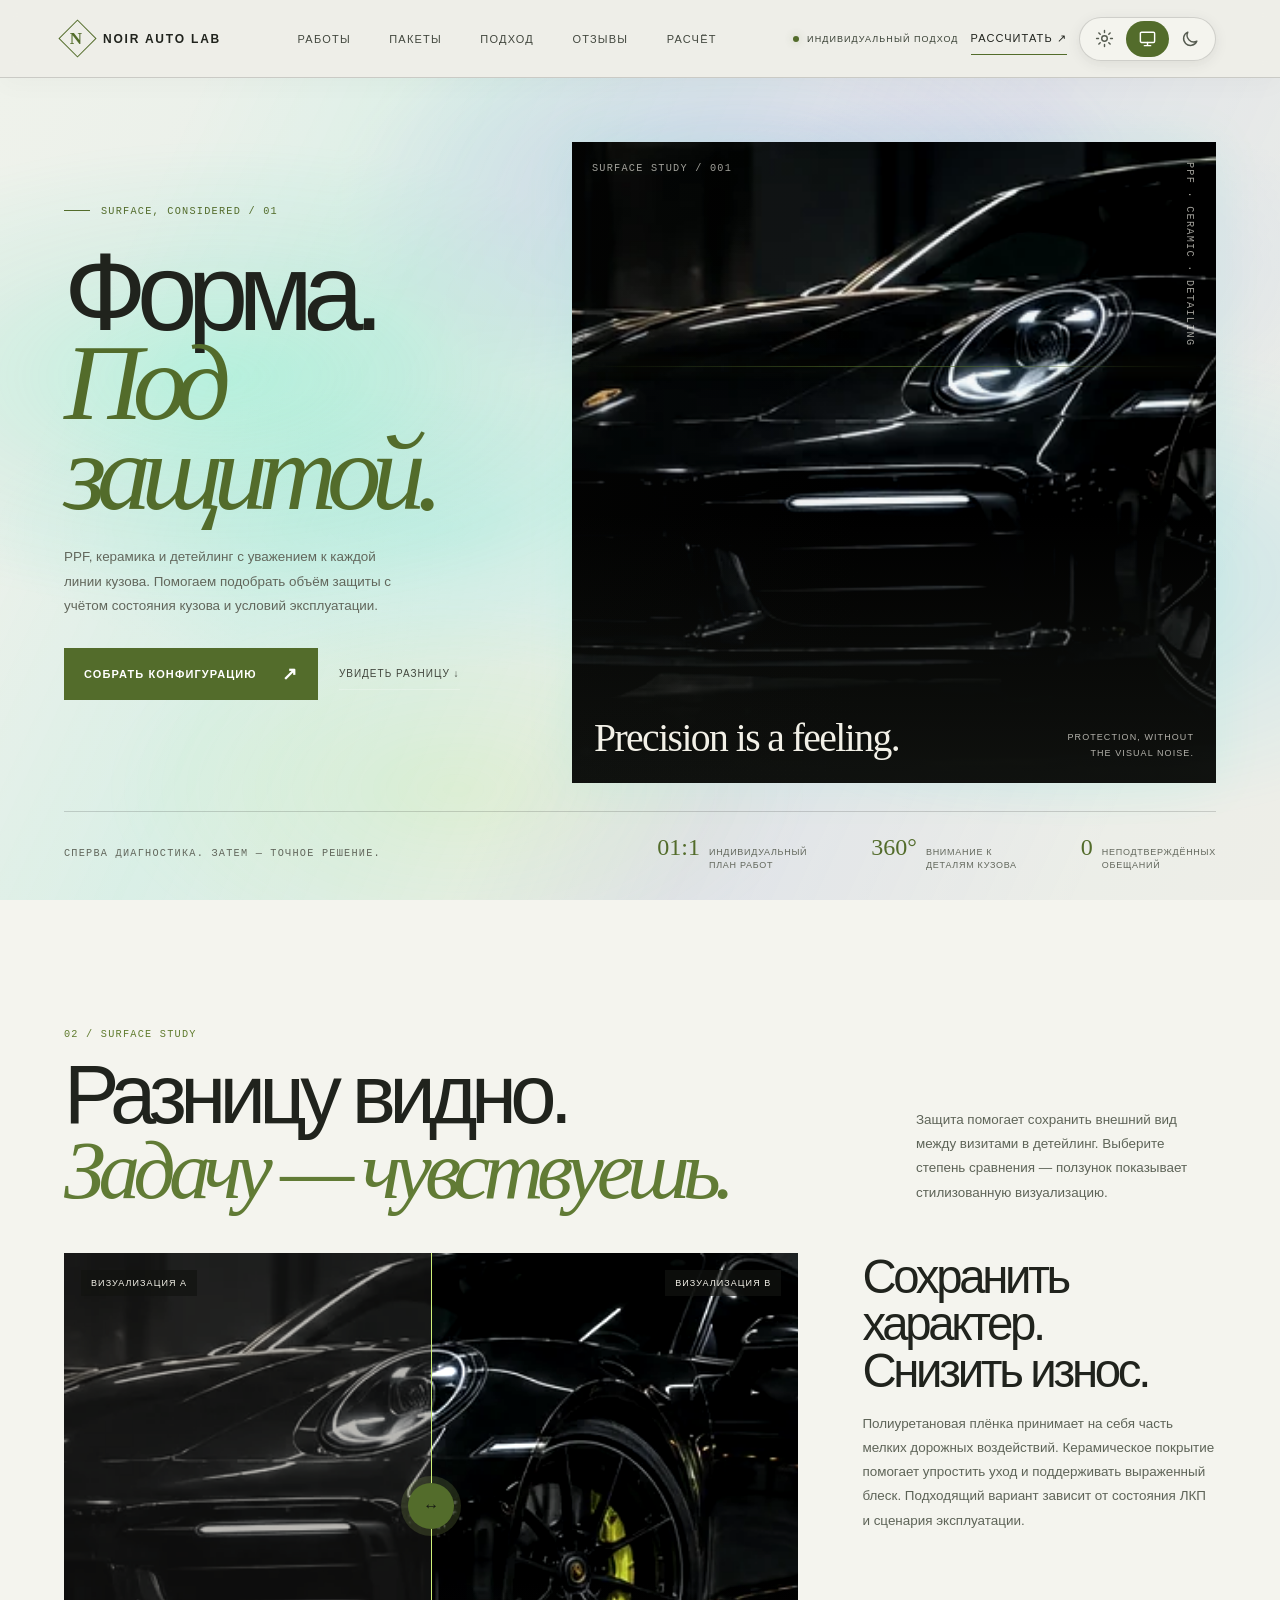
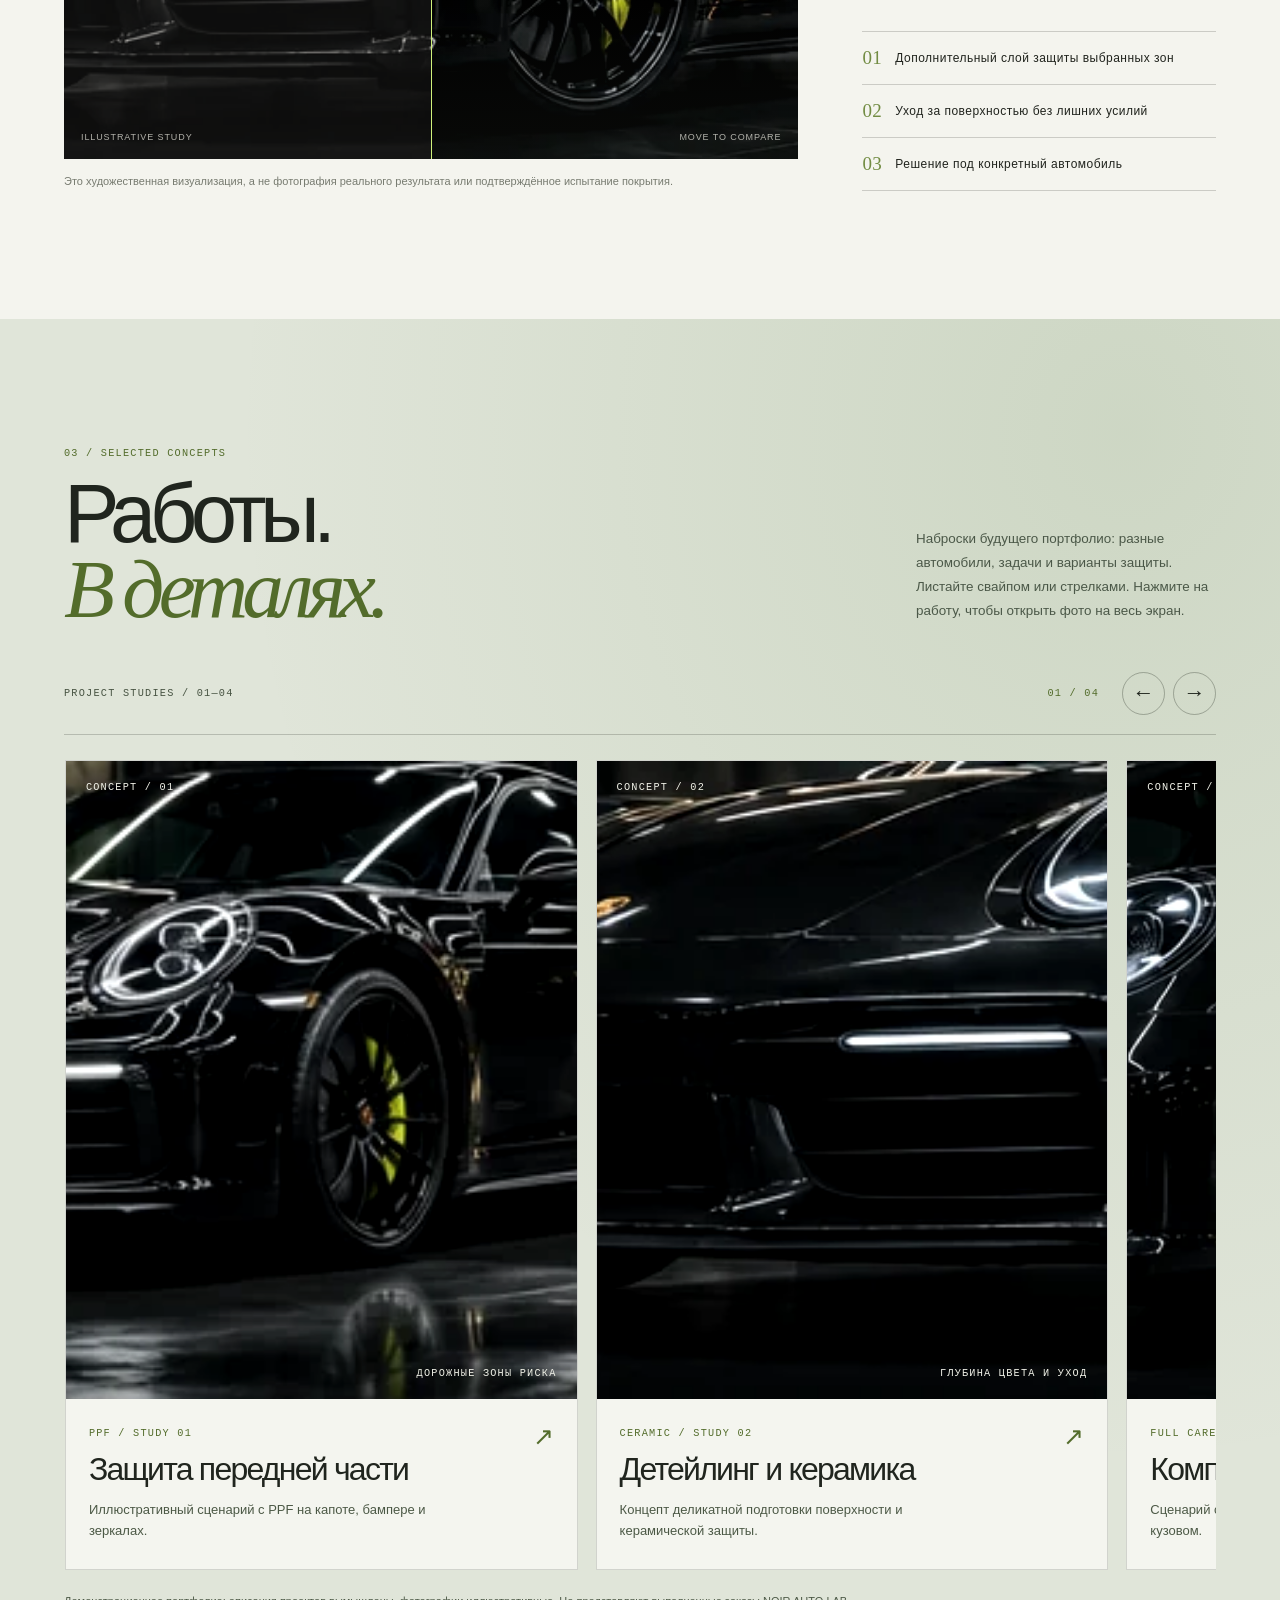
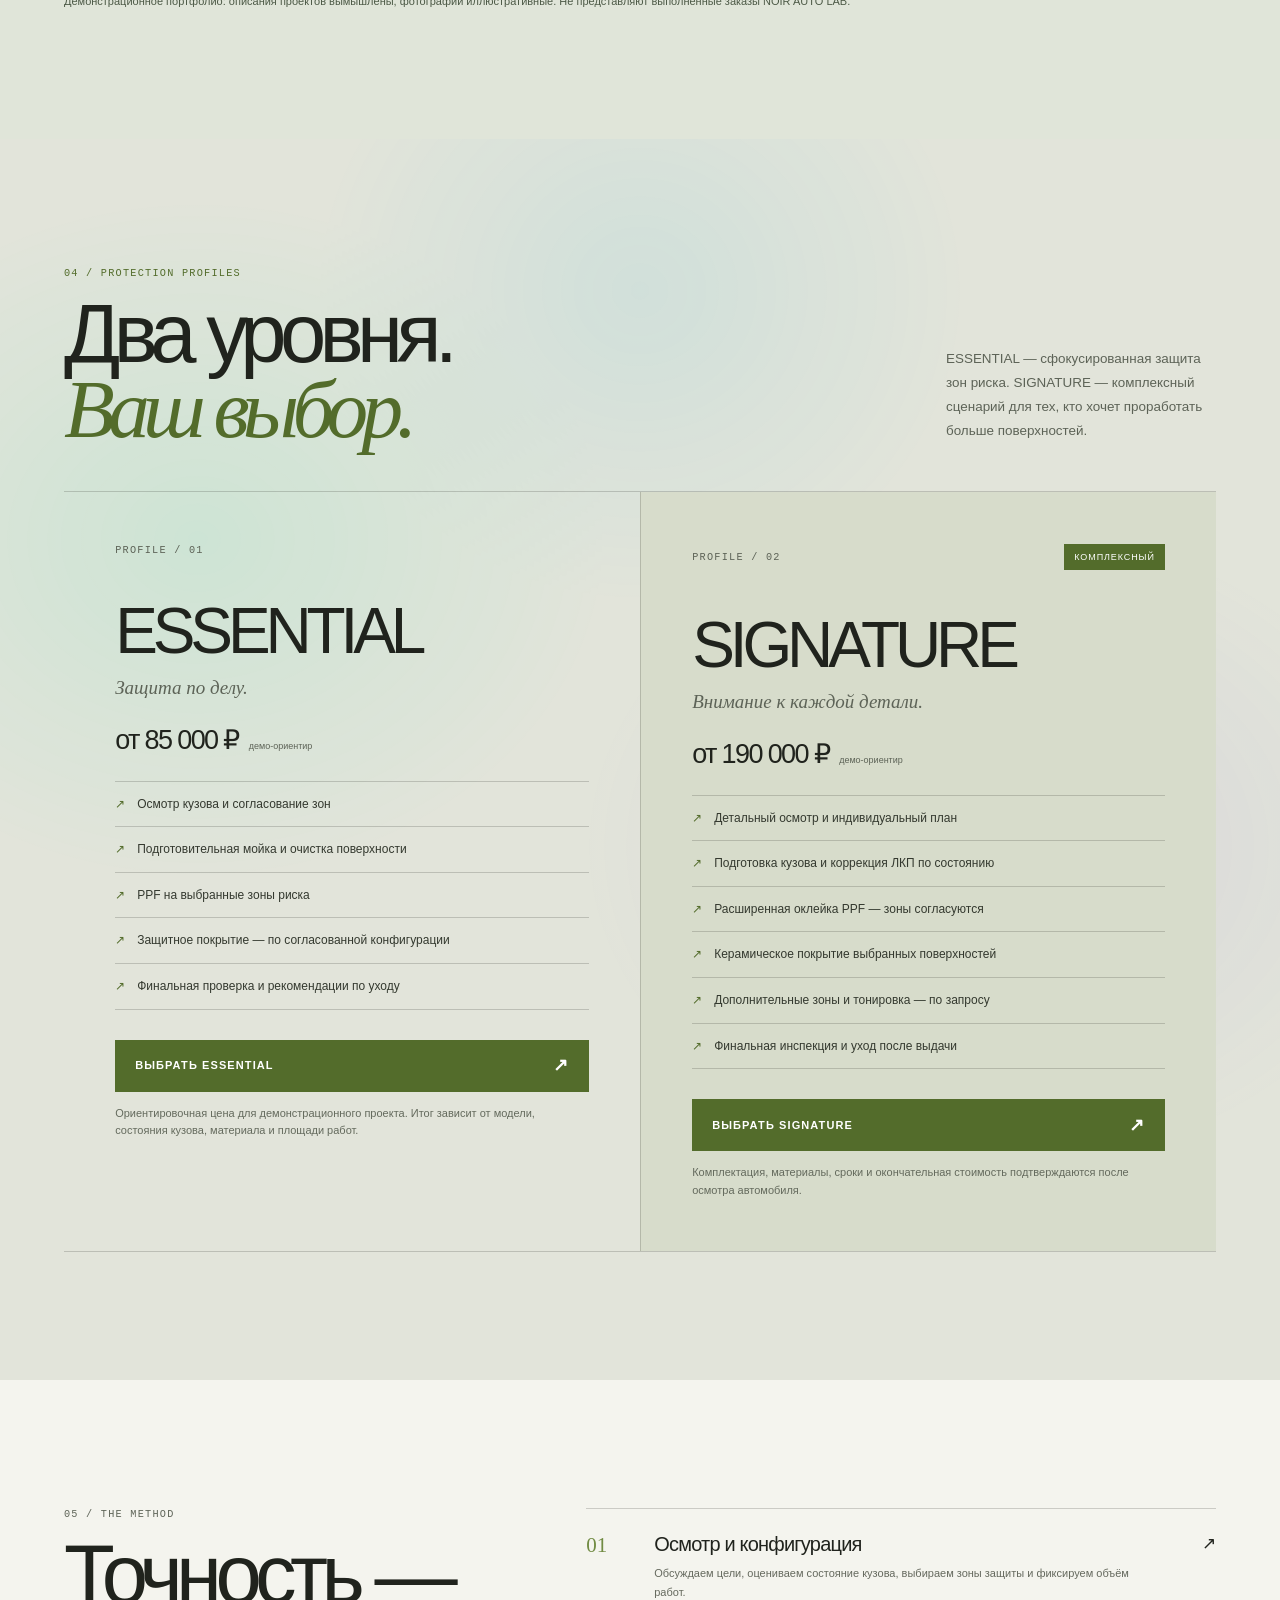
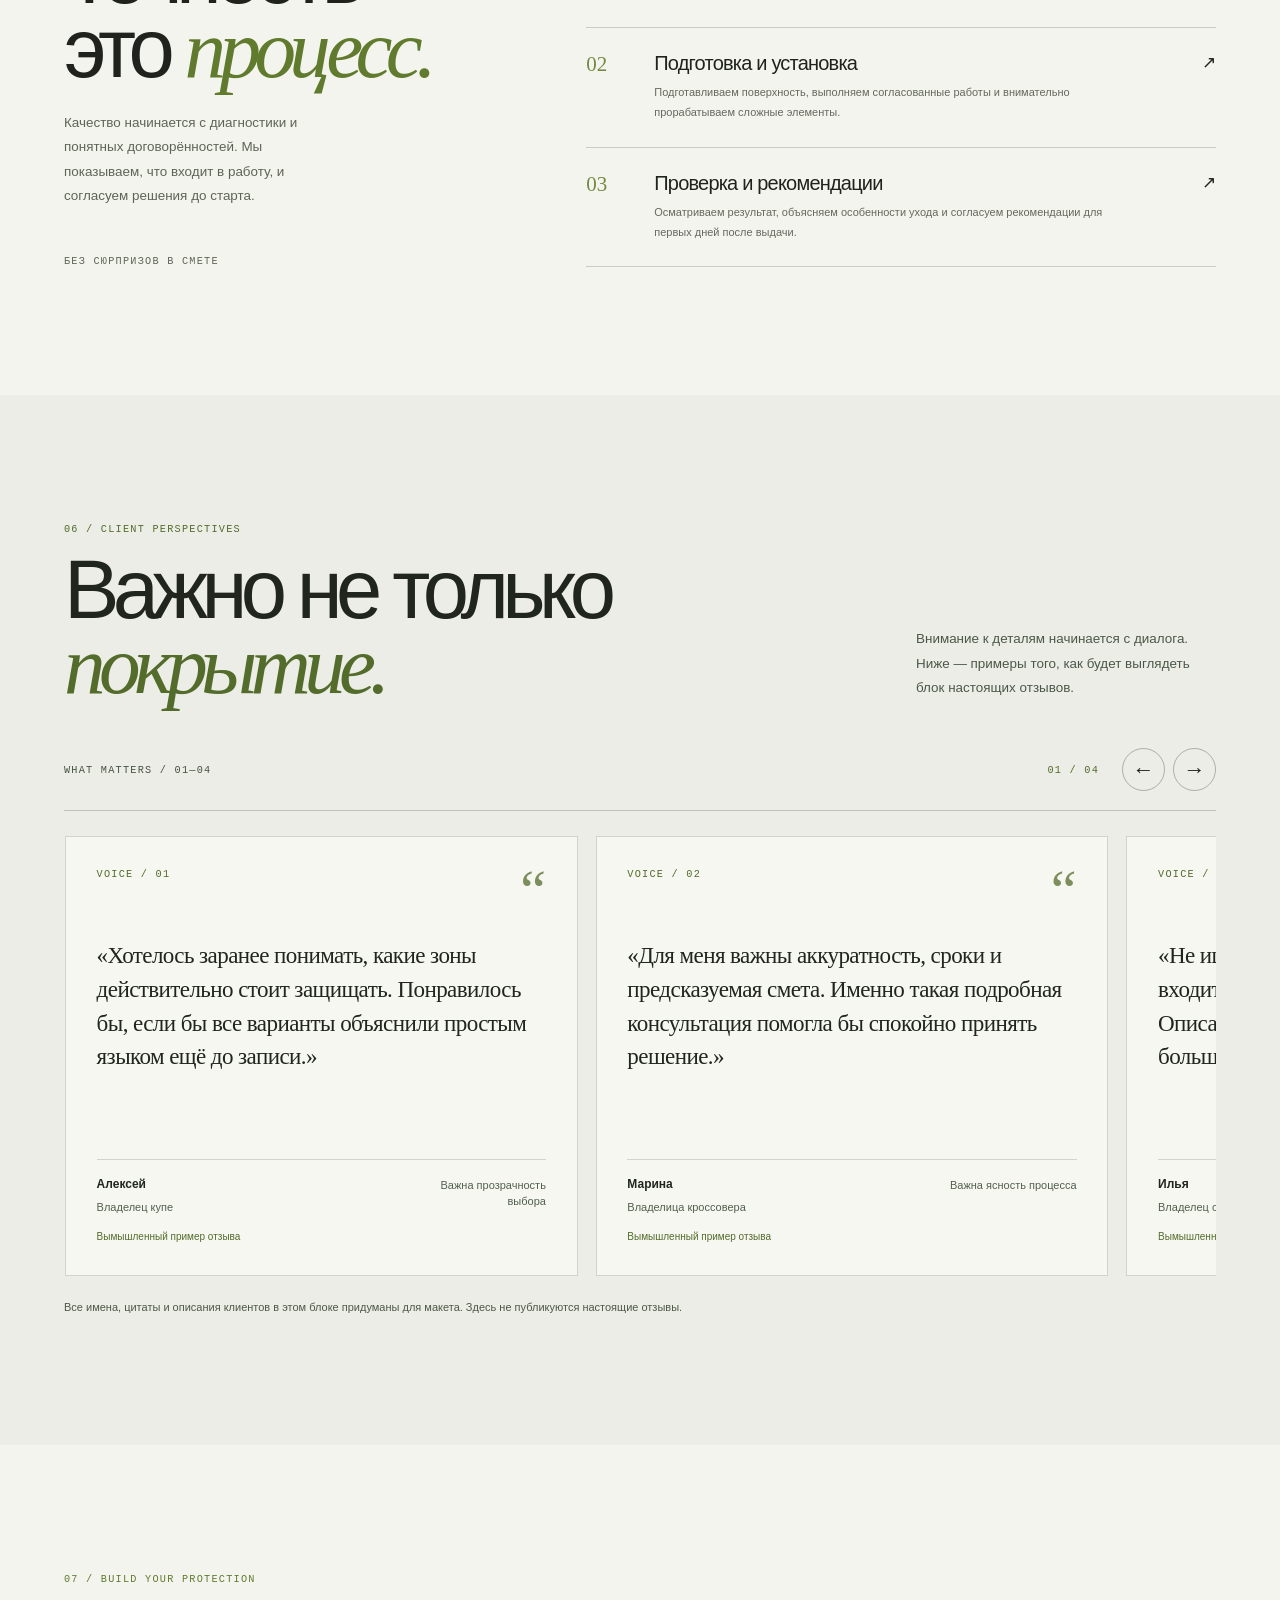
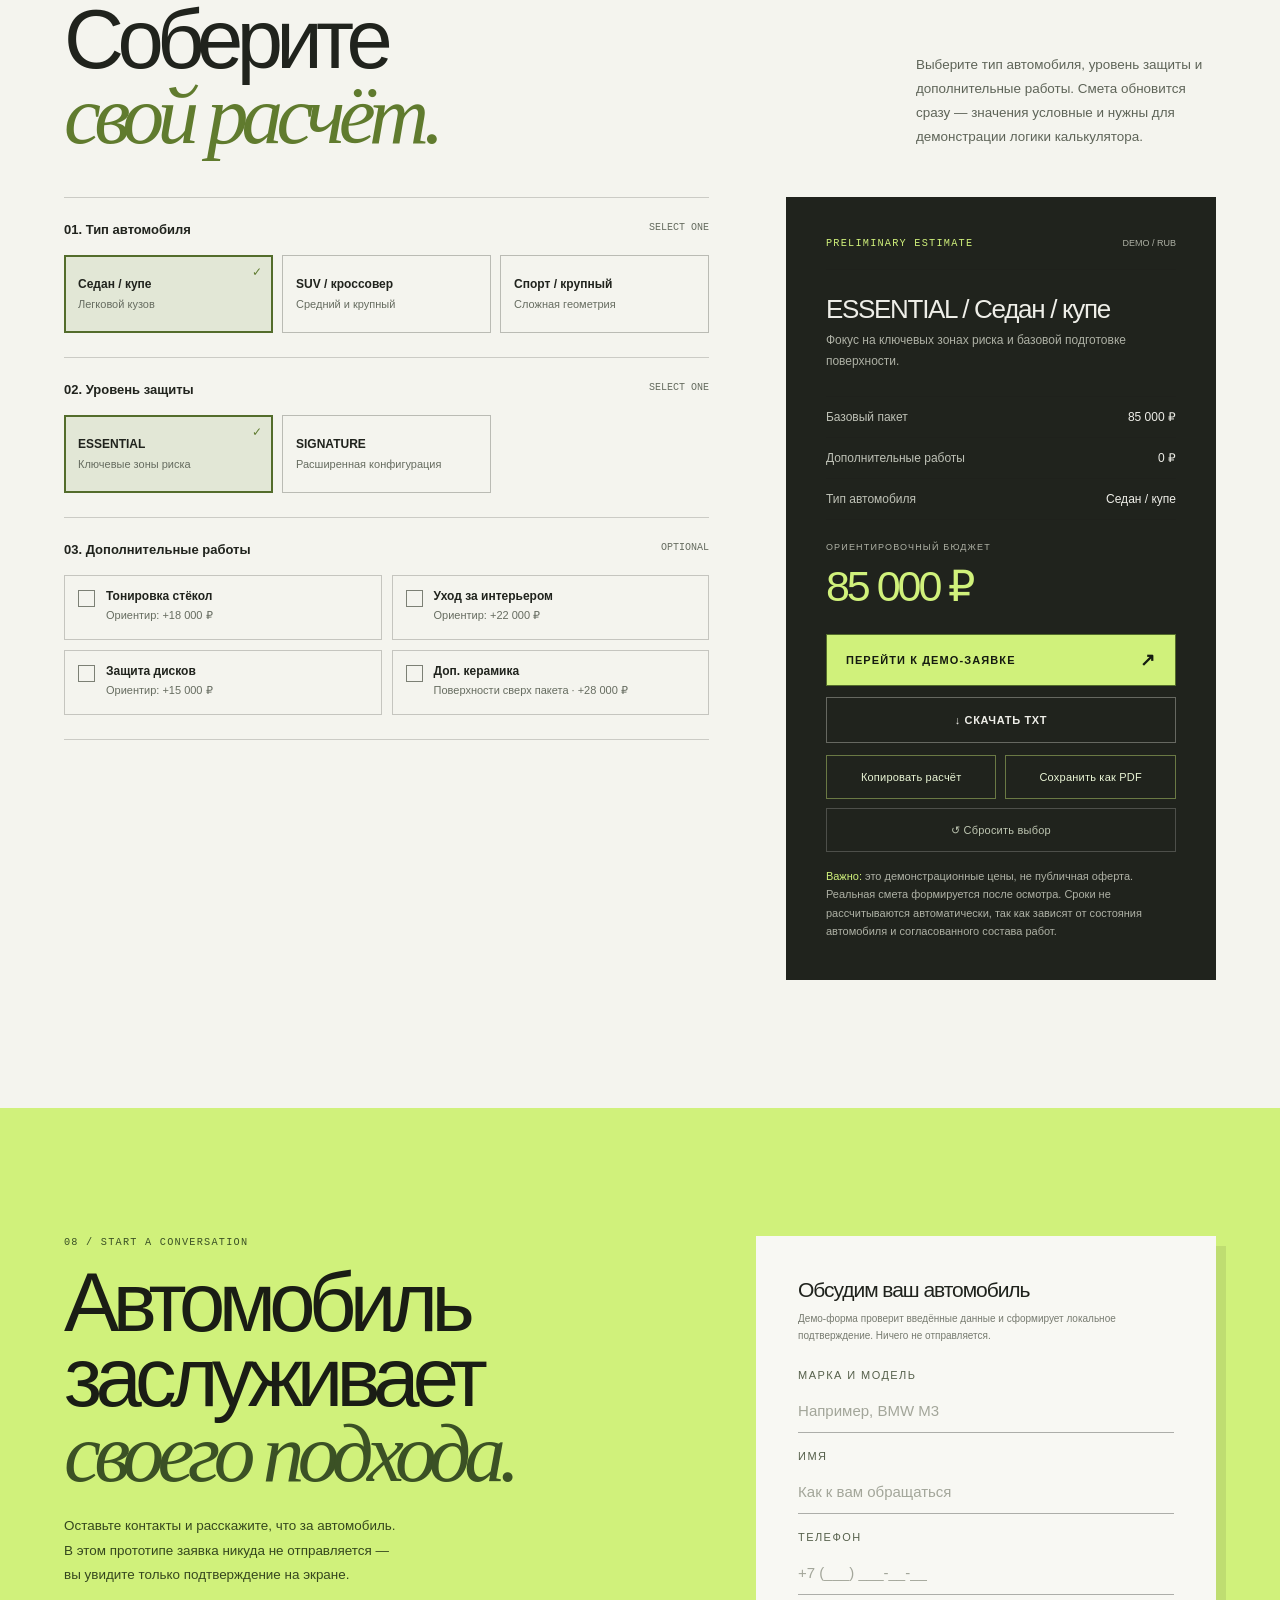
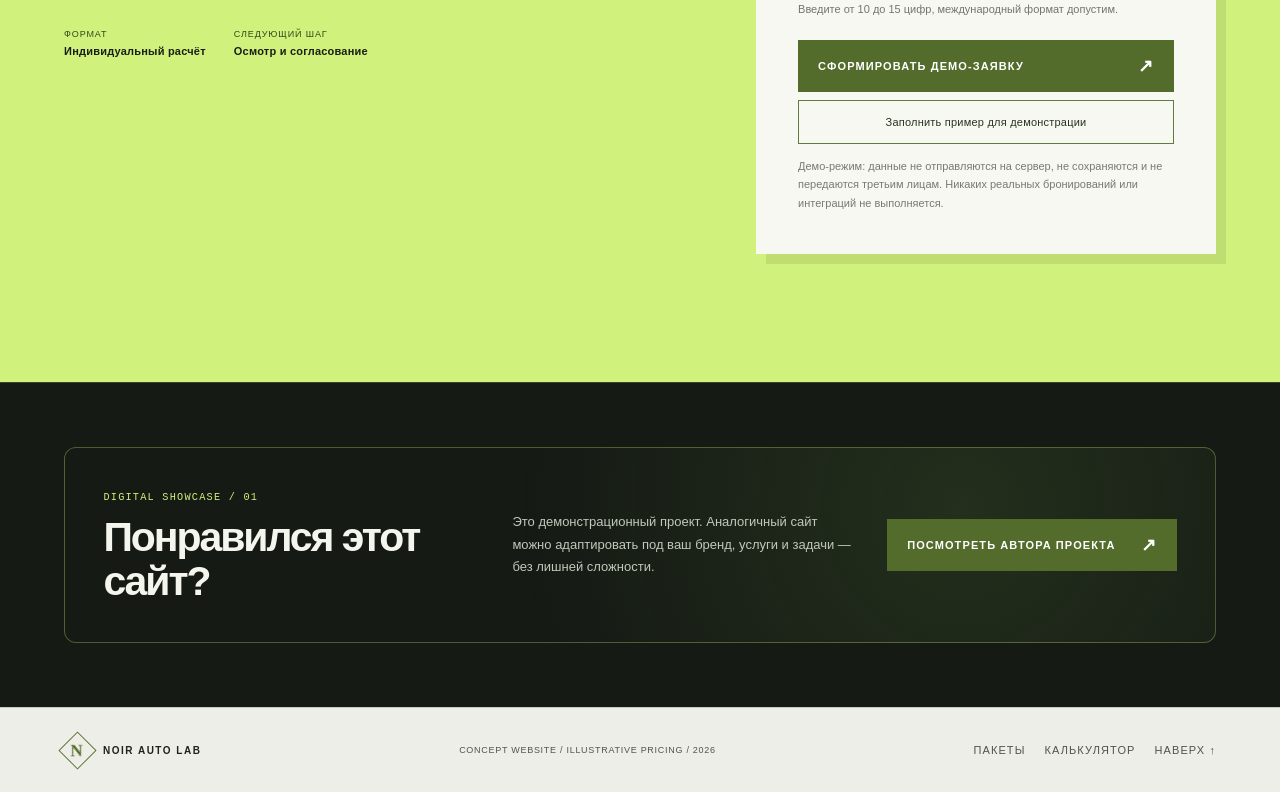
==== index.html @ f619480e "fix: honestly label generated case-study visuals and accessible descriptions" ====
<!DOCTYPE html>

<html lang="ru">
<head>
<meta charset="utf-8"/>
<meta content="width=device-width,initial-scale=1,viewport-fit=cover" name="viewport"/>
<meta content="#111310" name="theme-color"/>
<meta content="NOIR AUTO LAB — защитная плёнка PPF, керамика и детейлинг. Сравните уровни защиты кузова и соберите демонстрационный расчёт под автомобиль." name="description"/>
<meta content="website" property="og:type"/>
<meta content="ru_RU" property="og:locale"/>
<meta content="NOIR AUTO LAB" property="og:site_name"/>
<meta content="NOIR AUTO LAB — форма под защитой" property="og:title"/>
<meta content="PPF, керамика и детейлинг. Узнайте о вариантах защиты кузова и соберите предварительную конфигурацию." property="og:description"/>
<meta content="dark light" name="color-scheme"/>
<link as="image" href="assets/images/hero.webp" media="(min-width:641px)" rel="preload"/>
<link as="image" href="assets/images/hero-mobile.webp" media="(max-width:640px)" rel="preload"/>
<link href="assets/icons/favicon.svg" rel="icon" type="image/svg+xml"/>
<meta content="noindex,nofollow" name="robots"/>
<meta content="https://mumortsev.github.io/noir-auto-lab-modernized-v3/assets/images/og-cover.webp" property="og:image"/>
<meta content="NOIR AUTO LAB — концепт премиальной детейлинг-студии" property="og:image:alt"/>
<meta content="summary_large_image" name="twitter:card"/>
<title>NOIR AUTO LAB — PPF, керамика и детейлинг | Защита автомобиля</title>
<script>
document.documentElement.classList.add('has-js');
(() => {
  let mode = 'system';
  try { mode = localStorage.getItem('noir-theme-mode') || 'system'; } catch (_) {}
  if (!['light','dark','system'].includes(mode)) mode = 'system';
  const media = window.matchMedia('(prefers-color-scheme: dark)');
  document.documentElement.dataset.themeMode = mode;
  document.documentElement.dataset.theme = mode === 'system' ? (media.matches ? 'dark' : 'light') : mode;
})();
</script>
<link href="assets/css/style.css" rel="stylesheet"/>
</head>
<body>
<a class="skip-link" href="#top">Перейти к основному содержимому</a>
<div aria-hidden="true" class="noise"></div>
<header class="header">
<a aria-label="NOIR AUTO LAB — на главную" class="brand" href="#top"><span class="brand-symbol"><span>N</span></span><span>NOIR AUTO LAB</span></a>
<nav aria-label="Основная навигация" class="nav"><a href="#works">Работы</a><a href="#packages">Пакеты</a><a href="#method">Подход</a><a href="#reviews">Отзывы</a><a href="#config">Расчёт</a></nav>
<div class="header-right"><span class="status"><i></i> Индивидуальный подход</span><a class="header-cta" href="#config">Рассчитать ↗</a><div aria-label="Тема оформления: светлая, системная или тёмная" class="theme-picker" role="group">
<div class="theme-switch" id="themeSwitch">
<span aria-hidden="true" class="theme-switch-highlight"></span>
<button aria-label="Светлая тема" aria-pressed="false" class="theme-option" data-theme-choice="light" title="Светлая тема" type="button"><svg aria-hidden="true" viewbox="0 0 24 24"><circle cx="12" cy="12" r="3.5"></circle><path d="M12 2v2.4M12 19.6V22M4.9 4.9l1.7 1.7m10.8 10.8 1.7 1.7M2 12h2.4M19.6 12H22M4.9 19.1l1.7-1.7M17.4 6.6l1.7-1.7"></path></svg></button>
<button aria-label="Системная тема — автоматически по настройке устройства" aria-pressed="true" class="theme-option" data-theme-choice="system" title="Системная — как на устройстве" type="button"><svg aria-hidden="true" viewbox="0 0 24 24"><rect height="13" rx="1.5" width="18" x="3" y="4"></rect><path d="M8 21h8M12 17v4"></path></svg></button>
<button aria-label="Тёмная тема" aria-pressed="false" class="theme-option" data-theme-choice="dark" title="Тёмная тема" type="button"><svg aria-hidden="true" viewbox="0 0 24 24"><path d="M20 15.4A8.5 8.5 0 0 1 8.6 4 8.7 8.7 0 1 0 20 15.4Z"></path></svg></button>
</div>
</div><button aria-controls="mobileNav" aria-expanded="false" aria-label="Открыть меню" class="menu-btn" id="menuBtn" type="button"><svg aria-hidden="true" fill="none" height="18" viewbox="0 0 20 20" width="18"><path d="M3 6h14M3 14h14" stroke="currentColor" stroke-width="1.5"></path></svg></button></div>
</header>
<nav aria-hidden="true" aria-label="Мобильная навигация" class="mobile-nav" id="mobileNav" inert=""><a href="#result">Сравнение</a><a href="#works">Работы</a><a href="#packages">Пакеты</a><a href="#method">Подход</a><a href="#reviews">Отзывы</a><a href="#config">Конфигуратор</a><a href="#contact">Оставить заявку</a></nav>
<main class="wrap" id="top">
<section class="hero">
<div class="hero-copy">
<div class="eyebrow mono">Surface, considered / 01</div>
<h1>Форма.<br/><em>Под защитой.</em></h1>
<p class="hero-desc">PPF, керамика и детейлинг с уважением к каждой линии кузова. Помогаем подобрать объём защиты с учётом состояния кузова и условий эксплуатации.</p>
<div class="actions"><a class="btn" href="#config">Собрать конфигурацию <span class="arrow">↗</span></a><a class="link-line" href="#result">Увидеть разницу ↓</a></div>
</div>
<div class="hero-art" id="heroArt">
<picture><source media="(max-width: 640px)" srcset="assets/images/hero-mobile.webp" type="image/webp"/><img alt="Спортивный автомобиль в боковом свете — визуальная концепция" class="hero-car" decoding="async" fetchpriority="high" height="680" id="heroCar" src="assets/images/hero.webp" width="1250"/></picture>
<div aria-hidden="true" class="img-fallback">NOIR / AUTO LAB</div>
<div class="art-corner mono"><span>Surface study / 001</span><span>PPF · CERAMIC · DETAILING</span></div><div aria-hidden="true" class="scanline"></div>
<div class="art-bottom"><strong>Precision is a feeling.</strong><small>PROTECTION, WITHOUT<br/>THE VISUAL NOISE.</small></div>
</div>
<div class="hero-foot"><div class="hero-note mono">Сперва диагностика. Затем — точное решение.</div><div class="hero-metrics"><div class="metric"><b>01:1</b><span>Индивидуальный<br/>план работ</span></div><div class="metric"><b>360°</b><span>Внимание к<br/>деталям кузова</span></div><div class="metric"><b>0</b><span>Неподтверждённых<br/>обещаний</span></div></div></div>
</section>
<section class="section studio" id="result">
<div class="section-head reveal"><div><div class="section-index mono">02 / Surface study</div><h2>Разницу видно.<br/><em>Задачу — чувствуешь.</em></h2></div><p class="section-intro">Защита помогает сохранить внешний вид между визитами в детейлинг. Выберите степень сравнения — ползунок показывает стилизованную визуализацию.</p></div>
<div class="comparison reveal">
<div><div class="compare-box" id="compareBox" style="--split:50%">
<img alt="Иллюстративное изображение автомобиля, вариант после ухода" class="after" decoding="async" height="570" loading="lazy" src="assets/images/compare/finish.webp" width="980"/>
<div class="before-clip" id="beforeClip"><img alt="" class="before" decoding="async" height="570" loading="lazy" src="assets/images/compare/finish.webp" width="980"/></div>
<span class="compare-label left">Визуализация A</span><span class="compare-label right">Визуализация B</span><div aria-hidden="true" class="compare-knob">↔</div>
<input aria-describedby="compareHelp" aria-label="Сравнение художественных изображений: сдвиньте ползунок" class="compare-control" id="compareControl" max="96" min="4" type="range" value="50"/>
<div class="compare-foot"><span>Illustrative study</span><span>Move to compare</span></div>
</div><p class="demo-note" id="compareHelp">Это художественная визуализация, а не фотография реального результата или подтверждённое испытание покрытия.</p></div>
<div class="compare-copy"><div><h3>Сохранить характер.<br/>Снизить износ.</h3><p>Полиуретановая плёнка принимает на себя часть мелких дорожных воздействий. Керамическое покрытие помогает упростить уход и поддерживать выраженный блеск. Подходящий вариант зависит от состояния ЛКП и сценария эксплуатации.</p></div><div class="benefits"><div class="benefit"><b>01</b><span>Дополнительный слой защиты выбранных зон</span></div><div class="benefit"><b>02</b><span>Уход за поверхностью без лишних усилий</span></div><div class="benefit"><b>03</b><span>Решение под конкретный автомобиль</span></div></div></div>
</div>
</section>
<section aria-labelledby="worksHeading" class="section works" id="works">
<div class="section-head reveal"><div><div class="section-index mono">03 / Selected concepts</div><h2 id="worksHeading">Работы.<br/><em>В деталях.</em></h2></div><p class="section-intro">Наброски будущего портфолио: разные автомобили, задачи и варианты защиты. Листайте свайпом или стрелками. Нажмите на работу, чтобы открыть фото на весь экран.</p></div>
<div class="slider-topline reveal"><span class="mono slider-eyebrow">PROJECT STUDIES / 01—04</span><div class="slider-actions"><span aria-live="off" class="slider-count mono" id="worksCount">01 / 04</span><button aria-label="Предыдущая работа" class="slider-arrow" data-slider-prev="worksTrack" type="button">←</button><button aria-label="Следующая работа" class="slider-arrow" data-slider-next="worksTrack" type="button">→</button></div></div>
<div aria-label="Галерея примеров работ: листайте горизонтально или используйте стрелки клавиатуры" class="editorial-track work-track reveal" data-slider-track="" id="worksTrack" tabindex="0">
<article aria-label="Пример 1 из 4: PPF / STUDY 01" class="work-card" data-slide="">
<div class="work-visual work-tone-1"><img alt="Художественная визуализация защиты передней части автомобиля" decoding="async" height="620" loading="lazy" src="assets/images/works/ppf.webp" width="920"><span aria-hidden="true" class="work-visual-fallback">NOIR / 01</span><span class="work-visual-index mono">CONCEPT / 01</span><span class="work-visual-type mono">Дорожные зоны риска</span></img></div>
<div class="work-details"><div><span class="work-kicker mono">PPF / STUDY 01</span><h3>Защита передней части</h3><p>Иллюстративный сценарий с PPF на капоте, бампере и зеркалах.</p></div><span aria-hidden="true" class="work-card-arrow">↗</span></div>
<button aria-label="Открыть эту работу на весь экран" class="work-open" data-open-work="" type="button"><span class="sr-only">Открыть работу на весь экран</span></button></article>
<article aria-label="Пример 2 из 4: CERAMIC / STUDY 02" class="work-card" data-slide="">
<div class="work-visual work-tone-2"><img alt="Художественная визуализация керамики и полировки кузова" decoding="async" height="620" loading="lazy" src="assets/images/works/ceramic.webp" width="920"><span aria-hidden="true" class="work-visual-fallback">NOIR / 02</span><span class="work-visual-index mono">CONCEPT / 02</span><span class="work-visual-type mono">Глубина цвета и уход</span></img></div>
<div class="work-details"><div><span class="work-kicker mono">CERAMIC / STUDY 02</span><h3>Детейлинг и керамика</h3><p>Концепт деликатной подготовки поверхности и керамической защиты.</p></div><span aria-hidden="true" class="work-card-arrow">↗</span></div>
<button aria-label="Открыть эту работу на весь экран" class="work-open" data-open-work="" type="button"><span class="sr-only">Открыть работу на весь экран</span></button></article>
<article aria-label="Пример 3 из 4: FULL CARE / STUDY 03" class="work-card" data-slide="">
<div class="work-visual work-tone-3"><img alt="Художественная визуализация комплексного ухода за кузовом" decoding="async" height="620" loading="lazy" src="assets/images/works/complex.webp" width="920"><span aria-hidden="true" class="work-visual-fallback">NOIR / 03</span><span class="work-visual-index mono">CONCEPT / 03</span><span class="work-visual-type mono">Чистота каждой линии</span></img></div>
<div class="work-details"><div><span class="work-kicker mono">FULL CARE / STUDY 03</span><h3>Комплексный подход</h3><p>Сценарий сочетания согласованных зон PPF и ухода за кузовом.</p></div><span aria-hidden="true" class="work-card-arrow">↗</span></div>
<button aria-label="Открыть эту работу на весь экран" class="work-open" data-open-work="" type="button"><span class="sr-only">Открыть работу на весь экран</span></button></article>
<article aria-label="Пример 4 из 4: DETAIL / STUDY 04" class="work-card" data-slide="">
<div class="work-visual work-tone-4"><img alt="Художественная визуализация внимания к деталям кузова" decoding="async" height="620" loading="lazy" src="assets/images/works/details.webp" width="920"/><span aria-hidden="true" class="work-visual-fallback">NOIR / 04</span><span class="work-visual-index mono">CONCEPT / 04</span><span class="work-visual-type mono">Поверхности под контролем</span></div>
<div class="work-details"><div><span class="work-kicker mono">DETAIL / STUDY 04</span><h3>Акцент на деталях</h3><p>Демонстрация индивидуального плана работ для сложной геометрии.</p></div><span aria-hidden="true" class="work-card-arrow">↗</span></div>
<button aria-label="Открыть эту работу на весь экран" class="work-open" data-open-work="" type="button"><span class="sr-only">Открыть работу на весь экран</span></button></article>
</div>
<p class="showcase-disclaimer">Демонстрационное портфолио: описания проектов вымышлены, фотографии иллюстративные. Не представляют выполненные заказы NOIR AUTO LAB.</p>
</section>
<section class="section packages" id="packages">
<div class="section-head reveal"><div><div class="section-index mono">04 / Protection profiles</div><h2>Два уровня.<br/><em>Ваш выбор.</em></h2></div><p class="section-intro">ESSENTIAL — сфокусированная защита зон риска. SIGNATURE — комплексный сценарий для тех, кто хочет проработать больше поверхностей.</p></div>
<div class="package-grid reveal">
<article class="package"><div class="package-head"><span class="package-tag mono">Profile / 01</span></div><h3>ESSENTIAL</h3><div class="package-sub">Защита по делу.</div><div class="price"><strong>от 85 000 ₽</strong><span>демо-ориентир</span></div>
<ul class="includes"><li>Осмотр кузова и согласование зон</li><li>Подготовительная мойка и очистка поверхности</li><li>PPF на выбранные зоны риска</li><li>Защитное покрытие — по согласованной конфигурации</li><li>Финальная проверка и рекомендации по уходу</li></ul>
<button class="btn package-select" data-tier="essential" type="button">Выбрать Essential <span class="arrow">↗</span></button><p class="fineprint">Ориентировочная цена для демонстрационного проекта. Итог зависит от модели, состояния кузова, материала и площади работ.</p>
</article>
<article class="package signature"><div class="package-head"><span class="package-tag mono">Profile / 02</span><span class="package-pill">Комплексный</span></div><h3>SIGNATURE</h3><div class="package-sub">Внимание к каждой детали.</div><div class="price"><strong>от 190 000 ₽</strong><span>демо-ориентир</span></div>
<ul class="includes"><li>Детальный осмотр и индивидуальный план</li><li>Подготовка кузова и коррекция ЛКП по состоянию</li><li>Расширенная оклейка PPF — зоны согласуются</li><li>Керамическое покрытие выбранных поверхностей</li><li>Дополнительные зоны и тонировка — по запросу</li><li>Финальная инспекция и уход после выдачи</li></ul>
<button class="btn package-select" data-tier="signature" type="button">Выбрать Signature <span class="arrow">↗</span></button><p class="fineprint">Комплектация, материалы, сроки и окончательная стоимость подтверждаются после осмотра автомобиля.</p>
</article>
</div>
</section>
<section class="section method" id="method">
<div class="method-grid">
<div class="method-aside reveal"><div><div class="section-index mono">05 / The method</div><h2>Точность —<br/>это <em>процесс.</em></h2><p>Качество начинается с диагностики и понятных договорённостей. Мы показываем, что входит в работу, и согласуем решения до старта.</p></div><div class="mono">Без сюрпризов в смете</div></div>
<div class="steps reveal"><article class="step"><span class="step-no">01</span><div><h3>Осмотр и конфигурация</h3><p>Обсуждаем цели, оцениваем состояние кузова, выбираем зоны защиты и фиксируем объём работ.</p></div><span class="arrow">↗</span></article><article class="step"><span class="step-no">02</span><div><h3>Подготовка и установка</h3><p>Подготавливаем поверхность, выполняем согласованные работы и внимательно прорабатываем сложные элементы.</p></div><span class="arrow">↗</span></article><article class="step"><span class="step-no">03</span><div><h3>Проверка и рекомендации</h3><p>Осматриваем результат, объясняем особенности ухода и согласуем рекомендации для первых дней после выдачи.</p></div><span class="arrow">↗</span></article></div>
</div>
</section>
<section aria-labelledby="reviewsHeading" class="section reviews" id="reviews">
<div class="section-head reveal"><div><div class="section-index mono">06 / Client perspectives</div><h2 id="reviewsHeading">Важно не только<br/><em>покрытие.</em></h2></div><p class="section-intro">Внимание к деталям начинается с диалога. Ниже — примеры того, как будет выглядеть блок настоящих отзывов.</p></div>
<div class="slider-topline reveal"><span class="mono slider-eyebrow">WHAT MATTERS / 01—04</span><div class="slider-actions"><span aria-live="off" class="slider-count mono" id="reviewsCount">01 / 04</span><button aria-label="Предыдущий отзыв" class="slider-arrow" data-slider-prev="reviewsTrack" type="button">←</button><button aria-label="Следующий отзыв" class="slider-arrow" data-slider-next="reviewsTrack" type="button">→</button></div></div>
<div aria-label="Демонстрационные отзывы: листайте горизонтально или используйте стрелки клавиатуры" class="editorial-track reviews-track reveal" data-slider-track="" id="reviewsTrack" tabindex="0">
<article aria-label="Демонстрационный отзыв 1 из 4" class="review-card" data-slide=""><div class="review-top"><span class="mono">VOICE / 01</span><span aria-hidden="true" class="review-quote">“</span></div><blockquote>«Хотелось заранее понимать, какие зоны действительно стоит защищать. Понравилось бы, если бы все варианты объяснили простым языком ещё до записи.»</blockquote><div class="review-footer"><div><strong>Алексей</strong><span>Владелец купе</span></div><span class="review-type">Важна прозрачность выбора</span></div><p class="review-demo">Вымышленный пример отзыва</p></article>
<article aria-label="Демонстрационный отзыв 2 из 4" class="review-card" data-slide=""><div class="review-top"><span class="mono">VOICE / 02</span><span aria-hidden="true" class="review-quote">“</span></div><blockquote>«Для меня важны аккуратность, сроки и предсказуемая смета. Именно такая подробная консультация помогла бы спокойно принять решение.»</blockquote><div class="review-footer"><div><strong>Марина</strong><span>Владелица кроссовера</span></div><span class="review-type">Важна ясность процесса</span></div><p class="review-demo">Вымышленный пример отзыва</p></article>
<article aria-label="Демонстрационный отзыв 3 из 4" class="review-card" data-slide=""><div class="review-top"><span class="mono">VOICE / 03</span><span aria-hidden="true" class="review-quote">“</span></div><blockquote>«Не ищу лишних услуг: хочу понимать, что входит в пакет и как ухаживать за покрытием. Описание без громких обещаний вызывает больше доверия.»</blockquote><div class="review-footer"><div><strong>Илья</strong><span>Владелец седана</span></div><span class="review-type">Важна честная коммуникация</span></div><p class="review-demo">Вымышленный пример отзыва</p></article>
<article aria-label="Демонстрационный отзыв 4 из 4" class="review-card" data-slide=""><div class="review-top"><span class="mono">VOICE / 04</span><span aria-hidden="true" class="review-quote">“</span></div><blockquote>«Здорово, когда можно собрать предварительный вариант онлайн, а потом обсудить его со специалистом и скорректировать под свой автомобиль.»</blockquote><div class="review-footer"><div><strong>Дарья</strong><span>Владелица SUV</span></div><span class="review-type">Важен персональный подход</span></div><p class="review-demo">Вымышленный пример отзыва</p></article>
</div>
<p class="showcase-disclaimer">Все имена, цитаты и описания клиентов в этом блоке придуманы для макета. Здесь не публикуются настоящие отзывы.</p>
</section>
<section class="section config" id="config">
<div class="section-head reveal"><div><div class="section-index mono">07 / Build your protection</div><h2>Соберите<br/><em>свой расчёт.</em></h2></div><p class="section-intro">Выберите тип автомобиля, уровень защиты и дополнительные работы. Смета обновится сразу — значения условные и нужны для демонстрации логики калькулятора.</p></div>
<div class="config-layout reveal">
<div class="config-panel">
<div class="config-step"><div class="config-step-title"><strong>01. Тип автомобиля</strong><span>SELECT ONE</span></div><div aria-label="Тип автомобиля" class="choices" id="carChoices" role="group">
<button aria-pressed="true" class="choice" data-segment="sedan" type="button"><b>Седан / купе</b><small>Легковой кузов</small></button>
<button aria-pressed="false" class="choice" data-segment="suv" type="button"><b>SUV / кроссовер</b><small>Средний и крупный</small></button>
<button aria-pressed="false" class="choice" data-segment="sport" type="button"><b>Спорт / крупный</b><small>Сложная геометрия</small></button>
</div></div>
<div class="config-step"><div class="config-step-title"><strong>02. Уровень защиты</strong><span>SELECT ONE</span></div><div aria-label="Уровень защиты" class="choices" id="tierChoices" role="group">
<button aria-pressed="true" class="choice" data-tier="essential" type="button"><b>ESSENTIAL</b><small>Ключевые зоны риска</small></button>
<button aria-pressed="false" class="choice" data-tier="signature" type="button"><b>SIGNATURE</b><small>Расширенная конфигурация</small></button>
</div></div>
<div class="config-step"><div class="config-step-title"><strong>03. Дополнительные работы</strong><span>OPTIONAL</span></div><div class="option-list">
<label class="option"><input data-addon="glass" type="checkbox"/><span><b>Тонировка стёкол</b><small>Ориентир: +18 000 ₽</small></span></label>
<label class="option"><input data-addon="interior" type="checkbox"/><span><b>Уход за интерьером</b><small>Ориентир: +22 000 ₽</small></span></label>
<label class="option"><input data-addon="wheels" type="checkbox"/><span><b>Защита дисков</b><small>Ориентир: +15 000 ₽</small></span></label>
<label class="option"><input data-addon="ceramic" type="checkbox"/><span><b>Доп. керамика</b><small>Поверхности сверх пакета · +28 000 ₽</small></span></label>
</div></div>
</div>
<aside aria-label="Итог выбранной конфигурации" class="estimate">
<div class="estimate-top"><span class="mono">Preliminary estimate</span><span>DEMO / RUB</span></div>
<h3 id="estimateTitle">ESSENTIAL / Седан / купе</h3><p class="estimate-desc" id="estimateDesc">Защита выбранных зон риска и базовая подготовка поверхности.</p>
<div class="estimate-lines"><div class="estimate-line"><span>Базовый пакет</span><strong id="basePrice">85 000 ₽</strong></div><div class="estimate-line"><span>Дополнительные работы</span><strong id="addonPrice">0 ₽</strong></div><div class="estimate-line"><span>Тип автомобиля</span><strong id="segmentName">Седан / купе</strong></div></div>
<div class="estimate-total"><span>Ориентировочный бюджет</span><strong id="totalPrice">85 000 ₽</strong></div><span aria-atomic="true" aria-live="polite" class="sr-only" id="estimateAnnouncement" role="status"></span>
<button class="btn" id="sendEstimate" type="button">Перейти к демо-заявке <span class="arrow">↗</span></button><button class="estimate-download" id="downloadEstimate" type="button">↓ Скачать TXT</button><div aria-label="Дополнительные действия с расчётом" class="estimate-tools" role="group"><button id="copyEstimate" type="button">Копировать расчёт</button><button id="printEstimate" type="button">Сохранить как PDF</button><button class="tool-reset" id="resetEstimate" type="button">↺ Сбросить выбор</button></div>
<p class="estimate-note"><b>Важно:</b> это демонстрационные цены, не публичная оферта. Реальная смета формируется после осмотра. Сроки не рассчитываются автоматически, так как зависят от состояния автомобиля и согласованного состава работ.</p>
</aside>
</div>
</section>
<section class="section contact" id="contact">
<div class="contact-grid">
<div class="reveal"><div class="section-index mono">08 / Start a conversation</div><h2>Автомобиль<br/>заслуживает<br/><em>своего подхода.</em></h2><p class="contact-copy">Оставьте контакты и расскажите, что за автомобиль. В этом прототипе заявка никуда не отправляется — вы увидите только подтверждение на экране.</p><div class="contact-detail"><div>Формат<strong>Индивидуальный расчёт</strong></div><div>Следующий шаг<strong>Осмотр и согласование</strong></div></div></div>
<form class="lead-form reveal" id="leadForm">
<h3>Обсудим ваш автомобиль</h3><p>Демо-форма проверит введённые данные и сформирует локальное подтверждение. Ничего не отправляется.</p>
<label class="field"><span>Марка и модель</span><input autocomplete="off" id="carModel" maxlength="80" name="carModel" placeholder="Например, BMW M3" required=""/></label>
<label class="field"><span>Имя</span><input autocomplete="name" id="clientName" maxlength="60" name="clientName" placeholder="Как к вам обращаться" required=""/></label>
<label class="field"><span>Телефон</span><input aria-describedby="phoneHint phoneError" autocomplete="tel" id="clientPhone" inputmode="tel" maxlength="30" name="clientPhone" placeholder="+7 (___) ___-__-__" required="" type="tel"/><small class="field-hint" id="phoneHint">Введите от 10 до 15 цифр, международный формат допустим.</small><small class="field-error" hidden="" id="phoneError">Проверьте номер телефона: нужно от 10 до 15 цифр.</small></label>
<button class="btn" type="submit">Сформировать демо-заявку <span class="arrow">↗</span></button><button class="form-demo-button" id="demoFill" type="button">Заполнить пример для демонстрации</button>
<div class="form-legal">Демо-режим: данные не отправляются на сервер, не сохраняются и не передаются третьим лицам. Никаких реальных бронирований или интеграций не выполняется.</div>
<div aria-live="polite" class="form-result" id="formResult" role="status"></div>
</form>
</div>
</section>
</main>
<!-- Full-viewport showcase: portrait on phones, landscape on desktop. -->
<div aria-describedby="workLightboxDisclaimer" aria-label="Полноэкранный просмотр работы" aria-modal="true" class="work-lightbox" hidden="" id="workLightbox" role="dialog" tabindex="-1">
<div class="work-lightbox-photo">
<img alt="" decoding="async" id="workLightboxImage"/>
</div>
<div aria-hidden="true" class="work-lightbox-gradient"></div>
<div class="work-lightbox-top">
<span class="mono work-lightbox-brand">NOIR / WORK STUDY</span>
<button aria-label="Закрыть полноэкранный просмотр" class="work-lightbox-close" id="workLightboxClose" type="button">×</button>
</div>
<div class="work-lightbox-bottom">
<div class="work-lightbox-caption">
<span class="mono work-lightbox-kicker" id="workLightboxKicker"></span>
<h2 id="workLightboxTitle"></h2>
<p id="workLightboxDescription"></p>
<p class="work-lightbox-disclaimer" id="workLightboxDisclaimer">Демонстрационная работа · фото и описание иллюстративные</p>
</div>
<div class="work-lightbox-actions">
<span aria-live="polite" class="mono" id="workLightboxCount"></span>
<button aria-label="Предыдущая работа" class="work-lightbox-arrow" id="workLightboxPrev" type="button">←</button>
<button aria-label="Следующая работа" class="work-lightbox-arrow" id="workLightboxNext" type="button">→</button>
</div>
</div>
</div>
<section aria-labelledby="showcaseHeading" class="project-showcase"><div class="project-showcase-inner"><div><span class="mono">DIGITAL SHOWCASE / 01</span><h2 id="showcaseHeading">Понравился этот сайт?</h2></div><p>Это демонстрационный проект. Аналогичный сайт можно адаптировать под ваш бренд, услуги и задачи — без лишней сложности.</p><a class="btn" href="https://github.com/Mumortsev" rel="noopener noreferrer" target="_blank">Посмотреть автора проекта <span aria-hidden="true" class="arrow">↗</span></a></div></section><footer class="footer"><a class="brand" href="#top"><span class="brand-symbol"><span>N</span></span><span>NOIR AUTO LAB</span></a><span class="footer-note">Concept website / illustrative pricing / 2026</span><div class="footer-links"><a href="#packages">Пакеты</a><a href="#config">Калькулятор</a><a href="#top">Наверх ↑</a></div></footer>
<div aria-live="polite" class="toast" id="toast" role="status"></div>
<script defer="" src="assets/js/app.js"></script>
<section aria-label="Версия расчёта для печати" class="print-only" id="printEstimateContent"></section></body>
</html>
---- assets/css/style.css ----
:root{--bg:#111310;--panel:#191c17;--panel2:#20241d;--paper:#e8e7df;--muted:#a3a69a;--line:#ffffff20;--line-dark:#1b1d1930;--lime:#d0f17b;--lime2:#a8ca5a;--serif:Georgia,"Times New Roman",serif;--sans:Inter,Arial,Helvetica,sans-serif;--mono:"SFMono-Regular",Consolas,monospace;--pad:clamp(20px,5vw,76px);--ease:cubic-bezier(.2,.75,.25,1)}
*{box-sizing:border-box}html{scroll-behavior:smooth;scroll-padding-top:88px}body{margin:0;background:var(--bg);color:var(--paper);font-family:var(--sans);-webkit-font-smoothing:antialiased}body.menu-open{overflow:hidden}a{color:inherit;text-decoration:none}button,input{font:inherit}button{cursor:pointer;color:inherit}img{max-width:100%;display:block}::selection{background:var(--lime);color:var(--bg)}:focus-visible{outline:2px solid var(--lime);outline-offset:4px}.noise{position:fixed;inset:0;z-index:20;pointer-events:none;opacity:.1;background-image:url("data:image/svg+xml,%3Csvg viewBox='0 0 180 180' xmlns='http://www.w3.org/2000/svg'%3E%3Cfilter id='n'%3E%3CfeTurbulence type='fractalNoise' baseFrequency='.8' numOctaves='3' stitchTiles='stitch'/%3E%3C/filter%3E%3Crect width='100%25' height='100%25' filter='url(%23n)' opacity='.17'/%3E%3C/svg%3E");mix-blend-mode:soft-light}.wrap{width:100%;max-width:1800px;margin:auto}.mono{font-family:var(--mono);font-size:10px;letter-spacing:.12em;text-transform:uppercase}.muted{color:var(--muted)}.lime{color:var(--lime)}.header{height:78px;padding:0 var(--pad);display:flex;align-items:center;justify-content:space-between;border-bottom:1px solid var(--line);position:sticky;top:0;z-index:15;background:#111310e8;backdrop-filter:blur(16px)}.brand{display:inline-flex;align-items:center;gap:12px;font-weight:800;font-size:12px;letter-spacing:.15em}.brand-symbol{width:27px;height:27px;border:1px solid var(--lime);display:grid;place-items:center;color:var(--lime);font-family:var(--serif);font-size:17px;transform:rotate(45deg)}.brand-symbol span{transform:rotate(-45deg)}.nav{display:flex;align-items:center;gap:clamp(18px,3vw,44px)}.nav a{font-size:10px;text-transform:uppercase;letter-spacing:.11em;color:#c4c6bc;transition:color .2s}.nav a:hover{color:var(--lime)}.header-right{display:flex;align-items:center;gap:12px}.status{display:flex;align-items:center;gap:8px;color:#c2c6b8;font-size:9px;letter-spacing:.12em;text-transform:uppercase}.status i{width:6px;height:6px;border-radius:50%;background:var(--lime);box-shadow:0 0 12px #d0f17b90}.header-cta{font-size:10px;text-transform:uppercase;letter-spacing:.1em;border-bottom:1px solid #d0f17b80;padding:9px 0}.menu-btn{display:none;background:transparent;border:1px solid var(--line);width:42px;height:42px;border-radius:50%;place-items:center}.mobile-nav{display:none}
.hero{min-height:calc(100svh - 78px);padding:clamp(35px,5vw,78px) var(--pad) 28px;display:grid;grid-template-columns:.83fr 1.17fr;grid-template-rows:1fr auto;gap:28px 4vw;position:relative;overflow:hidden}.hero-copy{align-self:center;position:relative;z-index:2;padding-bottom:20px}.eyebrow{display:flex;align-items:center;gap:11px;color:var(--lime)}.eyebrow:before{content:"";width:26px;height:1px;background:currentColor}.hero h1{font-size:clamp(58px,8.5vw,132px);font-weight:500;line-height:.82;letter-spacing:-.09em;margin:31px 0 28px}.hero h1 em{font-family:var(--serif);font-weight:400;letter-spacing:-.09em;color:var(--lime)}.hero-desc{font-size:13px;line-height:1.8;color:#aeb1a5;max-width:350px;margin:0 0 30px}.actions{display:flex;align-items:center;gap:21px;flex-wrap:wrap}.btn{min-height:53px;display:inline-flex;align-items:center;justify-content:space-between;gap:25px;padding:0 19px;background:var(--lime);color:#151711;border:1px solid var(--lime);font-size:10px;text-transform:uppercase;letter-spacing:.1em;transition:transform .25s var(--ease),background .25s,color .25s}.btn:hover{transform:translateY(-2px);background:#e0ff9b}.btn .arrow{font-size:18px}.link-line{font-size:10px;text-transform:uppercase;letter-spacing:.1em;color:#c4c6bc;border-bottom:1px solid #ffffff40;padding:10px 0}.hero-art{position:relative;min-height:440px;overflow:hidden;background:radial-gradient(ellipse at 55% 36%,#62675b 0,#33372f 34%,#1a1d18 72%);isolation:isolate}.hero-art:before{content:"";position:absolute;inset:0;z-index:1;background:linear-gradient(90deg,#11131028,transparent 45%),linear-gradient(0deg,#111310e8,transparent 42%);pointer-events:none}.hero-car{position:absolute;width:100%;height:100%;object-fit:cover;object-position:center 58%;filter:brightness(.75) saturate(.45) contrast(1.12);transition:transform 1.4s var(--ease)}.hero-art:hover .hero-car{transform:scale(1.025)}.scanline{position:absolute;z-index:2;left:0;right:0;top:35%;height:1px;background:linear-gradient(90deg,transparent,var(--lime),transparent);box-shadow:0 0 16px #d0f17b88;opacity:.75}.art-corner{position:absolute;z-index:3;top:20px;left:20px;right:20px;display:flex;justify-content:space-between;color:#f2f0e7a8}.art-corner span:last-child{writing-mode:vertical-rl}.art-bottom{position:absolute;z-index:3;left:22px;right:22px;bottom:22px;display:flex;align-items:end;justify-content:space-between;gap:20px}.art-bottom strong{font-family:var(--serif);font-size:clamp(25px,3.1vw,42px);font-weight:400;letter-spacing:-.04em}.art-bottom small{font-size:9px;line-height:1.8;letter-spacing:.12em;text-align:right;color:#f2f0e7b8}.hero-foot{grid-column:1/-1;display:flex;justify-content:space-between;align-items:center;gap:24px;border-top:1px solid var(--line);padding-top:22px}.hero-note{color:#aeb1a5}.hero-metrics{display:flex;gap:clamp(24px,5vw,70px)}.metric{display:flex;align-items:baseline;gap:9px}.metric b{font-family:var(--serif);font-size:24px;font-weight:400;color:var(--lime)}.metric span{font-size:9px;line-height:1.45;letter-spacing:.08em;text-transform:uppercase;color:#aeb1a5}
.section{padding:clamp(82px,10vw,145px) var(--pad)}.section-head{display:flex;justify-content:space-between;align-items:end;gap:30px;margin-bottom:45px}.section-index{color:var(--lime);margin-bottom:18px}.section h2{font-size:clamp(39px,6.5vw,88px);font-weight:500;line-height:.9;letter-spacing:-.08em;margin:0}.section h2 em{font-family:var(--serif);font-weight:400;color:var(--lime)}.section-intro{font-size:12px;line-height:1.8;color:#aeb1a5;max-width:300px;margin:0 0 3px}.reveal-enabled .reveal{opacity:0;transform:translateY(28px);transition:opacity .85s var(--ease),transform .85s var(--ease);transition-delay:var(--reveal-delay,0ms);will-change:opacity,transform}.reveal-enabled .reveal.in{opacity:1;transform:translateY(0);will-change:auto}
.studio{background:var(--paper);color:#1b1d18}.studio .section-index{color:#607b2e}.studio .section-intro{color:#666b5f}.studio h2 em{color:#617b35}.comparison{display:grid;grid-template-columns:1.35fr .65fr;gap:clamp(28px,5vw,75px);align-items:stretch}.compare-box{position:relative;aspect-ratio:1.45/1;min-height:290px;overflow:hidden;background:#777b6f;--split:50%;isolation:isolate}.compare-box img{position:absolute;inset:0;width:100%;height:100%;object-fit:cover;object-position:center 56%;user-select:none;pointer-events:none}.compare-box .after{filter:brightness(1.04) saturate(.82) contrast(1.05)}.compare-box .before{filter:brightness(.73) saturate(.3) contrast(.9) sepia(.1)}.compare-box .before-clip{position:absolute;inset:0 auto 0 0;width:var(--split);overflow:hidden;z-index:2;border-right:1px solid var(--lime)}.compare-box .before-clip img{width:100%;max-width:none}.compare-box:after{content:"";position:absolute;inset:0;background:linear-gradient(0deg,#1113107d,transparent 35%);pointer-events:none}.compare-control{position:absolute;z-index:5;inset:0;width:100%;height:100%;opacity:0;margin:0;cursor:ew-resize;touch-action:pan-y}.compare-knob{position:absolute;z-index:4;top:50%;left:var(--split);transform:translate(-50%,-50%);width:46px;height:46px;border-radius:50%;display:grid;place-items:center;background:var(--lime);color:#171a13;box-shadow:0 0 0 7px #d0f17b25;pointer-events:none}.compare-label{position:absolute;z-index:3;top:17px;padding:8px 10px;background:#111310b5;color:#f3f1e8;font-size:9px;letter-spacing:.12em;text-transform:uppercase}.compare-label.left{left:17px}.compare-label.right{right:17px}.compare-foot{position:absolute;z-index:3;bottom:17px;left:17px;right:17px;display:flex;justify-content:space-between;color:#f3f1e8b8;font-size:9px;letter-spacing:.1em;text-transform:uppercase}.compare-copy{display:flex;flex-direction:column;justify-content:space-between}.compare-copy h3{font-size:clamp(28px,3.7vw,48px);font-weight:400;line-height:1;letter-spacing:-.07em;margin:0 0 17px}.compare-copy p{font-size:12px;line-height:1.8;color:#666b5f;margin:0}.benefits{border-top:1px solid var(--line-dark);margin-top:24px}.benefit{display:flex;align-items:center;gap:13px;padding:15px 0;border-bottom:1px solid var(--line-dark);font-size:10px;letter-spacing:.04em}.benefit b{font-family:var(--serif);font-size:19px;color:#728c43;font-weight:400}.demo-note{font-size:9px;color:#777b70;line-height:1.6;margin:14px 0 0}
.packages{background:#1a1d18}.packages .section-intro{max-width:270px}.package-grid{display:grid;grid-template-columns:1fr 1fr;border-top:1px solid var(--line);border-bottom:1px solid var(--line)}.package{padding:clamp(26px,4vw,55px);min-width:0;position:relative}.package+.package{border-left:1px solid var(--line)}.package.signature{background:#22271c}.package-head{display:flex;justify-content:space-between;align-items:center;gap:12px;margin-bottom:38px}.package-tag{color:#aeb1a5}.package-pill{padding:8px 10px;background:var(--lime);color:#171a13;font-size:9px;letter-spacing:.1em;text-transform:uppercase}.package h3{font-size:clamp(35px,5vw,64px);font-weight:500;letter-spacing:-.08em;margin:0 0 9px}.package-sub{font-family:var(--serif);font-style:italic;font-size:18px;color:#c2c5b9;margin-bottom:25px}.price{display:flex;align-items:baseline;gap:10px;margin-bottom:25px}.price strong{font-size:27px;letter-spacing:-.06em;font-weight:500}.price span{font-size:9px;color:#aeb1a5}.includes{list-style:none;margin:0 0 30px;padding:0;border-top:1px solid var(--line)}.includes li{display:flex;gap:12px;padding:13px 0;border-bottom:1px solid var(--line);font-size:11px;line-height:1.55;color:#d0d1c8}.includes li:before{content:"↗";color:var(--lime)}.package .btn{width:100%}.fineprint{font-size:9px;line-height:1.6;color:#9da195;margin:13px 0 0}
.method{background:#d9dbd0;color:#1b1d18}.method .section-index{color:#607b2e}.method .section-intro{color:#65695e}.method h2 em{color:#607b2e}.method-grid{display:grid;grid-template-columns:.8fr 1.2fr;gap:8vw}.method-aside{display:flex;flex-direction:column;justify-content:space-between;align-items:flex-start}.method-aside p{font-size:12px;line-height:1.8;color:#65695e;max-width:280px;margin:24px 0}.method-aside .mono{color:#65695e}.steps{border-top:1px solid var(--line-dark)}.step{display:grid;grid-template-columns:48px 1fr 24px;gap:20px;padding:24px 0;border-bottom:1px solid var(--line-dark);align-items:start;transition:padding .25s var(--ease)}.step:hover{padding-left:9px}.step-no{font-family:var(--serif);font-size:21px;color:#718b43}.step h3{font-size:20px;font-weight:500;letter-spacing:-.04em;margin:0 0 8px}.step p{font-size:11px;line-height:1.8;color:#65695e;margin:0;max-width:480px}.step .arrow{font-size:17px;text-align:right}
.config{background:var(--paper);color:#1b1d18}.config .section-index{color:#607b2e}.config .section-intro{color:#65695e}.config h2 em{color:#607b2e}.config-layout{display:grid;grid-template-columns:1.08fr .72fr;gap:clamp(28px,6vw,90px);align-items:start}.config-panel{border-top:1px solid var(--line-dark)}.config-step{padding:24px 0;border-bottom:1px solid var(--line-dark)}.config-step-title{display:flex;justify-content:space-between;gap:16px;margin-bottom:18px}.config-step-title strong{font-size:13px;font-weight:600}.config-step-title span{font-family:var(--mono);font-size:10px;color:#7a7e72}.choices{display:grid;grid-template-columns:repeat(3,1fr);gap:9px}.choice{position:relative;text-align:left;border:1px solid #1b1d182b;background:transparent;color:#1b1d18;padding:14px 13px;min-height:78px;transition:border-color .2s,background .2s}.choice[aria-pressed="true"]{border-color:#1b1d18;background:#e0e4d5;box-shadow:inset 0 0 0 1px #1b1d18}.choice[aria-pressed="true"]:after{content:"✓";position:absolute;right:10px;top:9px;color:#5f7b30;font-size:12px}.choice b{display:block;font-size:12px;font-weight:600;margin-bottom:6px}.choice small{font-size:10px;color:#777b70;line-height:1.45;display:block}.option-list{display:grid;grid-template-columns:1fr 1fr;gap:10px}.option{display:flex;align-items:flex-start;gap:11px;padding:13px;border:1px solid #1b1d182b;cursor:pointer;min-height:65px}.option input{appearance:none;flex:0 0 17px;width:17px;height:17px;border:1px solid #7c8075;margin:1px 0 0;background:transparent;display:grid;place-items:center}.option input:checked{background:#1b1d18;border-color:#1b1d18}.option input:checked:after{content:"✓";font-size:12px;color:var(--lime)}.option b{display:block;font-size:11px;font-weight:600;margin-bottom:4px}.option small{display:block;color:#777b70;font-size:10px;line-height:1.5}.estimate{background:#1b1d18;color:var(--paper);padding:clamp(24px,3.3vw,40px);position:sticky;top:100px}.estimate-top{display:flex;justify-content:space-between;gap:16px;align-items:center;border-bottom:1px solid var(--line);padding-bottom:20px}.estimate-top .mono{color:var(--lime)}.estimate-top span:last-child{font-size:9px;color:#aeb1a5}.estimate h3{font-size:26px;font-weight:400;letter-spacing:-.05em;margin:24px 0 5px}.estimate-desc{font-size:11px;line-height:1.7;color:#aeb1a5;margin:0 0 25px}.estimate-lines{border-top:1px solid var(--line)}.estimate-line{display:flex;justify-content:space-between;gap:15px;padding:13px 0;border-bottom:1px solid var(--line);font-size:10px;color:#bfc2b7}.estimate-line strong{font-weight:500;color:var(--paper);text-align:right}.estimate-total{padding:22px 0 18px}.estimate-total span{display:block;font-size:9px;letter-spacing:.13em;text-transform:uppercase;color:#aeb1a5;margin-bottom:9px}.estimate-total strong{display:block;font-size:clamp(29px,3.5vw,43px);letter-spacing:-.07em;font-weight:500;color:var(--lime)}.estimate .btn{width:100%;margin-top:5px}.estimate-note{font-size:9px;line-height:1.65;color:#aeb1a5;margin:15px 0 0}.estimate-note b{color:var(--lime);font-weight:500}
.contact{background:var(--lime);color:#1a1d15;position:relative;overflow:hidden}.contact .section-index{color:#536c2b}.contact h2 em{color:#526b2c}.contact-grid{display:grid;grid-template-columns:1fr .78fr;gap:8vw;position:relative;z-index:1}.contact-copy{font-size:13px;line-height:1.8;max-width:340px;color:#45542f;margin:24px 0}.contact-detail{display:flex;gap:28px;margin-top:40px}.contact-detail div{font-size:9px;line-height:1.7;text-transform:uppercase;letter-spacing:.1em;color:#526b2c}.contact-detail strong{display:block;font-size:11px;letter-spacing:.02em;text-transform:none;color:#1a1d15;font-weight:600}.lead-form{background:var(--paper);color:#1b1d18;padding:clamp(23px,3.3vw,42px);box-shadow:10px 10px 0 #1b1d1815}.lead-form h3{font-size:21px;letter-spacing:-.05em;font-weight:500;margin:0 0 8px}.lead-form>p{font-size:10px;line-height:1.7;color:#777b70;margin:0 0 25px}.field{display:block;margin:0 0 17px}.field span{display:block;font-size:9px;text-transform:uppercase;letter-spacing:.13em;color:#777b70;margin-bottom:8px}.field input{width:100%;border:0;border-bottom:1px solid #1b1d1838;border-radius:0;background:transparent;color:#1b1d18;padding:12px 0;font-size:14px;outline:none}.field input:focus{border-color:#1b1d18}.field input::placeholder{color:#a3a69a}.lead-form .btn{width:100%;margin-top:6px}.form-legal{font-size:9px;line-height:1.65;color:#777b70;margin:13px 0 0}.form-result{display:none;margin-top:15px;padding:14px;background:#e0e8d3;border-left:3px solid #718b43;font-size:11px;line-height:1.65}.form-result.show{display:block}.footer{padding:26px var(--pad);display:flex;align-items:center;justify-content:space-between;gap:20px;border-top:1px solid var(--line)}.footer .brand{font-size:10px}.footer-note{font-size:9px;color:#a3a69a;letter-spacing:.08em;text-transform:uppercase}.footer-links{display:flex;gap:19px}.footer-links a{font-size:9px;color:#a3a69a;text-transform:uppercase;letter-spacing:.1em}.footer-links a:hover{color:var(--lime)}.toast{position:fixed;left:50%;bottom:22px;z-index:40;transform:translate(-50%,15px);opacity:0;pointer-events:none;background:var(--lime);color:#171a13;padding:13px 18px;font-size:11px;max-width:calc(100vw - 32px);transition:opacity .25s,transform .25s}.toast.show{opacity:1;transform:translate(-50%,0)}.img-fallback{display:none;position:absolute;inset:0;align-items:center;justify-content:center;background:radial-gradient(ellipse at 60% 40%,#555b4d,#1b1d18 70%);color:var(--lime);font-family:var(--serif);font-size:clamp(35px,6vw,75px);letter-spacing:-.07em}.hero-art.failed .img-fallback{display:flex}.hero-art.failed .hero-car{display:none}.sr-only{position:absolute;width:1px;height:1px;padding:0;margin:-1px;overflow:hidden;clip:rect(0,0,0,0);white-space:nowrap;border:0}
@media(min-width:1500px){.hero{min-height:790px}.hero-art{max-height:660px}}
@media(max-width:900px){.hero{grid-template-columns:.85fr 1.15fr}.hero h1{font-size:clamp(55px,8.2vw,85px)}.hero-art{min-height:380px}.nav{gap:16px}.nav a{font-size:9px}.status{display:none}.comparison{grid-template-columns:1fr}.compare-copy{display:grid;grid-template-columns:1fr 1fr;gap:25px}.benefits{margin-top:0}.method-grid{gap:5vw}.config-layout{grid-template-columns:1fr .8fr;gap:25px}.choices{grid-template-columns:1fr}.choice{min-height:0}.choice b{padding-right:18px}}
@media(max-width:640px){:root{--pad:20px}.header{height:66px}.nav{display:none}.header-cta{font-size:9px}.menu-btn{display:grid}.mobile-nav{display:flex;position:fixed;inset:66px 0 auto;z-index:14;padding:10px var(--pad) 24px;background:#111310f7;backdrop-filter:blur(18px);border-bottom:1px solid var(--line);flex-direction:column;gap:0;transform:translateY(-120%);opacity:0;pointer-events:none;transition:transform .3s var(--ease),opacity .25s}.mobile-nav.open{transform:translateY(0);opacity:1;pointer-events:auto}.mobile-nav a{padding:17px 0;border-bottom:1px solid var(--line);font-size:11px;letter-spacing:.1em;text-transform:uppercase}.hero{display:flex;flex-direction:column;min-height:auto;padding-top:44px;gap:26px}.hero-copy{padding:0}.hero h1{font-size:clamp(59px,16.5vw,92px);margin:27px 0 22px}.hero-desc{font-size:12px;max-width:330px}.hero-art{min-height:0;aspect-ratio:1/1.04;width:100%;order:2}.art-corner{top:14px;left:14px;right:14px}.art-bottom{left:15px;right:15px;bottom:15px}.art-bottom strong{font-size:26px}.art-bottom small{font-size:8px}.hero-foot{display:block;order:3;padding-top:18px}.hero-note{margin-bottom:18px}.hero-metrics{justify-content:space-between;gap:8px}.metric{gap:6px}.metric b{font-size:22px}.metric span{font-size:8px}.section{padding-top:76px;padding-bottom:76px}.section-head{display:block;margin-bottom:30px}.section h2{font-size:clamp(42px,12vw,65px)}.section-intro{margin-top:20px;max-width:340px}.compare-box{aspect-ratio:1/1.03;min-height:0}.compare-label{font-size:8px;top:12px;padding:7px 8px}.compare-label.left{left:12px}.compare-label.right{right:12px}.compare-knob{width:40px;height:40px}.compare-foot{left:12px;right:12px;bottom:12px;font-size:8px}.compare-copy{display:block}.compare-copy h3{font-size:34px}.compare-copy p{margin-bottom:18px}.benefit{padding:13px 0}.package-grid{grid-template-columns:1fr}.package{padding:27px 21px 30px}.package+.package{border-left:0;border-top:1px solid var(--line)}.package-head{margin-bottom:27px}.package h3{font-size:48px}.package-sub{margin-bottom:20px}.price strong{font-size:27px}.method-grid{grid-template-columns:1fr;gap:28px}.method-aside p{margin:18px 0}.step{grid-template-columns:34px 1fr 18px;gap:13px;padding:21px 0}.step h3{font-size:18px}.step p{font-size:11px}.config-layout{grid-template-columns:1fr;gap:28px}.choices{grid-template-columns:repeat(3,minmax(0,1fr));gap:7px}.choice{padding:12px 9px}.choice b{font-size:11px}.choice small{font-size:9px}.option-list{grid-template-columns:1fr}.option{min-height:0;padding:13px}.estimate{position:static;padding:24px 21px}.estimate h3{font-size:25px}.estimate-total strong{font-size:36px}.contact-grid{grid-template-columns:1fr;gap:32px}.contact h2{font-size:clamp(46px,13vw,68px)}.contact-copy{margin:18px 0}.contact-detail{margin-top:28px;gap:20px}.lead-form{padding:24px 20px;box-shadow:6px 6px 0 #1b1d1815}.footer{align-items:flex-start;flex-wrap:wrap;padding-top:22px;padding-bottom:22px}.footer-note{order:3;width:100%;line-height:1.6}.footer-links{gap:13px}.footer-links a{font-size:8px}.noise{opacity:.06}}
@media(max-width:360px){.header-cta{display:none}.choices{grid-template-columns:1fr}.choice{padding:13px}.choice b{font-size:12px}.choice small{font-size:10px}.hero h1{font-size:58px}.metric span{font-size:7px}.metric b{font-size:20px}}
@media(prefers-reduced-motion:reduce){*,*::before,*::after{scroll-behavior:auto!important;animation-duration:.01ms!important;animation-iteration-count:1!important;transition-duration:.01ms!important}.reveal{opacity:1;transform:none}}

/* Theme system: semantic tokens + section-level surfaces. */
:root{
 color-scheme:dark;
 --bg:#111310;--panel:#191c17;--panel2:#20241d;--paper:#e8e7df;--muted:#a3a69a;
 --line:rgba(255,255,255,.13);--line-dark:rgba(27,29,25,.19);--lime:#d0f17b;--lime2:#a8ca5a;
 --text-primary:#e8e7df;--text-secondary:#aeb1a5;--text-muted:#85897d;--surface:#191c17;--surface-elevated:#22271c;
 --input-bg:transparent;--shadow:rgba(0,0,0,.18);--header-bg:rgba(17,19,16,.91);--focus:#9cbd53;
}
:root[data-theme="light"]{
 color-scheme:light;
 --bg:#eeeee8;--panel:#e4e5dc;--panel2:#daddd1;--paper:#eeeee8;--muted:#656b5f;
 --line:rgba(27,29,24,.17);--line-dark:rgba(27,29,24,.19);--lime:#536c2b;--lime2:#42571f;
 --text-primary:#20231d;--text-secondary:#555b50;--text-muted:#6a7064;--surface:#f4f4ee;--surface-elevated:#e5e7dd;
 --input-bg:#f8f8f3;--shadow:rgba(30,35,22,.10);--header-bg:rgba(238,238,232,.92);--focus:#536c2b;
}
html{background:var(--bg)} body{background:var(--bg);color:var(--text-primary);transition:background-color .24s ease,color .24s ease}
.header{background:var(--header-bg);border-color:var(--line);transition:background-color .24s ease,border-color .24s ease}
.theme-picker{display:inline-flex;align-items:center;position:relative}
.theme-toggle{display:inline-flex;align-items:center;gap:7px;padding:7px 8px;border:1px solid var(--line);border-radius:999px;background:var(--surface);color:var(--text-primary);cursor:pointer;transition:background .35s ease,border-color .35s ease,transform .25s ease;box-shadow:0 3px 14px rgba(0,0,0,.06)}
.theme-toggle:hover{transform:translateY(-1px);border-color:var(--focus)}
.theme-toggle:focus-visible{outline:2px solid var(--focus);outline-offset:3px}
.theme-icon{width:15px;height:15px;display:grid;place-items:center;color:var(--text-secondary);transition:color .35s ease,transform .45s cubic-bezier(.2,.8,.2,1)}
.theme-icon svg{width:15px;height:15px;fill:none;stroke:currentColor;stroke-width:1.7;stroke-linecap:round;stroke-linejoin:round}
.theme-icon.sun{color:#c28b2c}.theme-icon.moon{color:var(--text-muted)}
.theme-track{width:39px;height:22px;border-radius:999px;padding:3px;background:#aeb5a3;display:flex;align-items:center;transition:background .35s ease;box-shadow:inset 0 1px 3px #0002}
.theme-thumb{width:16px;height:16px;border-radius:50%;background:#fff;box-shadow:0 1px 4px #0003;transform:translateX(0);transition:transform .42s cubic-bezier(.2,.85,.25,1.25),background .35s ease}
:root[data-theme="dark"] .theme-track{background:#536c2b}
:root[data-theme="dark"] .theme-thumb{transform:translateX(17px);background:#f4f7eb}
:root[data-theme="dark"] .theme-icon.sun{color:var(--text-muted);transform:rotate(-28deg) scale(.88)}
:root[data-theme="dark"] .theme-icon.moon{color:#d0f17b;transform:rotate(-12deg) scale(1.08)}
:root[data-theme="light"] .hero{background:var(--bg)}
:root[data-theme="light"] .hero-desc,:root[data-theme="light"] .hero-note,:root[data-theme="light"] .metric span{color:#62675c}
:root[data-theme="light"] .nav a,:root[data-theme="light"] .link-line{color:#42473e}
:root[data-theme="light"] .header-cta{border-color:rgba(83,108,43,.5)}
:root[data-theme="light"] .hero-foot{border-color:var(--line)}
:root[data-theme="light"] .packages{background:#e2e4da;color:#20231d}
:root[data-theme="light"] .packages .section-intro,:root[data-theme="light"] .package-tag,:root[data-theme="light"] .package-sub,:root[data-theme="light"] .price span{color:#5d6357}
:root[data-theme="light"] .package-grid,:root[data-theme="light"] .package+.package,:root[data-theme="light"] .includes,:root[data-theme="light"] .includes li{border-color:rgba(27,29,24,.19)}
:root[data-theme="light"] .package.signature{background:#d7dccb}
:root[data-theme="light"] .includes li{color:#34392f}
:root[data-theme="light"] .fineprint{color:#646a5d}
:root[data-theme="light"] .package-pill{background:#536c2b;color:#fff}
:root[data-theme="light"] .studio,:root[data-theme="light"] .method,:root[data-theme="light"] .config{background:#f4f4ee;color:#20231d}
:root[data-theme="light"] .studio .section-intro,:root[data-theme="light"] .method .section-intro,:root[data-theme="light"] .config .section-intro,:root[data-theme="light"] .compare-copy p,:root[data-theme="light"] .method-aside p,:root[data-theme="light"] .method-aside .mono{color:#5e6458}
:root[data-theme="light"] .estimate{background:#20231d;color:#eeeee8}
:root[data-theme="light"] .estimate .estimate-top .mono,:root[data-theme="light"] .estimate-total strong,:root[data-theme="light"] .estimate-note b{color:#d0f17b}
:root[data-theme="light"] .config-step-title span,:root[data-theme="light"] .choice small,:root[data-theme="light"] .option small{color:#666c60}
:root[data-theme="light"] .choice{border-color:rgba(32,35,29,.27);color:#20231d}
:root[data-theme="light"] .choice[aria-pressed="true"]{background:#e2e7d6;border-color:#536c2b;box-shadow:inset 0 0 0 1px #536c2b}
:root[data-theme="light"] .option{border-color:rgba(32,35,29,.22)}
:root[data-theme="light"] .option input:checked{background:#20231d;border-color:#20231d}
:root[data-theme="light"] .lead-form{background:#f8f8f3;color:#20231d;box-shadow:10px 10px 0 rgba(27,29,24,.09)}
:root[data-theme="light"] .field input{color:#20231d;border-color:rgba(32,35,29,.35)}
:root[data-theme="light"] .field input:focus{border-color:#536c2b}
:root[data-theme="light"] .footer{border-color:var(--line)}
:root[data-theme="light"] .footer-note,:root[data-theme="light"] .footer-links a{color:#646a5e}
:root[data-theme="light"] .footer-links a:hover{color:#536c2b}
:root[data-theme="light"] .mobile-nav{background:rgba(238,238,232,.98);color:#20231d;border-color:var(--line)}
:root[data-theme="light"] .mobile-nav a{border-color:var(--line)}
:root[data-theme="light"] .menu-btn{border-color:var(--line);color:#20231d}
:root[data-theme="light"] .toast{background:#20231d;color:#f4f4ee}
:root[data-theme="dark"] .studio,:root[data-theme="dark"] .method,:root[data-theme="dark"] .config{background:#191c18;color:#e8e7df}
:root[data-theme="dark"] .studio .section-index,:root[data-theme="dark"] .method .section-index,:root[data-theme="dark"] .config .section-index{color:#d0f17b}
:root[data-theme="dark"] .studio h2 em,:root[data-theme="dark"] .method h2 em,:root[data-theme="dark"] .config h2 em{color:#d0f17b}
:root[data-theme="dark"] .studio .section-intro,:root[data-theme="dark"] .method .section-intro,:root[data-theme="dark"] .config .section-intro,:root[data-theme="dark"] .compare-copy p,:root[data-theme="dark"] .method-aside p,:root[data-theme="dark"] .method-aside .mono{color:#b3b7aa}
:root[data-theme="dark"] .benefits,:root[data-theme="dark"] .benefit,:root[data-theme="dark"] .steps,:root[data-theme="dark"] .step,:root[data-theme="dark"] .config-panel,:root[data-theme="dark"] .config-step{border-color:rgba(255,255,255,.17)}
:root[data-theme="dark"] .benefit b,:root[data-theme="dark"] .step-no{color:#d0f17b}
:root[data-theme="dark"] .demo-note{color:#aeb1a5}
:root[data-theme="dark"] .method .step p{color:#b3b7aa}
:root[data-theme="dark"] .config-step-title span{color:#aeb1a5}
:root[data-theme="dark"] .choice{border-color:rgba(232,231,223,.24);color:#e8e7df}
:root[data-theme="dark"] .choice small,:root[data-theme="dark"] .option small{color:#b0b4a8}
:root[data-theme="dark"] .choice[aria-pressed="true"]{background:#2b3123;border-color:#d0f17b;box-shadow:inset 0 0 0 1px #d0f17b}
:root[data-theme="dark"] .choice[aria-pressed="true"]:after{color:#d0f17b}
:root[data-theme="dark"] .option{border-color:rgba(232,231,223,.22)}
:root[data-theme="dark"] .option input{border-color:#aeb1a5}
:root[data-theme="dark"] .option input:checked{background:#d0f17b;border-color:#d0f17b}
:root[data-theme="dark"] .option input:checked:after{color:#171a13}
:root[data-theme="dark"] .estimate{background:#252a21;border:1px solid rgba(255,255,255,.12)}
:root[data-theme="dark"] .lead-form{background:#22261f;color:#e8e7df;box-shadow:10px 10px 0 rgba(0,0,0,.12)}
:root[data-theme="dark"] .lead-form>p,:root[data-theme="dark"] .field span,:root[data-theme="dark"] .form-legal{color:#b0b4a8}
:root[data-theme="dark"] .field input{color:#e8e7df;border-color:rgba(232,231,223,.34)}
:root[data-theme="dark"] .field input::placeholder{color:#858b7d}
:root[data-theme="dark"] .field input:focus{border-color:#d0f17b}
:root[data-theme="dark"] .form-result{background:#303b27;color:#f0f2e9;border-left-color:#d0f17b}
:root[data-theme="dark"] .footer-note,:root[data-theme="dark"] .footer-links a{color:#aeb1a5}
:root[data-theme="dark"] .mobile-nav{background:rgba(17,19,16,.98);color:#e8e7df;border-color:var(--line)}
:root[data-theme="dark"] .menu-btn{border-color:var(--line);color:#e8e7df}
/* Contact is intentionally the brand's high-contrast accent surface in both themes. */
.contact .lead-form{transition:background-color .24s ease,color .24s ease}
.btn:focus-visible,.choice:focus-visible,.option:focus-within,.menu-btn:focus-visible{outline:2px solid var(--focus);outline-offset:4px}
button:disabled,select:disabled{opacity:.55;cursor:not-allowed}
@media(max-width:900px){.header-right{gap:9px}}
@media(max-width:640px){.header{gap:10px}.header-right{gap:8px}.theme-toggle{padding:6px 7px;gap:6px}.theme-track{width:36px;height:21px}.theme-thumb{width:15px;height:15px}:root[data-theme="dark"] .theme-thumb{transform:translateX(15px)}.header-cta{display:none}.menu-btn{flex:0 0 42px}.brand{gap:9px;font-size:10px}.brand-symbol{width:24px;height:24px}}
@media(max-width:360px){.brand{font-size:9px;letter-spacing:.1em}.header-right{gap:6px}.theme-icon{width:13px;height:13px}.theme-icon svg{width:13px;height:13px}}
@media(prefers-reduced-motion:reduce){body,.header,.lead-form{transition:none!important}}


/* NOIR Aurora: static gradient textures moved by transform only.
   No animated background-position or giant permanent will-change layers. */
.hero { isolation:isolate; background:linear-gradient(115deg,#111310 0%,#151a19 42%,#111310 100%); }
.hero::before,.hero::after,.packages::before {
  content:"";position:absolute;pointer-events:none;z-index:0;
  animation-play-state:paused;transform-origin:center;
  will-change:auto;
}
.hero::before,.hero::after { inset:-7% -5%; mix-blend-mode:normal; }
.hero::before {
  opacity:.87;
  background:
    radial-gradient(ellipse 47% 34% at 20% 38%,rgba(0,255,190,.41),rgba(0,210,170,.15) 40%,transparent 73%),
    radial-gradient(ellipse 38% 31% at 57% 19%,rgba(119,82,255,.37),transparent 75%),
    radial-gradient(ellipse 42% 34% at 81% 60%,rgba(0,196,255,.33),transparent 76%),
    radial-gradient(ellipse 33% 27% at 37% 82%,rgba(190,255,45,.22),transparent 75%);
  filter:blur(14px) saturate(1.25);
  animation:noir-aurora-a 9.2s ease-in-out infinite alternate;
  animation-play-state:paused;
}
.hero::after {
  opacity:.72;
  background:
    linear-gradient(115deg,transparent 16%,rgba(0,255,190,.12) 32%,transparent 50%,rgba(133,86,255,.15) 62%,transparent 84%),
    radial-gradient(ellipse 42% 20% at 35% 54%,rgba(0,255,221,.22),transparent 76%),
    radial-gradient(ellipse 38% 25% at 74% 27%,rgba(49,113,255,.22),transparent 76%);
  filter:blur(18px) saturate(1.25);
  animation:noir-aurora-b 12.5s ease-in-out infinite alternate-reverse;
  animation-play-state:paused;
}
.hero-copy,.hero-foot{position:relative;z-index:2}
.hero-art{z-index:1;box-shadow:0 0 48px rgba(0,255,190,.08)}
.packages{position:relative;isolation:isolate;overflow:hidden}
.packages::before {
  inset:-9% -4%;opacity:.54;
  background:
    radial-gradient(ellipse 41% 32% at 18% 35%,rgba(0,255,190,.24),transparent 72%),
    radial-gradient(ellipse 41% 30% at 76% 56%,rgba(113,80,255,.22),transparent 73%),
    radial-gradient(ellipse 32% 29% at 50% 18%,rgba(0,196,255,.2),transparent 73%);
  filter:blur(13px) saturate(1.16);
  animation:noir-aurora-a 11.2s ease-in-out infinite alternate;
  animation-play-state:paused;
}
.packages>*{position:relative;z-index:1}
.hero.aurora-active::before,.hero.aurora-active::after,.packages.aurora-active::before{animation-play-state:running}
@keyframes noir-aurora-a {
  0% {transform:translate3d(-2.2%,-1.5%,0) rotate(-3deg) scale(1.04)}
  50%{transform:translate3d(1%,2%,0) rotate(1deg) scale(1.085)}
  100%{transform:translate3d(3%,-1.2%,0) rotate(3deg) scale(1.065)}
}
@keyframes noir-aurora-b {
  0%{transform:translate3d(3%,1%,0) rotate(2deg) scale(1.05)}
  100%{transform:translate3d(-3%,-2%,0) rotate(-3deg) scale(1.11)}
}
:root[data-theme="light"] .hero{background:linear-gradient(115deg,#eff2eb 0%,#e4eee9 42%,#eeeee8 100%)}
:root[data-theme="light"] .hero::before{opacity:.69;mix-blend-mode:multiply}
:root[data-theme="light"] .hero::after{opacity:.46;mix-blend-mode:multiply}
:root[data-theme="light"] .packages::before{opacity:.37;mix-blend-mode:multiply}
@media(max-width:820px){
  .hero::before,.hero::after{inset:-5% -9%;filter:blur(10px) saturate(1.15)}
  .packages::before{inset:-5% -3%;filter:blur(9px) saturate(1.1);opacity:.33}
}
@media(max-width:640px){
  .hero::after{opacity:.45}
  /* Preserve the ambient glow, pause the heavy background in the package section on phones. */
  .packages::before{animation:none;transform:none}
}
@media(prefers-reduced-motion:reduce){
  .hero::before,.hero::after,.packages::before{animation:none!important;transform:none!important;will-change:auto!important}
}

/* Motion refinement: restrained, premium and consistent across pointer + touch devices. */
:root{--motion-fast:220ms;--motion-base:420ms;--motion-slow:780ms;--ease-smooth:cubic-bezier(.22,.8,.25,1)}
html{scroll-behavior:smooth;scroll-padding-top:92px}
.btn,.link-line,.header-cta,.nav a,.footer-links a,.theme-toggle,.menu-btn,.choice,.option,.package,.step,.benefit,.compare-knob,.hero-car,.field input,.estimate,.lead-form,.brand-symbol{transition-timing-function:var(--ease-smooth)}
.btn{transition:transform var(--motion-base) var(--ease-smooth),background-color var(--motion-base) var(--ease-smooth),color var(--motion-base) var(--ease-smooth),box-shadow var(--motion-base) var(--ease-smooth)}
.btn:hover{transform:translateY(-3px);box-shadow:0 9px 24px rgba(0,0,0,.12)}
.btn:active{transform:translateY(-1px) scale(.99)}
.link-line,.header-cta,.nav a,.footer-links a{transition:color var(--motion-base) var(--ease-smooth),border-color var(--motion-base) var(--ease-smooth),opacity var(--motion-base) var(--ease-smooth)}
.brand-symbol{transition:transform .65s var(--ease-smooth),background-color .35s ease,color .35s ease}
.brand:hover .brand-symbol{transform:rotate(135deg);background:var(--lime);color:var(--bg)}
.choice,.option,.package,.step,.benefit,.estimate,.lead-form{transition:transform var(--motion-base) var(--ease-smooth),border-color var(--motion-base) var(--ease-smooth),background-color var(--motion-base) var(--ease-smooth),box-shadow var(--motion-base) var(--ease-smooth)}
.choice:hover,.option:hover{transform:translateY(-2px)}
.package:hover{box-shadow:0 18px 48px rgba(0,0,0,.09)}
.step .arrow{display:inline-block;transition:transform var(--motion-base) var(--ease-smooth),color var(--motion-base) var(--ease-smooth)}
.step:hover .arrow{transform:translate(3px,-3px)}
.hero-art{animation:hero-art-arrive 1.15s var(--ease-smooth) both;animation-delay:.16s}
.hero-car{transition:transform 1.5s var(--ease-smooth),filter .8s var(--ease-smooth)}
.hero-art:hover .hero-car{transform:scale(1.035);filter:brightness(.82) saturate(.58) contrast(1.1)}
.hero .scanline{transform:translateY(-35vh);animation:scanline-arrive 1.5s var(--ease-smooth) .55s both}
html.motion-ready .hero-copy .eyebrow,
html.motion-ready .hero-copy h1,
html.motion-ready .hero-copy .hero-desc,
html.motion-ready .hero-copy .actions,
html.motion-ready .hero-foot{animation:hero-rise .95s var(--ease-smooth) both}
html.motion-ready .hero-copy .eyebrow{animation-delay:.06s}
html.motion-ready .hero-copy h1{animation-delay:.17s}
html.motion-ready .hero-copy .hero-desc{animation-delay:.29s}
html.motion-ready .hero-copy .actions{animation-delay:.41s}
html.motion-ready .hero-foot{animation-delay:.52s}
@keyframes hero-rise{from{opacity:0;transform:translate3d(0,32px,0);filter:blur(3px)}to{opacity:1;transform:translate3d(0,0,0);filter:blur(0)}}
@keyframes hero-art-arrive{from{opacity:0;transform:translate3d(0,20px,0) scale(.985)}to{opacity:1;transform:translate3d(0,0,0) scale(1)}}
@keyframes scanline-arrive{from{transform:translateY(-35vh);opacity:0}to{transform:translateY(0);opacity:.75}}
.reveal-enabled .reveal{backface-visibility:hidden}
/* Prevent animation transforms from affecting sticky positioning and scrolling on mobile. */
@media(max-width:640px){
  .hero-art{animation-delay:.1s}
  .hero .scanline{animation-delay:.4s}
  .reveal-enabled .reveal{transform:translateY(22px);transition-duration:.72s}
  .package:hover{box-shadow:none}
}
@media(prefers-reduced-motion:reduce){
  html{scroll-behavior:auto!important}
  *,*::before,*::after{animation-duration:.01ms!important;animation-iteration-count:1!important;transition-duration:.01ms!important;scroll-behavior:auto!important;will-change:auto!important}
  .reveal-enabled .reveal{opacity:1!important;transform:none!important;filter:none!important}
  .hero-copy .eyebrow,.hero-copy h1,.hero-copy .hero-desc,.hero-copy .actions,.hero-foot,.hero-art{opacity:1!important;transform:none!important;filter:none!important}
}


/* Interaction polish, contrast, focus and responsive system. */
:root{
  --cta-bg:#d0f17b;--cta-ink:#151b10;
  --contact-bg:#d0f17b;--contact-ink:#1a1d15;
  --motion-fast:200ms;--motion-base:320ms;--motion-slow:700ms;
}
:root[data-theme="light"]{
  --cta-bg:#536c2b;--cta-ink:#fff;
  --contact-bg:#d0f17b;--contact-ink:#1a1d15;
  --header-bg:rgba(238,238,232,.82);
}
:root[data-theme="dark"]{--header-bg:rgba(17,19,16,.82)}
html{scroll-padding-top:90px}
.header{backdrop-filter:blur(8px);-webkit-backdrop-filter:blur(8px);box-shadow:0 8px 24px rgba(0,0,0,.025)}
.noise{opacity:.028;mix-blend-mode:normal}
.skip-link{position:fixed;left:16px;top:10px;z-index:100;background:#d0f17b;color:#151b10;padding:12px 18px;font-weight:700;transform:translateY(-160%)}
.skip-link:focus{transform:none;outline:2px solid #111310;outline-offset:2px}
.btn{background:var(--cta-bg);color:var(--cta-ink);border-color:var(--cta-bg);font-size:11px;font-weight:700;min-height:52px;line-height:1.35}
.btn:hover{background:var(--cta-bg);color:var(--cta-ink);filter:brightness(1.07)}
:root[data-theme="light"] .btn:hover{filter:brightness(.89)}
.nav a,.header-cta{font-size:11px}
.mono{font-size:clamp(10px,.8vw,11px)}
.section-intro,.hero-desc,.compare-copy p,.method-aside p,.contact-copy{font-size:clamp(13px,1.05vw,15px)}
.benefit,.includes li{font-size:12px}
.package-sub{font-size:19px}
.choice b,.option b{font-size:12px}
.choice small,.option small{font-size:11px}
.estimate-line,.estimate-desc{font-size:12px}
.fineprint,.estimate-note,.form-legal,.demo-note{font-size:11px}
.field span{font-size:11px;color:#57614c}
.field input{font-size:15px;min-height:44px}
.field input:focus-visible{outline:2px solid var(--focus);outline-offset:3px;border-color:var(--focus)}
.field-hint{display:block;margin-top:6px;font-size:11px;line-height:1.5;color:#71766b}
.field-error{display:block;margin-top:6px;font-size:12px;line-height:1.45;color:#b42d2d;font-weight:600}
.field-error[hidden]{display:none}
.field input[aria-invalid="true"]{border-color:#b42d2d;outline-color:#b42d2d}
.contact{background:var(--contact-bg);color:var(--contact-ink)}
.contact h2{color:var(--contact-ink)}
.contact .section-index,.contact h2 em{color:#3b5125}
.contact-copy,.contact-detail div{color:#35471e}
.contact-detail strong{color:#1a1d15}
:root[data-theme="light"] .status{color:#394135}
:root[data-theme="light"] .status i{background:#536c2b;box-shadow:0 0 9px rgba(83,108,43,.30)}
:root[data-theme="light"] .hero .eyebrow{color:#536c2b}
:root[data-theme="light"] .header-cta{border-bottom-color:#536c2b}
:root[data-theme="light"] .package .btn{background:#536c2b;color:#fff}
:root[data-theme="light"] .package .btn:hover{background:#435a20}
:root[data-theme="light"] .estimate .btn{background:#d0f17b;color:#151b10}
:root[data-theme="light"] .estimate .btn:hover{background:#dbff96}
:root[data-theme="light"] .contact .lead-form{background:#f8f8f3;color:#20231d}
:root[data-theme="dark"] .contact .lead-form{background:#22261f;color:#e8e7df}
:root[data-theme="dark"] .field span{color:#c5caba}
:root[data-theme="dark"] .field-hint{color:#b0b4a8}
:root[data-theme="dark"] .field-error{color:#ffb6a4}
:root[data-theme="light"] .section-intro{color:#50584b}
:root[data-theme="dark"] .section-intro{color:#c3c8bb}
:root[data-theme="dark"] .studio .section-intro,:root[data-theme="dark"] .method .section-intro,:root[data-theme="dark"] .config .section-intro,:root[data-theme="dark"] .compare-copy p,:root[data-theme="dark"] .method-aside p{color:#c2c7ba}
.footer-links a{font-size:11px;display:inline-block;padding:10px 0}
:root[data-theme="light"] .footer-note,:root[data-theme="light"] .footer-links a{color:#4e5648}
:root[data-theme="dark"] .footer-note,:root[data-theme="dark"] .footer-links a{color:#c2c7ba}
.compare-box .before-clip{width:100%;border-right:0;clip-path:inset(0 calc(100% - var(--split)) 0 0)}
.compare-box .before-clip img{width:100%;max-width:none}
.compare-box::before{content:"";position:absolute;left:var(--split);top:0;bottom:0;z-index:3;width:1px;background:#d0f17b;pointer-events:none}
.compare-box:focus-within{outline:3px solid var(--focus);outline-offset:4px}
.compare-box:focus-within .compare-knob{box-shadow:0 0 0 5px #111310,0 0 0 8px #d0f17b}
:root[data-theme="light"] .compare-box:focus-within .compare-knob{box-shadow:0 0 0 5px #f4f4ee,0 0 0 8px #536c2b}
.estimate-download{display:flex;align-items:center;justify-content:center;gap:10px;width:100%;min-height:46px;margin-top:11px;border:1px solid rgba(232,231,223,.35);background:transparent;color:var(--paper);font-size:11px;font-weight:600;letter-spacing:.06em;text-transform:uppercase;transition:background .2s,border-color .2s}
.estimate-download:hover{background:rgba(208,241,123,.1);border-color:#d0f17b}
.estimate-download:focus-visible{outline:2px solid #d0f17b;outline-offset:3px}
.hero-metrics{min-width:0}
.metric{min-width:0}
.metric span{overflow-wrap:break-word}
.option:focus-within{outline:2px solid var(--focus);outline-offset:2px}
.mobile-nav[inert]{visibility:hidden}
.mobile-nav.open{visibility:visible}
.toast{font-size:12px}
/* Artwork captions remain legible if the external photograph cannot load. */
.hero-art .art-bottom strong{color:#f2f0e7}
.hero-art .img-fallback{color:#d0f17b}
/* Enable reveals only after JavaScript has successfully set up the observer. */
.reveal-enabled .reveal{opacity:0;transform:translateY(23px);transition:opacity .65s var(--ease),transform .65s var(--ease);transition-delay:var(--reveal-delay,0ms);will-change:auto}
.reveal-enabled .reveal.in{opacity:1;transform:none}
.has-js .reveal{opacity:1;transform:none}
.reveal-enabled .reveal:not(.in){opacity:0;transform:translateY(23px)}
@media(max-width:820px){
  .header{height:66px;gap:12px}
  .nav,.header-cta,.status{display:none}
  .menu-btn{display:grid;flex:0 0 42px}
  .mobile-nav{display:flex;position:fixed;inset:66px 0 auto;z-index:14;padding:10px var(--pad) 24px;background:var(--header-bg);backdrop-filter:blur(12px);-webkit-backdrop-filter:blur(12px);border-bottom:1px solid var(--line);flex-direction:column;gap:0;max-height:calc(100dvh - 66px);overflow-y:auto;transform:translateY(-115%);opacity:0;pointer-events:none;transition:transform .28s var(--ease),opacity .2s}
  .mobile-nav.open{transform:translateY(0);opacity:1;pointer-events:auto}
  .mobile-nav a{display:block;padding:17px 0;border-bottom:1px solid var(--line);font-size:13px;letter-spacing:.08em;text-transform:uppercase}
  .header-right{gap:10px}
}
@media(max-width:640px){
  .hero-metrics{display:grid;grid-template-columns:repeat(2,minmax(0,1fr));gap:17px 15px;justify-content:start}
  .hero-metrics .metric:last-child{grid-column:1 / -1}
  .metric{gap:8px}
  .metric span{font-size:10px}
  .hero h1{overflow-wrap:normal}
  .section h2{line-height:.98}
  .section{padding-top:76px;padding-bottom:76px}
  .section-intro,.hero-desc,.compare-copy p,.method-aside p,.contact-copy{font-size:13px}
  .choice small,.option small{font-size:11px}
  .footer-links a{font-size:11px}
  .noise{opacity:.02}
}
@media(max-width:360px){
  .hero-metrics{gap:14px 9px}
  .metric b{font-size:22px}
  .metric span{font-size:10px}
  .brand{font-size:10px;letter-spacing:.08em}
}
@media(prefers-reduced-motion:reduce){
  *,*::before,*::after{animation:none!important;transition:none!important;scroll-behavior:auto!important;will-change:auto!important}
  .reveal-enabled .reveal{opacity:1!important;transform:none!important}
  .hero-copy .eyebrow,.hero-copy h1,.hero-copy .hero-desc,.hero-copy .actions,.hero-foot,.hero-art{opacity:1!important;transform:none!important;filter:none!important}
}

/* 2026 showcase refinement: literal three-state theme switch and editorial galleries. */
.theme-picker{flex:0 0 auto}
.theme-switch{position:relative;display:grid;grid-template-columns:repeat(3,minmax(0,1fr));width:196px;padding:3px;min-height:43px;border:1px solid var(--line);border-radius:999px;background:var(--surface);box-shadow:0 3px 14px rgba(0,0,0,.08);isolation:isolate}
.theme-switch-highlight{position:absolute;top:3px;bottom:3px;left:3px;width:calc((100% - 6px)/3);background:var(--lime);border-radius:999px;z-index:0;transition:transform .28s cubic-bezier(.22,.8,.25,1);pointer-events:none}
:root[data-theme-mode="light"] .theme-switch-highlight{transform:translateX(0)}
:root[data-theme-mode="system"] .theme-switch-highlight{transform:translateX(100%)}
:root[data-theme-mode="dark"] .theme-switch-highlight{transform:translateX(200%)}
.theme-option{position:relative;z-index:1;border:0;background:transparent;display:flex;flex-direction:column;align-items:center;justify-content:center;gap:2px;min-width:0;padding:4px 2px;border-radius:999px;color:var(--text-secondary);line-height:1;transition:color .2s ease}
.theme-option svg{width:15px;height:15px;fill:none;stroke:currentColor;stroke-width:1.8;stroke-linecap:round;stroke-linejoin:round}
.theme-option-text{font-size:9px;font-weight:700;white-space:nowrap}
.theme-option[aria-pressed="true"]{color:var(--bg)}
:root[data-theme="light"] .theme-option[aria-pressed="true"]{color:#fff}
:root[data-theme="dark"] .theme-option[aria-pressed="true"]{color:#151b10}
.theme-option:focus-visible{outline:2px solid var(--focus);outline-offset:3px}
.theme-option:hover:not([aria-pressed="true"]){color:var(--text-primary)}
.works{background:#151a16;color:#e8e7df;position:relative;overflow:hidden}
.works::before{content:"";position:absolute;inset:0;pointer-events:none;background:radial-gradient(ellipse at 88% 7%,rgba(155,202,93,.10),transparent 52%)}
.works .section-head,.works .slider-topline,.works .editorial-track,.works .showcase-disclaimer{position:relative}
.works .section-intro,.reviews .section-intro{color:#bbc3b7}
.works .section-index,.reviews .section-index{color:#d0f17b}
.works h2 em,.reviews h2 em{color:#d0f17b}
.slider-topline{display:flex;justify-content:space-between;align-items:center;gap:16px;padding:0 0 19px;border-bottom:1px solid rgba(255,255,255,.17);margin-bottom:25px}
.slider-eyebrow{color:#b1bbae}
.slider-actions{display:flex;align-items:center;gap:8px}
.slider-count{margin-right:15px;white-space:nowrap;color:#d0f17b;font-variant-numeric:tabular-nums}
.slider-arrow{width:43px;height:43px;display:grid;place-items:center;border:1px solid rgba(232,231,223,.35);background:transparent;color:#e8e7df;font-size:22px;border-radius:50%;transition:color .2s,background .2s,border-color .2s,transform .2s}
.slider-arrow:not(:disabled):hover{background:#d0f17b;color:#151b10;border-color:#d0f17b;transform:translateY(-2px)}
.slider-arrow:disabled{opacity:.3;cursor:default}
.slider-arrow:focus-visible{outline:2px solid #d0f17b;outline-offset:3px}
.editorial-track{display:grid;grid-auto-flow:column;grid-auto-columns:calc((100% - 26px)/2.15);gap:22px;overflow-x:auto;overscroll-behavior-inline:contain;scroll-snap-type:x mandatory;scroll-padding-left:0;scrollbar-width:none;touch-action:pan-y pinch-zoom}
.editorial-track::-webkit-scrollbar{display:none}
.editorial-track:focus-visible{outline:2px solid #d0f17b;outline-offset:5px}
.editorial-track>*{scroll-snap-align:start;min-width:0}
.work-card{background:#242923;display:flex;flex-direction:column;min-width:0;min-height:430px;border:1px solid rgba(255,255,255,.1)}
.work-visual{height:clamp(215px,27vw,360px);position:relative;overflow:hidden;background:linear-gradient(135deg,#485747,#1a211d 70%);isolation:isolate}
.work-tone-2{background:linear-gradient(135deg,#4b5358,#202827 74%)}
.work-tone-3{background:linear-gradient(135deg,#6b6352,#25271d 74%)}
.work-tone-4{background:linear-gradient(135deg,#515052,#202121 74%)}
.work-visual::after{content:"";position:absolute;inset:0;pointer-events:none;background:linear-gradient(0deg,rgba(9,12,8,.58),transparent 52%)}
.work-visual img{position:absolute;inset:0;width:100%;height:100%;object-fit:cover;filter:brightness(.76) saturate(.7);transition:transform .6s var(--ease-smooth);z-index:1}
.work-visual img.is-broken{display:none}
.work-card:hover .work-visual img{transform:scale(1.03)}
.work-visual-fallback{position:absolute;inset:0;display:grid;place-items:center;font-family:var(--serif);font-size:clamp(27px,3vw,46px);font-style:italic;color:#d0f17b;letter-spacing:-.06em}
.work-visual-index,.work-visual-type{position:absolute;z-index:2;color:#f1f2e8}
.work-visual-index{left:20px;top:20px}
.work-visual-type{right:20px;bottom:20px;text-align:right}
.work-details{display:flex;align-items:flex-start;justify-content:space-between;gap:22px;padding:25px;flex:1}
.work-kicker{color:#d0f17b}
.work-details h3{font-size:clamp(23px,2.5vw,36px);letter-spacing:-.055em;line-height:1.06;font-weight:500;margin:13px 0 12px}
.work-details p{font-size:13px;line-height:1.65;color:#bac0b4;margin:0;max-width:360px}
.work-card-arrow{font-size:25px;color:#d0f17b;flex:0 0 auto}
.showcase-disclaimer{margin:22px 0 0;max-width:850px;font-size:11px;line-height:1.7;color:#b5bcb1}
.reviews{background:#20251e;color:#e8e7df;overflow:hidden}
.reviews .slider-topline{border-color:rgba(255,255,255,.16)}
.reviews-track{grid-auto-columns:calc((100% - 44px)/2.5)}
.review-card{min-height:315px;background:#2b3128;padding:clamp(23px,2.5vw,33px);border:1px solid rgba(232,231,223,.11);display:flex;flex-direction:column}
.review-top{display:flex;justify-content:space-between;align-items:start;gap:15px;color:#d0f17b}
.review-quote{font-family:var(--serif);font-size:58px;line-height:.75;color:#d0f17b;opacity:.75}
.review-card blockquote{margin:28px 0 32px;font-family:var(--serif);font-size:clamp(18px,1.6vw,23px);line-height:1.46;letter-spacing:-.025em;flex:1}
.review-footer{border-top:1px solid rgba(255,255,255,.17);padding-top:17px;display:flex;justify-content:space-between;align-items:start;gap:14px}
.review-footer strong{display:block;font-size:12px;margin-bottom:6px}
.review-footer span{font-size:11px;line-height:1.5;color:#bbc3b5}
.review-type{text-align:right;max-width:135px}
.review-demo{font-size:10px;line-height:1.5;color:#d0f17b;margin:14px 0 0}
:root[data-theme="light"] .works{background:#e0e5d9;color:#20251e}
:root[data-theme="light"] .works::before{background:radial-gradient(ellipse at 88% 8%,rgba(91,128,68,.14),transparent 56%)}
:root[data-theme="light"] .works .section-intro,:root[data-theme="light"] .reviews .section-intro{color:#4b5848}
:root[data-theme="light"] .works h2 em,:root[data-theme="light"] .reviews h2 em,:root[data-theme="light"] .works .section-index,:root[data-theme="light"] .reviews .section-index{color:#536c2b}
:root[data-theme="light"] .works .slider-topline,:root[data-theme="light"] .reviews .slider-topline{border-color:rgba(28,36,25,.21)}
:root[data-theme="light"] .works .slider-count,:root[data-theme="light"] .reviews .slider-count{color:#536c2b}
:root[data-theme="light"] .works .slider-eyebrow,:root[data-theme="light"] .reviews .slider-eyebrow{color:#475342}
:root[data-theme="light"] .works .slider-arrow,:root[data-theme="light"] .reviews .slider-arrow{border-color:rgba(28,36,25,.3);color:#20251e}
:root[data-theme="light"] .works .slider-arrow:not(:disabled):hover,:root[data-theme="light"] .reviews .slider-arrow:not(:disabled):hover{background:#536c2b;color:#fff;border-color:#536c2b}
:root[data-theme="light"] .works .slider-arrow:focus-visible,:root[data-theme="light"] .reviews .slider-arrow:focus-visible{outline-color:#536c2b}
:root[data-theme="light"] .works .editorial-track:focus-visible,:root[data-theme="light"] .reviews .editorial-track:focus-visible{outline-color:#536c2b}
:root[data-theme="light"] .work-card{background:#f4f5ef;border-color:rgba(28,36,25,.16)}
:root[data-theme="light"] .work-details p,:root[data-theme="light"] .showcase-disclaimer{color:#4c5946}
:root[data-theme="light"] .work-kicker,:root[data-theme="light"] .work-card-arrow{color:#536c2b}
:root[data-theme="light"] .reviews{background:#ecede7;color:#20251e}
:root[data-theme="light"] .review-card{background:#f6f7f1;border-color:rgba(28,36,25,.17)}
:root[data-theme="light"] .review-top,:root[data-theme="light"] .review-quote,:root[data-theme="light"] .review-demo{color:#536c2b}
:root[data-theme="light"] .review-footer{border-color:rgba(28,36,25,.17)}
:root[data-theme="light"] .review-footer span{color:#53604f}
@media(max-width:1200px){.header .status{display:none}.nav{gap:17px}.nav a{font-size:10px}}
@media(max-width:1040px){.header{height:66px}.nav,.header-cta,.status{display:none!important}.menu-btn{display:grid;flex:0 0 42px}.mobile-nav{display:flex;position:fixed;inset:66px 0 auto;z-index:14;padding:10px var(--pad) 24px;background:var(--header-bg);backdrop-filter:blur(12px);-webkit-backdrop-filter:blur(12px);border-bottom:1px solid var(--line);flex-direction:column;max-height:calc(100dvh - 66px);overflow-y:auto;transform:translateY(-115%);opacity:0;pointer-events:none;transition:transform .28s var(--ease),opacity .2s}.mobile-nav.open{transform:translateY(0);opacity:1;pointer-events:auto}.mobile-nav a{display:block;padding:15px 0;border-bottom:1px solid var(--line);font-size:13px;letter-spacing:.08em;text-transform:uppercase}}
@media(max-width:900px){.editorial-track{grid-auto-columns:minmax(260px,70%)}.reviews-track{grid-auto-columns:minmax(260px,60%)}}
@media(max-width:640px){
  .theme-switch{width:123px;min-height:43px}
  .theme-option svg{width:16px;height:16px}
  .theme-option-text{font-size:9px}
  .theme-option:not([data-theme-choice="system"]) .theme-option-text{display:none}
  .theme-system-name{letter-spacing:-.02em}
  .editorial-track,.reviews-track{grid-auto-columns:87%;gap:13px}
  .work-visual{height:230px}
  .work-card{min-height:395px}
  .work-details{padding:19px}
  .work-details h3{font-size:27px}
  .slider-topline{margin-bottom:19px}
  .slider-arrow{width:40px;height:40px}
  .slider-count{margin-right:7px}
  .slider-eyebrow{font-size:9px}
  .review-card{min-height:330px}
}
@media(max-width:360px){.header .brand>span:last-child{display:none}.theme-switch{width:119px}.header-right{gap:8px}}
@media(hover:none){.work-card:hover .work-visual img{transform:none}}
@media(prefers-reduced-motion:reduce){.theme-switch-highlight,.work-visual img,.slider-arrow{transition:none!important}}


/* v3 — icon-only 3-position theme switch, portrait galleries, genuine horizontal touch scrolling. */
.theme-switch{width:137px;min-height:44px;grid-template-columns:repeat(3,minmax(0,1fr))}
.theme-option{padding:0;gap:0;min-width:0;min-height:36px;flex-direction:row}
.theme-option svg{width:19px;height:19px;flex:0 0 19px}
.theme-option-text{display:none!important}
@media(max-width:640px){.theme-switch{width:128px;min-height:42px}.theme-option svg{width:18px;height:18px;flex-basis:18px}}
@media(max-width:360px){.theme-switch{width:116px}}
/* Native touch panning is enabled. Infinite repetition is handled when scroll settles. */
.editorial-track,.reviews-track{grid-auto-columns:clamp(265px,33%,410px);gap:18px;touch-action:auto;scroll-snap-type:x mandatory;overscroll-behavior-inline:contain}
.work-card{position:relative;min-height:unset;overflow:hidden}
.work-visual{height:auto;aspect-ratio:4/5;flex:none}
.work-details{min-height:170px;padding:23px;flex:1}
.work-card:focus-within{outline:2px solid #d0f17b;outline-offset:-3px}
:root[data-theme="light"] .work-card:focus-within{outline-color:#536c2b}
.work-open{position:absolute;inset:0;z-index:6;border:0;background:transparent;cursor:zoom-in;color:inherit}
.work-open:focus-visible{outline:3px solid #d0f17b;outline-offset:-5px}
:root[data-theme="light"] .work-open:focus-visible{outline-color:#536c2b}
.work-card:hover .work-card-arrow{transform:translate(3px,-3px)}
.work-card-arrow{transition:transform .2s ease}
.review-card{min-height:440px;padding:clamp(24px,2.4vw,32px)}
.review-card blockquote{font-size:clamp(20px,1.8vw,25px)}
@media(min-width:1300px){.editorial-track{grid-auto-columns:calc((100% - 54px)/3.25)}.reviews-track{grid-auto-columns:calc((100% - 54px)/3.25)}}
@media(min-width:901px) and (max-width:1299px){.editorial-track,.reviews-track{grid-auto-columns:calc((100% - 24px)/2.2)}}
@media(max-width:900px){.editorial-track,.reviews-track{grid-auto-columns:minmax(250px,55%);gap:16px}}
@media(max-width:640px){
  .editorial-track,.reviews-track{grid-auto-columns:82%;gap:13px;touch-action:auto}
  .work-visual{height:auto;aspect-ratio:3/4}
  .work-details{padding:19px;min-height:165px}
  .work-card{min-height:unset}
  .review-card{min-height:465px;padding:23px}
  .review-card blockquote{font-size:21px;line-height:1.43}
}
.editorial-track>*{scroll-snap-stop:always}
/* Fullscreen photo gallery. Desktop wide, mobile full-height portrait. */
body.work-lightbox-open{overflow:hidden}
.work-lightbox[hidden]{display:none!important}
.work-lightbox{position:fixed;inset:0;z-index:200;display:block;overflow:hidden;background:#10140f;color:#f4f4e9;isolation:isolate;touch-action:pan-y}
.work-lightbox-photo,.work-lightbox-photo img,.work-lightbox-gradient{position:absolute;inset:0;width:100%;height:100%}
.work-lightbox-photo{background:radial-gradient(circle at 65% 40%,#53644e,#111611 70%)}
.work-lightbox-photo img{object-fit:cover;object-position:center center;display:block;filter:brightness(.85)}
.work-lightbox-photo img.is-broken{opacity:0}
.work-lightbox-gradient{z-index:1;pointer-events:none;background:linear-gradient(180deg,rgba(8,12,9,.63) 0,transparent 23%,transparent 44%,rgba(8,12,9,.35) 65%,rgba(8,12,9,.96) 100%)}
.work-lightbox-top,.work-lightbox-bottom{position:absolute;left:clamp(18px,4vw,74px);right:clamp(18px,4vw,74px);z-index:2;display:flex;align-items:center;justify-content:space-between;gap:24px}
.work-lightbox-top{top:max(22px,env(safe-area-inset-top))}
.work-lightbox-brand{color:#d0f17b;letter-spacing:.2em;font-size:11px}
.work-lightbox-close,.work-lightbox-arrow{display:grid;place-items:center;flex:none;border:1px solid rgba(255,255,255,.55);background:rgba(12,17,13,.64);color:#fff;border-radius:50%;width:50px;height:50px;font-size:27px;backdrop-filter:blur(7px)}
.work-lightbox-close:hover,.work-lightbox-arrow:hover{background:#d0f17b;color:#131810;border-color:#d0f17b}
.work-lightbox-close:focus-visible,.work-lightbox-arrow:focus-visible{outline:3px solid #d0f17b;outline-offset:3px}
.work-lightbox-bottom{bottom:max(31px,env(safe-area-inset-bottom));align-items:end}
.work-lightbox-caption{max-width:760px;min-width:0}
.work-lightbox-kicker{color:#d0f17b;font-size:12px}
.work-lightbox-caption h2{font-size:clamp(32px,4vw,64px);font-weight:500;line-height:1.02;letter-spacing:-.06em;margin:15px 0 12px}
.work-lightbox-caption p{font-size:clamp(13px,1.15vw,17px);line-height:1.55;max-width:620px;margin:0}
.work-lightbox-caption .work-lightbox-disclaimer{font-size:11px;color:#c5cbbe;margin-top:13px}
.work-lightbox-actions{display:flex;gap:11px;align-items:center;flex:none}
.work-lightbox-actions>span{margin-right:10px;font-size:12px;color:#d0f17b;white-space:nowrap}
@media(max-width:640px){
  .work-lightbox{height:100dvh;width:100vw}
  .work-lightbox-photo img{object-fit:cover;object-position:center center}
  .work-lightbox-gradient{background:linear-gradient(180deg,rgba(8,12,9,.72),transparent 20%,transparent 38%,rgba(8,12,9,.28) 59%,rgba(8,12,9,.96) 100%)}
  .work-lightbox-top{top:max(15px,env(safe-area-inset-top))}
  .work-lightbox-close{width:44px;height:44px}
  .work-lightbox-bottom{display:block;bottom:max(22px,env(safe-area-inset-bottom))}
  .work-lightbox-caption h2{font-size:clamp(31px,8vw,43px);margin:12px 0 9px}
  .work-lightbox-caption p{font-size:13px;line-height:1.5}
  .work-lightbox-caption .work-lightbox-disclaimer{font-size:10px;margin-top:10px}
  .work-lightbox-actions{justify-content:space-between;margin-top:22px}
  .work-lightbox-arrow{width:44px;height:44px}
  .work-lightbox-actions>span{margin-right:auto}
}
@media(prefers-reduced-motion:reduce){.work-card-arrow{transition:none}}


/* NOIR Showcase — performance-aware finishing touches, no framework */
.hero-car{filter:brightness(.94) saturate(.84) contrast(1.07);object-position:54% center}
.hero-art:not(.failed) .img-fallback{display:none}
.work-visual img{filter:contrast(1.06) saturate(.87)}
.work-visual{background:#141a17}
.work-visual img{width:100%;height:100%;object-fit:cover}
.work-lightbox-photo img{filter:brightness(.95) contrast(1.04)}
.estimate-tools{display:grid;grid-template-columns:repeat(2,minmax(0,1fr));gap:9px;margin-top:12px}
.estimate-tools button,.form-demo-button{min-height:44px;background:transparent;border:1px solid rgba(208,241,123,.42);color:#e9f5d5;padding:10px 12px;font-size:11px;letter-spacing:.02em;transition:background .2s,color .2s}
.estimate-tools button:hover{background:#d0f17b;color:#182011}
.estimate-tools .tool-reset{grid-column:1/-1;border-color:rgba(255,255,255,.2);color:#bec6b2}
.form-demo-button{color:#27341c;border-color:#637943;width:100%;margin-top:8px}
.form-demo-button:hover{background:#344627;color:#f3f6ee}
.project-showcase{background:#151a15;color:#f4f5ec;padding:clamp(35px,5vw,75px) var(--pad);border-top:1px solid rgba(208,241,123,.19)}
.project-showcase-inner{display:grid;grid-template-columns:1.1fr 1fr auto;gap:32px;align-items:center;border:1px solid rgba(208,241,123,.3);border-radius:12px;padding:clamp(24px,3vw,40px);background:radial-gradient(circle at 78% 30%,rgba(126,176,75,.14),transparent 49%)}
.project-showcase .mono{color:#d0f17b}
.project-showcase h2{font-size:clamp(27px,3.2vw,49px);line-height:1.07;letter-spacing:-.05em;margin:12px 0 0}
.project-showcase p{font-size:13px;line-height:1.75;color:#c0c8b9;max-width:450px}
.project-showcase .btn{white-space:nowrap}
.print-only{display:none}
@media(max-width:1000px){.project-showcase-inner{grid-template-columns:1fr 1fr}.project-showcase .btn{grid-column:1/-1;justify-content:center}}
@media(max-width:640px){.project-showcase-inner{grid-template-columns:1fr;gap:15px}.project-showcase .btn{grid-column:auto}.hero-car{object-position:52% 50%}.estimate-tools{grid-template-columns:1fr 1fr}}
/* Preserve Aurora Glow while reducing the number of moving, blurred layers. */
@media(max-width:900px){.hero::after,.packages::before{animation:none!important;filter:none!important;will-change:auto!important}.hero::before{filter:blur(8px);animation-duration:22s!important;opacity:.58}}
@media(max-width:480px){.hero::before{filter:blur(5px);opacity:.48;animation-duration:27s!important}.hero::after{opacity:.3}}
.lite-effects .hero::before{animation-duration:30s!important;filter:blur(5px)!important;opacity:.47!important}
.lite-effects .hero::after,.lite-effects .packages::before{animation:none!important;filter:none!important;will-change:auto!important}
.lite-effects .noise{display:none}
@media(prefers-reduced-motion:reduce){.hero::before,.hero::after,.packages::before{animation:none!important;filter:none!important;transform:none!important;will-change:auto!important}.hero::before{opacity:.55}.hero-car,.work-visual img{transition:none!important}.reveal{opacity:1!important;transform:none!important}}
@media print{body{background:#fff!important;color:#101610!important}.header,.mobile-nav,.hero,.studio,.works,.packages,.method,.reviews,.config,.contact,.footer,.project-showcase,.toast,.work-lightbox{display:none!important}.print-only{display:block!important;max-width:750px;margin:45px auto;padding:10px 22px;font:16px/1.7 Arial,sans-serif}.print-only h1{font-size:31px;letter-spacing:-1px}.print-only strong{font-size:25px}.print-only hr{border:0;border-top:1px solid #aaa;margin:26px 0}.print-only small{display:block;color:#555}}
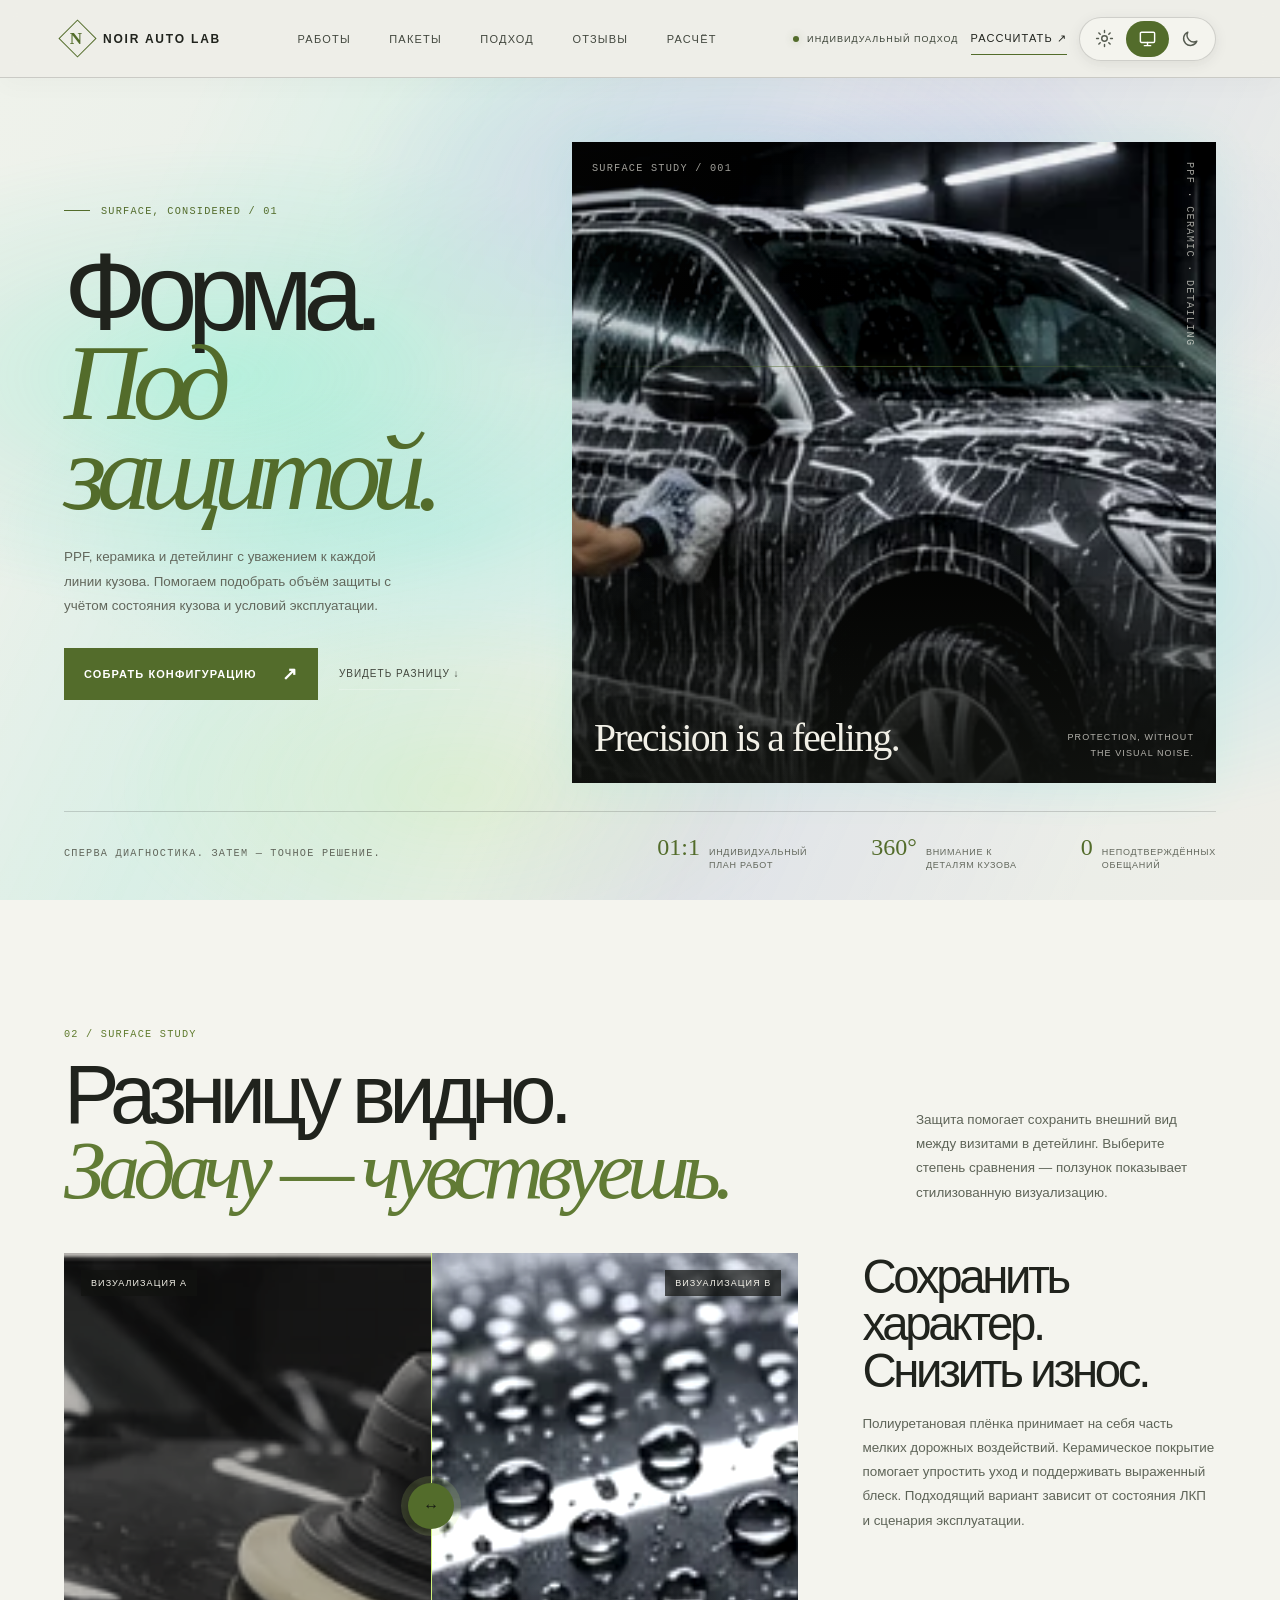
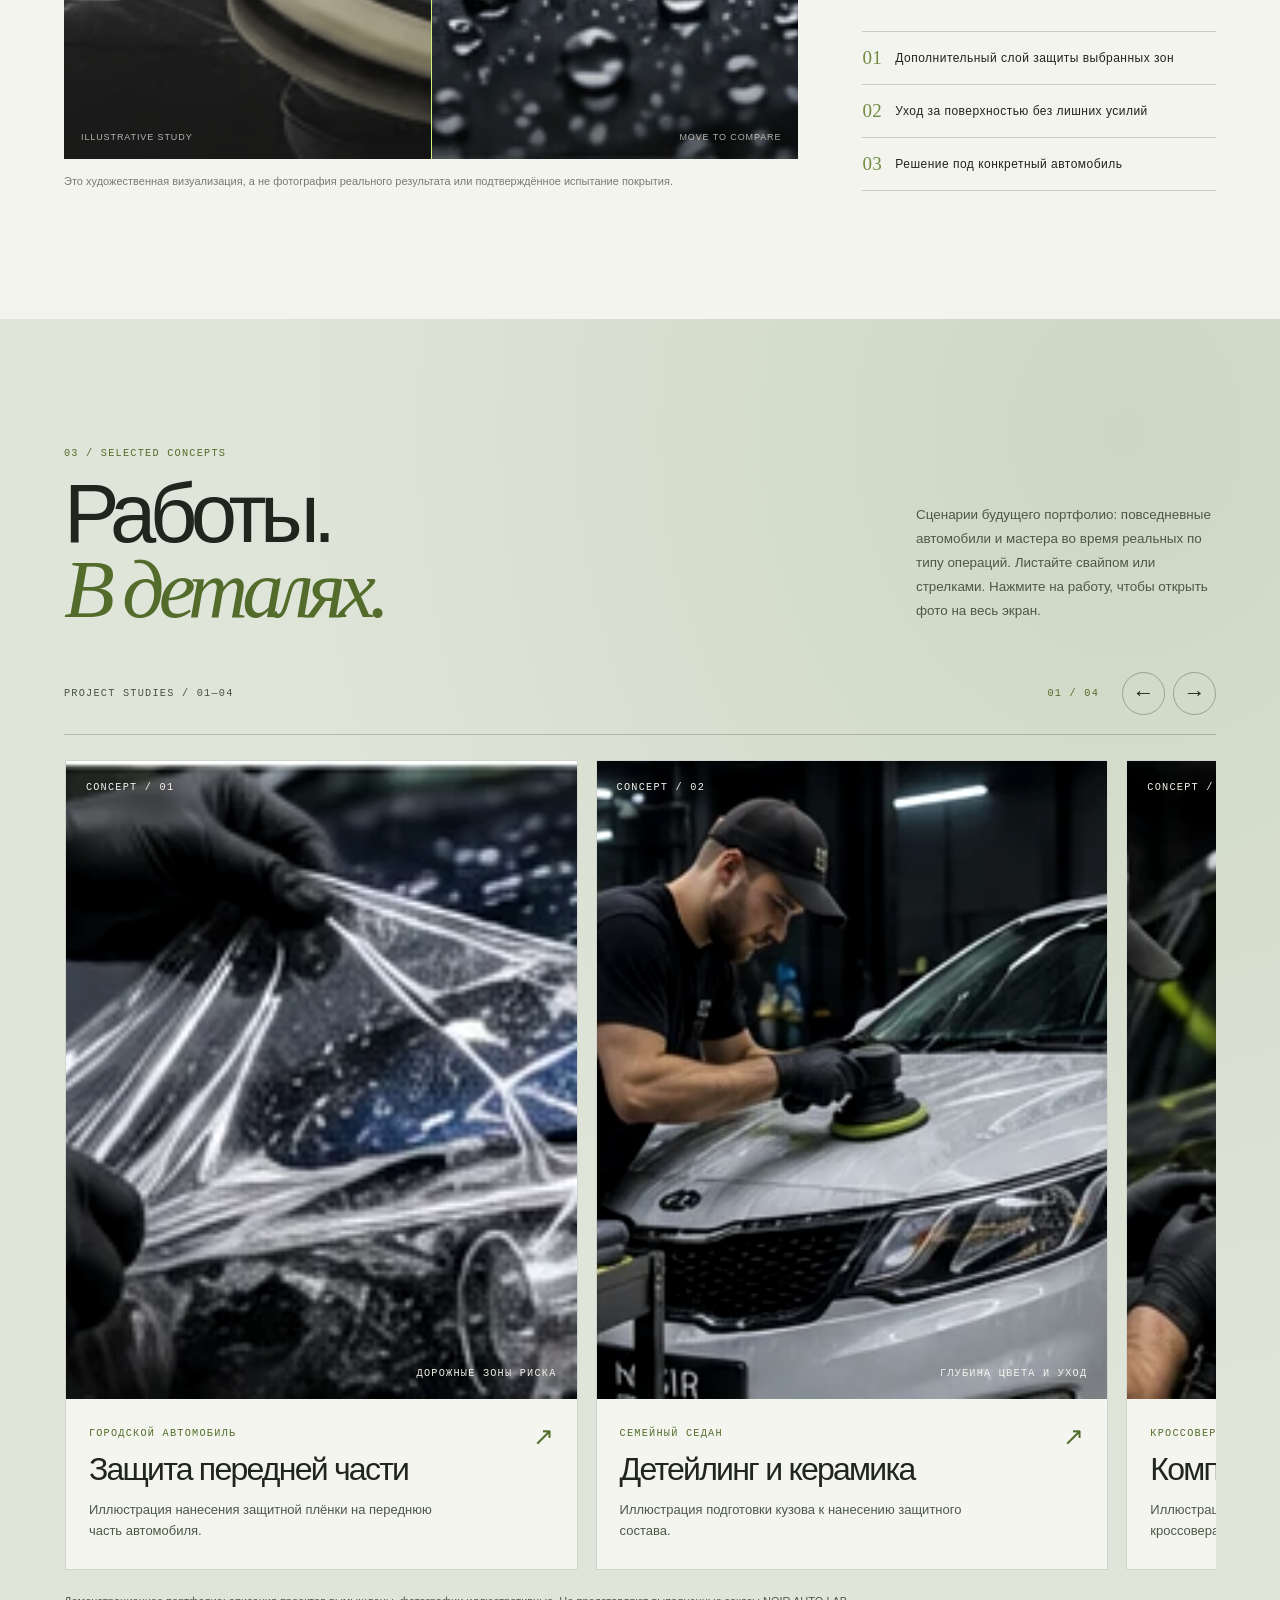
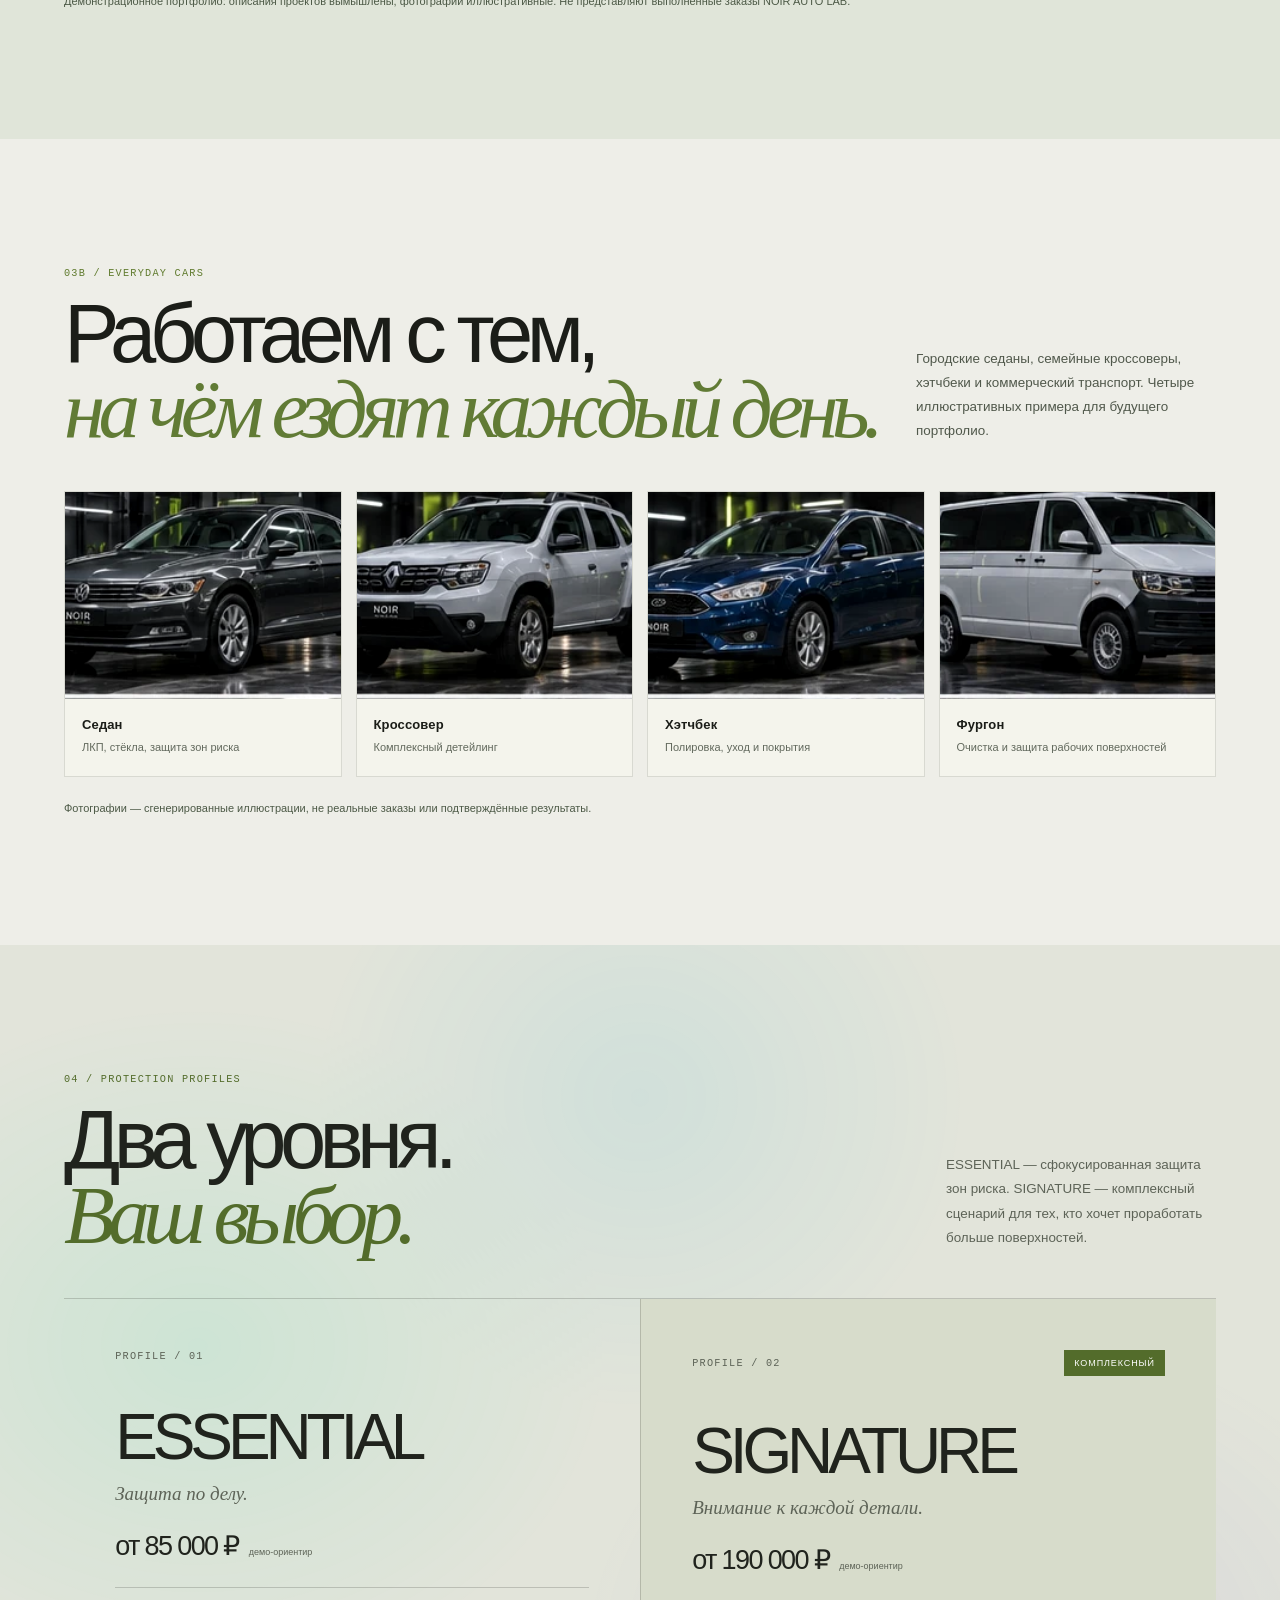
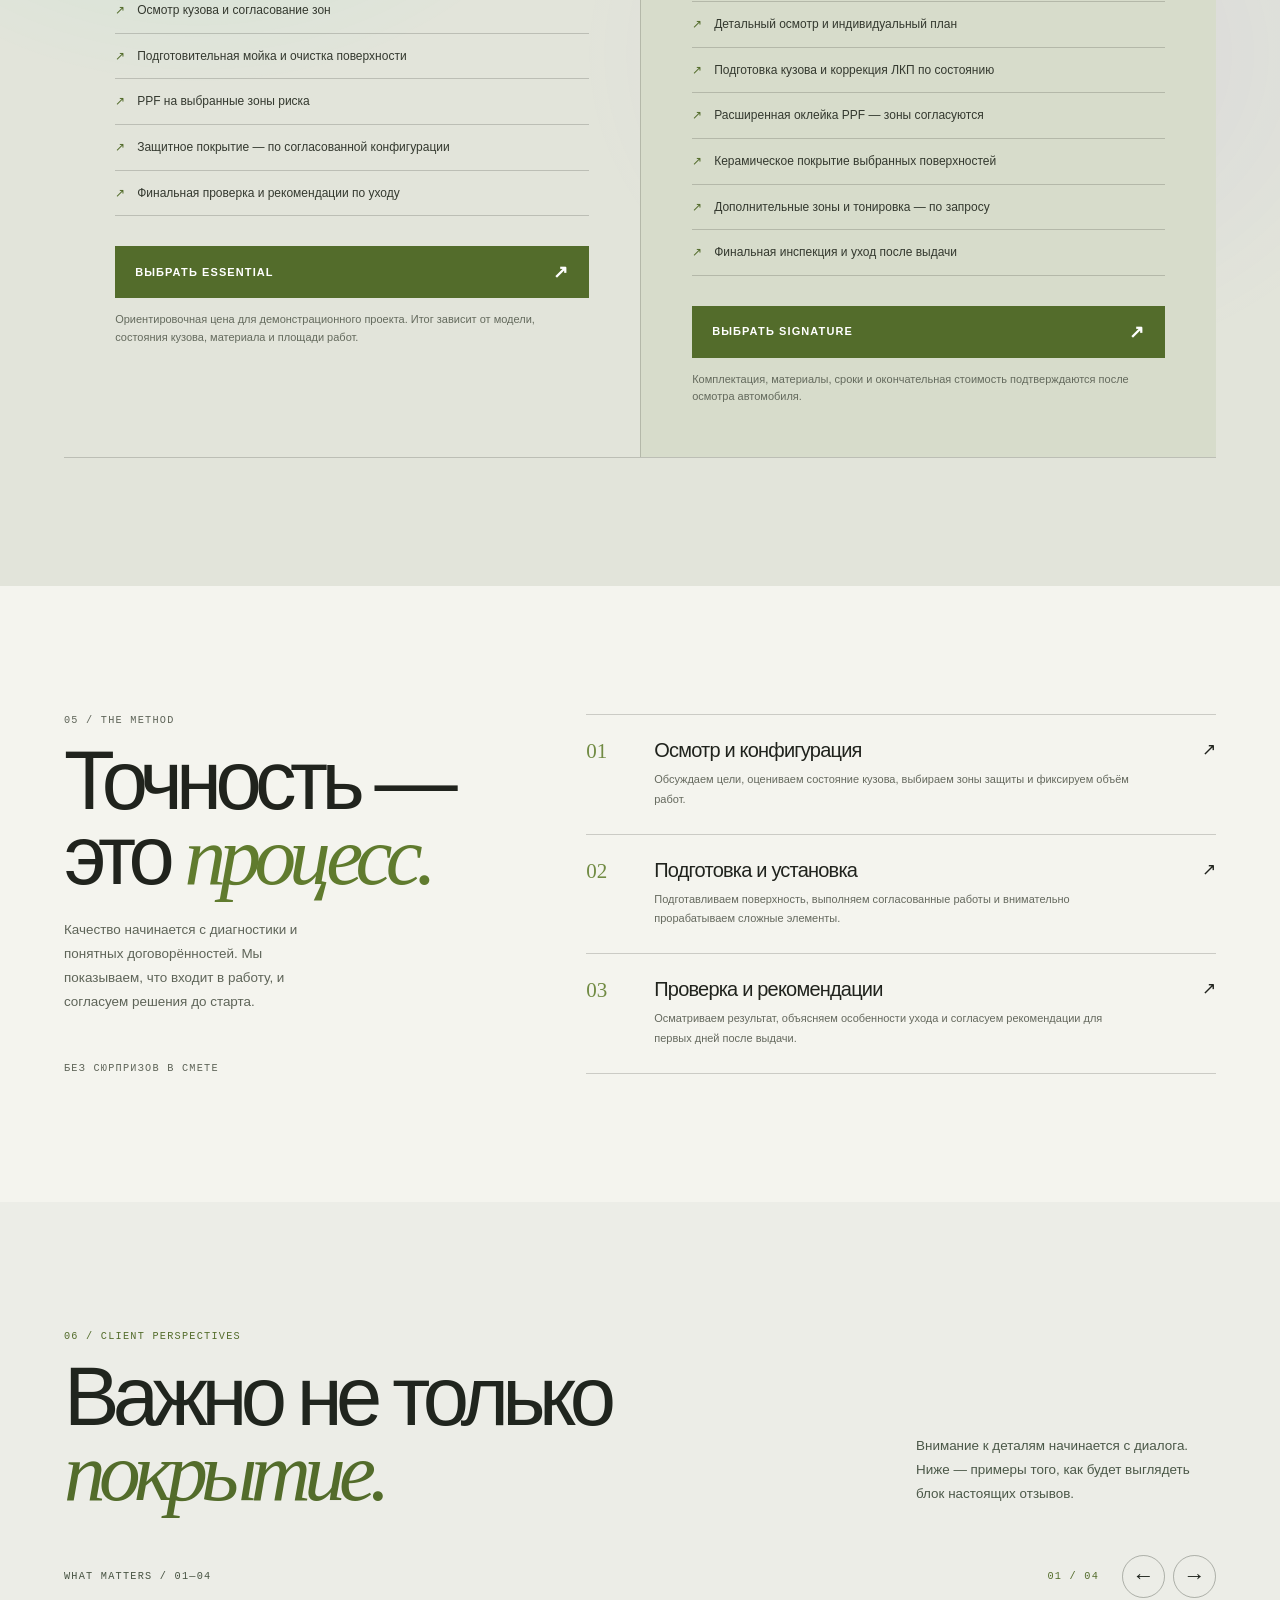
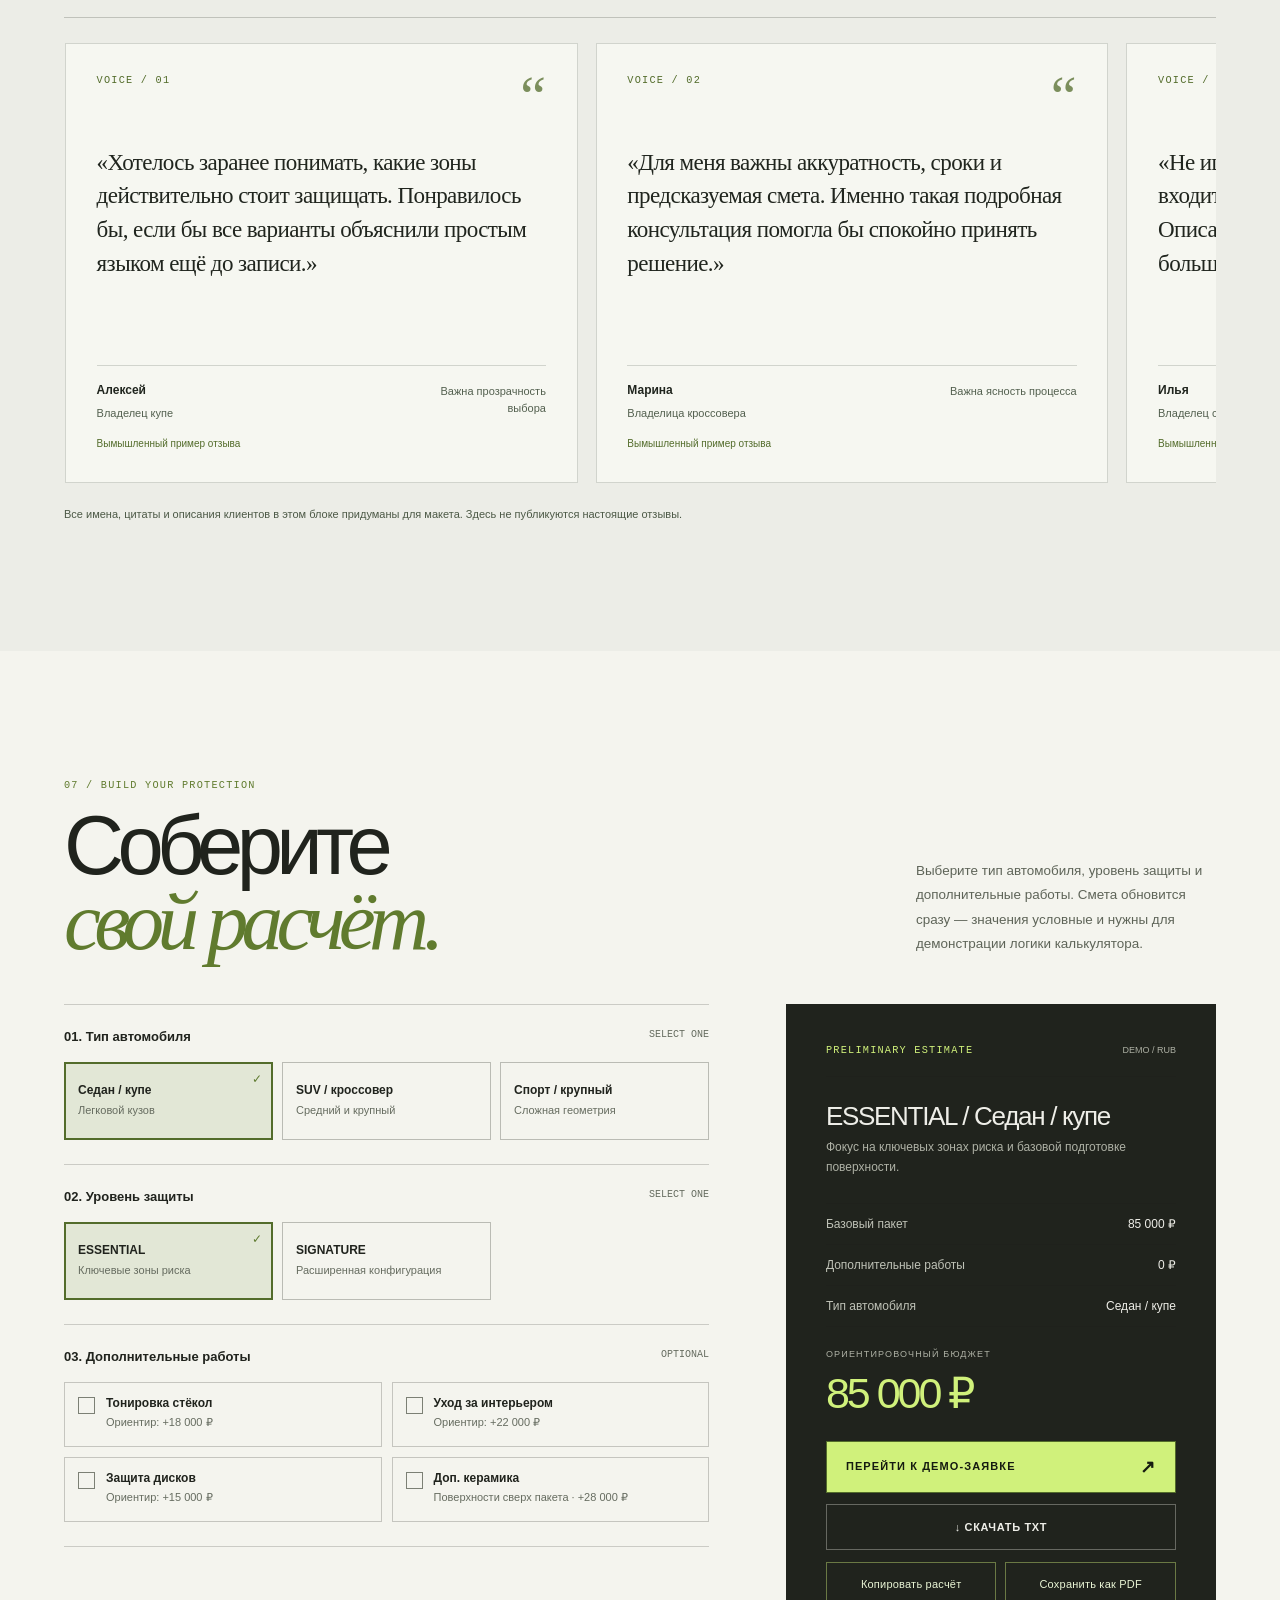
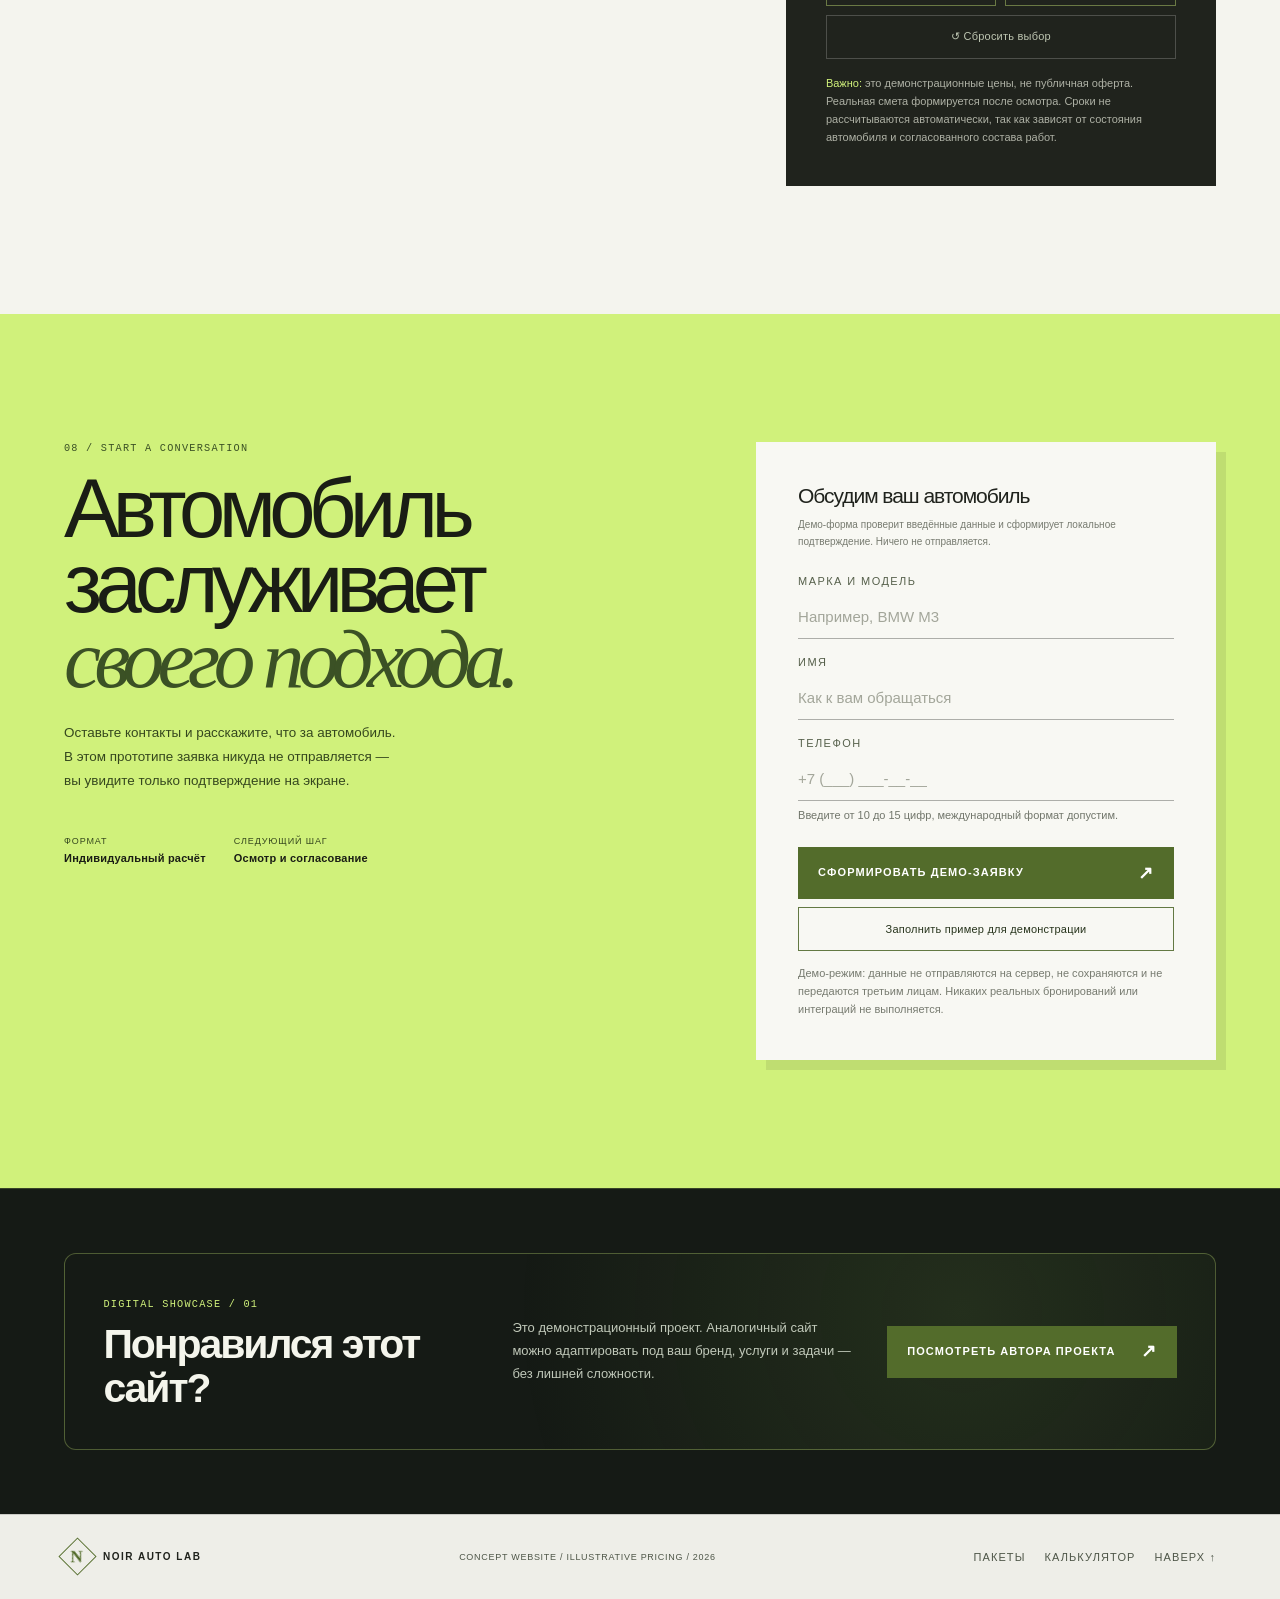
==== commit 831440be: "feat: new everyday-car photography and real detailing-work demo gallery" ====
--- a/index.html
+++ b/index.html
@@ -58,7 +58,7 @@
 <div class="actions"><a class="btn" href="#config">Собрать конфигурацию <span class="arrow">↗</span></a><a class="link-line" href="#result">Увидеть разницу ↓</a></div>
 </div>
 <div class="hero-art" id="heroArt">
-<picture><source media="(max-width: 640px)" srcset="assets/images/hero-mobile.webp" type="image/webp"/><img alt="Спортивный автомобиль в боковом свете — визуальная концепция" class="hero-car" decoding="async" fetchpriority="high" height="680" id="heroCar" src="assets/images/hero.webp" width="1250"/></picture>
+<picture><source media="(max-width: 640px)" srcset="assets/images/hero-mobile.webp" type="image/webp"/><img alt="Мастер обрабатывает серый семейный кроссовер в детейлинг-студии — иллюстрация" class="hero-car" decoding="async" fetchpriority="high" height="680" id="heroCar" src="assets/images/hero.webp" width="1250"/></picture>
 <div aria-hidden="true" class="img-fallback">NOIR / AUTO LAB</div>
 <div class="art-corner mono"><span>Surface study / 001</span><span>PPF · CERAMIC · DETAILING</span></div><div aria-hidden="true" class="scanline"></div>
 <div class="art-bottom"><strong>Precision is a feeling.</strong><small>PROTECTION, WITHOUT<br/>THE VISUAL NOISE.</small></div>
@@ -69,8 +69,8 @@
 <div class="section-head reveal"><div><div class="section-index mono">02 / Surface study</div><h2>Разницу видно.<br/><em>Задачу — чувствуешь.</em></h2></div><p class="section-intro">Защита помогает сохранить внешний вид между визитами в детейлинг. Выберите степень сравнения — ползунок показывает стилизованную визуализацию.</p></div>
 <div class="comparison reveal">
 <div><div class="compare-box" id="compareBox" style="--split:50%">
-<img alt="Иллюстративное изображение автомобиля, вариант после ухода" class="after" decoding="async" height="570" loading="lazy" src="assets/images/compare/finish.webp" width="980"/>
-<div class="before-clip" id="beforeClip"><img alt="" class="before" decoding="async" height="570" loading="lazy" src="assets/images/compare/finish.webp" width="980"/></div>
+<img alt="Крупный план гидрофобного эффекта на кузове — художественная иллюстрация" class="after" decoding="async" height="570" loading="lazy" src="assets/images/compare/finish.webp" width="980"/>
+<div class="before-clip" id="beforeClip"><img alt="" class="before" decoding="async" height="570" loading="lazy" src="assets/images/compare/before.webp" width="980"/></div>
 <span class="compare-label left">Визуализация A</span><span class="compare-label right">Визуализация B</span><div aria-hidden="true" class="compare-knob">↔</div>
 <input aria-describedby="compareHelp" aria-label="Сравнение художественных изображений: сдвиньте ползунок" class="compare-control" id="compareControl" max="96" min="4" type="range" value="50"/>
 <div class="compare-foot"><span>Illustrative study</span><span>Move to compare</span></div>
@@ -79,28 +79,40 @@
 </div>
 </section>
 <section aria-labelledby="worksHeading" class="section works" id="works">
-<div class="section-head reveal"><div><div class="section-index mono">03 / Selected concepts</div><h2 id="worksHeading">Работы.<br/><em>В деталях.</em></h2></div><p class="section-intro">Наброски будущего портфолио: разные автомобили, задачи и варианты защиты. Листайте свайпом или стрелками. Нажмите на работу, чтобы открыть фото на весь экран.</p></div>
+<div class="section-head reveal"><div><div class="section-index mono">03 / Selected concepts</div><h2 id="worksHeading">Работы.<br/><em>В деталях.</em></h2></div><p class="section-intro">Сценарии будущего портфолио: повседневные автомобили и мастера во время реальных по типу операций. Листайте свайпом или стрелками. Нажмите на работу, чтобы открыть фото на весь экран.</p></div>
 <div class="slider-topline reveal"><span class="mono slider-eyebrow">PROJECT STUDIES / 01—04</span><div class="slider-actions"><span aria-live="off" class="slider-count mono" id="worksCount">01 / 04</span><button aria-label="Предыдущая работа" class="slider-arrow" data-slider-prev="worksTrack" type="button">←</button><button aria-label="Следующая работа" class="slider-arrow" data-slider-next="worksTrack" type="button">→</button></div></div>
 <div aria-label="Галерея примеров работ: листайте горизонтально или используйте стрелки клавиатуры" class="editorial-track work-track reveal" data-slider-track="" id="worksTrack" tabindex="0">
-<article aria-label="Пример 1 из 4: PPF / STUDY 01" class="work-card" data-slide="">
-<div class="work-visual work-tone-1"><img alt="Художественная визуализация защиты передней части автомобиля" decoding="async" height="620" loading="lazy" src="assets/images/works/ppf.webp" width="920"><span aria-hidden="true" class="work-visual-fallback">NOIR / 01</span><span class="work-visual-index mono">CONCEPT / 01</span><span class="work-visual-type mono">Дорожные зоны риска</span></img></div>
-<div class="work-details"><div><span class="work-kicker mono">PPF / STUDY 01</span><h3>Защита передней части</h3><p>Иллюстративный сценарий с PPF на капоте, бампере и зеркалах.</p></div><span aria-hidden="true" class="work-card-arrow">↗</span></div>
-<button aria-label="Открыть эту работу на весь экран" class="work-open" data-open-work="" type="button"><span class="sr-only">Открыть работу на весь экран</span></button></article>
-<article aria-label="Пример 2 из 4: CERAMIC / STUDY 02" class="work-card" data-slide="">
-<div class="work-visual work-tone-2"><img alt="Художественная визуализация керамики и полировки кузова" decoding="async" height="620" loading="lazy" src="assets/images/works/ceramic.webp" width="920"><span aria-hidden="true" class="work-visual-fallback">NOIR / 02</span><span class="work-visual-index mono">CONCEPT / 02</span><span class="work-visual-type mono">Глубина цвета и уход</span></img></div>
-<div class="work-details"><div><span class="work-kicker mono">CERAMIC / STUDY 02</span><h3>Детейлинг и керамика</h3><p>Концепт деликатной подготовки поверхности и керамической защиты.</p></div><span aria-hidden="true" class="work-card-arrow">↗</span></div>
-<button aria-label="Открыть эту работу на весь экран" class="work-open" data-open-work="" type="button"><span class="sr-only">Открыть работу на весь экран</span></button></article>
-<article aria-label="Пример 3 из 4: FULL CARE / STUDY 03" class="work-card" data-slide="">
-<div class="work-visual work-tone-3"><img alt="Художественная визуализация комплексного ухода за кузовом" decoding="async" height="620" loading="lazy" src="assets/images/works/complex.webp" width="920"><span aria-hidden="true" class="work-visual-fallback">NOIR / 03</span><span class="work-visual-index mono">CONCEPT / 03</span><span class="work-visual-type mono">Чистота каждой линии</span></img></div>
-<div class="work-details"><div><span class="work-kicker mono">FULL CARE / STUDY 03</span><h3>Комплексный подход</h3><p>Сценарий сочетания согласованных зон PPF и ухода за кузовом.</p></div><span aria-hidden="true" class="work-card-arrow">↗</span></div>
-<button aria-label="Открыть эту работу на весь экран" class="work-open" data-open-work="" type="button"><span class="sr-only">Открыть работу на весь экран</span></button></article>
-<article aria-label="Пример 4 из 4: DETAIL / STUDY 04" class="work-card" data-slide="">
-<div class="work-visual work-tone-4"><img alt="Художественная визуализация внимания к деталям кузова" decoding="async" height="620" loading="lazy" src="assets/images/works/details.webp" width="920"/><span aria-hidden="true" class="work-visual-fallback">NOIR / 04</span><span class="work-visual-index mono">CONCEPT / 04</span><span class="work-visual-type mono">Поверхности под контролем</span></div>
-<div class="work-details"><div><span class="work-kicker mono">DETAIL / STUDY 04</span><h3>Акцент на деталях</h3><p>Демонстрация индивидуального плана работ для сложной геометрии.</p></div><span aria-hidden="true" class="work-card-arrow">↗</span></div>
+<article aria-label="Пример 1 из 4: повседневный городской автомобиль" class="work-card" data-slide="">
+<div class="work-visual work-tone-1"><img alt="Мастер наклеивает прозрачную PPF-плёнку на переднюю часть синего автомобиля" decoding="async" height="620" loading="lazy" src="assets/images/works/ppf.webp" width="920"><span aria-hidden="true" class="work-visual-fallback">NOIR / 01</span><span class="work-visual-index mono">CONCEPT / 01</span><span class="work-visual-type mono">Дорожные зоны риска</span></img></div>
+<div class="work-details"><div><span class="work-kicker mono">ГОРОДСКОЙ АВТОМОБИЛЬ</span><h3>Защита передней части</h3><p>Иллюстрация нанесения защитной плёнки на переднюю часть автомобиля.</p></div><span aria-hidden="true" class="work-card-arrow">↗</span></div>
+<button aria-label="Открыть эту работу на весь экран" class="work-open" data-open-work="" type="button"><span class="sr-only">Открыть работу на весь экран</span></button></article>
+<article aria-label="Пример 2 из 4: семейный седан" class="work-card" data-slide="">
+<div class="work-visual work-tone-2"><img alt="Мастер выполняет машинную полировку светлого семейного седана" decoding="async" height="620" loading="lazy" src="assets/images/works/ceramic.webp" width="920"><span aria-hidden="true" class="work-visual-fallback">NOIR / 02</span><span class="work-visual-index mono">CONCEPT / 02</span><span class="work-visual-type mono">Глубина цвета и уход</span></img></div>
+<div class="work-details"><div><span class="work-kicker mono">СЕМЕЙНЫЙ СЕДАН</span><h3>Детейлинг и керамика</h3><p>Иллюстрация подготовки кузова к нанесению защитного состава.</p></div><span aria-hidden="true" class="work-card-arrow">↗</span></div>
+<button aria-label="Открыть эту работу на весь экран" class="work-open" data-open-work="" type="button"><span class="sr-only">Открыть работу на весь экран</span></button></article>
+<article aria-label="Пример 3 из 4: кроссовер" class="work-card" data-slide="">
+<div class="work-visual work-tone-3"><img alt="Мастер полирует кузов повседневного кроссовера" decoding="async" height="620" loading="lazy" src="assets/images/works/complex.webp" width="920"><span aria-hidden="true" class="work-visual-fallback">NOIR / 03</span><span class="work-visual-index mono">CONCEPT / 03</span><span class="work-visual-type mono">Чистота каждой линии</span></img></div>
+<div class="work-details"><div><span class="work-kicker mono">КРОССОВЕР</span><h3>Комплексный подход</h3><p>Иллюстрация ручной и машинной обработки кузова кроссовера.</p></div><span aria-hidden="true" class="work-card-arrow">↗</span></div>
+<button aria-label="Открыть эту работу на весь экран" class="work-open" data-open-work="" type="button"><span class="sr-only">Открыть работу на весь экран</span></button></article>
+<article aria-label="Пример 4 из 4: семейный автомобиль" class="work-card" data-slide="">
+<div class="work-visual work-tone-4"><img alt="Мастер проводит паровую очистку салона семейного автомобиля" decoding="async" height="620" loading="lazy" src="assets/images/works/details.webp" width="920"/><span aria-hidden="true" class="work-visual-fallback">NOIR / 04</span><span class="work-visual-index mono">CONCEPT / 04</span><span class="work-visual-type mono">Поверхности под контролем</span></div>
+<div class="work-details"><div><span class="work-kicker mono">СЕМЕЙНЫЙ АВТОМОБИЛЬ</span><h3>Уход за салоном</h3><p>Иллюстрация профессиональной очистки сидений и труднодоступных зон.</p></div><span aria-hidden="true" class="work-card-arrow">↗</span></div>
 <button aria-label="Открыть эту работу на весь экран" class="work-open" data-open-work="" type="button"><span class="sr-only">Открыть работу на весь экран</span></button></article>
 </div>
 <p class="showcase-disclaimer">Демонстрационное портфолио: описания проектов вымышлены, фотографии иллюстративные. Не представляют выполненные заказы NOIR AUTO LAB.</p>
 </section>
+
+<section class="section everyday-vehicles" aria-labelledby="everydayHeading" id="vehicles">
+  <div class="section-head reveal"><div><div class="section-index mono">03B / Everyday cars</div><h2 id="everydayHeading">Работаем с тем,<br><em>на чём ездят каждый день.</em></h2></div><p class="section-intro">Городские седаны, семейные кроссоверы, хэтчбеки и коммерческий транспорт. Четыре иллюстративных примера для будущего портфолио.</p></div>
+  <div class="everyday-grid">
+    <figure class="everyday-tile"><img src="assets/images/works/sedan.webp" alt="Тёмный повседневный седан в студии" loading="lazy" decoding="async" width="405" height="174"><figcaption><strong>Седан</strong><span>ЛКП, стёкла, защита зон риска</span></figcaption></figure>
+    <figure class="everyday-tile"><img src="assets/images/works/crossover.webp" alt="Светлый семейный кроссовер в студии" loading="lazy" decoding="async" width="365" height="174"><figcaption><strong>Кроссовер</strong><span>Комплексный детейлинг</span></figcaption></figure>
+    <figure class="everyday-tile"><img src="assets/images/works/hatchback.webp" alt="Синий городской хэтчбек в студии" loading="lazy" decoding="async" width="374" height="174"><figcaption><strong>Хэтчбек</strong><span>Полировка, уход и покрытия</span></figcaption></figure>
+    <figure class="everyday-tile"><img src="assets/images/works/minivan.webp" alt="Белый повседневный фургон в студии" loading="lazy" decoding="async" width="375" height="174"><figcaption><strong>Фургон</strong><span>Очистка и защита рабочих поверхностей</span></figcaption></figure>
+  </div>
+  <p class="showcase-disclaimer">Фотографии — сгенерированные иллюстрации, не реальные заказы или подтверждённые результаты.</p>
+</section>
+
 <section class="section packages" id="packages">
 <div class="section-head reveal"><div><div class="section-index mono">04 / Protection profiles</div><h2>Два уровня.<br/><em>Ваш выбор.</em></h2></div><p class="section-intro">ESSENTIAL — сфокусированная защита зон риска. SIGNATURE — комплексный сценарий для тех, кто хочет проработать больше поверхностей.</p></div>
 <div class="package-grid reveal">
--- a/assets/css/style.css
+++ b/assets/css/style.css
@@ -560,3 +560,22 @@
 .lite-effects .noise{display:none}
 @media(prefers-reduced-motion:reduce){.hero::before,.hero::after,.packages::before{animation:none!important;filter:none!important;transform:none!important;will-change:auto!important}.hero::before{opacity:.55}.hero-car,.work-visual img{transition:none!important}.reveal{opacity:1!important;transform:none!important}}
 @media print{body{background:#fff!important;color:#101610!important}.header,.mobile-nav,.hero,.studio,.works,.packages,.method,.reviews,.config,.contact,.footer,.project-showcase,.toast,.work-lightbox{display:none!important}.print-only{display:block!important;max-width:750px;margin:45px auto;padding:10px 22px;font:16px/1.7 Arial,sans-serif}.print-only h1{font-size:31px;letter-spacing:-1px}.print-only strong{font-size:25px}.print-only hr{border:0;border-top:1px solid #aaa;margin:26px 0}.print-only small{display:block;color:#555}}
+
+/* Everyday cars: realistic work mix, while keeping the original NOIR design system. */
+.everyday-vehicles{background:var(--paper);color:#1b1d18}
+.everyday-vehicles .section-index{color:#607b2e}
+.everyday-vehicles h2 em{color:#617b35}
+.everyday-vehicles .section-intro{color:#666b5f}
+.everyday-grid{display:grid;grid-template-columns:repeat(4,minmax(0,1fr));gap:14px}
+.everyday-tile{margin:0;border:1px solid rgba(26,32,24,.13);background:#f4f4ec;min-width:0;overflow:hidden}
+.everyday-tile img{width:100%;aspect-ratio:4/3;height:auto;object-fit:cover;object-position:center;filter:saturate(.87) contrast(1.03)}
+.everyday-tile figcaption{padding:18px 17px 20px;display:flex;flex-direction:column;gap:7px}
+.everyday-tile strong{font-size:13px;letter-spacing:.01em}
+.everyday-tile span{font-size:11px;line-height:1.5;color:#62695d}
+:root[data-theme="dark"] .everyday-vehicles{background:#191c18;color:#e8e7df}
+:root[data-theme="dark"] .everyday-vehicles .section-index,:root[data-theme="dark"] .everyday-vehicles h2 em{color:#d0f17b}
+:root[data-theme="dark"] .everyday-vehicles .section-intro{color:#b3b7aa}
+:root[data-theme="dark"] .everyday-tile{background:#222820;border-color:rgba(255,255,255,.15)}
+:root[data-theme="dark"] .everyday-tile span{color:#b3b7aa}
+@media(max-width:900px){.everyday-grid{grid-template-columns:repeat(2,minmax(0,1fr))}}
+@media(max-width:480px){.everyday-grid{gap:10px}.everyday-tile figcaption{padding:12px}.everyday-tile strong{font-size:11px}.everyday-tile span{font-size:10px}}
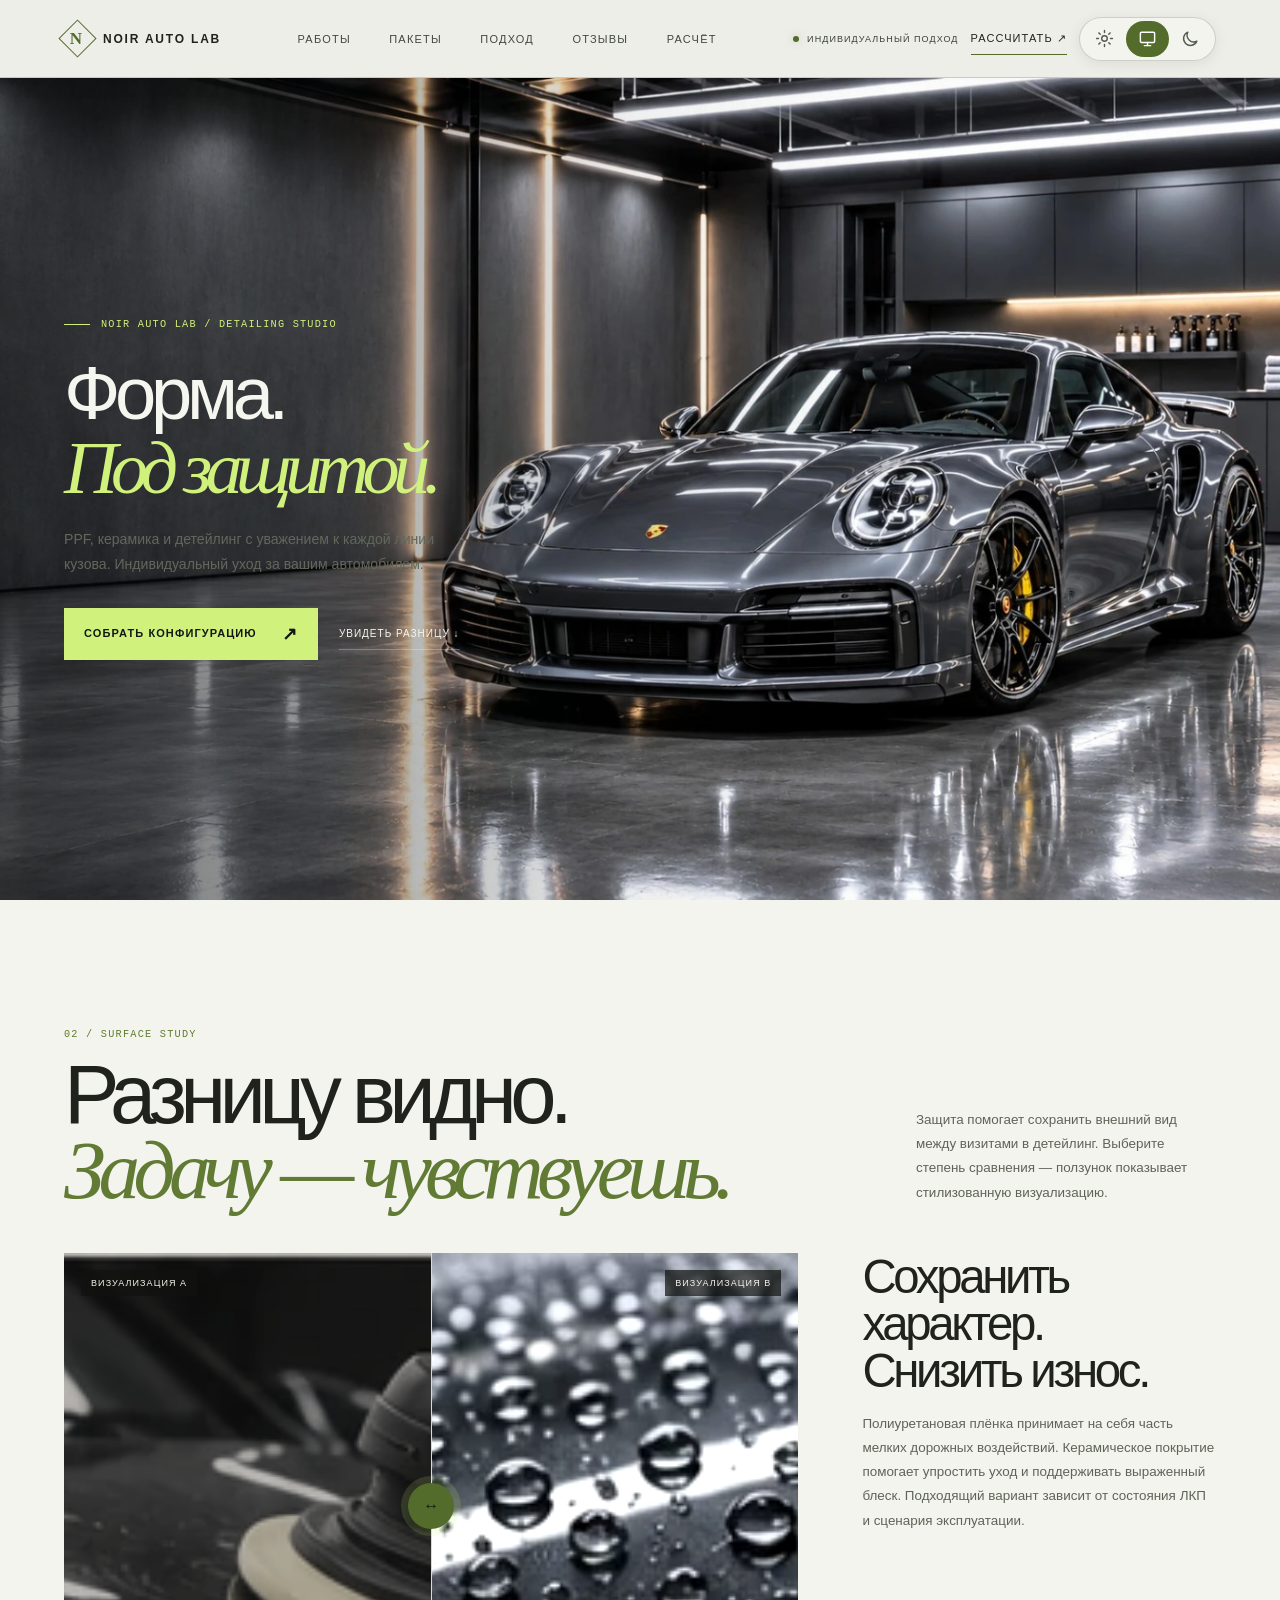
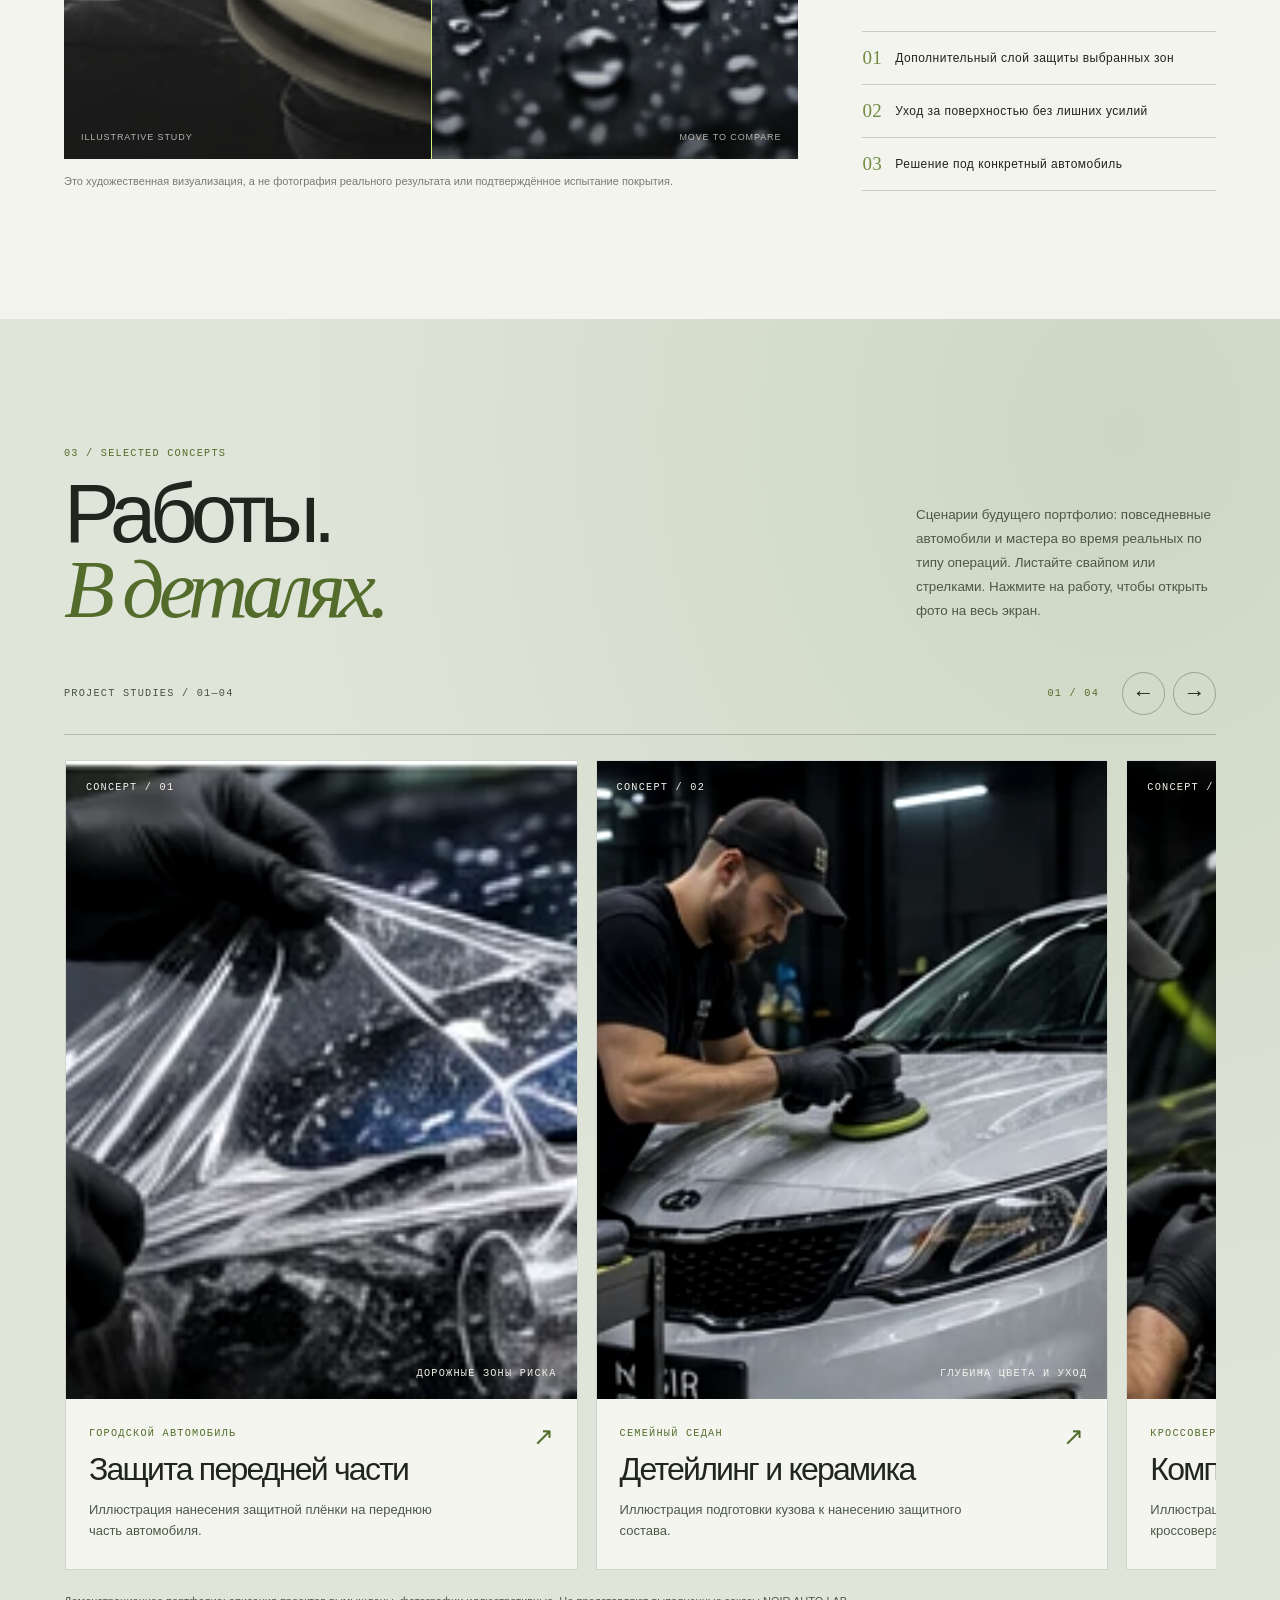
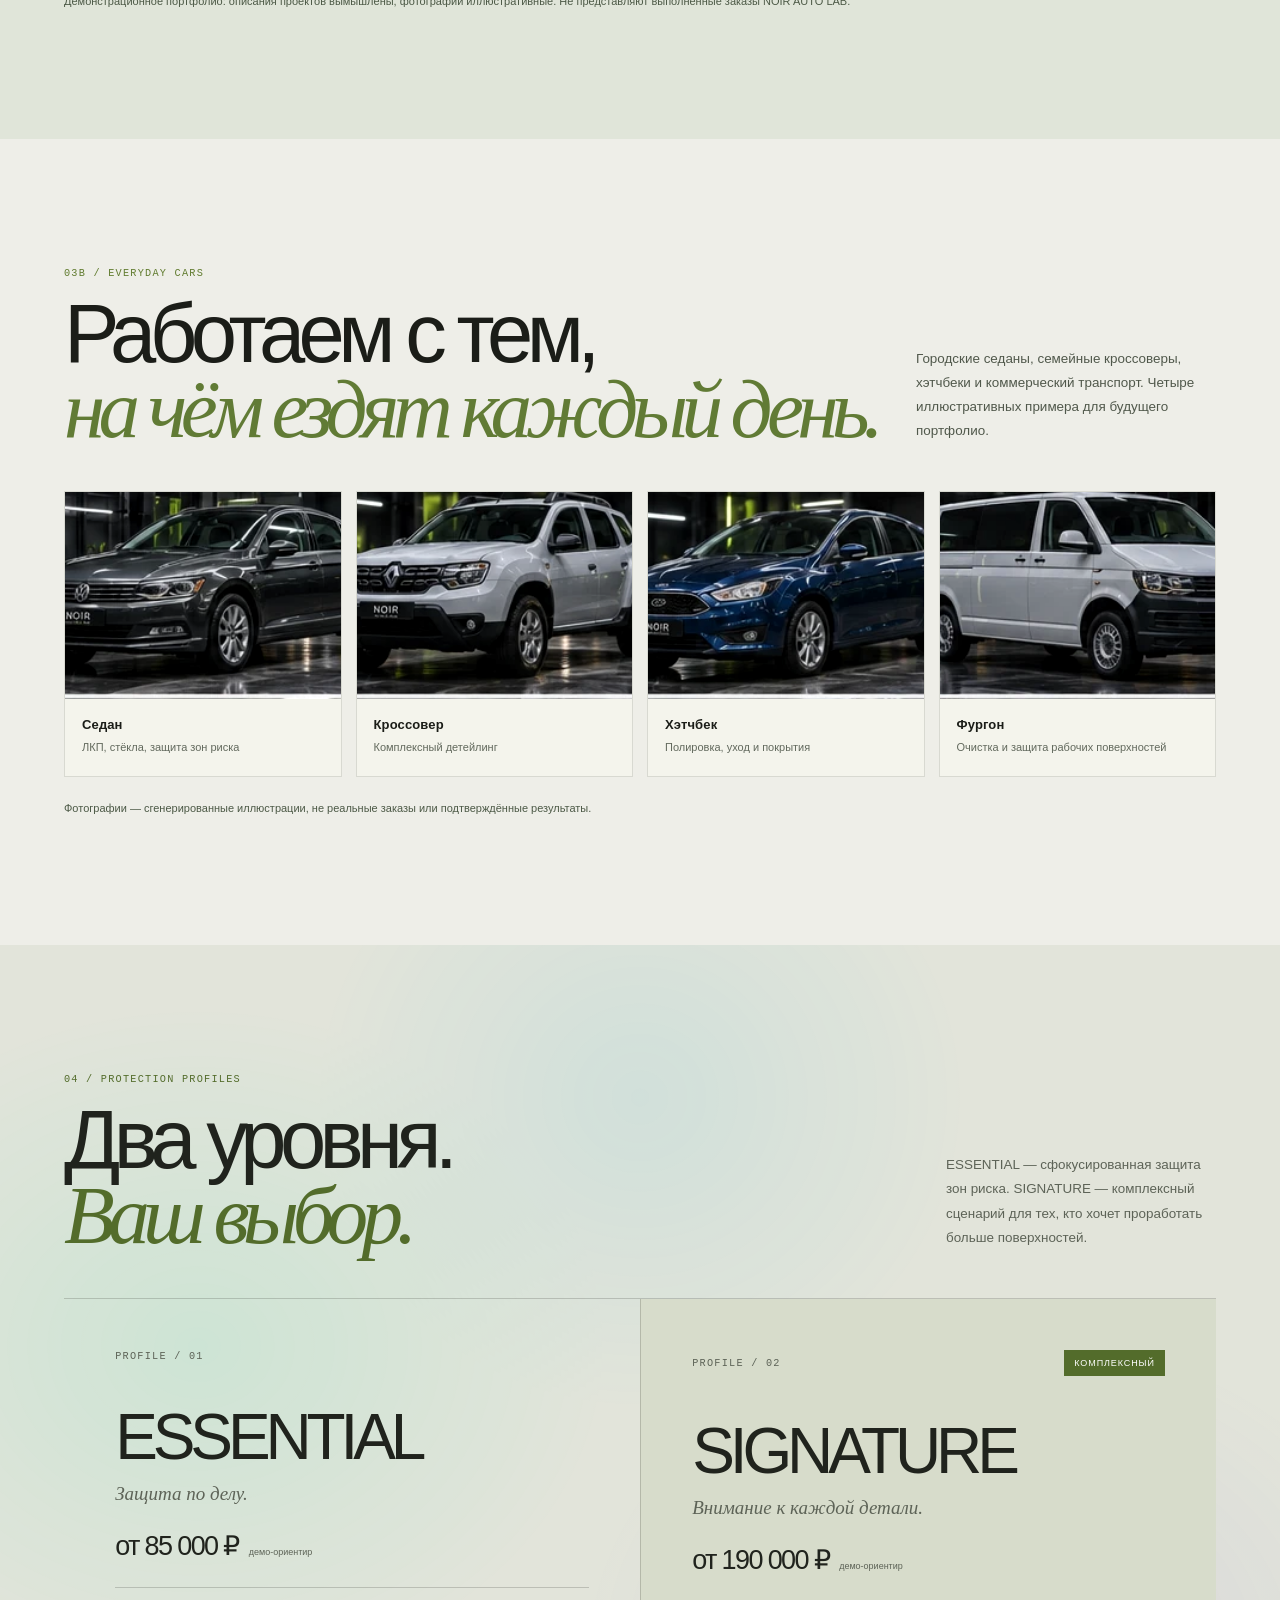
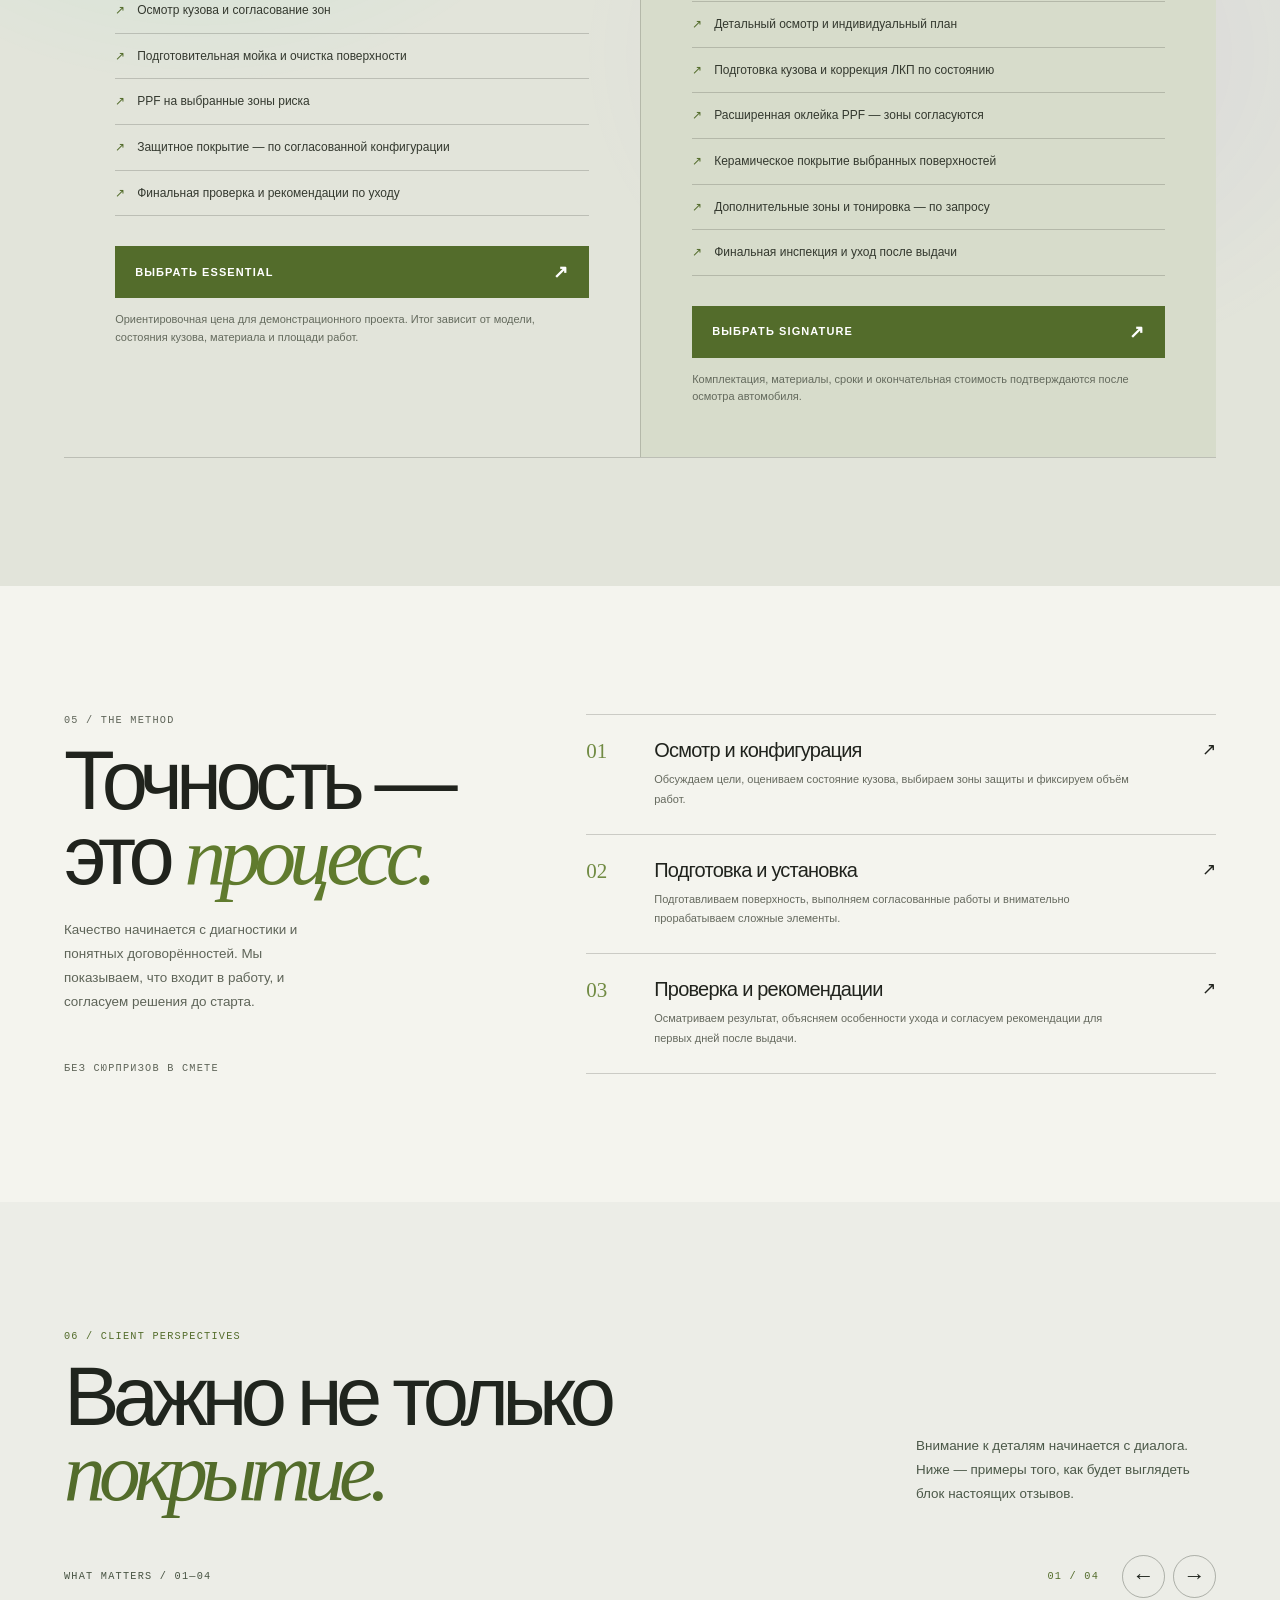
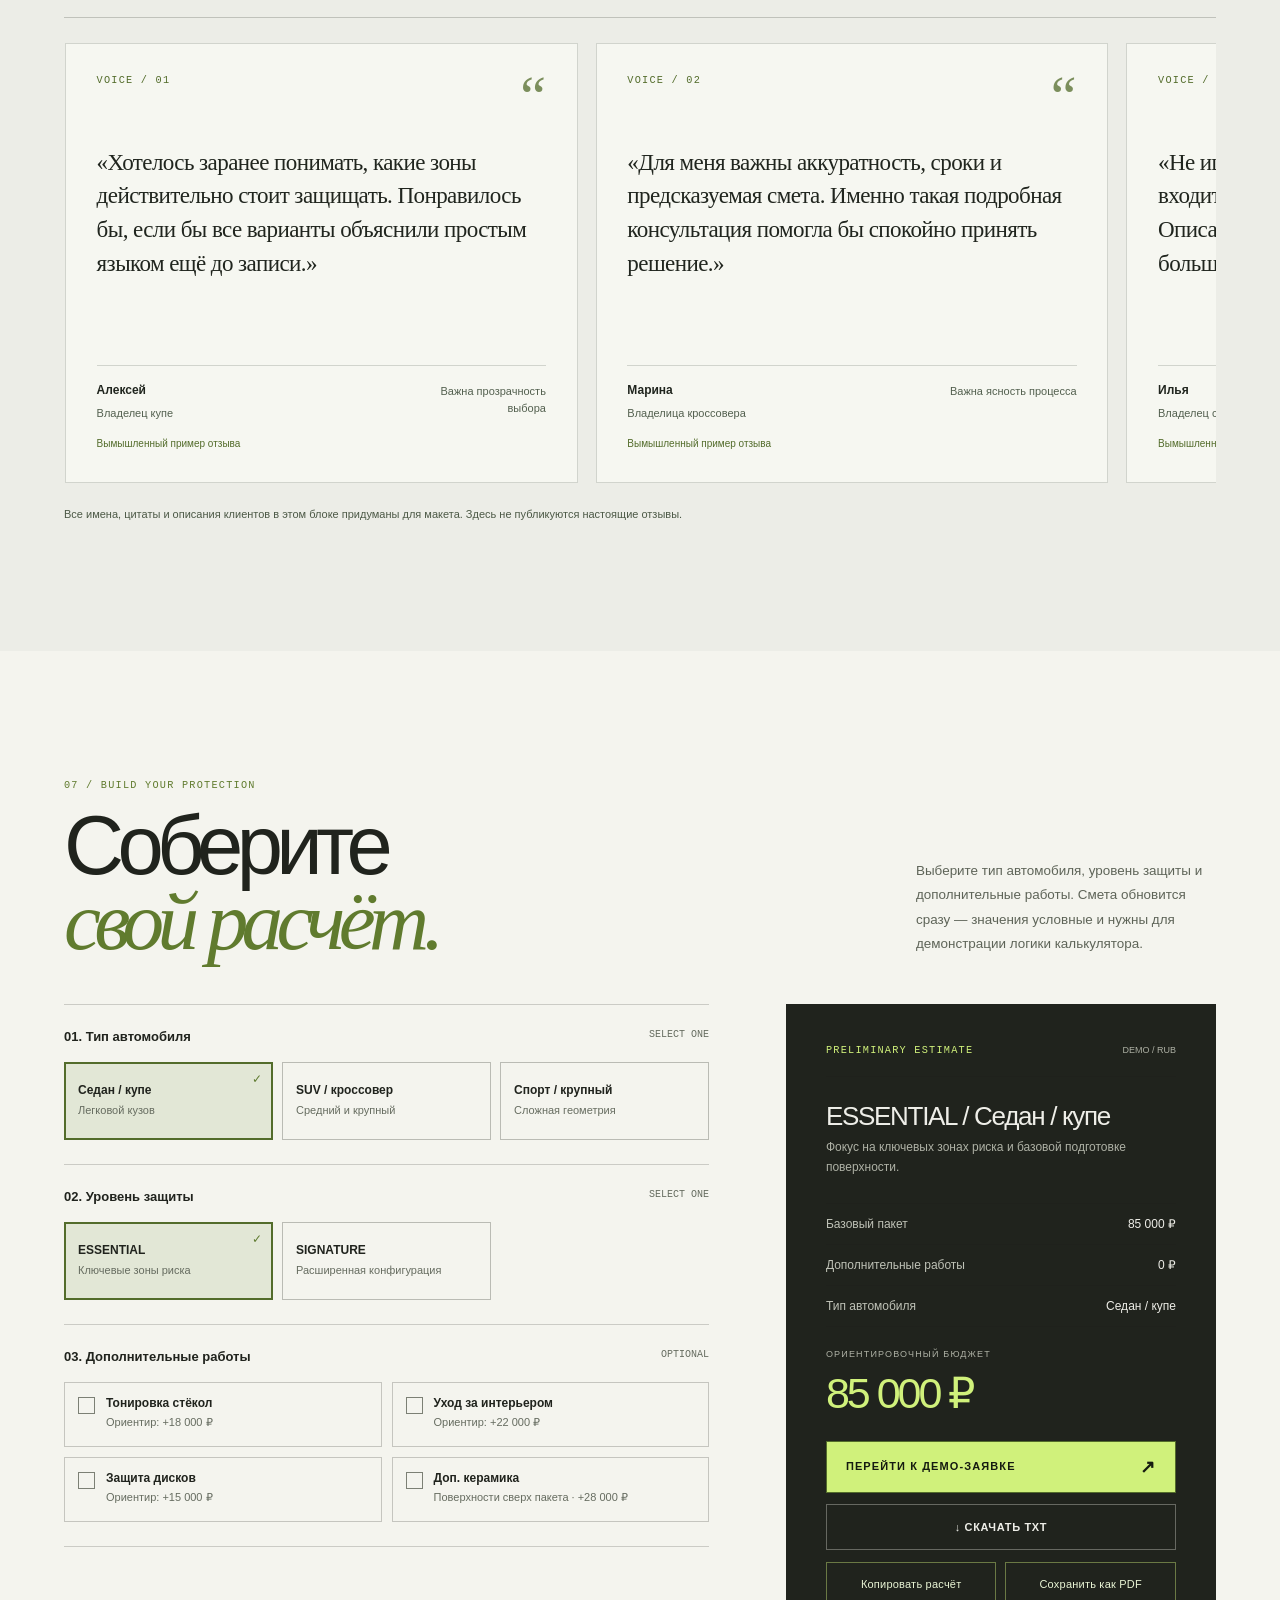
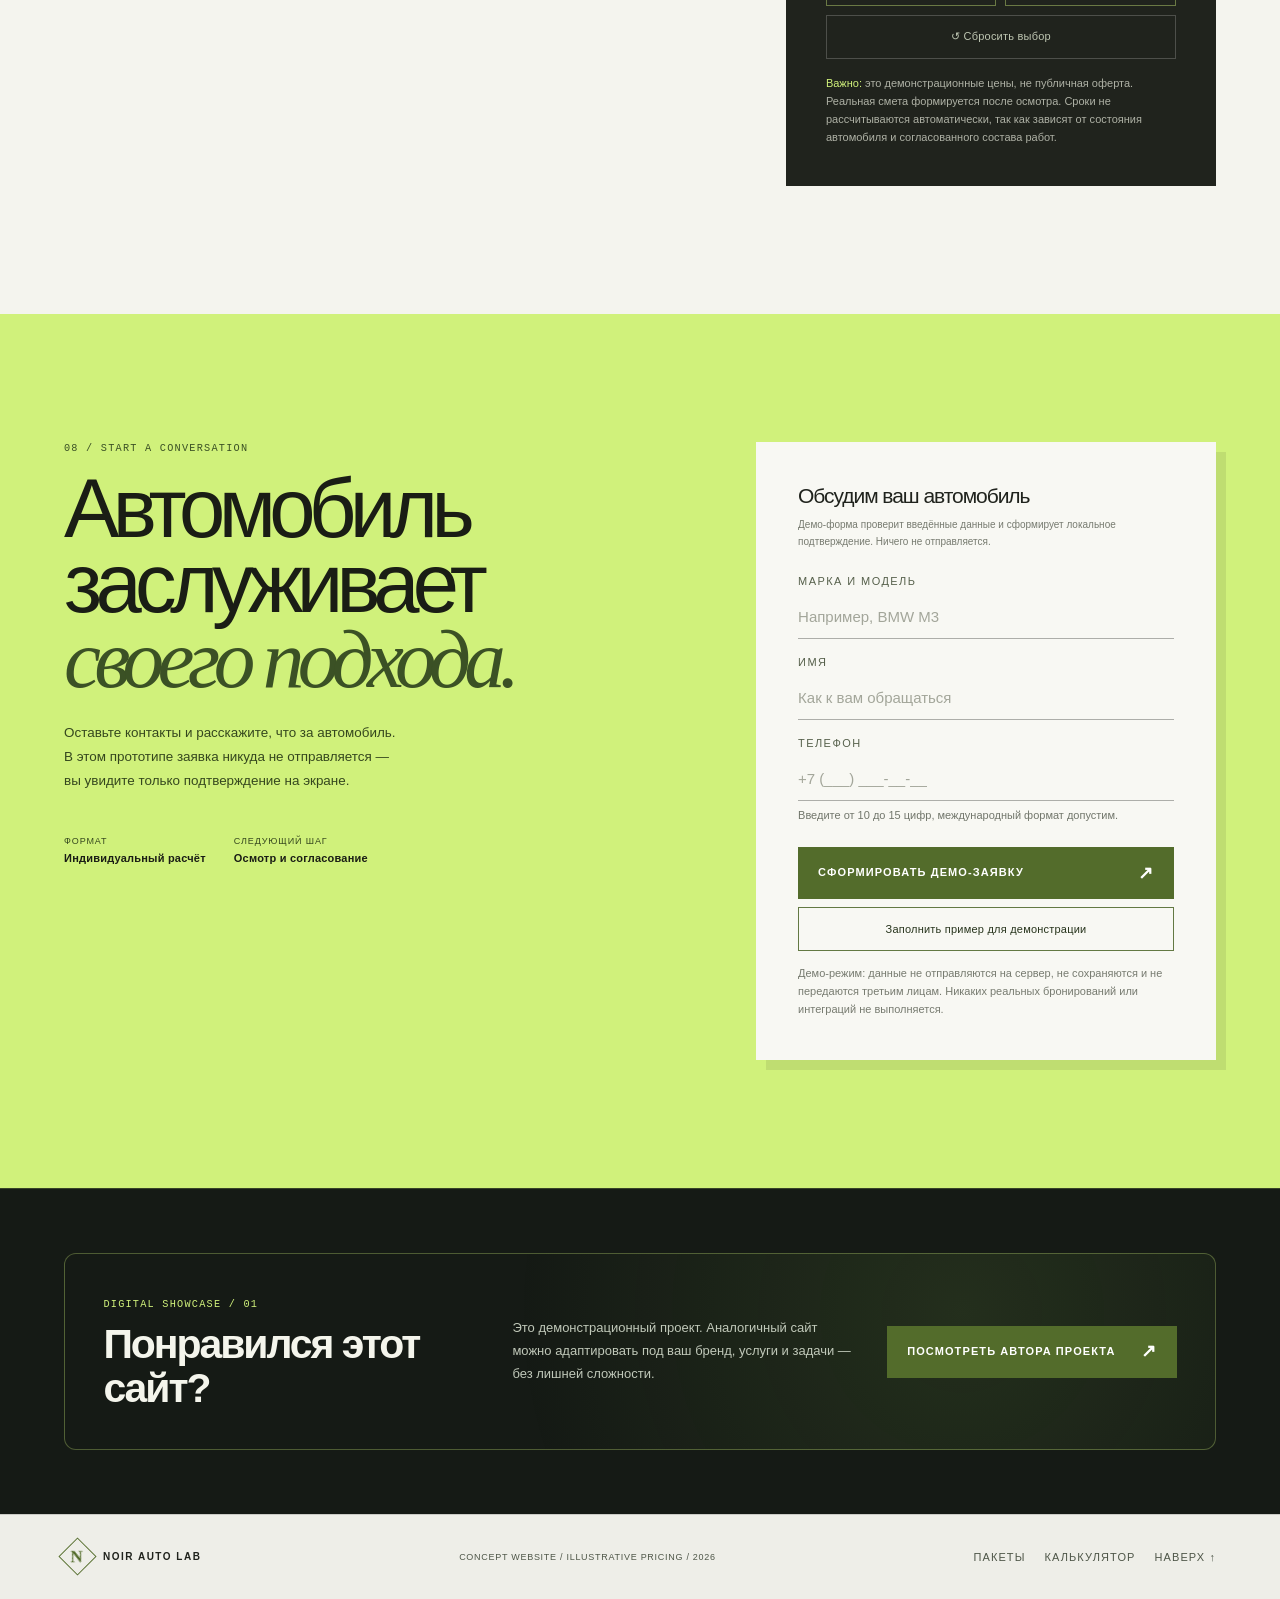
==== commit 7a31e8d1: "fix: stabilize Hero typography and align dark/light Porsche backgrounds on desktop and mobile" ====
--- a/index.html
+++ b/index.html
@@ -12,8 +12,6 @@
 <meta content="NOIR AUTO LAB — форма под защитой" property="og:title"/>
 <meta content="PPF, керамика и детейлинг. Узнайте о вариантах защиты кузова и соберите предварительную конфигурацию." property="og:description"/>
 <meta content="dark light" name="color-scheme"/>
-<link as="image" href="assets/images/hero.webp" media="(min-width:641px)" rel="preload"/>
-<link as="image" href="assets/images/hero-mobile.webp" media="(max-width:640px)" rel="preload"/>
 <link href="assets/icons/favicon.svg" rel="icon" type="image/svg+xml"/>
 <meta content="noindex,nofollow" name="robots"/>
 <meta content="https://mumortsev.github.io/noir-auto-lab-modernized-v3/assets/images/og-cover.webp" property="og:image"/>
@@ -29,6 +27,15 @@
   const media = window.matchMedia('(prefers-color-scheme: dark)');
   document.documentElement.dataset.themeMode = mode;
   document.documentElement.dataset.theme = mode === 'system' ? (media.matches ? 'dark' : 'light') : mode;
+  // Load the exact first-frame photo before CSS/JS rendering; respect saved theme and viewport.
+  const viewport = window.matchMedia('(max-width: 640px), (max-width: 900px) and (orientation: portrait)').matches ? 'mobile' : 'desktop';
+  const lighting = document.documentElement.dataset.theme;
+  const preload = document.createElement('link');
+  preload.rel = 'preload';
+  preload.as = 'image';
+  preload.type = 'image/webp';
+  preload.href = `assets/images/hero-${viewport}-${lighting}.webp${viewport === 'mobile' ? '?v=2' : ''}`;
+  document.head.appendChild(preload);
 })();
 </script>
 <link href="assets/css/style.css" rel="stylesheet"/>
@@ -50,20 +57,24 @@
 </header>
 <nav aria-hidden="true" aria-label="Мобильная навигация" class="mobile-nav" id="mobileNav" inert=""><a href="#result">Сравнение</a><a href="#works">Работы</a><a href="#packages">Пакеты</a><a href="#method">Подход</a><a href="#reviews">Отзывы</a><a href="#config">Конфигуратор</a><a href="#contact">Оставить заявку</a></nav>
 <main class="wrap" id="top">
-<section class="hero">
+<section class="hero" aria-label="NOIR AUTO LAB — профессиональный детейлинг">
+<div class="hero-visual" id="heroArt" aria-hidden="true">
+  <picture class="hero-scene hero-scene-dark">
+    <source media="(max-width: 640px), (max-width: 900px) and (orientation: portrait)" srcset="assets/images/hero-mobile-dark.webp?v=2" type="image/webp"/>
+    <img src="assets/images/hero-desktop-dark.webp" alt="" decoding="async" fetchpriority="high" width="1536" height="864"/>
+  </picture>
+  <picture class="hero-scene hero-scene-light">
+    <source media="(max-width: 640px), (max-width: 900px) and (orientation: portrait)" srcset="assets/images/hero-mobile-light.webp?v=2" type="image/webp"/>
+    <img src="assets/images/hero-desktop-light.webp" alt="" decoding="async" width="1536" height="864"/>
+  </picture>
+</div>
+<div class="hero-scrim" aria-hidden="true"></div>
 <div class="hero-copy">
-<div class="eyebrow mono">Surface, considered / 01</div>
-<h1>Форма.<br/><em>Под защитой.</em></h1>
-<p class="hero-desc">PPF, керамика и детейлинг с уважением к каждой линии кузова. Помогаем подобрать объём защиты с учётом состояния кузова и условий эксплуатации.</p>
-<div class="actions"><a class="btn" href="#config">Собрать конфигурацию <span class="arrow">↗</span></a><a class="link-line" href="#result">Увидеть разницу ↓</a></div>
-</div>
-<div class="hero-art" id="heroArt">
-<picture><source media="(max-width: 640px)" srcset="assets/images/hero-mobile.webp" type="image/webp"/><img alt="Мастер обрабатывает серый семейный кроссовер в детейлинг-студии — иллюстрация" class="hero-car" decoding="async" fetchpriority="high" height="680" id="heroCar" src="assets/images/hero.webp" width="1250"/></picture>
-<div aria-hidden="true" class="img-fallback">NOIR / AUTO LAB</div>
-<div class="art-corner mono"><span>Surface study / 001</span><span>PPF · CERAMIC · DETAILING</span></div><div aria-hidden="true" class="scanline"></div>
-<div class="art-bottom"><strong>Precision is a feeling.</strong><small>PROTECTION, WITHOUT<br/>THE VISUAL NOISE.</small></div>
-</div>
-<div class="hero-foot"><div class="hero-note mono">Сперва диагностика. Затем — точное решение.</div><div class="hero-metrics"><div class="metric"><b>01:1</b><span>Индивидуальный<br/>план работ</span></div><div class="metric"><b>360°</b><span>Внимание к<br/>деталям кузова</span></div><div class="metric"><b>0</b><span>Неподтверждённых<br/>обещаний</span></div></div></div>
+  <div class="eyebrow mono">NOIR AUTO LAB / DETAILING STUDIO</div>
+  <h1>Форма.<br/><em>Под защитой.</em></h1>
+  <p class="hero-desc">PPF, керамика и детейлинг с уважением к каждой линии кузова. Индивидуальный уход за вашим автомобилем.</p>
+  <div class="actions"><a class="btn" href="#config">Собрать конфигурацию <span class="arrow">↗</span></a><a class="link-line" href="#result">Увидеть разницу ↓</a></div>
+</div>
 </section>
 <section class="section studio" id="result">
 <div class="section-head reveal"><div><div class="section-index mono">02 / Surface study</div><h2>Разницу видно.<br/><em>Задачу — чувствуешь.</em></h2></div><p class="section-intro">Защита помогает сохранить внешний вид между визитами в детейлинг. Выберите степень сравнения — ползунок показывает стилизованную визуализацию.</p></div>
--- a/assets/css/style.css
+++ b/assets/css/style.css
@@ -579,3 +579,143 @@
 :root[data-theme="dark"] .everyday-tile span{color:#b3b7aa}
 @media(max-width:900px){.everyday-grid{grid-template-columns:repeat(2,minmax(0,1fr))}}
 @media(max-width:480px){.everyday-grid{gap:10px}.everyday-tile figcaption{padding:12px}.everyday-tile strong{font-size:11px}.everyday-tile span{font-size:10px}}
+
+
+/* === NOIR HERO: exact user-supplied scene pairs, full-bleed desktop/mobile === */
+.hero {
+  position: relative;
+  display: flex;
+  align-items: center;
+  justify-content: flex-start;
+  isolation: isolate;
+  width: 100vw;
+  max-width: none;
+  min-height: calc(100svh - 78px);
+  margin-inline: calc(50% - 50vw);
+  padding: clamp(32px, 5.5vw, 94px) var(--pad);
+  overflow: hidden;
+  background: #0d0f11;
+}
+/* Keep Aurora Glow in the rest of the site; do not tint the photographic light-switch. */
+.hero::before, .hero::after { content: none !important; }
+.hero-visual, .hero-scene, .hero-scene img, .hero-scrim {
+  position: absolute;
+  inset: 0;
+  display: block;
+  width: 100%;
+  height: 100%;
+}
+.hero-visual { z-index: 0; overflow: hidden; pointer-events: none; }
+.hero-scene { overflow: hidden; }
+.hero-scene img {
+  object-fit: cover;
+  object-position: center center;
+  filter: none !important;
+  transform: none !important;
+  animation: none !important;
+}
+.hero-scene-dark { opacity: 1; }
+.hero-scene-light {
+  opacity: 0;
+  transition: opacity .9s cubic-bezier(.24,.67,.28,1);
+  will-change: opacity;
+}
+:root[data-theme="light"] .hero-scene-light { opacity: 1; }
+:root[data-theme="dark"] .hero-scene-light { opacity: 0; }
+:root[data-theme="light"] .hero { background: #2a2d30; }
+.hero-scrim {
+  z-index: 1;
+  pointer-events: none;
+  background: linear-gradient(90deg, rgba(4,7,8,.66) 0%, rgba(4,7,8,.48) 22%, rgba(4,7,8,.1) 46%, transparent 68%);
+}
+:root[data-theme="light"] .hero-scrim {
+  background: linear-gradient(90deg, rgba(4,7,8,.59) 0%, rgba(4,7,8,.40) 24%, rgba(4,7,8,.06) 49%, transparent 70%);
+}
+.hero .hero-copy {
+  position: relative;
+  z-index: 2;
+  flex: 0 1 min(48%, 660px);
+  min-width: 0;
+  align-self: center;
+  padding: 0;
+  animation: none;
+  opacity: 1;
+  transform: none;
+}
+.hero .hero-copy h1 {
+  font-size: clamp(48px, 5.8vw, 82px);
+  line-height: .99;
+  letter-spacing: -.072em;
+  margin: clamp(20px,3vh,35px) 0 22px;
+  color: #f6f6f0;
+  overflow-wrap: normal;
+}
+.hero .hero-copy h1 em { color: #d0f17b; }
+.hero .eyebrow, :root[data-theme="light"] .hero .eyebrow { color: #d0f17b; }
+/* Typography geometry must never depend on the selected theme. */
+.hero .hero-desc { color: #e0e4dd; max-width: 395px; font-size: clamp(13px,1.1vw,16px); }
+.hero .link-line, :root[data-theme="light"] .hero .link-line { color: #f5f5ec; }
+.hero .btn, :root[data-theme="light"] .hero .btn { background: #d0f17b; color: #111713; border-color: #d0f17b; }
+@media (min-width: 1800px) {
+  .hero .hero-copy { margin-left: max(0px, calc((100vw - 1800px) / 2)); }
+}
+@media (max-width: 900px) and (min-width: 641px) {
+  .hero .hero-copy { flex-basis: 55%; }
+  .hero .hero-copy h1 { font-size: clamp(46px,6vw,69px); }
+  .hero-scrim { background: linear-gradient(90deg,rgba(3,5,7,.76),rgba(3,5,7,.42) 38%,transparent 78%); }
+}
+@media (max-width: 640px) {
+  .hero {
+    width: 100vw;
+    min-height: calc(100svh - 66px);
+    max-height: none;
+    display: flex;
+    align-items: flex-start;
+    justify-content: flex-start;
+    padding: clamp(38px, 7.5svh, 72px) clamp(20px,6vw,32px) 24px;
+    gap: 0;
+  }
+  .hero .hero-copy {
+    flex: 1 1 auto;
+    max-width: 100%;
+    align-self: flex-start;
+    text-align: left;
+  }
+  .hero .eyebrow { font-size: 9px; letter-spacing: .07em; }
+  .hero .hero-copy h1 {
+    margin: clamp(18px,3svh,28px) 0 16px;
+    font-size: clamp(42px, 10.6vw, 64px);
+    line-height: 1.02;
+    letter-spacing: -.066em;
+  }
+  .hero .hero-desc { max-width: 335px; margin-bottom: 22px; font-size: 12px; line-height: 1.55; }
+  .hero .actions { gap: 10px 15px; }
+  .hero .btn { min-height: 45px; padding: 0 13px; gap: 12px; font-size: 9px; }
+  .hero .link-line { padding: 8px 0; font-size: 9px; }
+  .hero-scrim {
+    background: linear-gradient(180deg, rgba(4,6,8,.47) 0%,rgba(4,6,8,.25) 26%,rgba(4,6,8,.06) 42%,transparent 59%);
+  }
+  :root[data-theme="light"] .hero-scrim {
+    background: linear-gradient(180deg, rgba(4,6,8,.53) 0%,rgba(4,6,8,.27) 25%,rgba(4,6,8,.05) 42%,transparent 58%);
+  }
+  .hero-scene img { object-position: center center; }
+}
+@media (max-width: 640px) and (max-height: 700px) {
+  .hero { padding-top: 24px; }
+  .hero .hero-copy h1 { font-size: clamp(37px,9.6vw,49px); margin: 14px 0 12px; }
+  .hero .hero-desc { line-height: 1.45; margin-bottom: 14px; }
+  .hero .btn { min-height: 40px; }
+}
+@media (prefers-reduced-motion: reduce) {
+  .hero-scene-light { transition: none !important; will-change: auto !important; }
+}
+
+@media (min-width: 641px) and (max-width: 900px) and (orientation: portrait) {
+  .hero { align-items: flex-start; padding-top: clamp(65px,9svh,110px); }
+  .hero .hero-copy { align-self: flex-start; flex-basis: min(76%, 540px); }
+  .hero .hero-copy h1 { font-size: clamp(53px,7vw,70px); }
+  .hero-scrim,
+  :root[data-theme="light"] .hero-scrim {
+    background: linear-gradient(180deg,rgba(4,6,8,.65) 0%,rgba(4,6,8,.28) 35%,transparent 66%);
+  }
+}
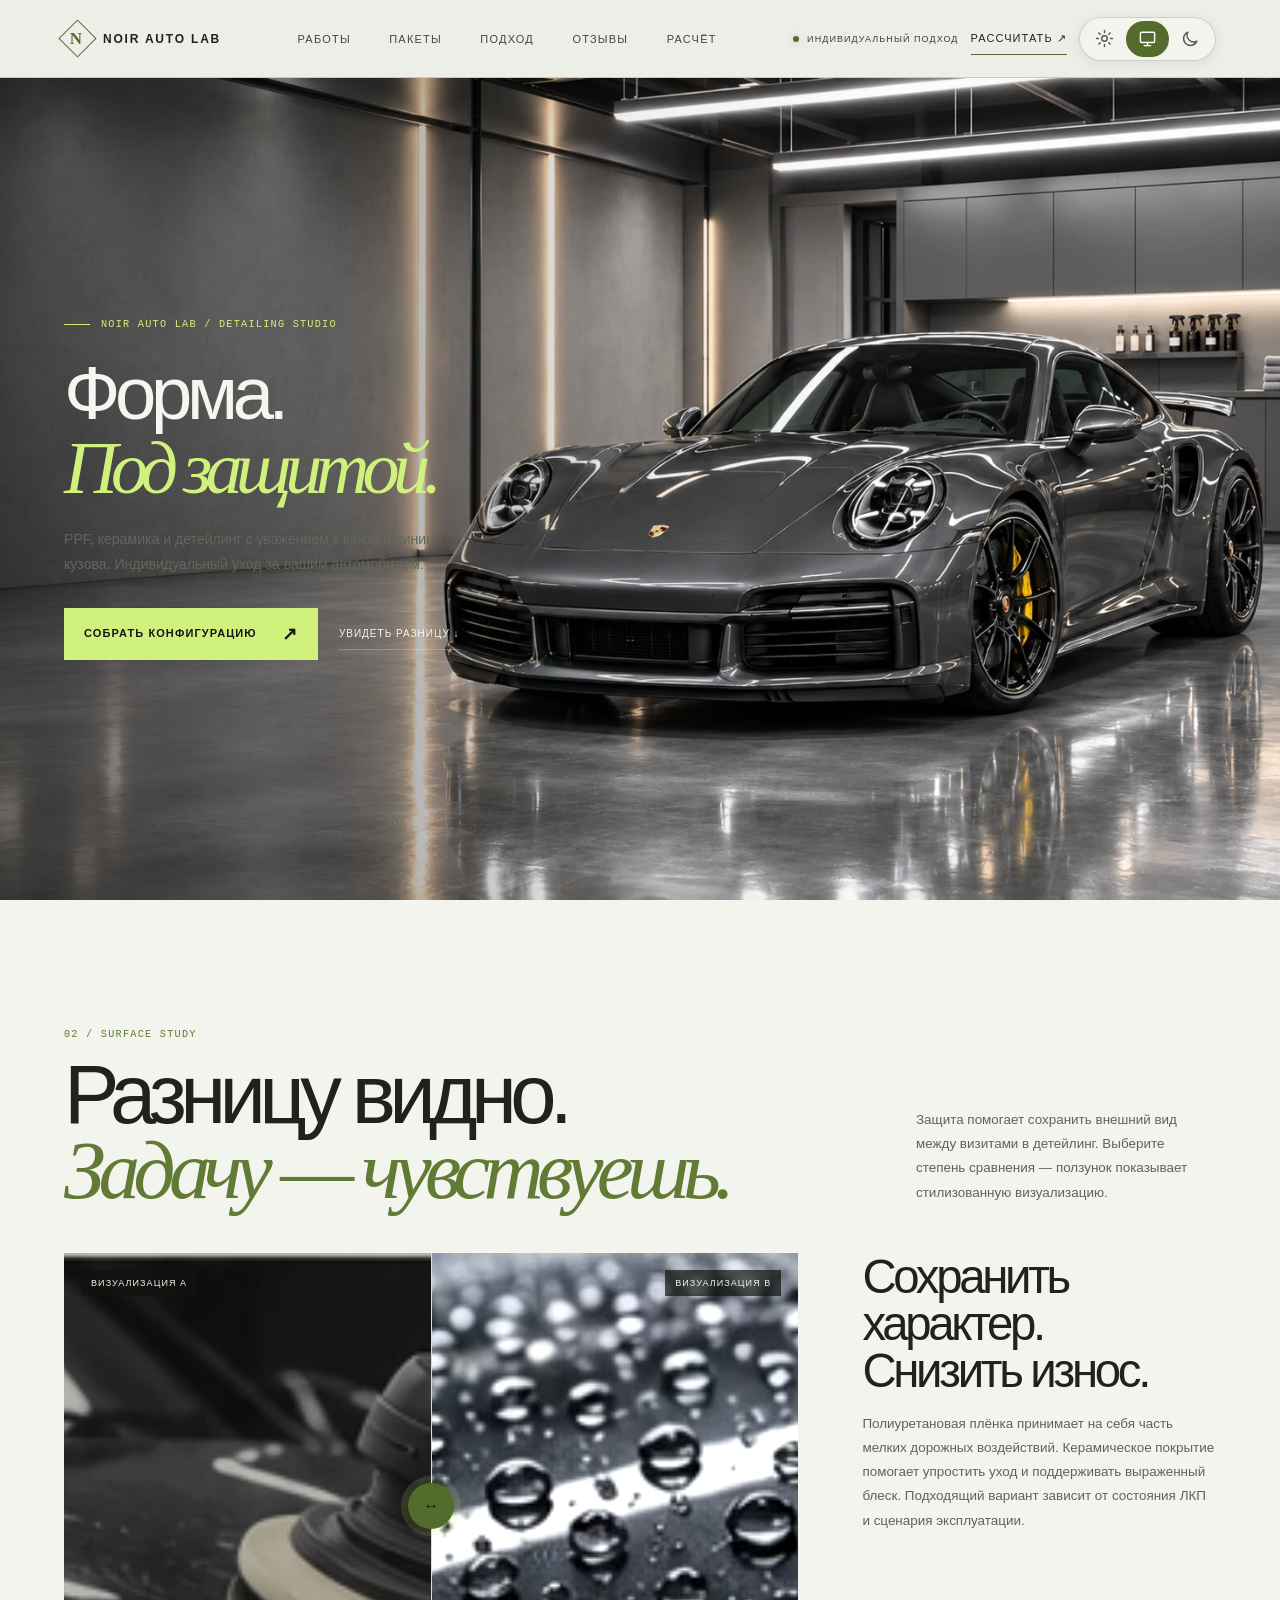
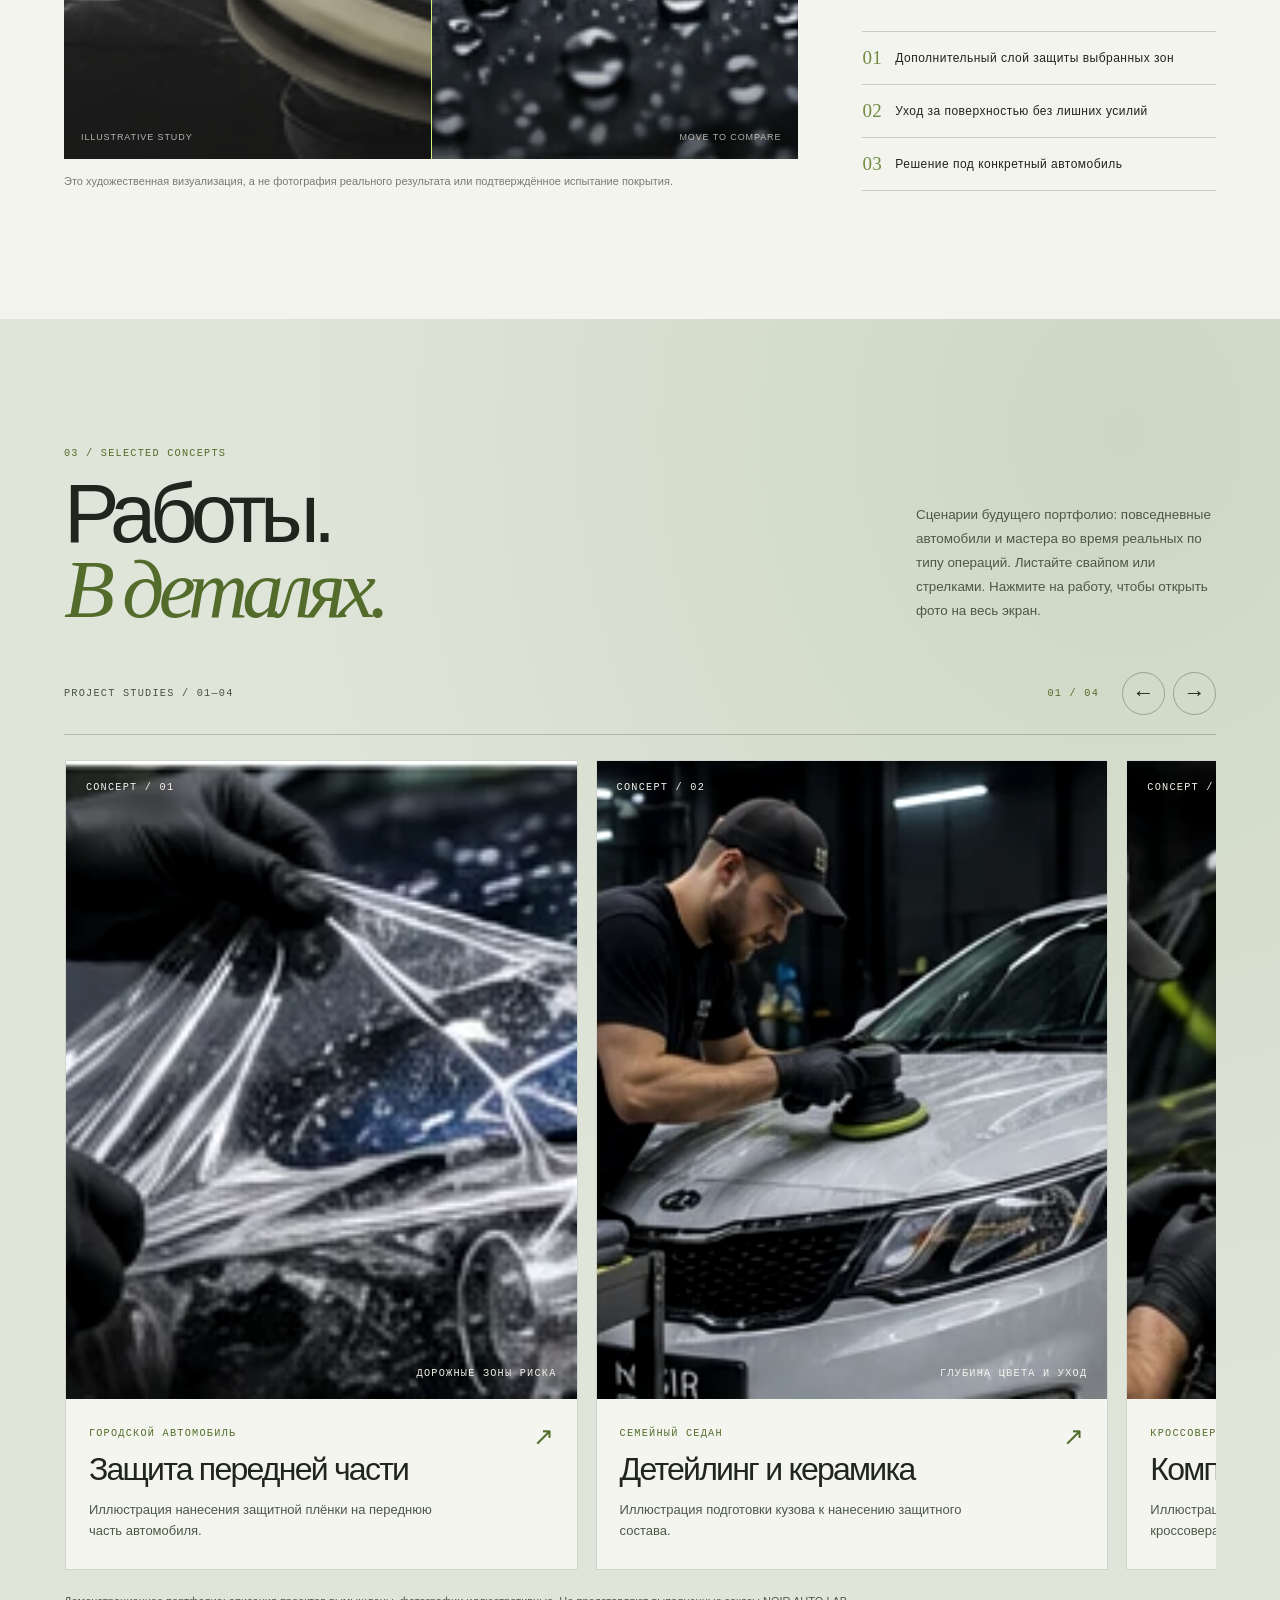
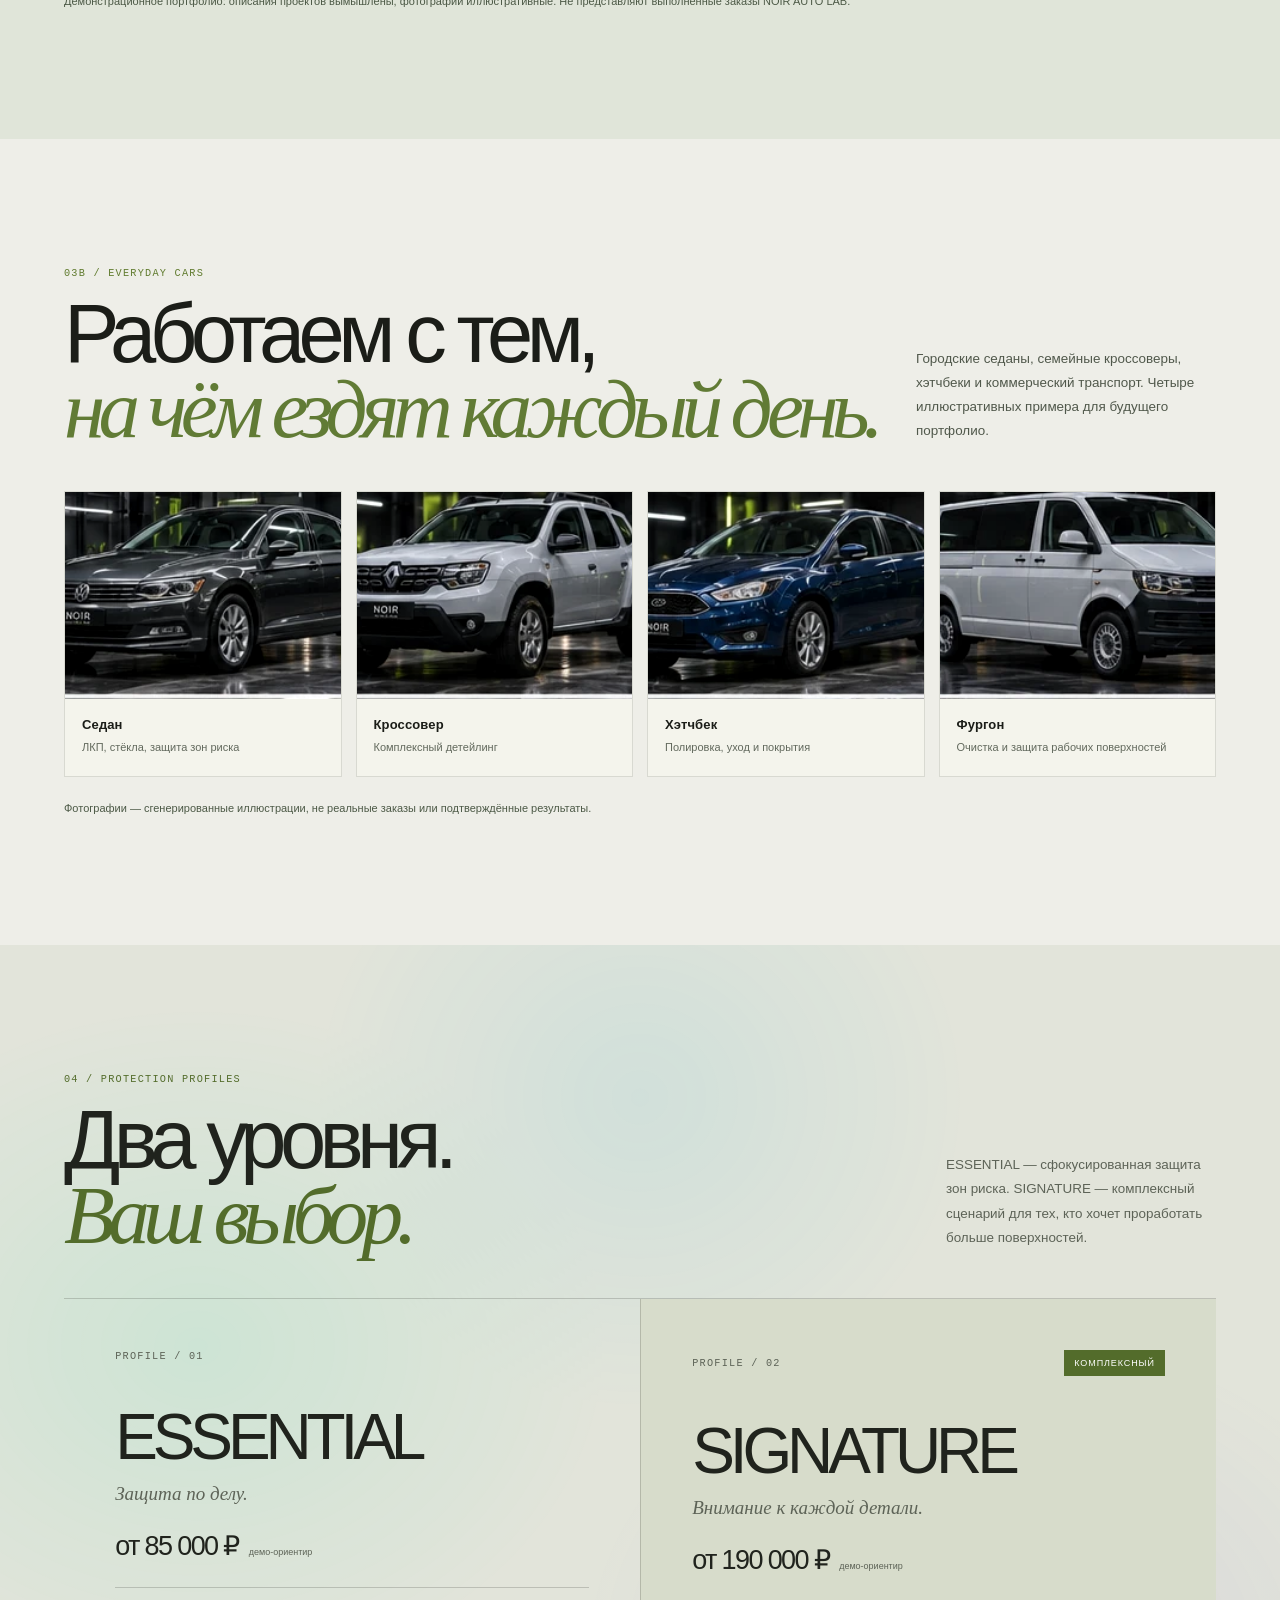
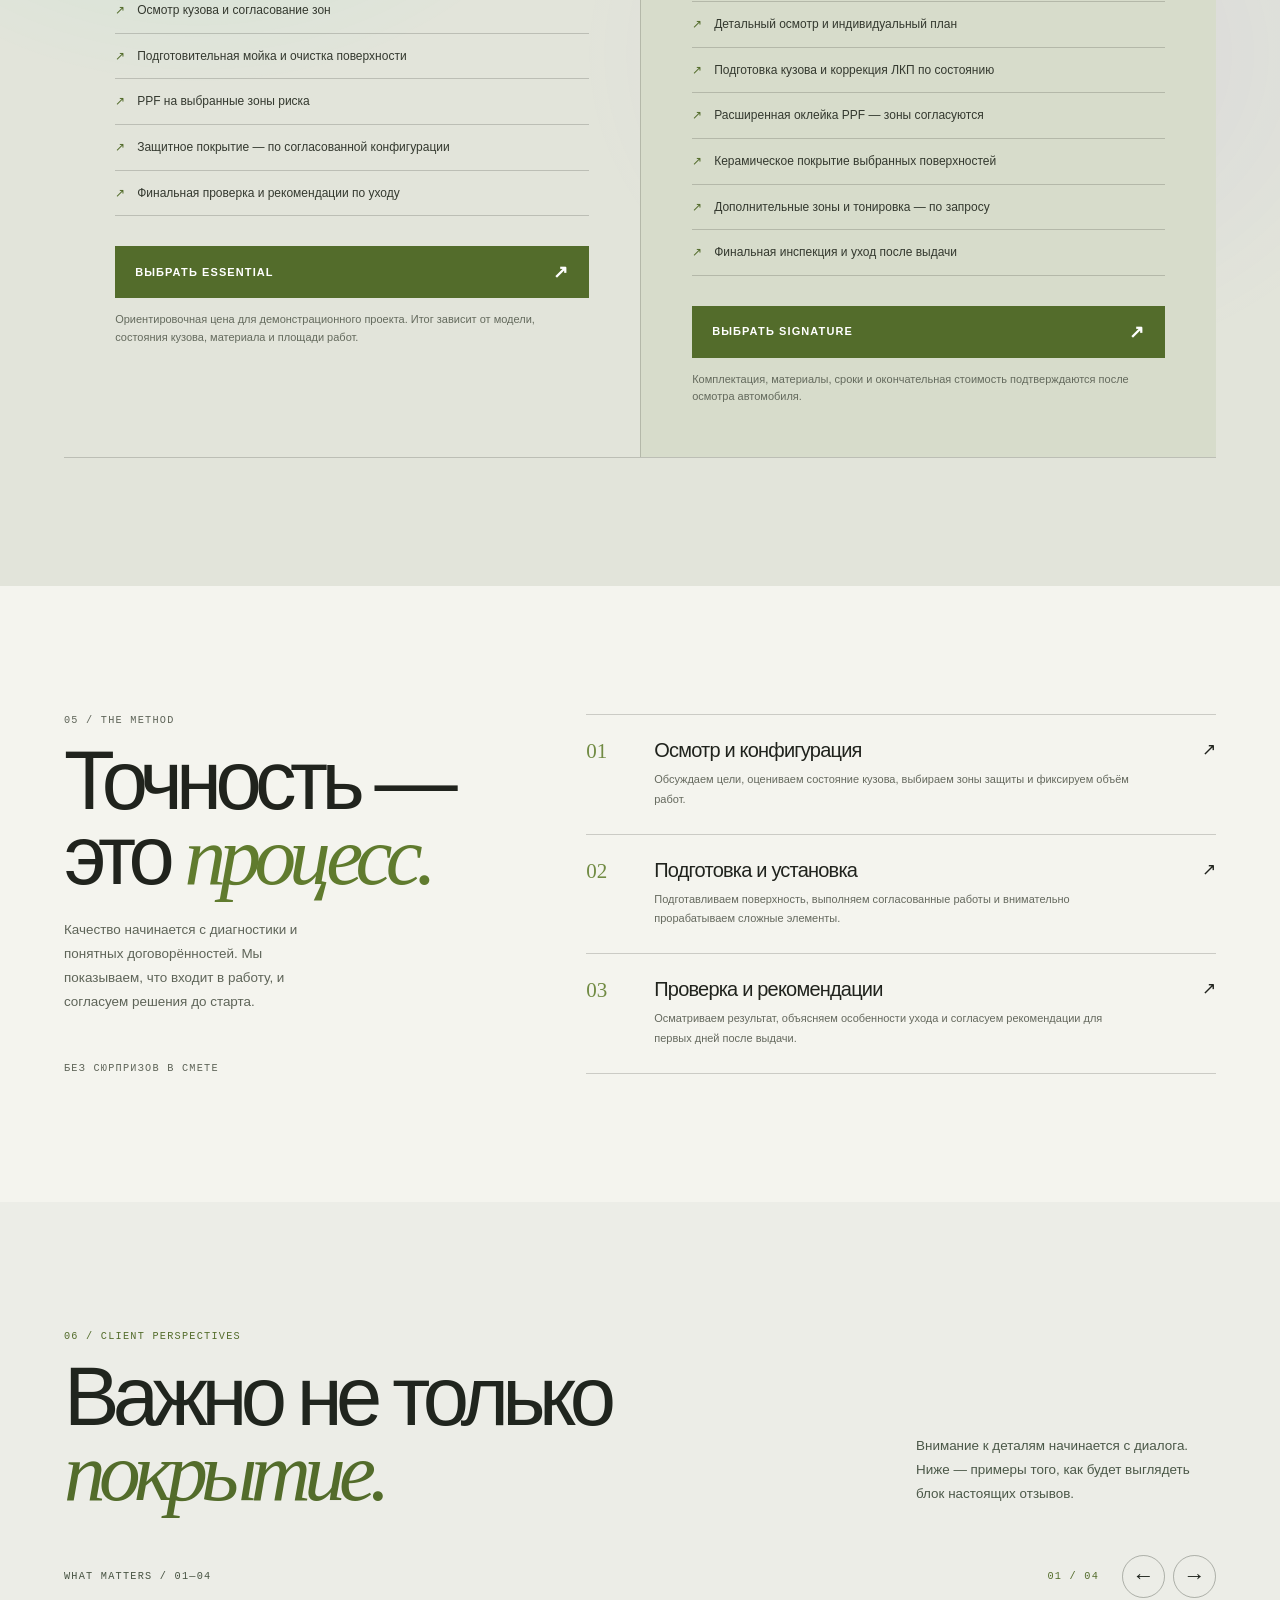
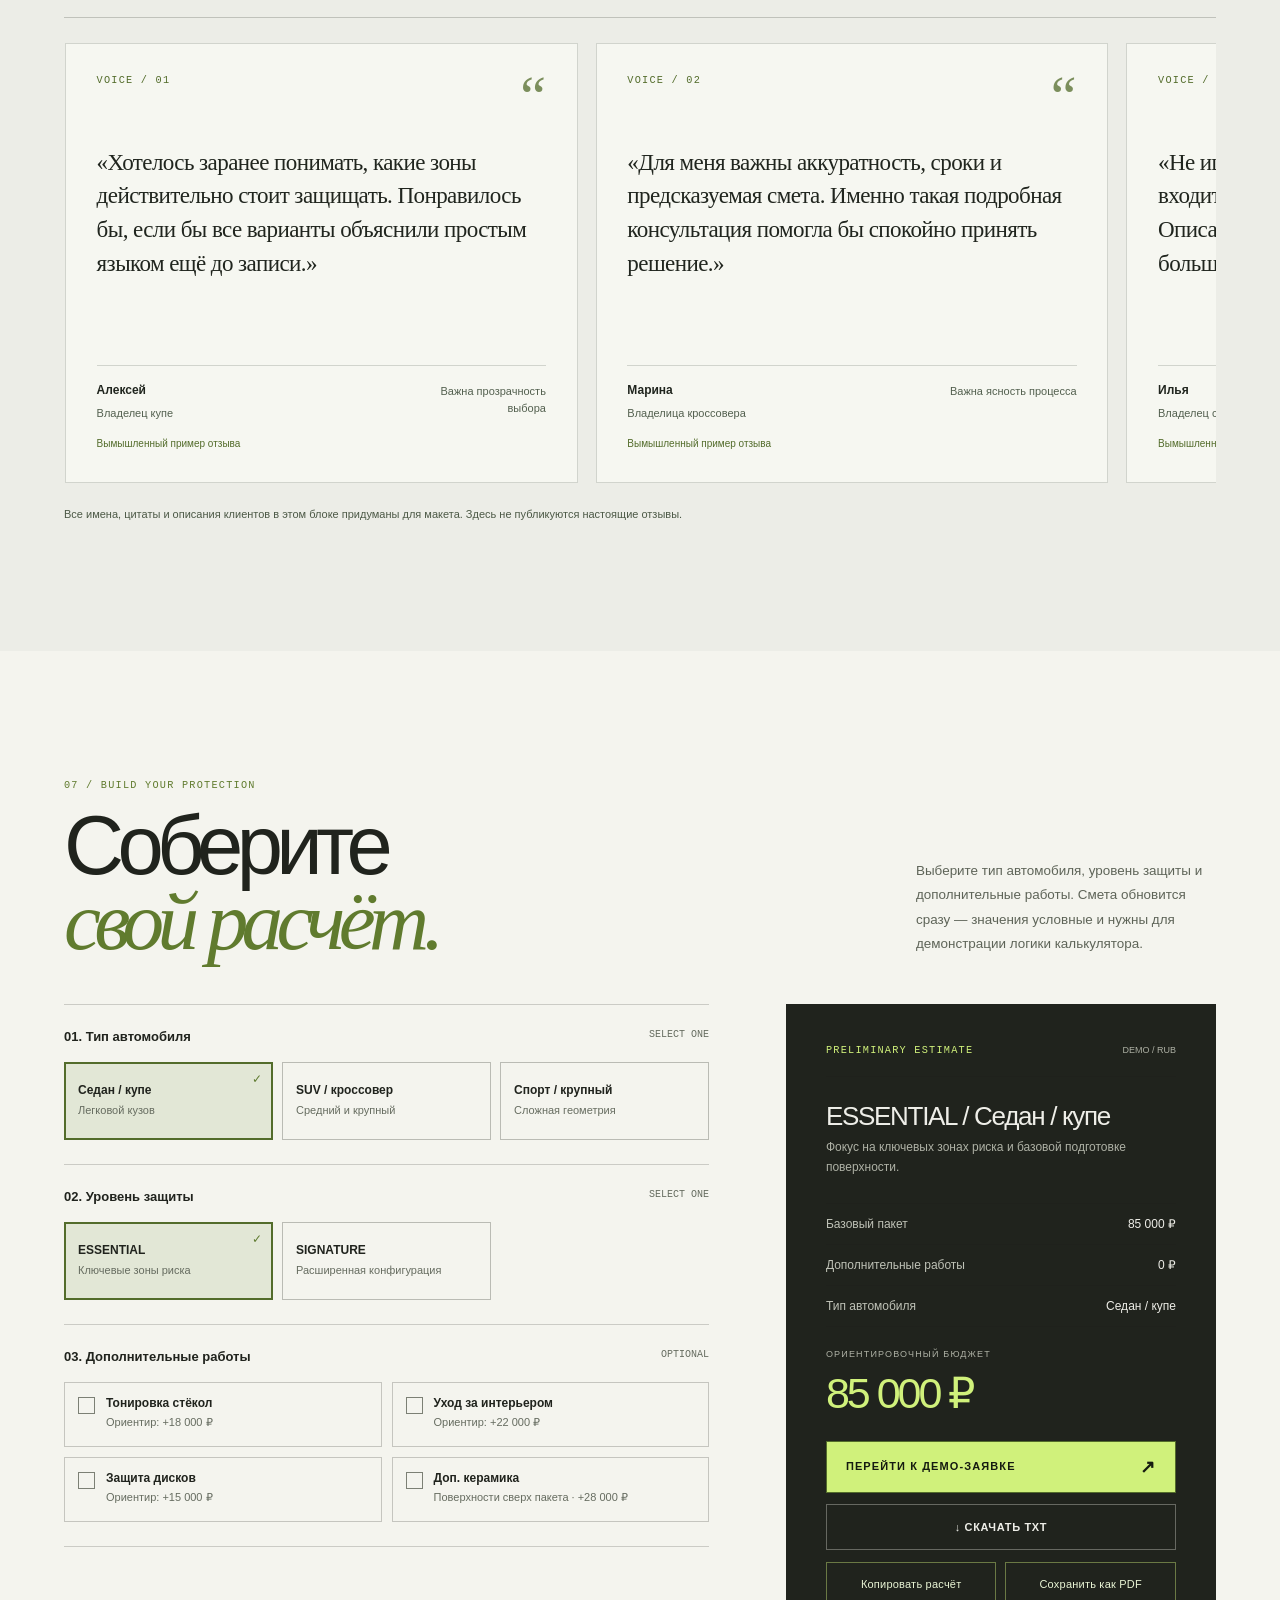
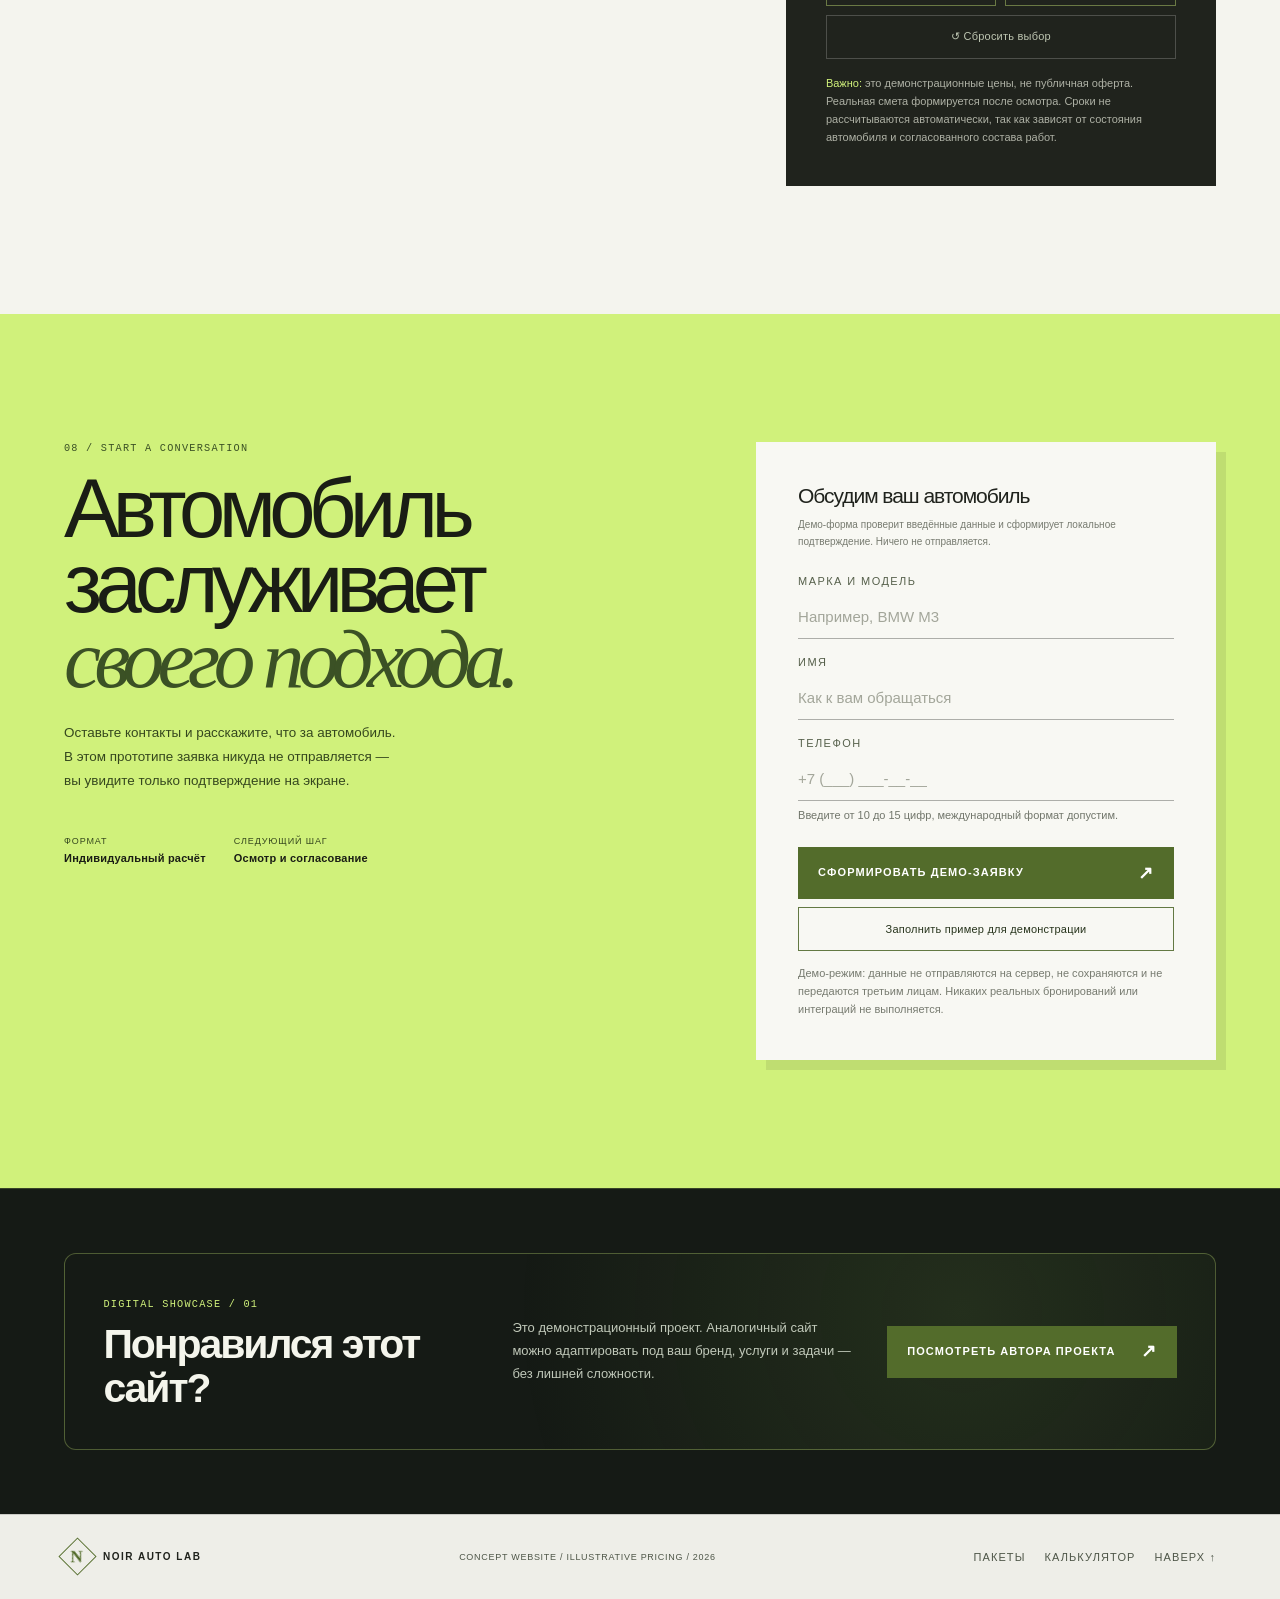
==== commit c5bf66c6: "feat: deploy pixel-aligned desktop and mobile Porsche Hero lighting switch with stable typography" ====
--- a/index.html
+++ b/index.html
@@ -34,7 +34,7 @@
   preload.rel = 'preload';
   preload.as = 'image';
   preload.type = 'image/webp';
-  preload.href = `assets/images/hero-${viewport}-${lighting}.webp${viewport === 'mobile' ? '?v=2' : ''}`;
+  preload.href = `assets/images/hero-${viewport}-${lighting}.webp${viewport === 'mobile' ? '?v=2' : '?v=3'}`;
   document.head.appendChild(preload);
 })();
 </script>
@@ -61,11 +61,11 @@
 <div class="hero-visual" id="heroArt" aria-hidden="true">
   <picture class="hero-scene hero-scene-dark">
     <source media="(max-width: 640px), (max-width: 900px) and (orientation: portrait)" srcset="assets/images/hero-mobile-dark.webp?v=2" type="image/webp"/>
-    <img src="assets/images/hero-desktop-dark.webp" alt="" decoding="async" fetchpriority="high" width="1536" height="864"/>
+    <img src="assets/images/hero-desktop-dark.webp?v=3" alt="" decoding="async" fetchpriority="high" width="1536" height="864"/>
   </picture>
   <picture class="hero-scene hero-scene-light">
     <source media="(max-width: 640px), (max-width: 900px) and (orientation: portrait)" srcset="assets/images/hero-mobile-light.webp?v=2" type="image/webp"/>
-    <img src="assets/images/hero-desktop-light.webp" alt="" decoding="async" width="1536" height="864"/>
+    <img src="assets/images/hero-desktop-light.webp?v=3" alt="" decoding="async" width="1536" height="864"/>
   </picture>
 </div>
 <div class="hero-scrim" aria-hidden="true"></div>
--- a/assets/css/style.css
+++ b/assets/css/style.css
@@ -719,3 +719,9 @@
     background: linear-gradient(180deg,rgba(4,6,8,.65) 0%,rgba(4,6,8,.28) 35%,transparent 66%);
   }
 }
+
+/* Hero typography: pixel-stable across theme changes on every viewport. */
+:root[data-theme="light"] .hero .hero-copy h1,
+:root[data-theme="dark"] .hero .hero-copy h1 { font-family: Inter, Arial, Helvetica, sans-serif; font-weight: 500; }
+:root[data-theme="light"] .hero .hero-copy h1 em,
+:root[data-theme="dark"] .hero .hero-copy h1 em { font-family: Georgia, 'Times New Roman', serif; font-weight: 400; }
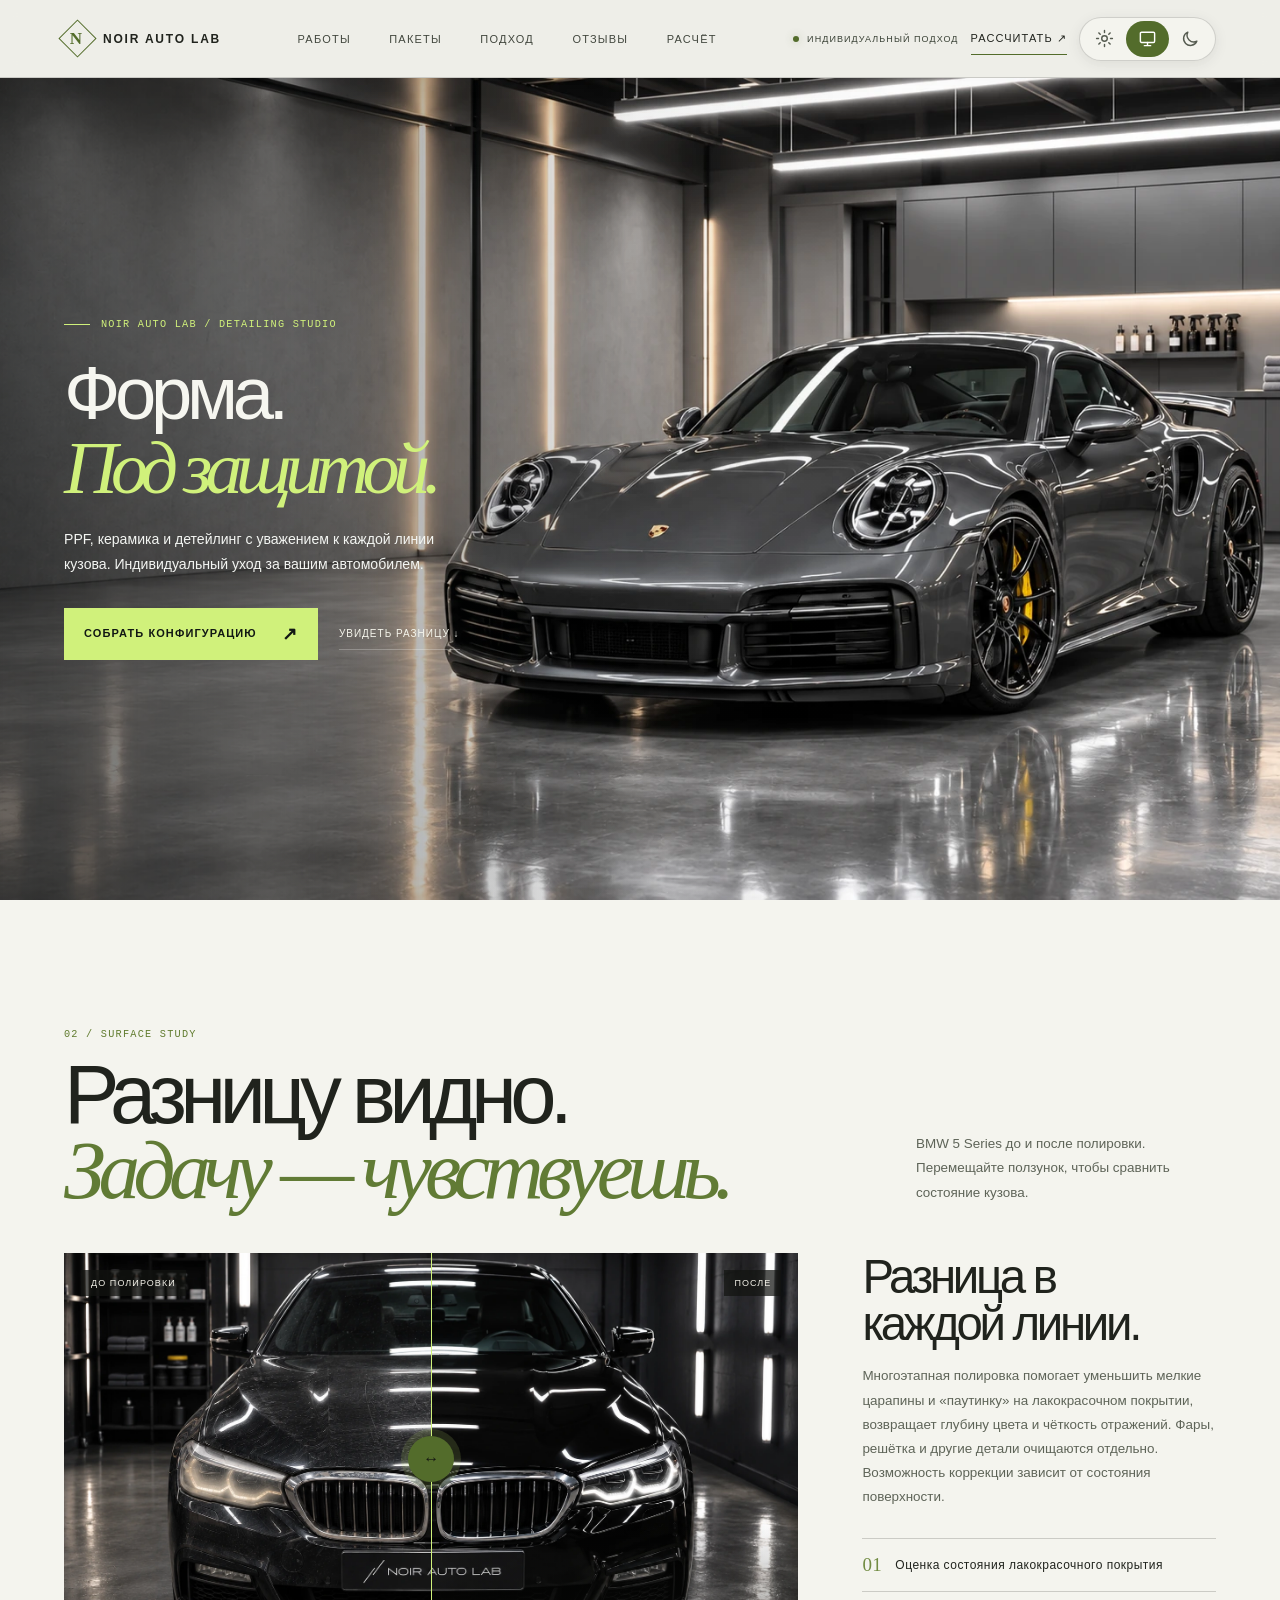
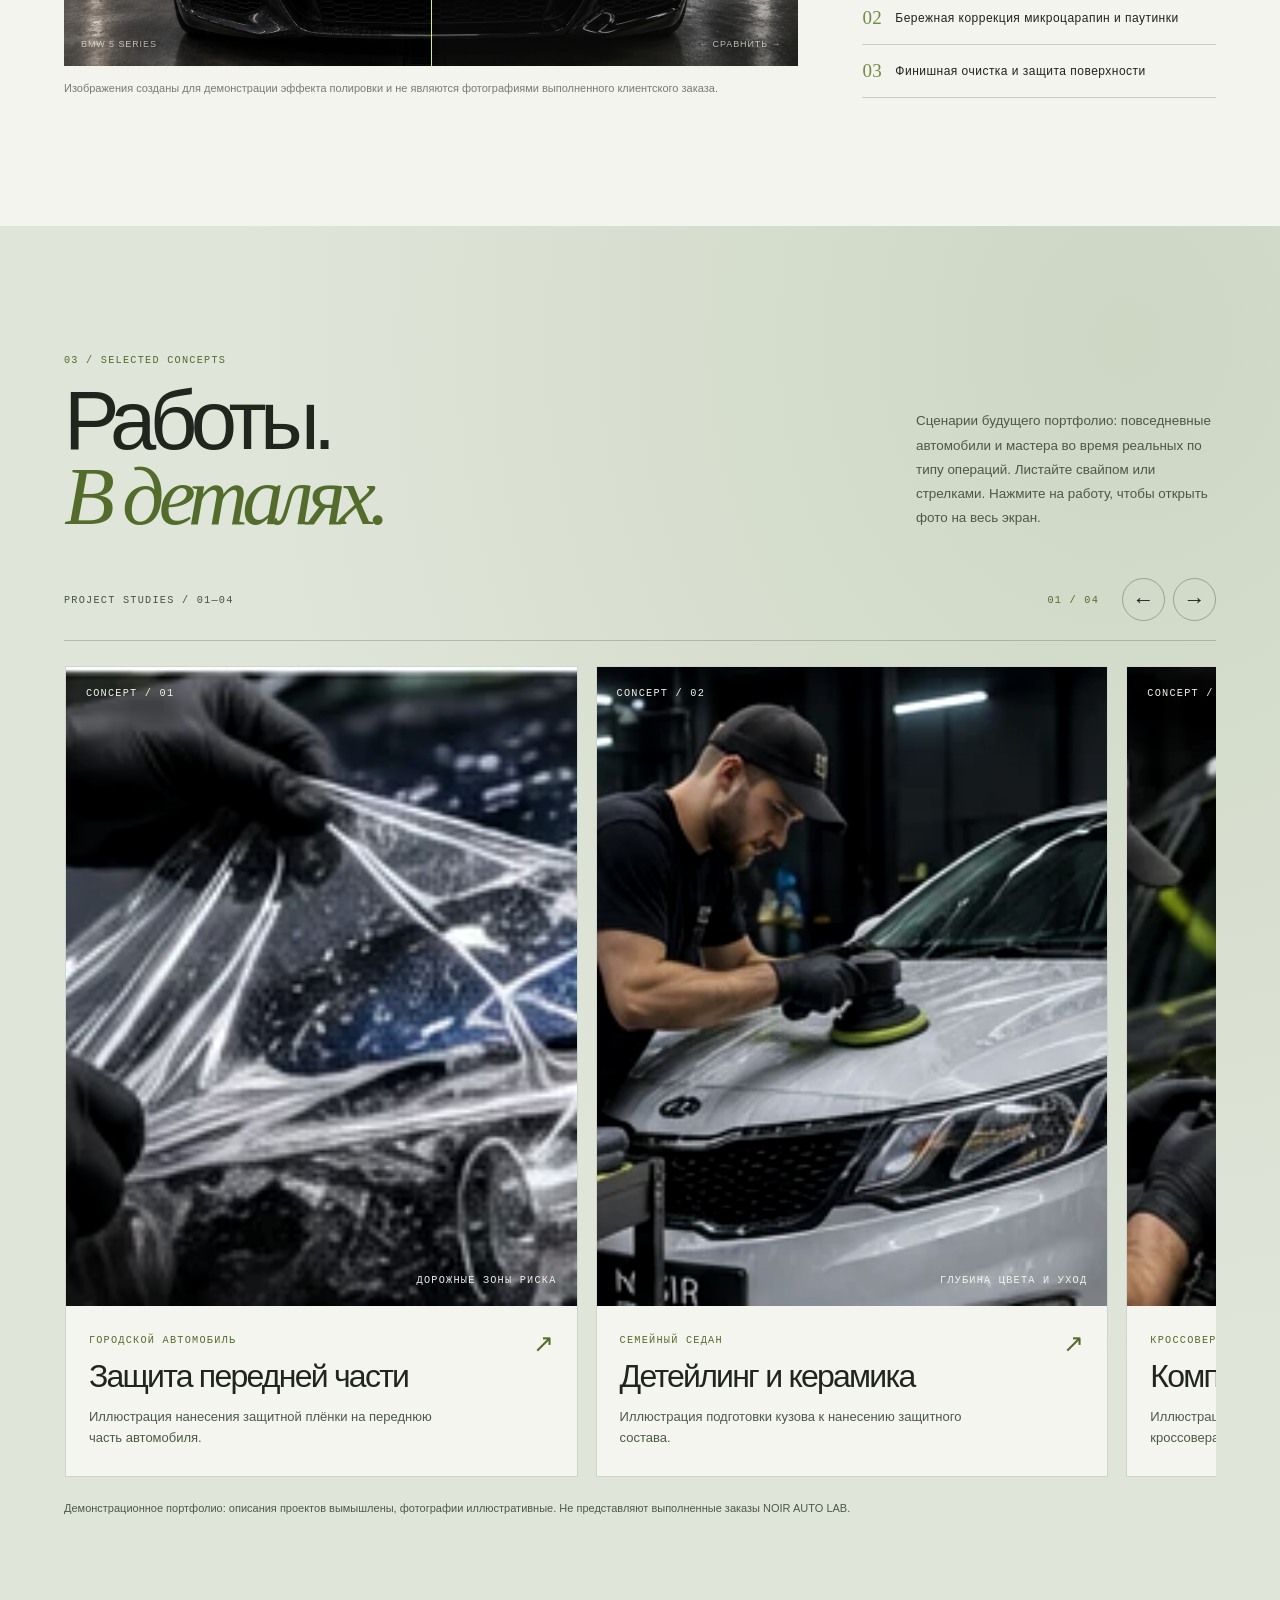
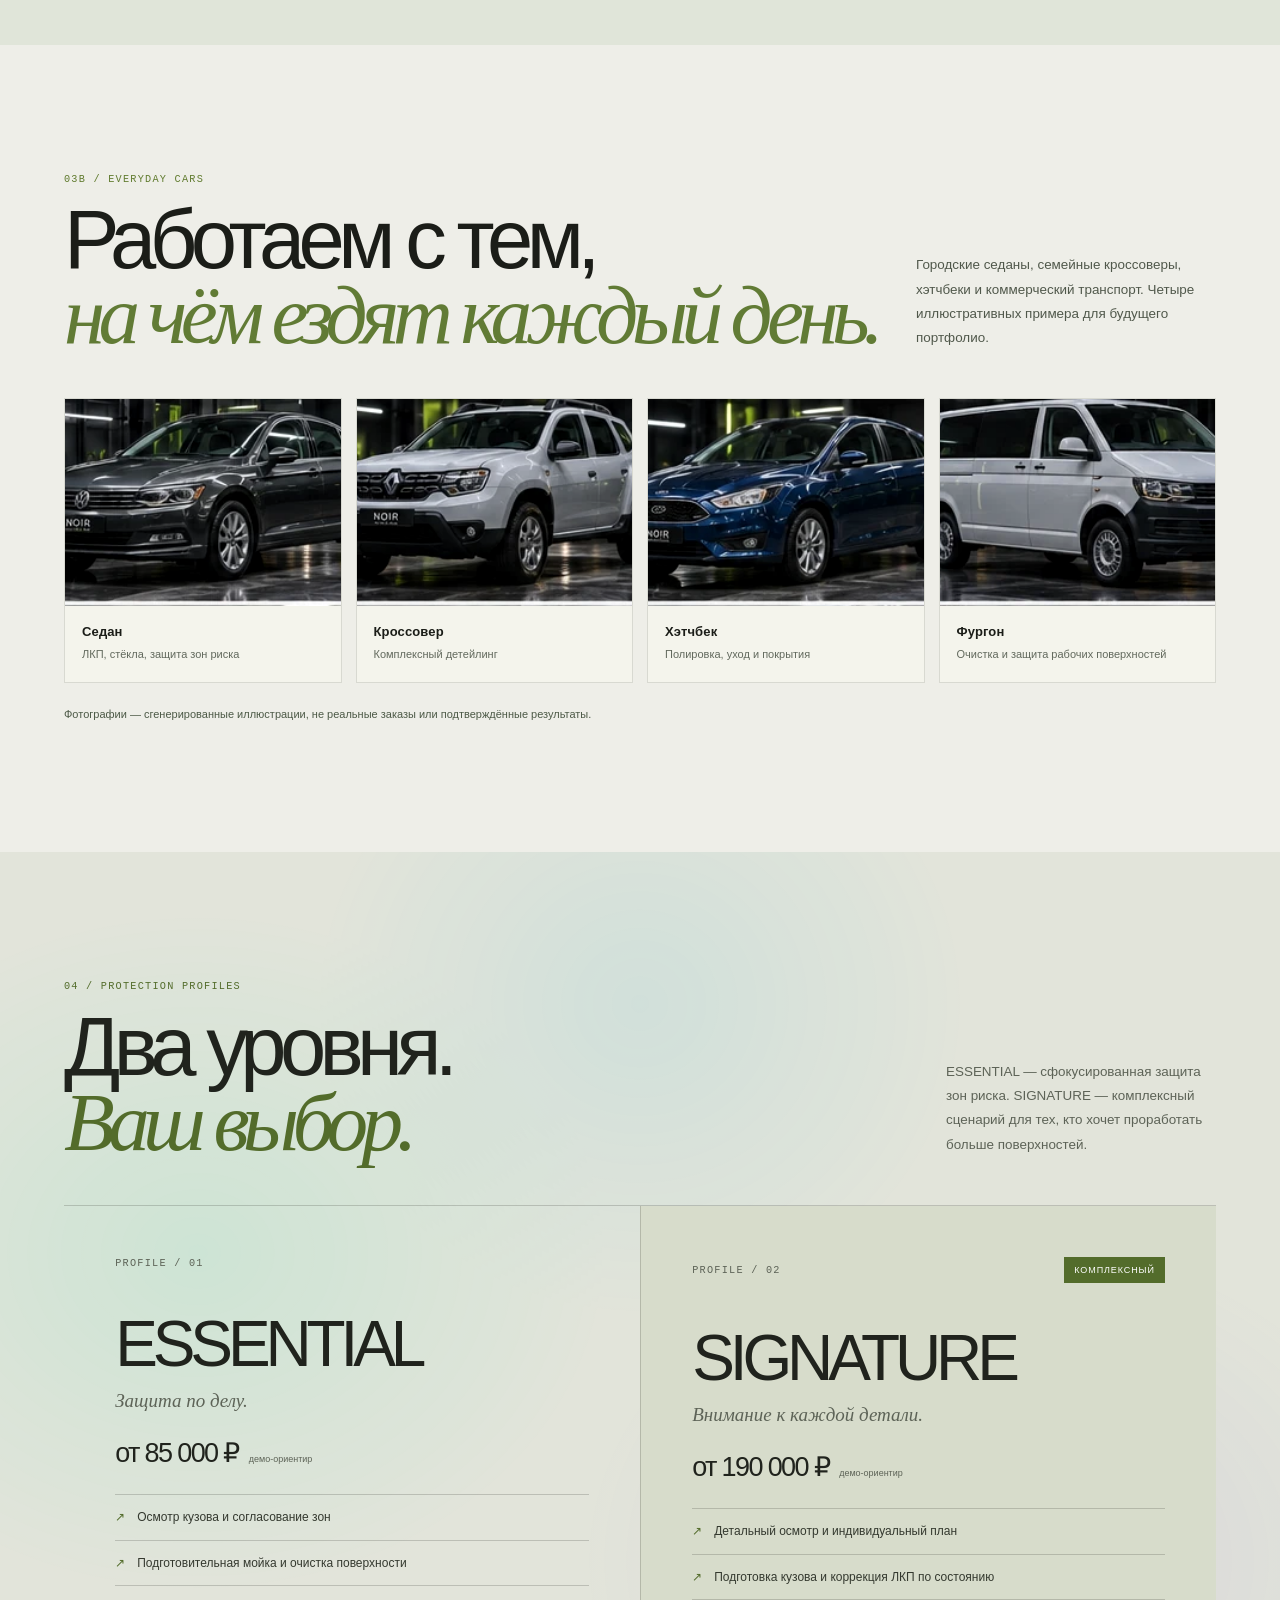
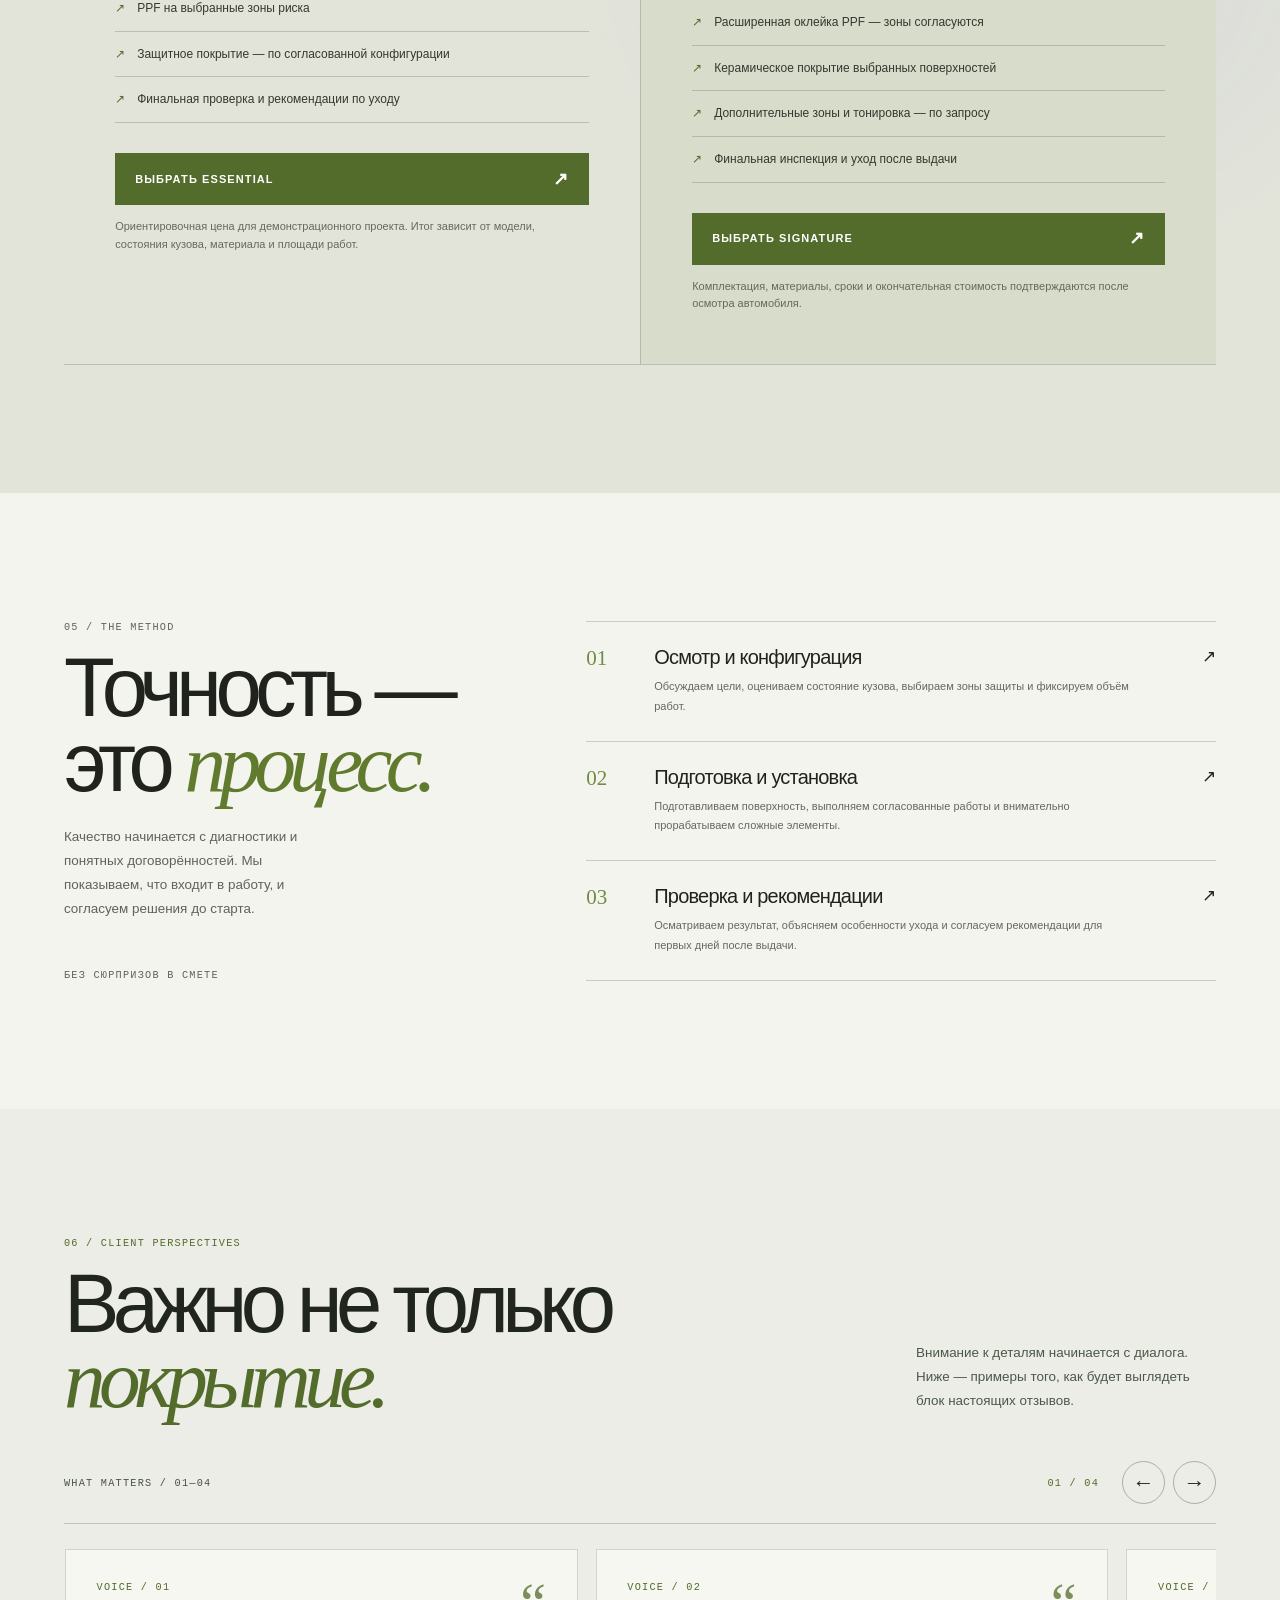
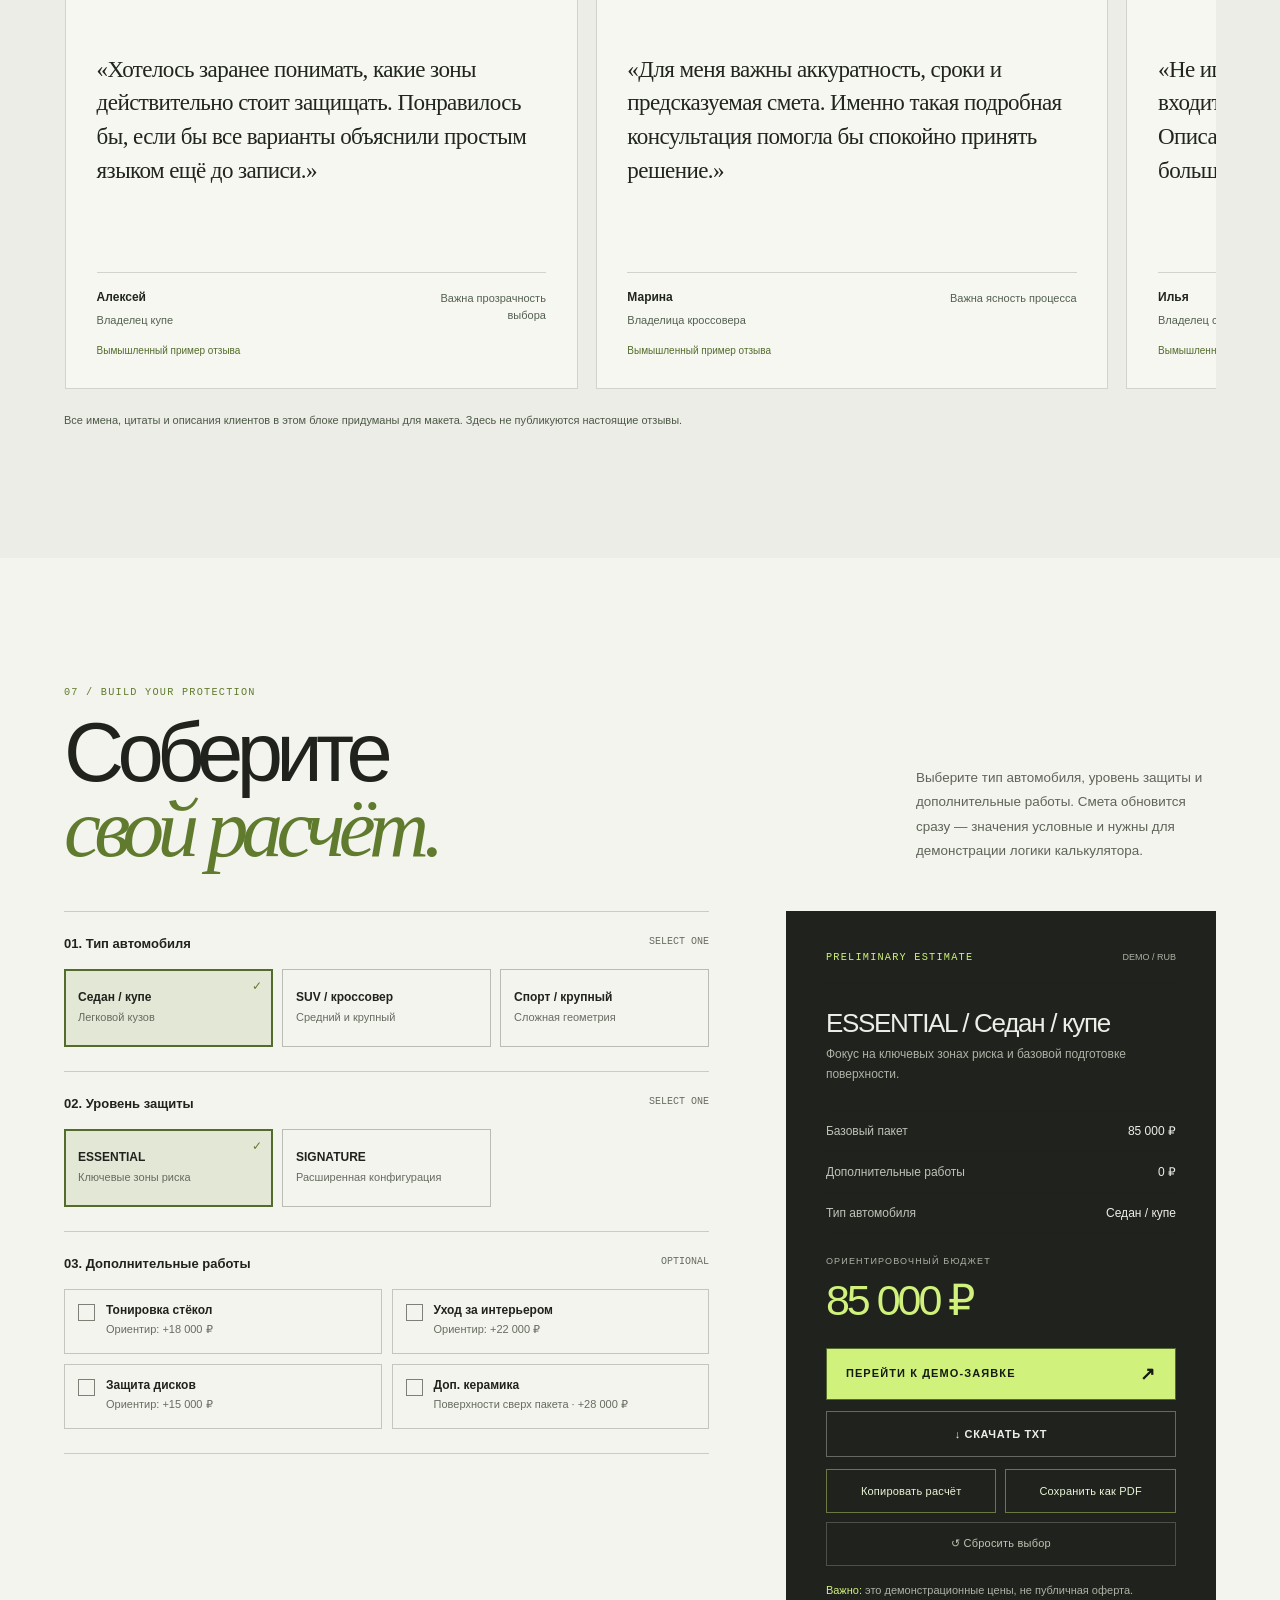
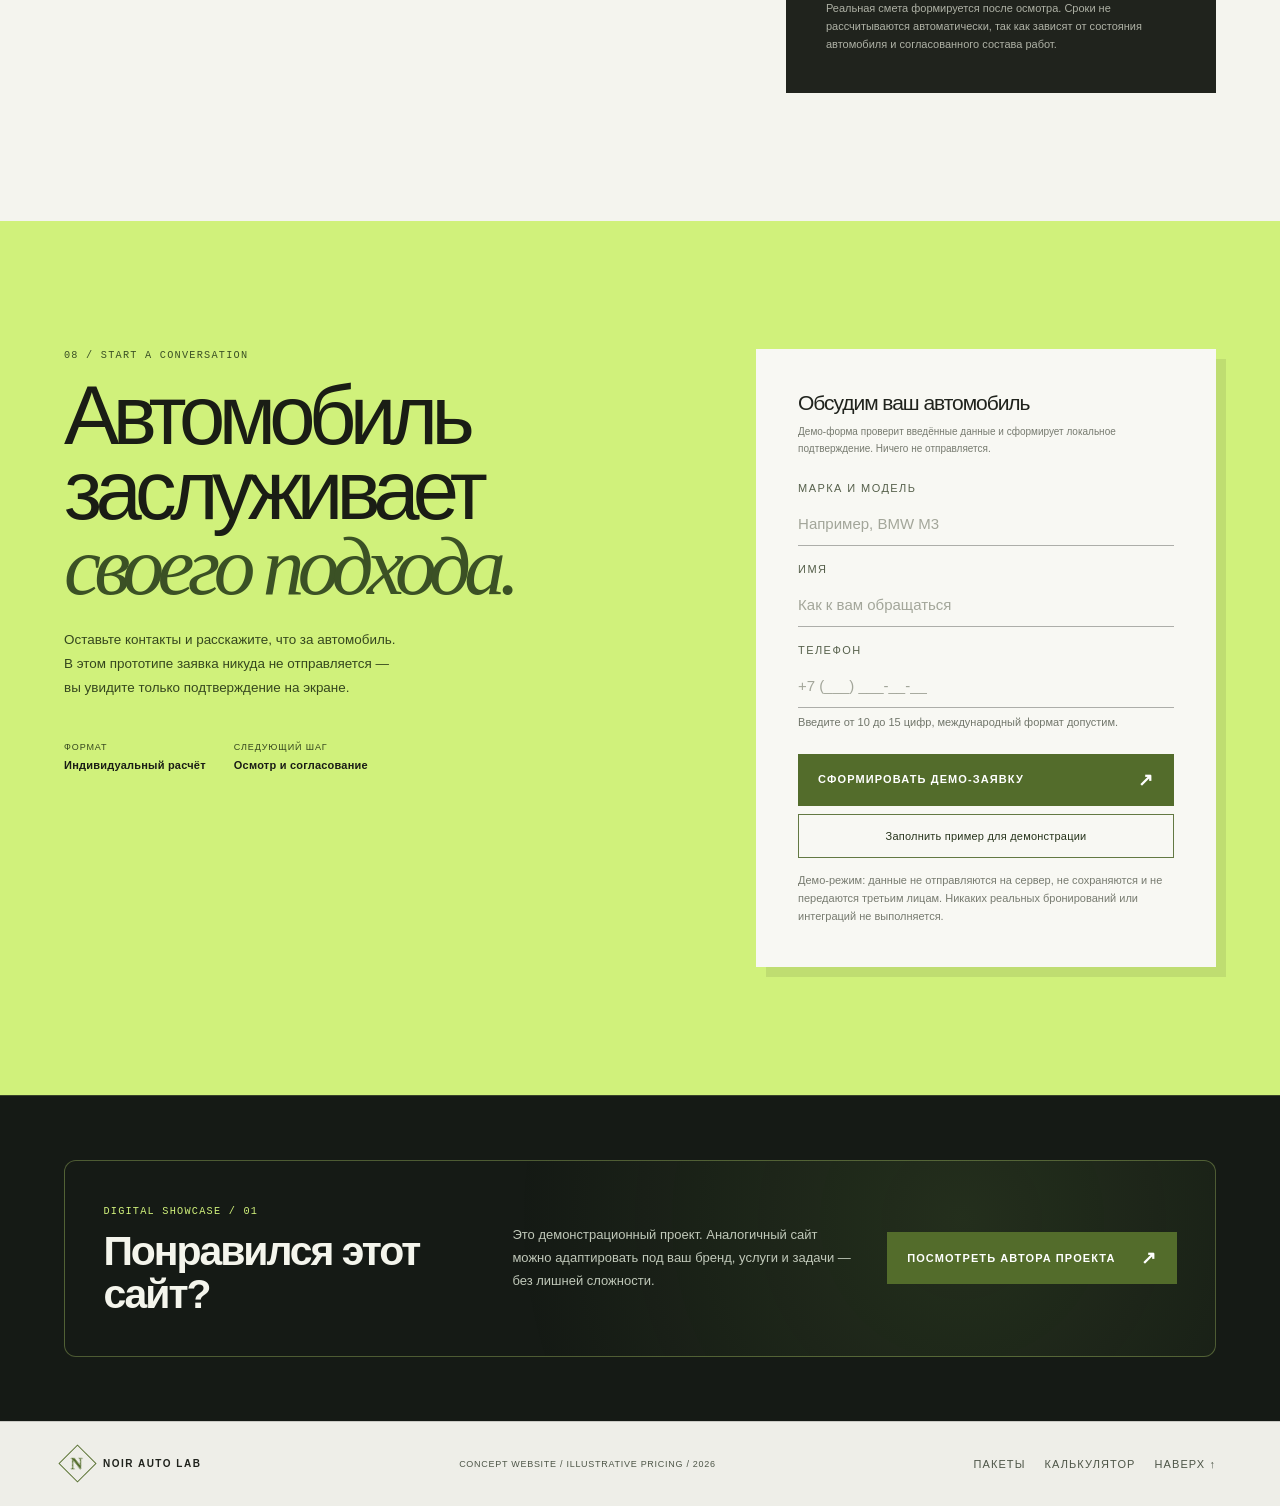
==== commit 152deba5: "feat: publish matched BMW before/after detailing comparison" ====
--- a/index.html
+++ b/index.html
@@ -77,16 +77,16 @@
 </div>
 </section>
 <section class="section studio" id="result">
-<div class="section-head reveal"><div><div class="section-index mono">02 / Surface study</div><h2>Разницу видно.<br/><em>Задачу — чувствуешь.</em></h2></div><p class="section-intro">Защита помогает сохранить внешний вид между визитами в детейлинг. Выберите степень сравнения — ползунок показывает стилизованную визуализацию.</p></div>
+<div class="section-head reveal"><div><div class="section-index mono">02 / Surface study</div><h2>Разницу видно.<br/><em>Задачу — чувствуешь.</em></h2></div><p class="section-intro">BMW 5 Series до и после полировки. Перемещайте ползунок, чтобы сравнить состояние кузова.</p></div>
 <div class="comparison reveal">
 <div><div class="compare-box" id="compareBox" style="--split:50%">
-<img alt="Крупный план гидрофобного эффекта на кузове — художественная иллюстрация" class="after" decoding="async" height="570" loading="lazy" src="assets/images/compare/finish.webp" width="980"/>
-<div class="before-clip" id="beforeClip"><img alt="" class="before" decoding="async" height="570" loading="lazy" src="assets/images/compare/before.webp" width="980"/></div>
-<span class="compare-label left">Визуализация A</span><span class="compare-label right">Визуализация B</span><div aria-hidden="true" class="compare-knob">↔</div>
-<input aria-describedby="compareHelp" aria-label="Сравнение художественных изображений: сдвиньте ползунок" class="compare-control" id="compareControl" max="96" min="4" type="range" value="50"/>
-<div class="compare-foot"><span>Illustrative study</span><span>Move to compare</span></div>
-</div><p class="demo-note" id="compareHelp">Это художественная визуализация, а не фотография реального результата или подтверждённое испытание покрытия.</p></div>
-<div class="compare-copy"><div><h3>Сохранить характер.<br/>Снизить износ.</h3><p>Полиуретановая плёнка принимает на себя часть мелких дорожных воздействий. Керамическое покрытие помогает упростить уход и поддерживать выраженный блеск. Подходящий вариант зависит от состояния ЛКП и сценария эксплуатации.</p></div><div class="benefits"><div class="benefit"><b>01</b><span>Дополнительный слой защиты выбранных зон</span></div><div class="benefit"><b>02</b><span>Уход за поверхностью без лишних усилий</span></div><div class="benefit"><b>03</b><span>Решение под конкретный автомобиль</span></div></div></div>
+<img alt="Чёрная BMW 5 Series после полировки: глянцевый капот, чистые фары и радиаторная решётка" class="after" decoding="async" height="941" loading="lazy" src="assets/images/compare/finish.webp?v=bmw3" width="1672"/>
+<div class="before-clip" id="beforeClip"><img alt="Чёрная BMW 5 Series до полировки: паутинка микроцарапин на капоте, потускневшие фары и следы эксплуатации" class="before" decoding="async" height="941" loading="lazy" src="assets/images/compare/before.webp?v=bmw3" width="1672"/></div>
+<span class="compare-label left">ДО ПОЛИРОВКИ</span><span class="compare-label right">ПОСЛЕ</span><div aria-hidden="true" class="compare-knob">↔</div>
+<input aria-describedby="compareHelp" aria-label="BMW 5 Series до и после полировки: переместите ползунок" class="compare-control" id="compareControl" max="96" min="4" type="range" value="50"/>
+<div class="compare-foot"><span>BMW 5 SERIES</span><span>← СРАВНИТЬ →</span></div>
+</div><p class="demo-note" id="compareHelp">Изображения созданы для демонстрации эффекта полировки и не являются фотографиями выполненного клиентского заказа.</p></div>
+<div class="compare-copy"><div><h3>Разница в<br/>каждой линии.</h3><p>Многоэтапная полировка помогает уменьшить мелкие царапины и «паутинку» на лакокрасочном покрытии, возвращает глубину цвета и чёткость отражений. Фары, решётка и другие детали очищаются отдельно. Возможность коррекции зависит от состояния поверхности.</p></div><div class="benefits"><div class="benefit"><b>01</b><span>Оценка состояния лакокрасочного покрытия</span></div><div class="benefit"><b>02</b><span>Бережная коррекция микроцарапин и паутинки</span></div><div class="benefit"><b>03</b><span>Финишная очистка и защита поверхности</span></div></div></div>
 </div>
 </section>
 <section aria-labelledby="worksHeading" class="section works" id="works">
--- a/assets/css/style.css
+++ b/assets/css/style.css
@@ -725,3 +725,23 @@
 :root[data-theme="dark"] .hero .hero-copy h1 { font-family: Inter, Arial, Helvetica, sans-serif; font-weight: 500; }
 :root[data-theme="light"] .hero .hero-copy h1 em,
 :root[data-theme="dark"] .hero .hero-copy h1 em { font-family: Georgia, 'Times New Roman', serif; font-weight: 400; }
+
+/* Prevent entry-animation transforms from shifting Hero text during theme changes. */
+html.motion-ready .hero .hero-copy .eyebrow,
+html.motion-ready .hero .hero-copy h1,
+html.motion-ready .hero .hero-copy .hero-desc,
+html.motion-ready .hero .hero-copy .actions {
+  animation: none !important;
+  opacity: 1 !important;
+  transform: none !important;
+  filter: none !important;
+}
+/* Keep light-mode Hero copy legible over the brighter, user-approved photograph. */
+:root[data-theme="light"] .hero .hero-desc {
+  color: #f3f5f2;
+}
+
+/* BMW before/after: full-width matched 16:9 photos, no artificial filters. */
+.compare-box { aspect-ratio: 1672 / 941; min-height: 0; background: #0b0d0e; }
+.compare-box .before,.compare-box .after { filter: none !important; object-fit: cover; object-position: center center; }
+@media (max-width: 640px) { .compare-box { aspect-ratio: 1672 / 941; min-height: 0; } }
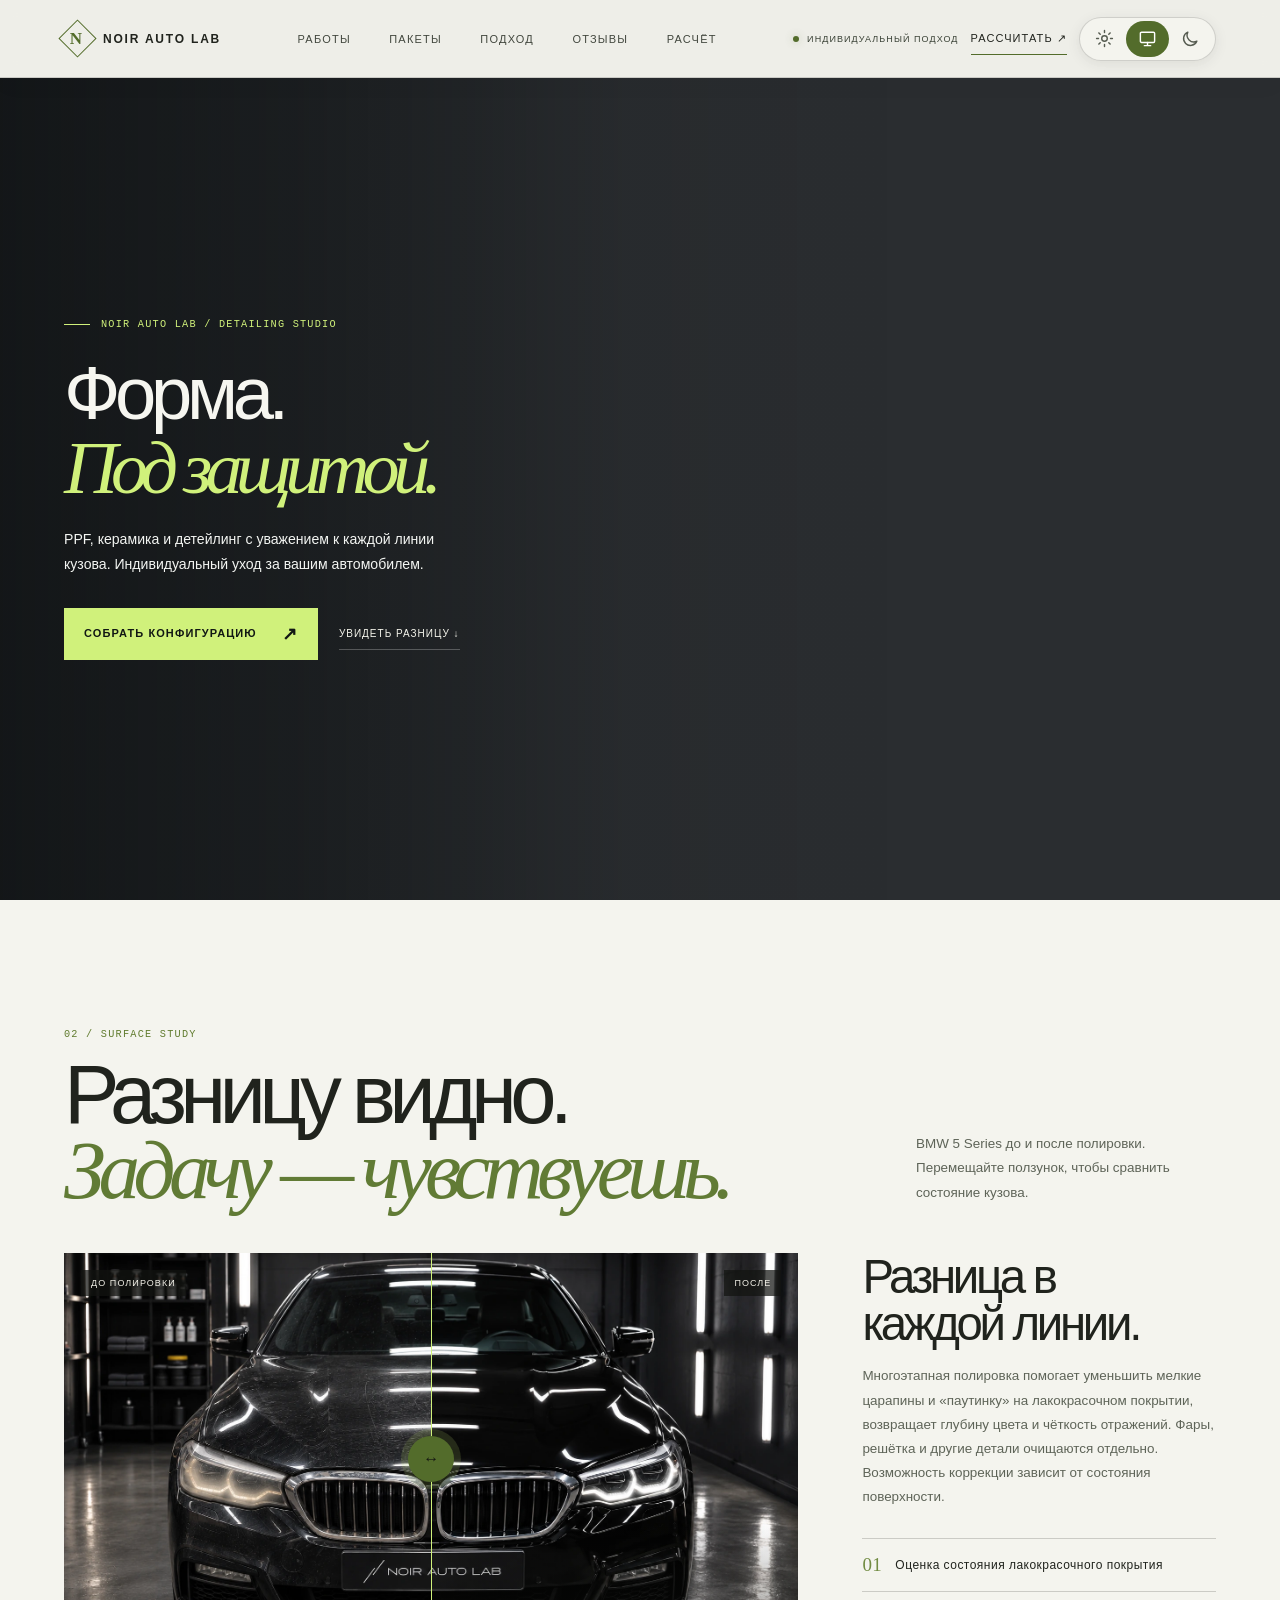
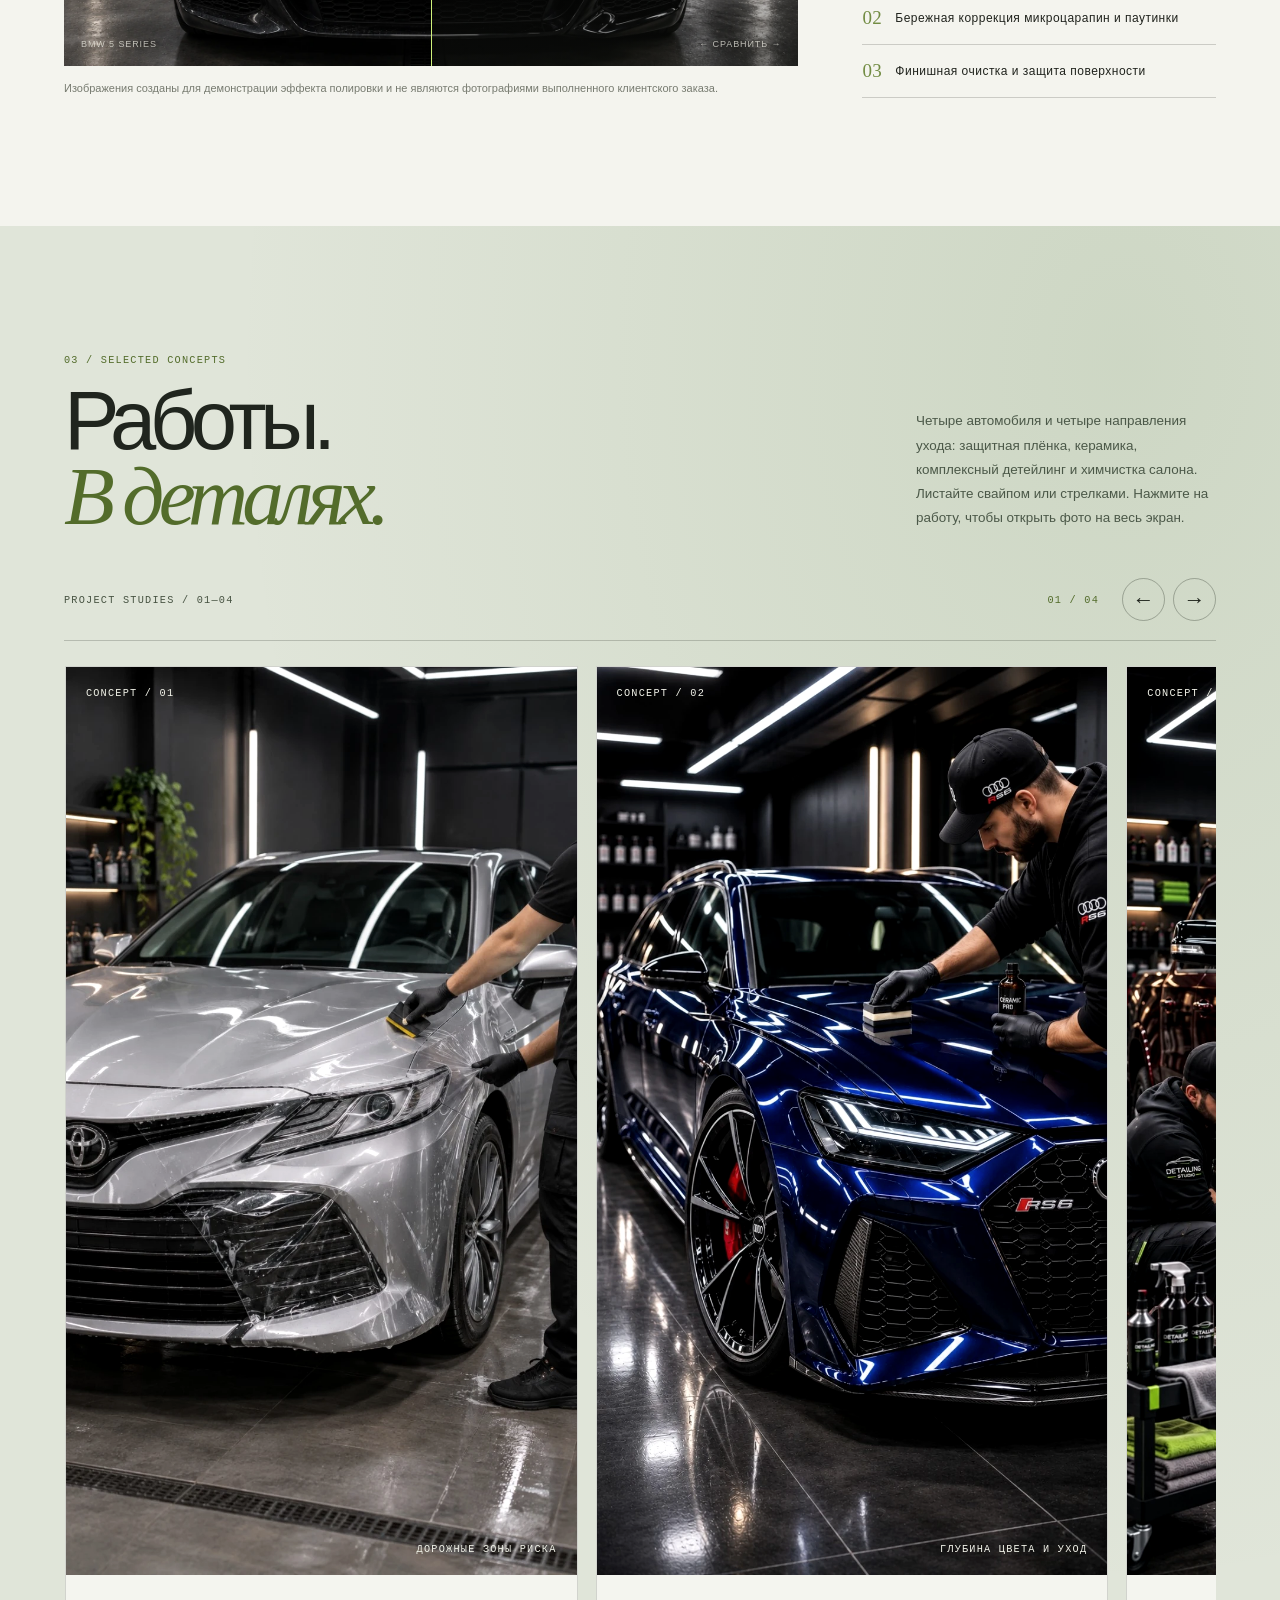
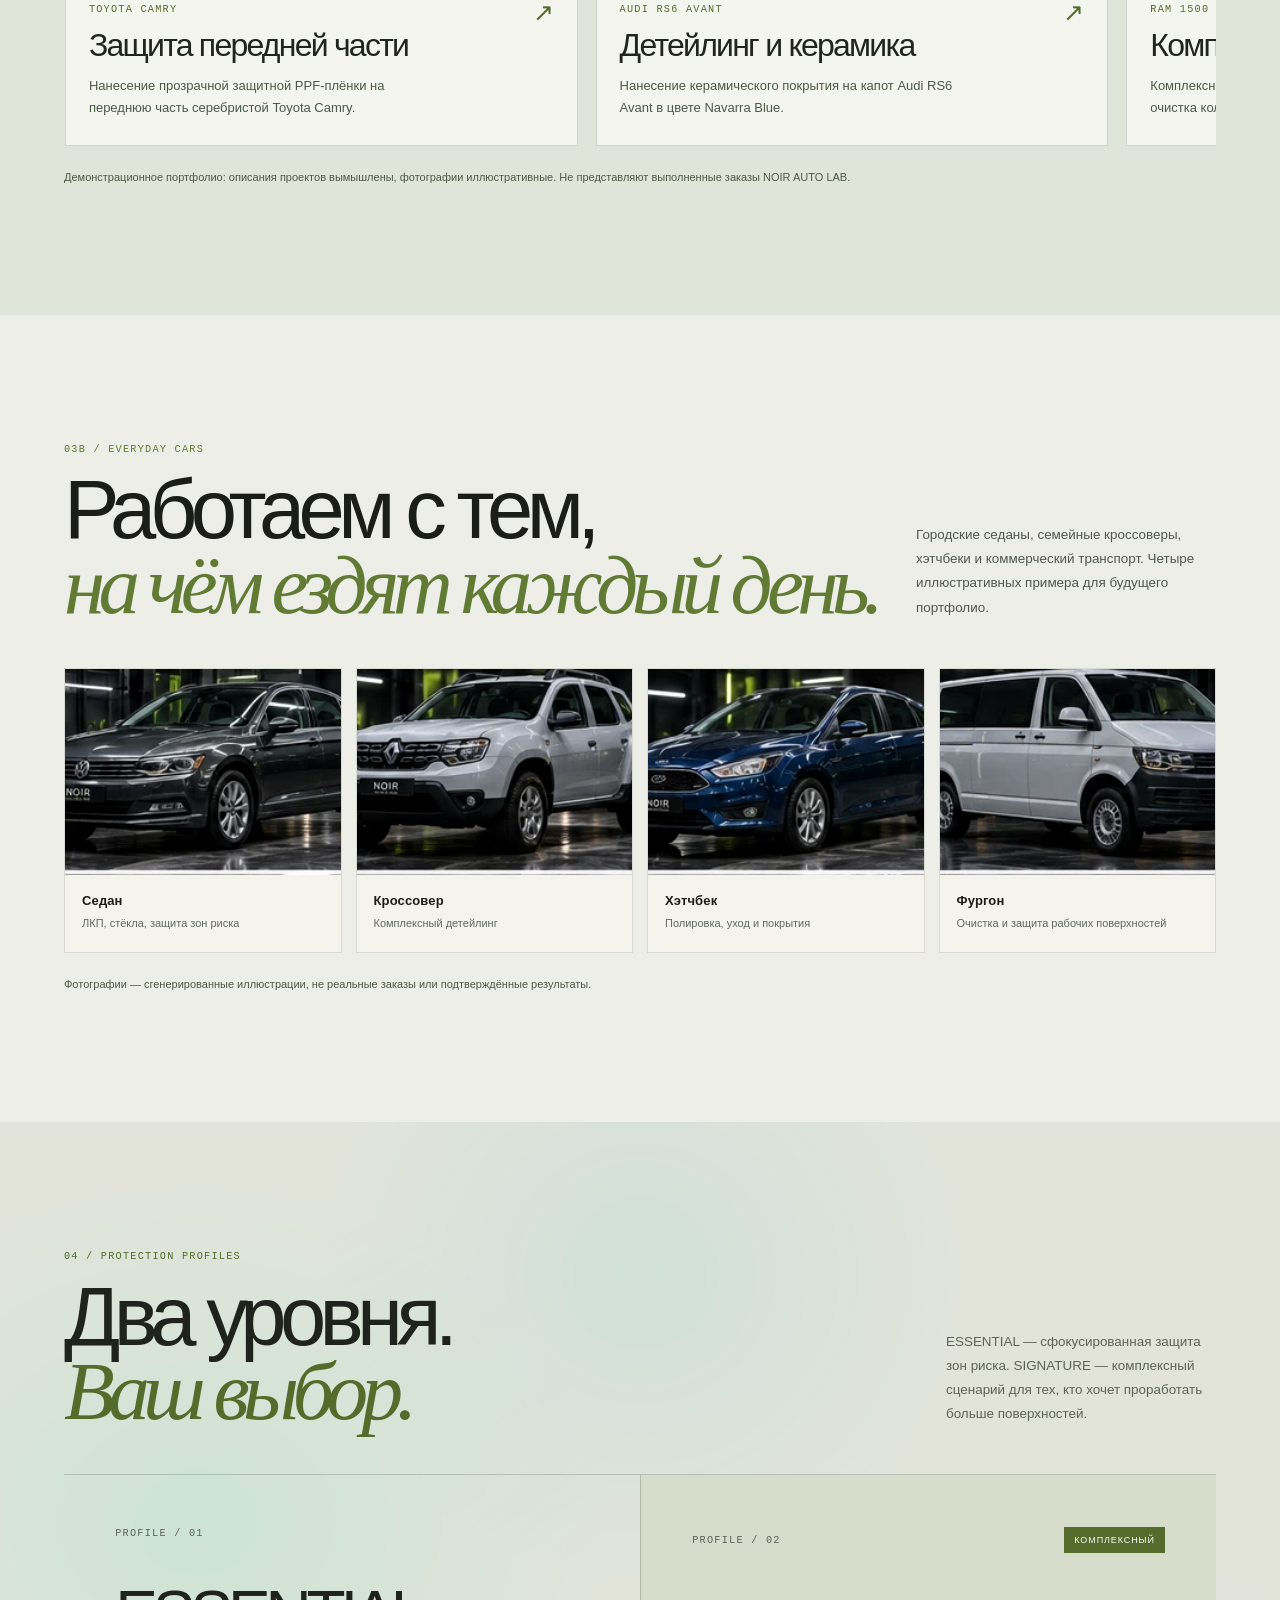
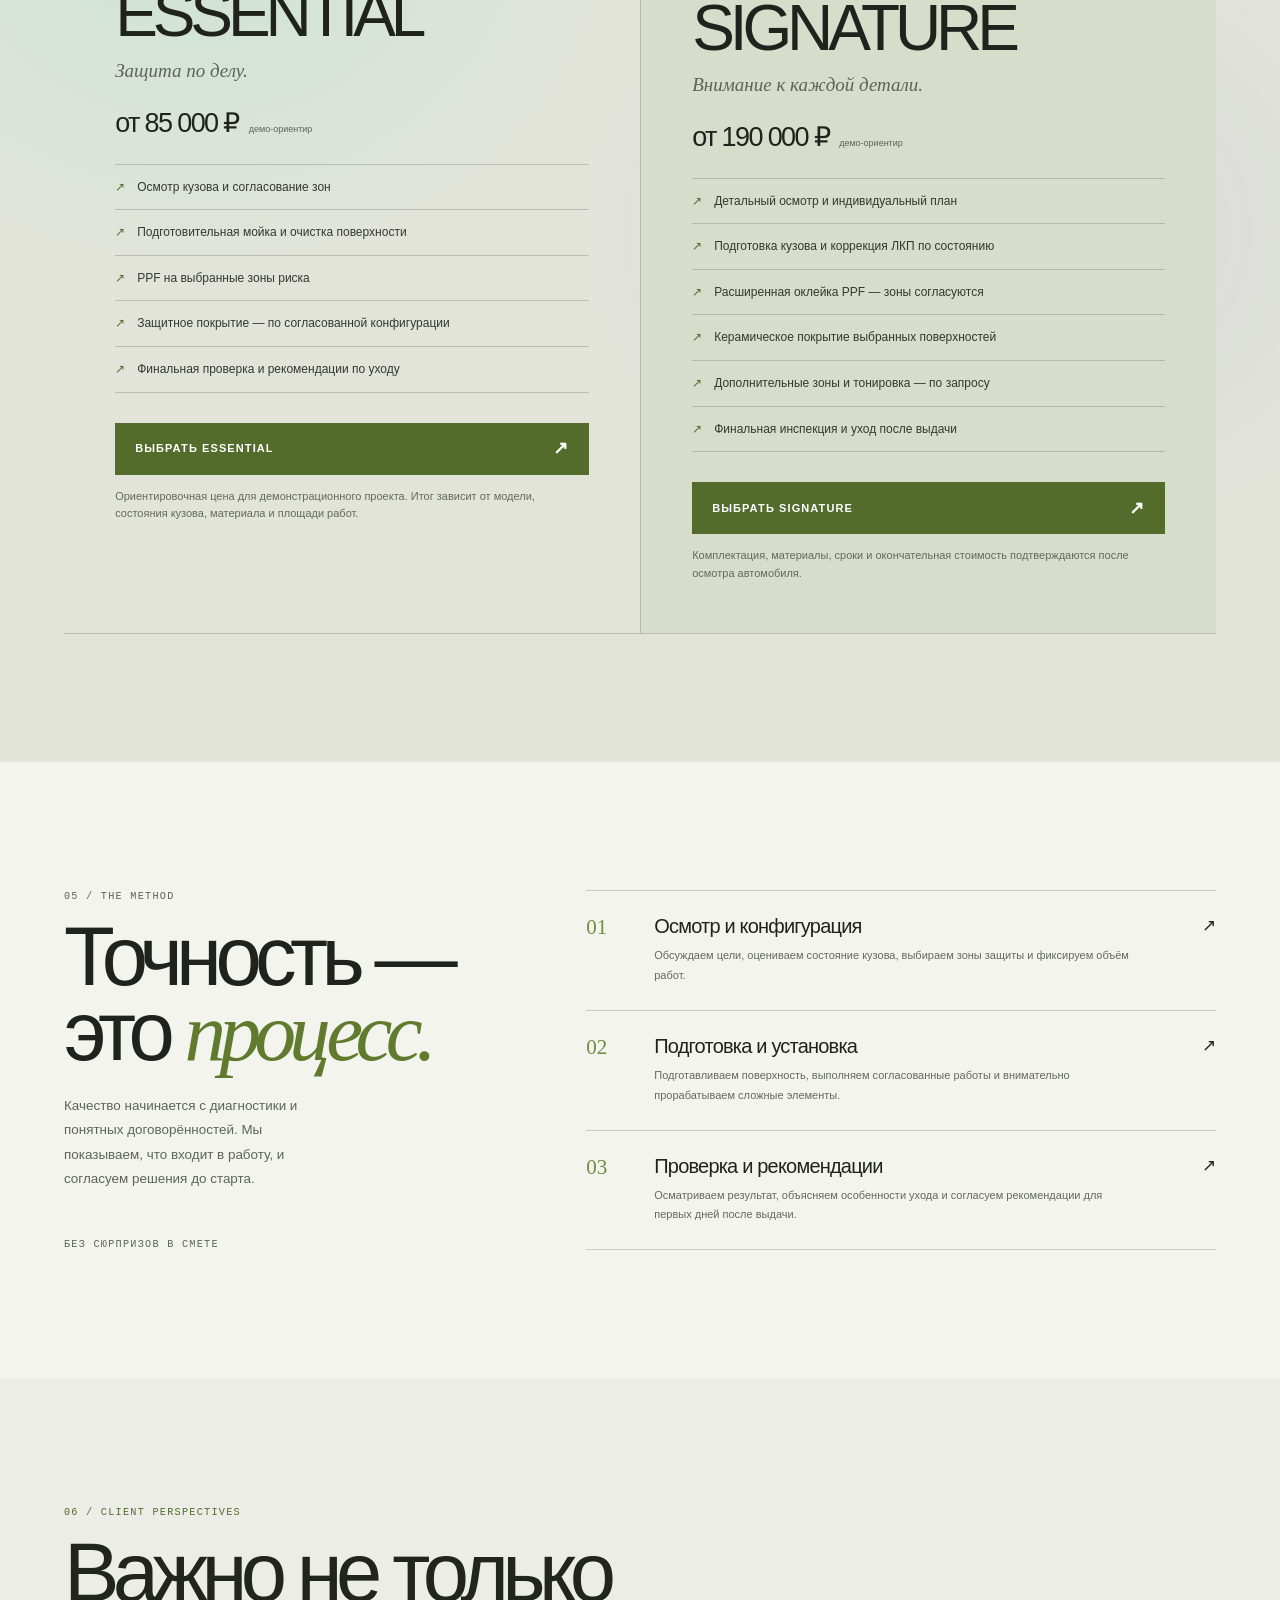
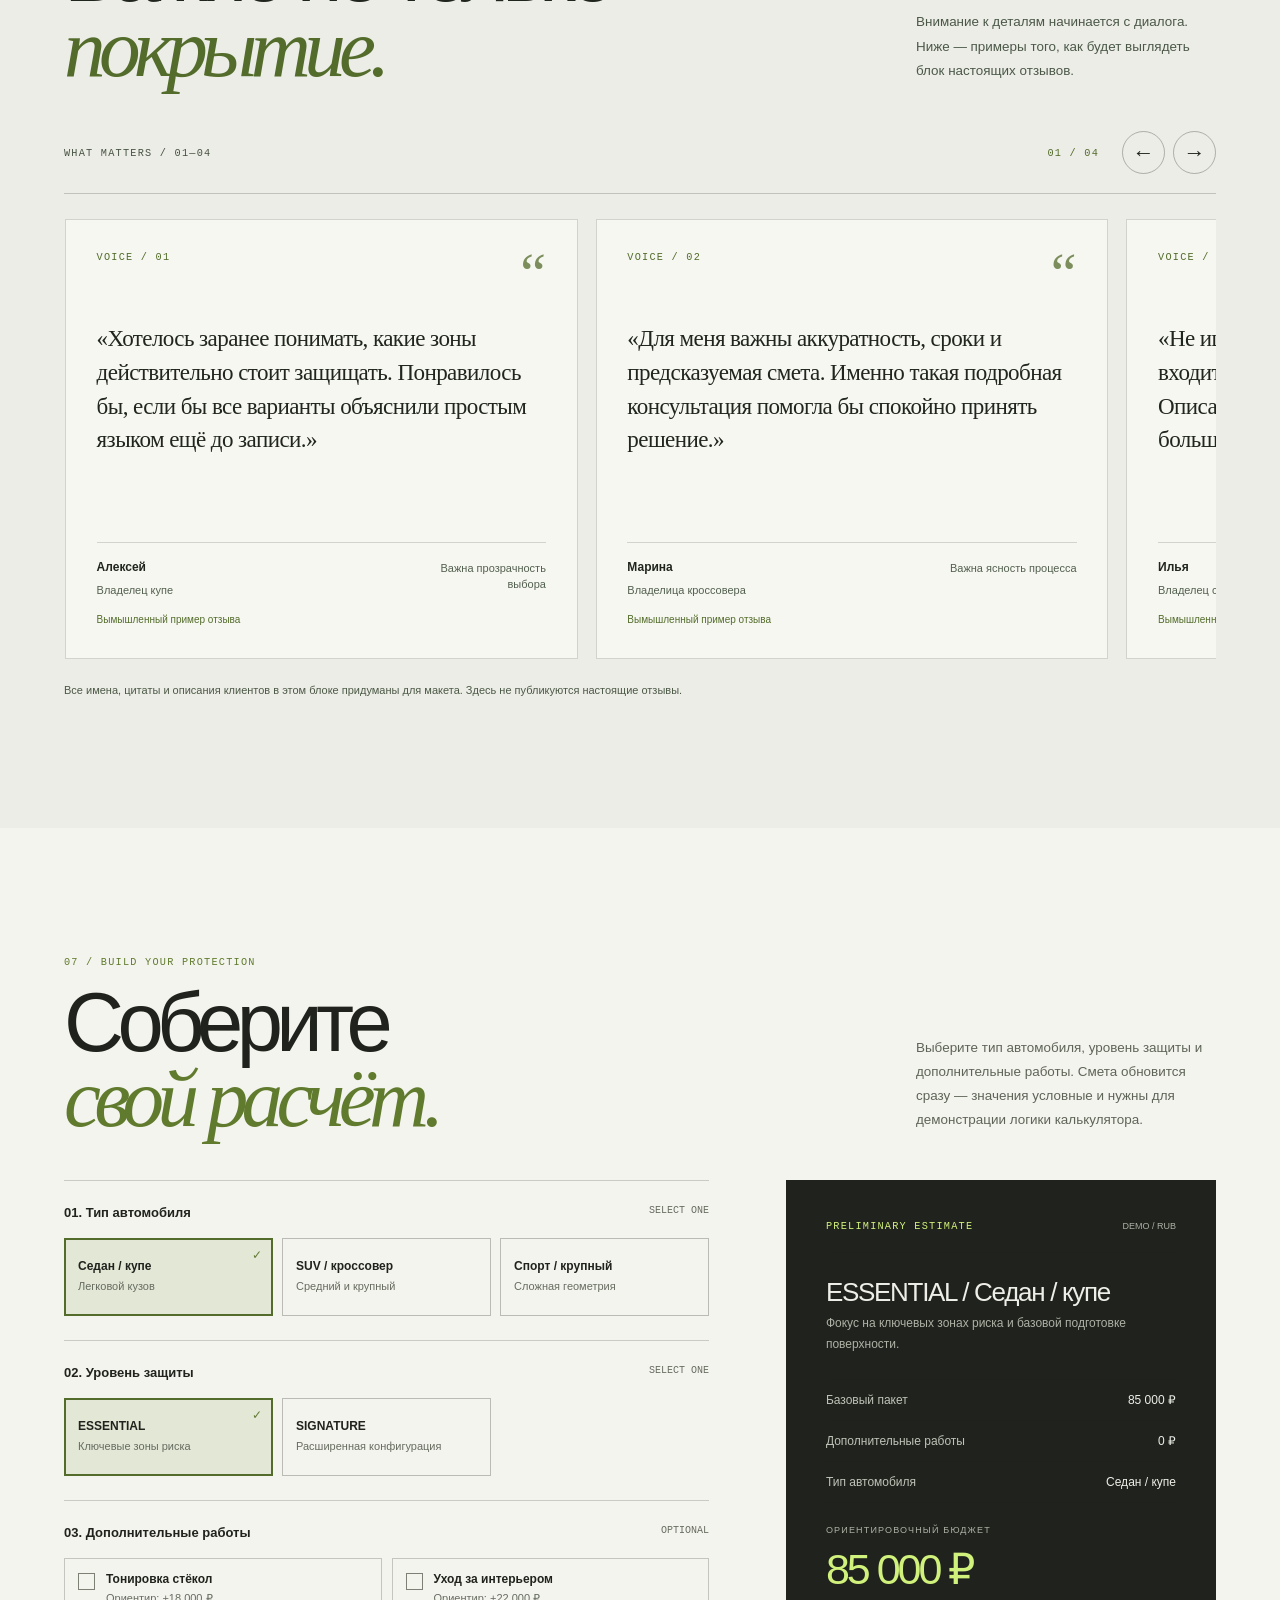
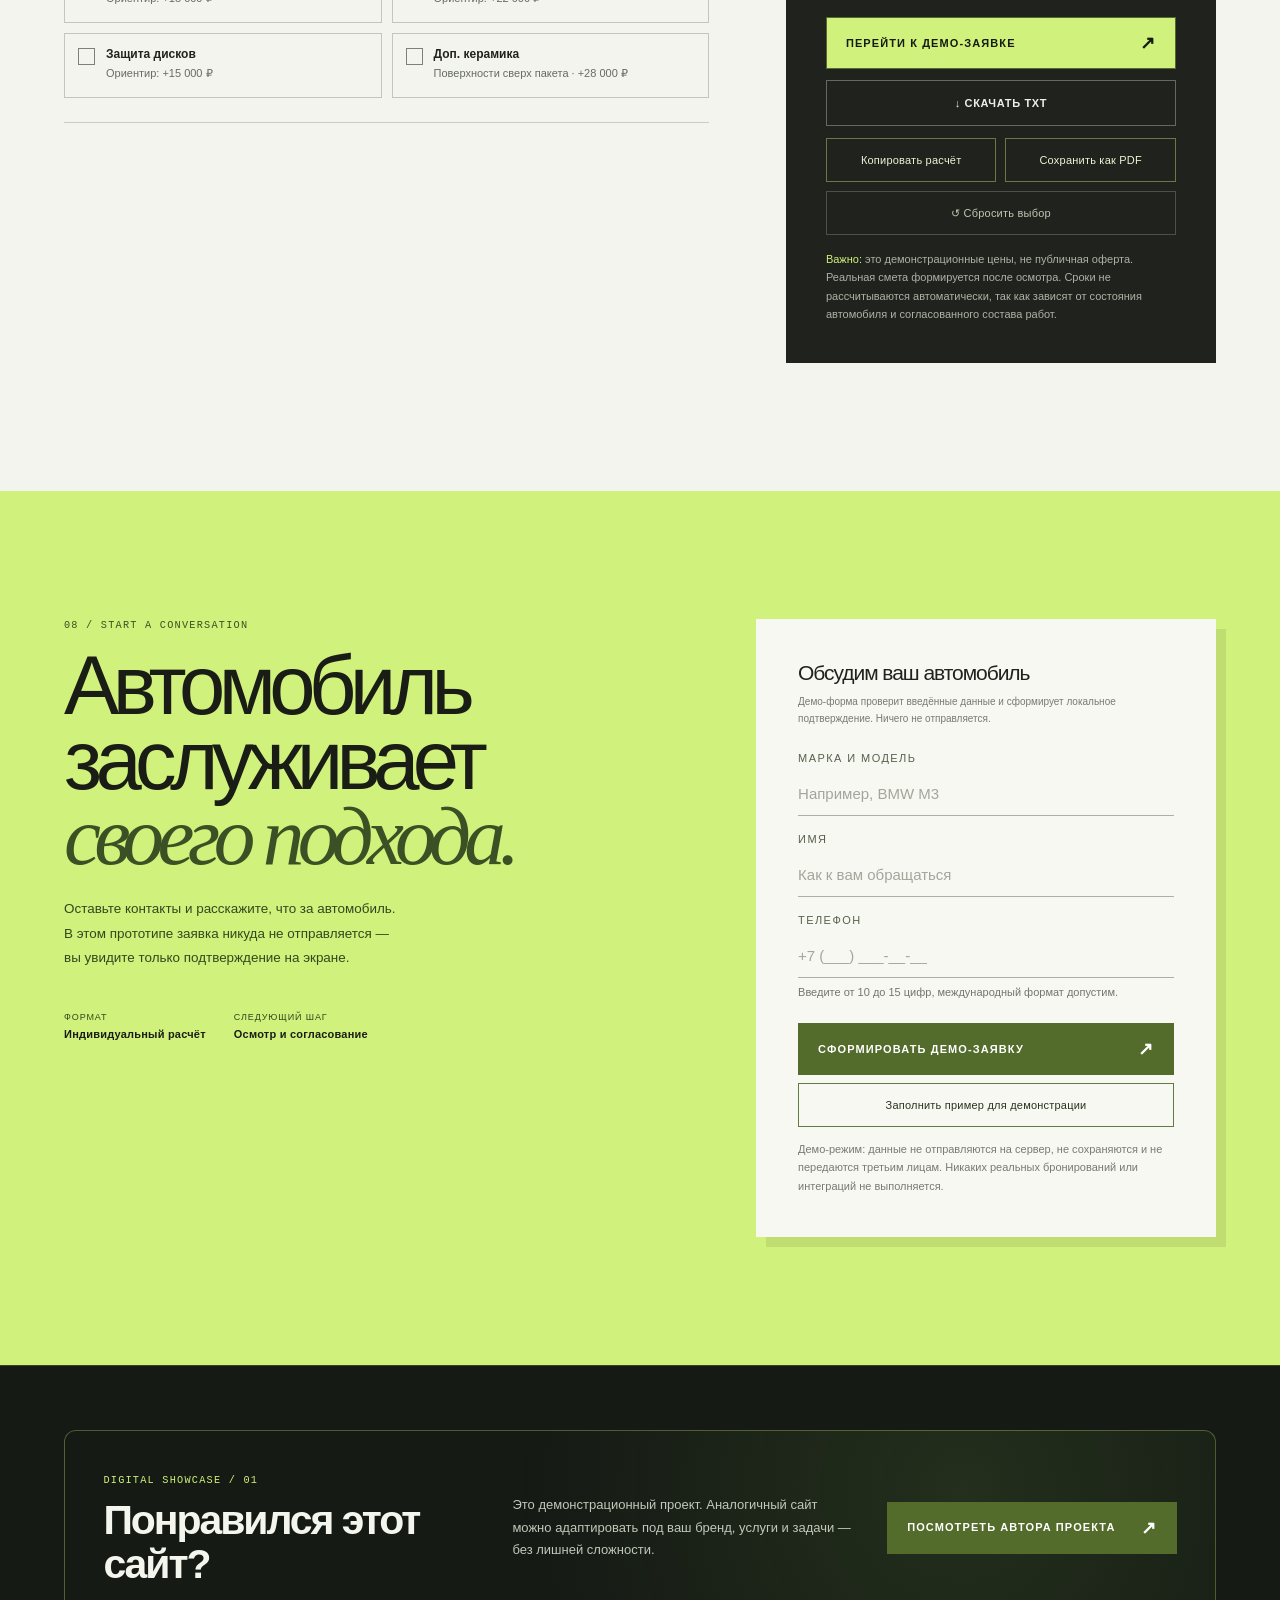
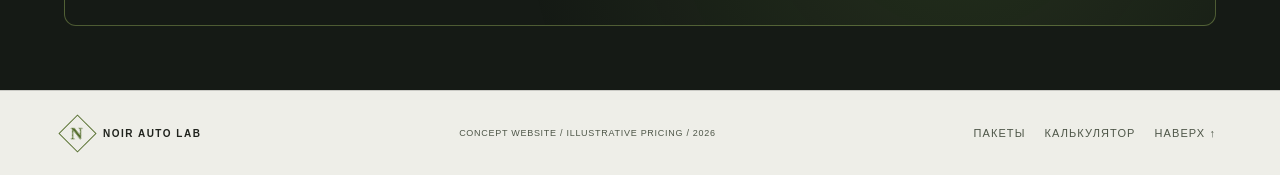
==== commit 6f14b235: "feat: replace four portrait detailing work photos with Camry RS6 RAM and UNI-K" ====
--- a/index.html
+++ b/index.html
@@ -90,24 +90,24 @@
 </div>
 </section>
 <section aria-labelledby="worksHeading" class="section works" id="works">
-<div class="section-head reveal"><div><div class="section-index mono">03 / Selected concepts</div><h2 id="worksHeading">Работы.<br/><em>В деталях.</em></h2></div><p class="section-intro">Сценарии будущего портфолио: повседневные автомобили и мастера во время реальных по типу операций. Листайте свайпом или стрелками. Нажмите на работу, чтобы открыть фото на весь экран.</p></div>
+<div class="section-head reveal"><div><div class="section-index mono">03 / Selected concepts</div><h2 id="worksHeading">Работы.<br/><em>В деталях.</em></h2></div><p class="section-intro">Четыре автомобиля и четыре направления ухода: защитная плёнка, керамика, комплексный детейлинг и химчистка салона. Листайте свайпом или стрелками. Нажмите на работу, чтобы открыть фото на весь экран.</p></div>
 <div class="slider-topline reveal"><span class="mono slider-eyebrow">PROJECT STUDIES / 01—04</span><div class="slider-actions"><span aria-live="off" class="slider-count mono" id="worksCount">01 / 04</span><button aria-label="Предыдущая работа" class="slider-arrow" data-slider-prev="worksTrack" type="button">←</button><button aria-label="Следующая работа" class="slider-arrow" data-slider-next="worksTrack" type="button">→</button></div></div>
 <div aria-label="Галерея примеров работ: листайте горизонтально или используйте стрелки клавиатуры" class="editorial-track work-track reveal" data-slider-track="" id="worksTrack" tabindex="0">
-<article aria-label="Пример 1 из 4: повседневный городской автомобиль" class="work-card" data-slide="">
-<div class="work-visual work-tone-1"><img alt="Мастер наклеивает прозрачную PPF-плёнку на переднюю часть синего автомобиля" decoding="async" height="620" loading="lazy" src="assets/images/works/ppf.webp" width="920"><span aria-hidden="true" class="work-visual-fallback">NOIR / 01</span><span class="work-visual-index mono">CONCEPT / 01</span><span class="work-visual-type mono">Дорожные зоны риска</span></img></div>
-<div class="work-details"><div><span class="work-kicker mono">ГОРОДСКОЙ АВТОМОБИЛЬ</span><h3>Защита передней части</h3><p>Иллюстрация нанесения защитной плёнки на переднюю часть автомобиля.</p></div><span aria-hidden="true" class="work-card-arrow">↗</span></div>
-<button aria-label="Открыть эту работу на весь экран" class="work-open" data-open-work="" type="button"><span class="sr-only">Открыть работу на весь экран</span></button></article>
-<article aria-label="Пример 2 из 4: семейный седан" class="work-card" data-slide="">
-<div class="work-visual work-tone-2"><img alt="Мастер выполняет машинную полировку светлого семейного седана" decoding="async" height="620" loading="lazy" src="assets/images/works/ceramic.webp" width="920"><span aria-hidden="true" class="work-visual-fallback">NOIR / 02</span><span class="work-visual-index mono">CONCEPT / 02</span><span class="work-visual-type mono">Глубина цвета и уход</span></img></div>
-<div class="work-details"><div><span class="work-kicker mono">СЕМЕЙНЫЙ СЕДАН</span><h3>Детейлинг и керамика</h3><p>Иллюстрация подготовки кузова к нанесению защитного состава.</p></div><span aria-hidden="true" class="work-card-arrow">↗</span></div>
-<button aria-label="Открыть эту работу на весь экран" class="work-open" data-open-work="" type="button"><span class="sr-only">Открыть работу на весь экран</span></button></article>
-<article aria-label="Пример 3 из 4: кроссовер" class="work-card" data-slide="">
-<div class="work-visual work-tone-3"><img alt="Мастер полирует кузов повседневного кроссовера" decoding="async" height="620" loading="lazy" src="assets/images/works/complex.webp" width="920"><span aria-hidden="true" class="work-visual-fallback">NOIR / 03</span><span class="work-visual-index mono">CONCEPT / 03</span><span class="work-visual-type mono">Чистота каждой линии</span></img></div>
-<div class="work-details"><div><span class="work-kicker mono">КРОССОВЕР</span><h3>Комплексный подход</h3><p>Иллюстрация ручной и машинной обработки кузова кроссовера.</p></div><span aria-hidden="true" class="work-card-arrow">↗</span></div>
-<button aria-label="Открыть эту работу на весь экран" class="work-open" data-open-work="" type="button"><span class="sr-only">Открыть работу на весь экран</span></button></article>
-<article aria-label="Пример 4 из 4: семейный автомобиль" class="work-card" data-slide="">
-<div class="work-visual work-tone-4"><img alt="Мастер проводит паровую очистку салона семейного автомобиля" decoding="async" height="620" loading="lazy" src="assets/images/works/details.webp" width="920"/><span aria-hidden="true" class="work-visual-fallback">NOIR / 04</span><span class="work-visual-index mono">CONCEPT / 04</span><span class="work-visual-type mono">Поверхности под контролем</span></div>
-<div class="work-details"><div><span class="work-kicker mono">СЕМЕЙНЫЙ АВТОМОБИЛЬ</span><h3>Уход за салоном</h3><p>Иллюстрация профессиональной очистки сидений и труднодоступных зон.</p></div><span aria-hidden="true" class="work-card-arrow">↗</span></div>
+<article aria-label="Toyota Camry — защита передней части" class="work-card" data-slide="">
+<div class="work-visual work-tone-1"><img alt="Серебристая Toyota Camry: мастер разглаживает прозрачную защитную PPF-плёнку на капоте и переднем крыле" decoding="async" height="1536" loading="lazy" src="assets/images/works/ppf.webp?v=works-20261103" width="864"><span aria-hidden="true" class="work-visual-fallback">NOIR / 01</span><span class="work-visual-index mono">CONCEPT / 01</span><span class="work-visual-type mono">Дорожные зоны риска</span></img></div>
+<div class="work-details"><div><span class="work-kicker mono">TOYOTA CAMRY</span><h3>Защита передней части</h3><p>Нанесение прозрачной защитной PPF-плёнки на переднюю часть серебристой Toyota Camry.</p></div><span aria-hidden="true" class="work-card-arrow">↗</span></div>
+<button aria-label="Открыть эту работу на весь экран" class="work-open" data-open-work="" type="button"><span class="sr-only">Открыть работу на весь экран</span></button></article>
+<article aria-label="Audi RS6 Avant — детейлинг и керамика" class="work-card" data-slide="">
+<div class="work-visual work-tone-2"><img alt="Синяя Audi RS6 Avant Navarra Blue: мастер аппликатором наносит керамическое покрытие на капот" decoding="async" height="1536" loading="lazy" src="assets/images/works/ceramic.webp?v=works-20261103" width="864"><span aria-hidden="true" class="work-visual-fallback">NOIR / 02</span><span class="work-visual-index mono">CONCEPT / 02</span><span class="work-visual-type mono">Глубина цвета и уход</span></img></div>
+<div class="work-details"><div><span class="work-kicker mono">AUDI RS6 AVANT</span><h3>Детейлинг и керамика</h3><p>Нанесение керамического покрытия на капот Audi RS6 Avant в цвете Navarra Blue.</p></div><span aria-hidden="true" class="work-card-arrow">↗</span></div>
+<button aria-label="Открыть эту работу на весь экран" class="work-open" data-open-work="" type="button"><span class="sr-only">Открыть работу на весь экран</span></button></article>
+<article aria-label="RAM 1500 — комплексный уход" class="work-card" data-slide="">
+<div class="work-visual work-tone-3"><img alt="Бордовый пикап RAM 1500: мастер очищает передний колёсный диск и арку в детейлинг-студии" decoding="async" height="1536" loading="lazy" src="assets/images/works/complex.webp?v=works-20261103" width="865"><span aria-hidden="true" class="work-visual-fallback">NOIR / 03</span><span class="work-visual-index mono">CONCEPT / 03</span><span class="work-visual-type mono">Чистота каждой линии</span></img></div>
+<div class="work-details"><div><span class="work-kicker mono">RAM 1500</span><h3>Комплексный подход</h3><p>Комплексный уход за бордовым RAM 1500: детальная очистка колеса и прилегающих поверхностей.</p></div><span aria-hidden="true" class="work-card-arrow">↗</span></div>
+<button aria-label="Открыть эту работу на весь экран" class="work-open" data-open-work="" type="button"><span class="sr-only">Открыть работу на весь экран</span></button></article>
+<article aria-label="Changan UNI-K — уход за салоном" class="work-card" data-slide="">
+<div class="work-visual work-tone-4"><img alt="Серый Changan UNI-K с открытыми боковыми дверями и багажником: мастер выполняет экстракторную химчистку" decoding="async" height="1536" loading="lazy" src="assets/images/works/details.webp?v=works-20261103" width="865"/><span aria-hidden="true" class="work-visual-fallback">NOIR / 04</span><span class="work-visual-index mono">CONCEPT / 04</span><span class="work-visual-type mono">Поверхности под контролем</span></div>
+<div class="work-details"><div><span class="work-kicker mono">CHANGAN UNI-K</span><h3>Уход за салоном</h3><p>Глубокая очистка багажного отделения Changan UNI-K с открытыми дверями и багажником.</p></div><span aria-hidden="true" class="work-card-arrow">↗</span></div>
 <button aria-label="Открыть эту работу на весь экран" class="work-open" data-open-work="" type="button"><span class="sr-only">Открыть работу на весь экран</span></button></article>
 </div>
 <p class="showcase-disclaimer">Демонстрационное портфолио: описания проектов вымышлены, фотографии иллюстративные. Не представляют выполненные заказы NOIR AUTO LAB.</p>
--- a/assets/css/style.css
+++ b/assets/css/style.css
@@ -745,3 +745,7 @@
 .compare-box { aspect-ratio: 1672 / 941; min-height: 0; background: #0b0d0e; }
 .compare-box .before,.compare-box .after { filter: none !important; object-fit: cover; object-position: center center; }
 @media (max-width: 640px) { .compare-box { aspect-ratio: 1672 / 941; min-height: 0; } }
+
+/* Portfolio photos are authored in 9:16. Keep the full portrait composition in cards. */
+.works .work-visual{height:auto;aspect-ratio:9/16}
+.works .work-visual img{object-fit:cover;object-position:center center}
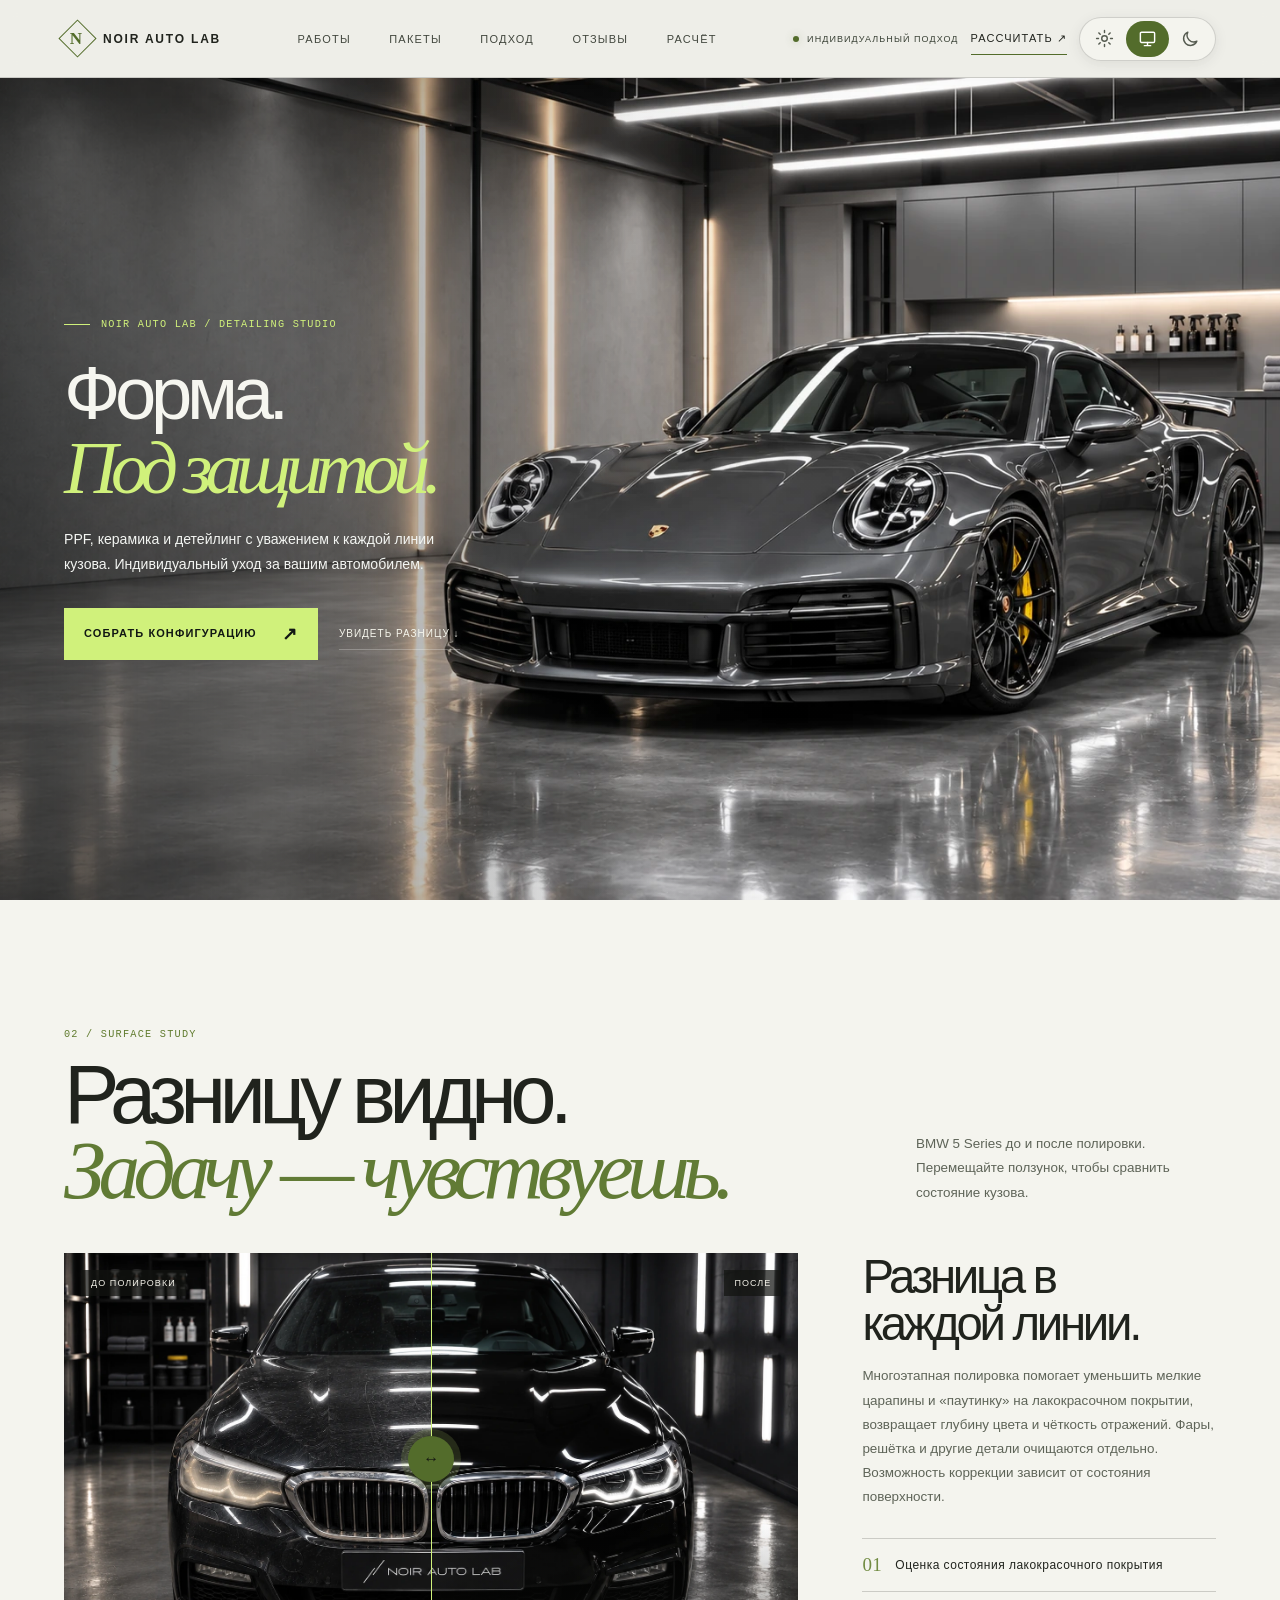
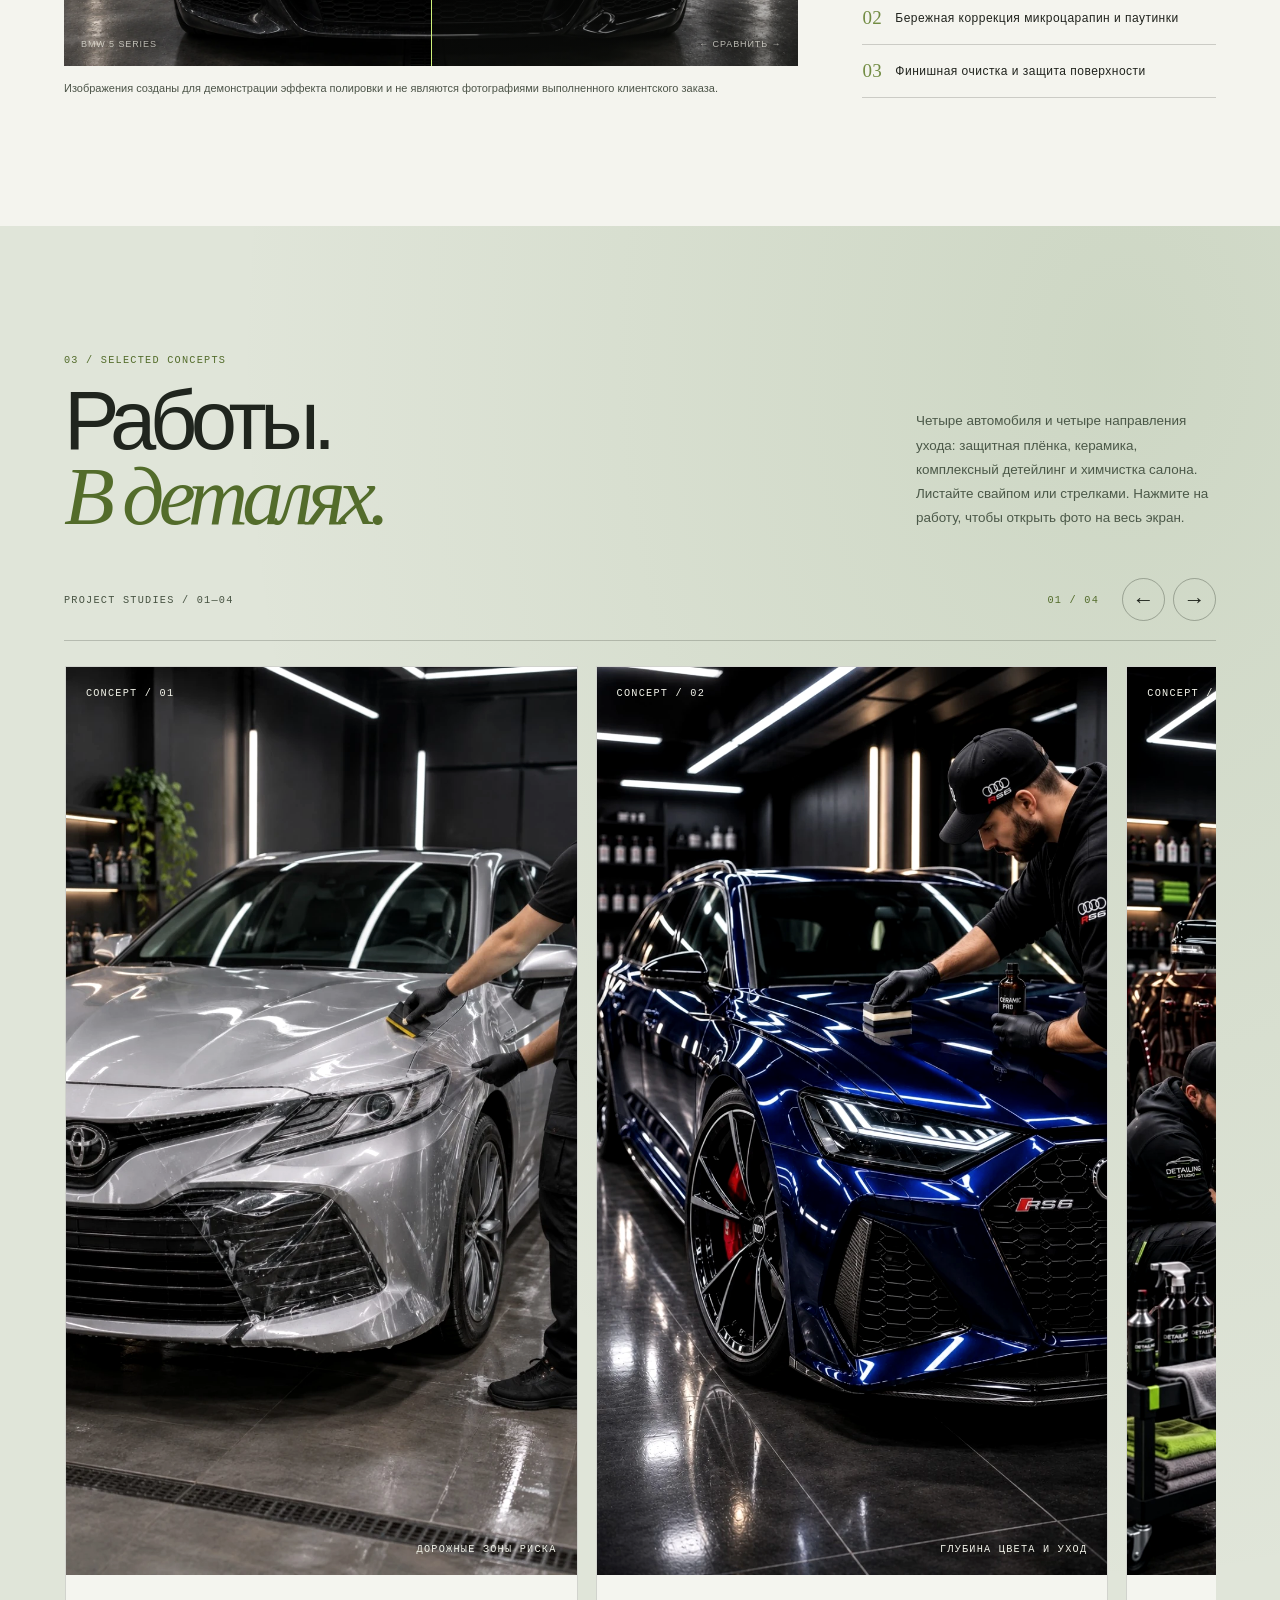
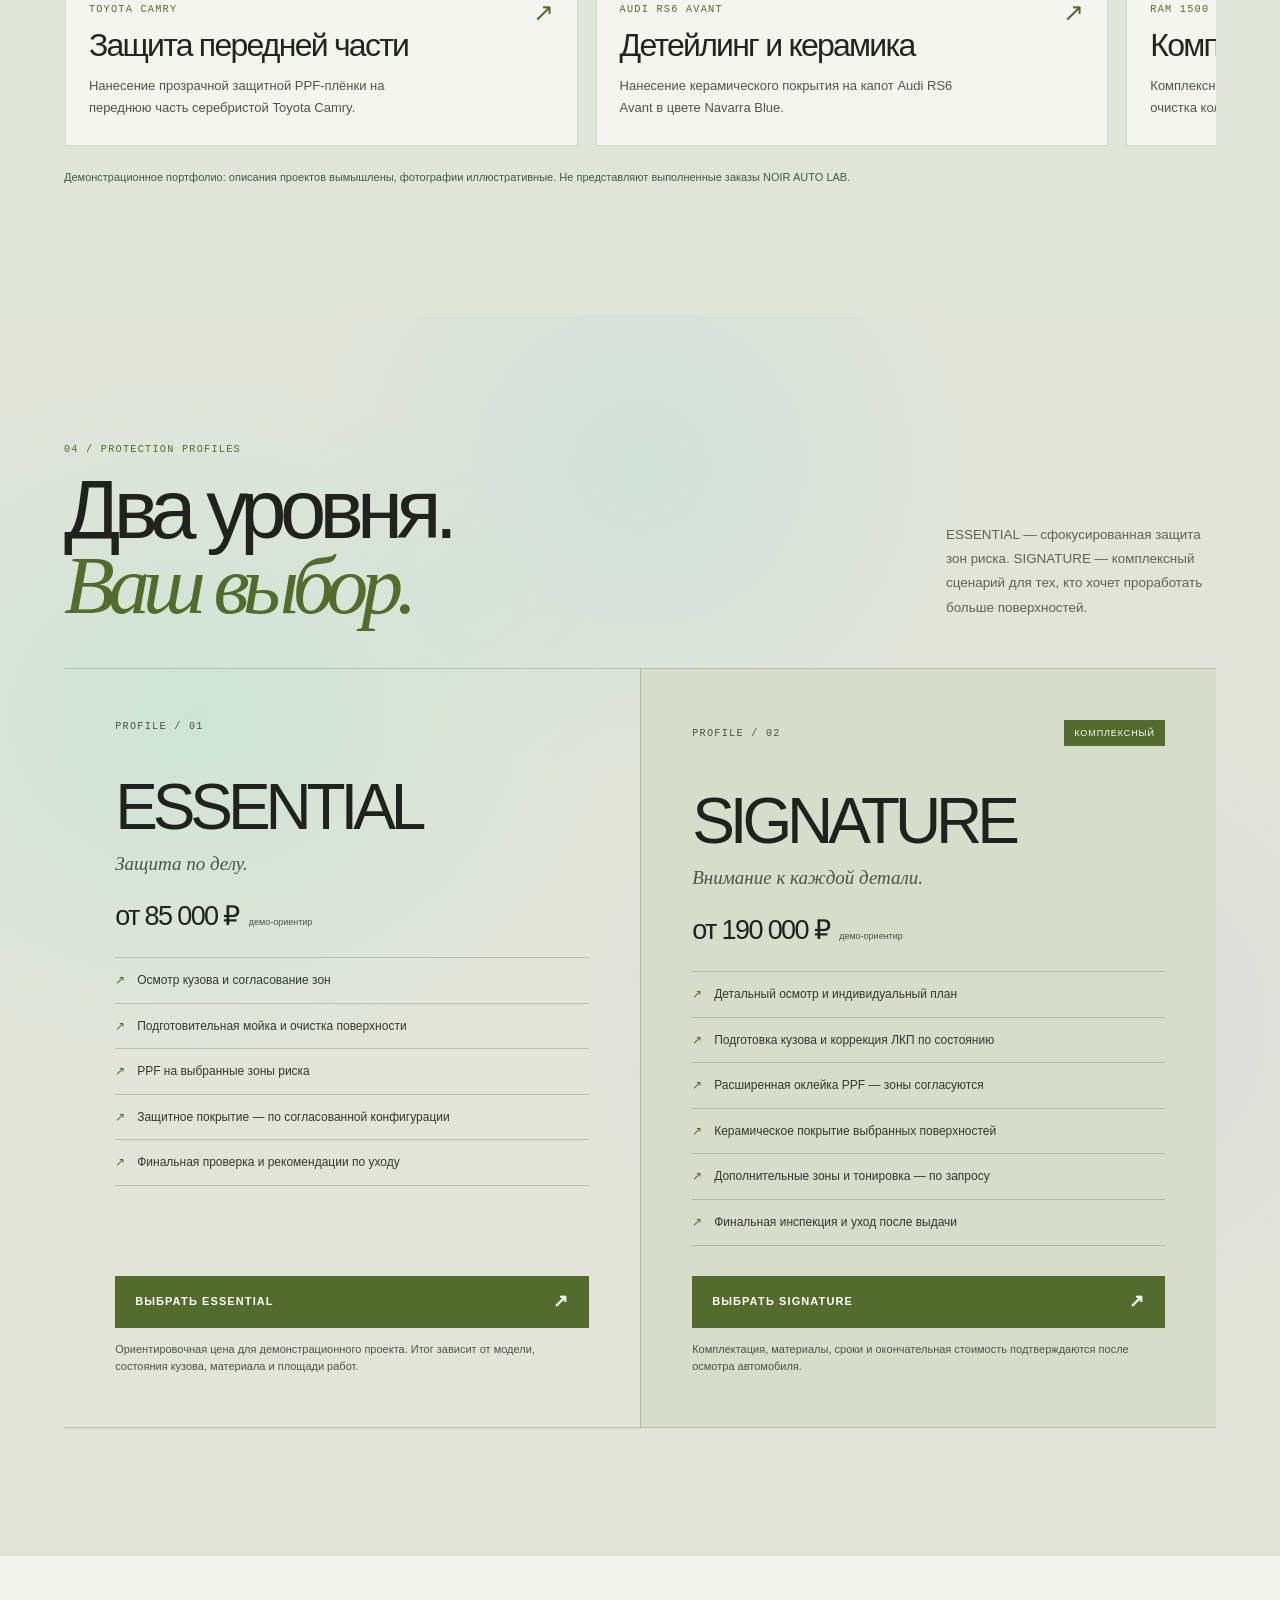
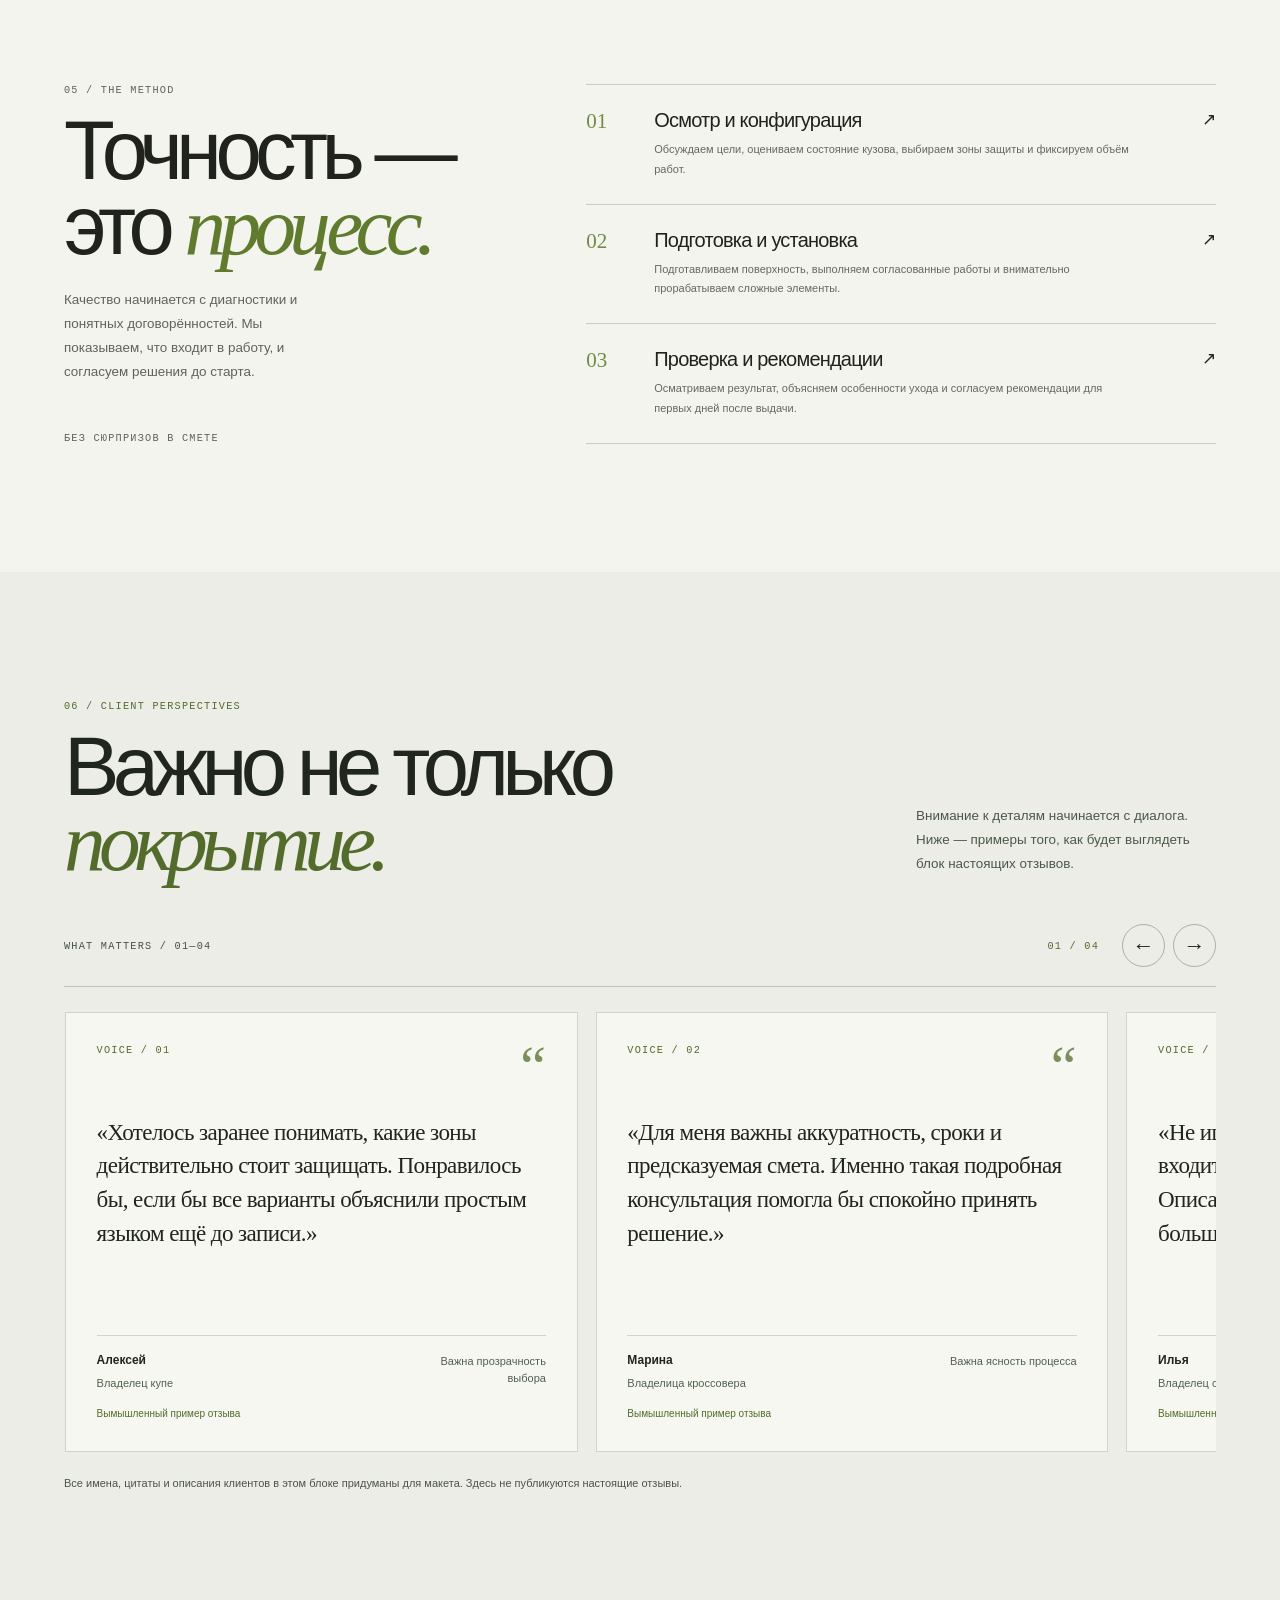
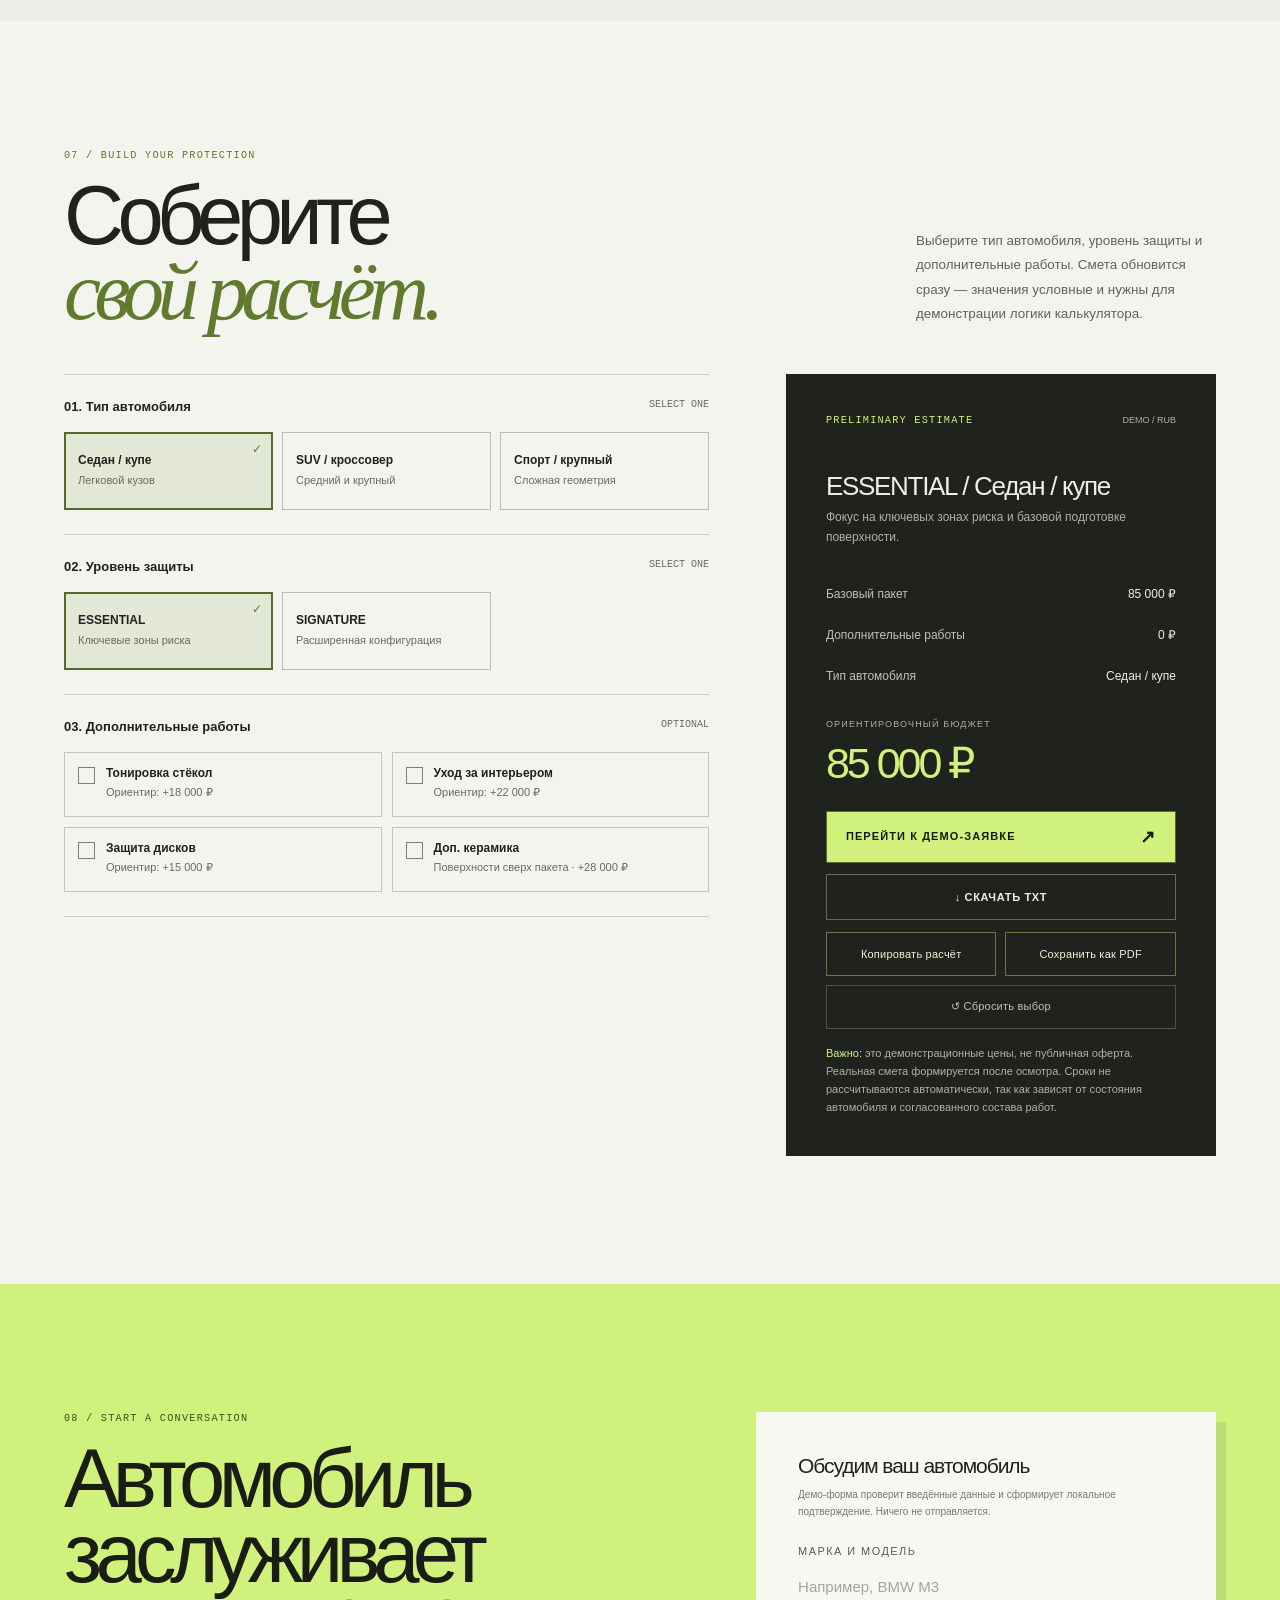
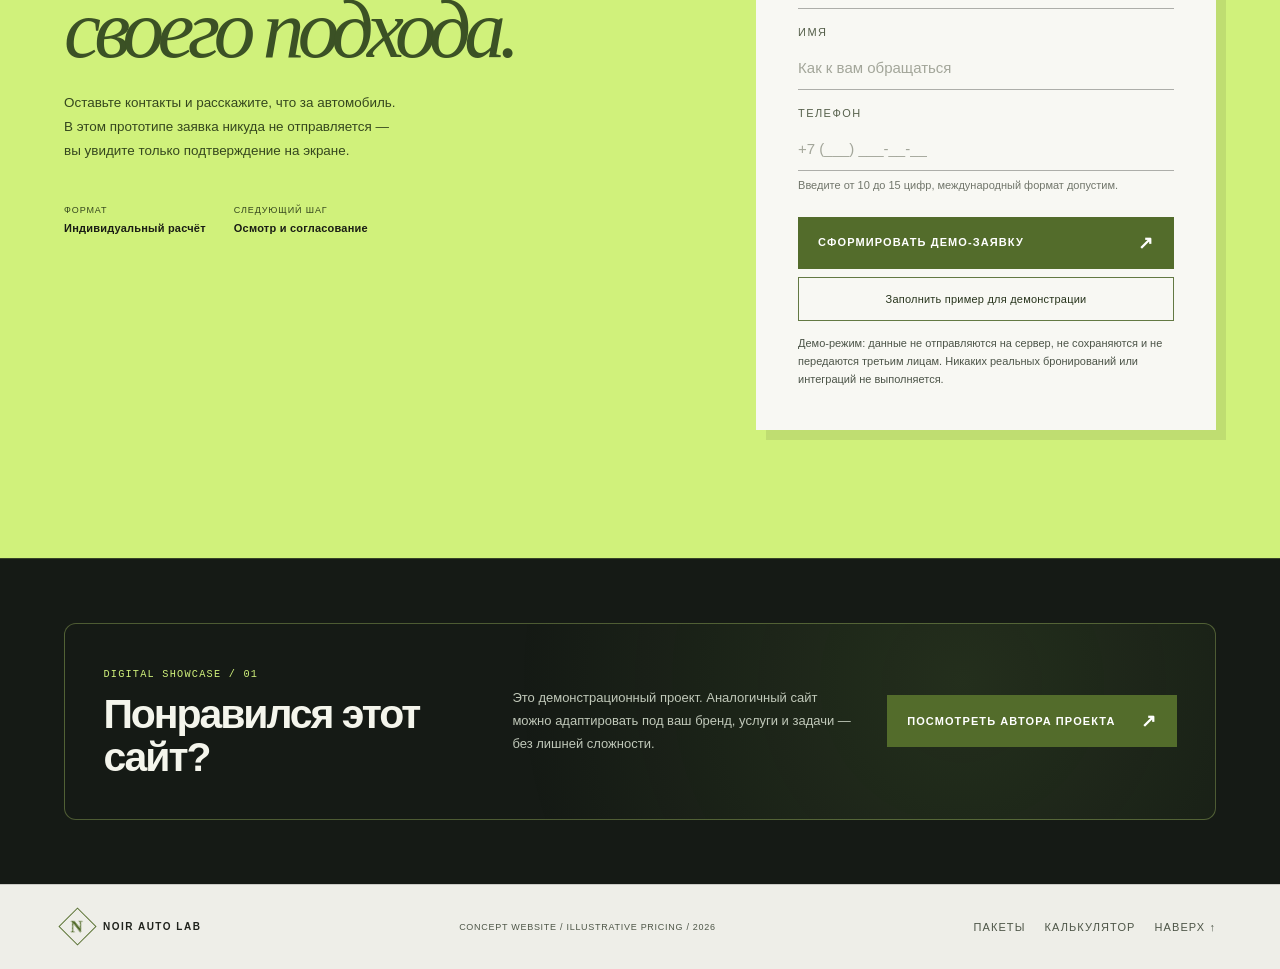
==== commit 9f5308b6: "fix: remove everyday cars section, align package actions, harden hero and text contrast" ====
--- a/index.html
+++ b/index.html
@@ -60,11 +60,11 @@
 <section class="hero" aria-label="NOIR AUTO LAB — профессиональный детейлинг">
 <div class="hero-visual" id="heroArt" aria-hidden="true">
   <picture class="hero-scene hero-scene-dark">
-    <source media="(max-width: 640px), (max-width: 900px) and (orientation: portrait)" srcset="assets/images/hero-mobile-dark.webp?v=2" type="image/webp"/>
+    <source media="(max-width: 640px)" srcset="assets/images/hero-mobile-dark.webp?v=2" type="image/webp"/>
     <img src="assets/images/hero-desktop-dark.webp?v=3" alt="" decoding="async" fetchpriority="high" width="1536" height="864"/>
   </picture>
   <picture class="hero-scene hero-scene-light">
-    <source media="(max-width: 640px), (max-width: 900px) and (orientation: portrait)" srcset="assets/images/hero-mobile-light.webp?v=2" type="image/webp"/>
+    <source media="(max-width: 640px)" srcset="assets/images/hero-mobile-light.webp?v=2" type="image/webp"/>
     <img src="assets/images/hero-desktop-light.webp?v=3" alt="" decoding="async" width="1536" height="864"/>
   </picture>
 </div>
@@ -111,17 +111,6 @@
 <button aria-label="Открыть эту работу на весь экран" class="work-open" data-open-work="" type="button"><span class="sr-only">Открыть работу на весь экран</span></button></article>
 </div>
 <p class="showcase-disclaimer">Демонстрационное портфолио: описания проектов вымышлены, фотографии иллюстративные. Не представляют выполненные заказы NOIR AUTO LAB.</p>
-</section>
-
-<section class="section everyday-vehicles" aria-labelledby="everydayHeading" id="vehicles">
-  <div class="section-head reveal"><div><div class="section-index mono">03B / Everyday cars</div><h2 id="everydayHeading">Работаем с тем,<br><em>на чём ездят каждый день.</em></h2></div><p class="section-intro">Городские седаны, семейные кроссоверы, хэтчбеки и коммерческий транспорт. Четыре иллюстративных примера для будущего портфолио.</p></div>
-  <div class="everyday-grid">
-    <figure class="everyday-tile"><img src="assets/images/works/sedan.webp" alt="Тёмный повседневный седан в студии" loading="lazy" decoding="async" width="405" height="174"><figcaption><strong>Седан</strong><span>ЛКП, стёкла, защита зон риска</span></figcaption></figure>
-    <figure class="everyday-tile"><img src="assets/images/works/crossover.webp" alt="Светлый семейный кроссовер в студии" loading="lazy" decoding="async" width="365" height="174"><figcaption><strong>Кроссовер</strong><span>Комплексный детейлинг</span></figcaption></figure>
-    <figure class="everyday-tile"><img src="assets/images/works/hatchback.webp" alt="Синий городской хэтчбек в студии" loading="lazy" decoding="async" width="374" height="174"><figcaption><strong>Хэтчбек</strong><span>Полировка, уход и покрытия</span></figcaption></figure>
-    <figure class="everyday-tile"><img src="assets/images/works/minivan.webp" alt="Белый повседневный фургон в студии" loading="lazy" decoding="async" width="375" height="174"><figcaption><strong>Фургон</strong><span>Очистка и защита рабочих поверхностей</span></figcaption></figure>
-  </div>
-  <p class="showcase-disclaimer">Фотографии — сгенерированные иллюстрации, не реальные заказы или подтверждённые результаты.</p>
 </section>
 
 <section class="section packages" id="packages">
--- a/assets/css/style.css
+++ b/assets/css/style.css
@@ -562,23 +562,6 @@
 @media print{body{background:#fff!important;color:#101610!important}.header,.mobile-nav,.hero,.studio,.works,.packages,.method,.reviews,.config,.contact,.footer,.project-showcase,.toast,.work-lightbox{display:none!important}.print-only{display:block!important;max-width:750px;margin:45px auto;padding:10px 22px;font:16px/1.7 Arial,sans-serif}.print-only h1{font-size:31px;letter-spacing:-1px}.print-only strong{font-size:25px}.print-only hr{border:0;border-top:1px solid #aaa;margin:26px 0}.print-only small{display:block;color:#555}}
 
 /* Everyday cars: realistic work mix, while keeping the original NOIR design system. */
-.everyday-vehicles{background:var(--paper);color:#1b1d18}
-.everyday-vehicles .section-index{color:#607b2e}
-.everyday-vehicles h2 em{color:#617b35}
-.everyday-vehicles .section-intro{color:#666b5f}
-.everyday-grid{display:grid;grid-template-columns:repeat(4,minmax(0,1fr));gap:14px}
-.everyday-tile{margin:0;border:1px solid rgba(26,32,24,.13);background:#f4f4ec;min-width:0;overflow:hidden}
-.everyday-tile img{width:100%;aspect-ratio:4/3;height:auto;object-fit:cover;object-position:center;filter:saturate(.87) contrast(1.03)}
-.everyday-tile figcaption{padding:18px 17px 20px;display:flex;flex-direction:column;gap:7px}
-.everyday-tile strong{font-size:13px;letter-spacing:.01em}
-.everyday-tile span{font-size:11px;line-height:1.5;color:#62695d}
-:root[data-theme="dark"] .everyday-vehicles{background:#191c18;color:#e8e7df}
-:root[data-theme="dark"] .everyday-vehicles .section-index,:root[data-theme="dark"] .everyday-vehicles h2 em{color:#d0f17b}
-:root[data-theme="dark"] .everyday-vehicles .section-intro{color:#b3b7aa}
-:root[data-theme="dark"] .everyday-tile{background:#222820;border-color:rgba(255,255,255,.15)}
-:root[data-theme="dark"] .everyday-tile span{color:#b3b7aa}
-@media(max-width:900px){.everyday-grid{grid-template-columns:repeat(2,minmax(0,1fr))}}
-@media(max-width:480px){.everyday-grid{gap:10px}.everyday-tile figcaption{padding:12px}.everyday-tile strong{font-size:11px}.everyday-tile span{font-size:10px}}
 
 
 /* === NOIR HERO: exact user-supplied scene pairs, full-bleed desktop/mobile === */
@@ -749,3 +732,34 @@
 /* Portfolio photos are authored in 9:16. Keep the full portrait composition in cards. */
 .works .work-visual{height:auto;aspect-ratio:9/16}
 .works .work-visual img{object-fit:cover;object-position:center center}
+
+/* === Visual release hardening: preserve existing approved image assets === */
+/* Keep package actions on one baseline despite unequal service lists. */
+@media (min-width: 641px) {
+  .package-grid { align-items: stretch; }
+  .package-grid > .package { display: flex; flex-direction: column; height: 100%; }
+  .package-grid > .package .includes { flex: 1 0 auto; }
+  .package-grid > .package .package-select { margin-top: auto; align-self: flex-start; }
+}
+@media (max-width: 640px) {
+  .package-grid > .package { display: flex; flex-direction: column; }
+  .package-grid > .package .package-select { align-self: flex-start; }
+}
+/* Avoid mobile portrait media source being selected in desktop-mode browser view. */
+.hero-visual, .hero-scene { min-width: 0; min-height: 0; }
+.hero-scene img { width: 100%; height: 100%; object-fit: cover; }
+/* Contrast improvements for muted text in both visual themes. */
+:root[data-theme="light"] .fineprint,
+:root[data-theme="light"] .demo-note,
+:root[data-theme="light"] .showcase-disclaimer,
+:root[data-theme="light"] .form-legal { color: #4c5448; }
+:root[data-theme="dark"] .fineprint,
+:root[data-theme="dark"] .demo-note,
+:root[data-theme="dark"] .showcase-disclaimer,
+:root[data-theme="dark"] .form-legal { color: #c6ccbe; }
+:root[data-theme="light"] .package-tag,
+:root[data-theme="light"] .package-sub,
+:root[data-theme="light"] .price span { color: #4c5448; }
+:root[data-theme="dark"] .package-tag,
+:root[data-theme="dark"] .package-sub,
+:root[data-theme="dark"] .price span { color: #c6ccbe; }
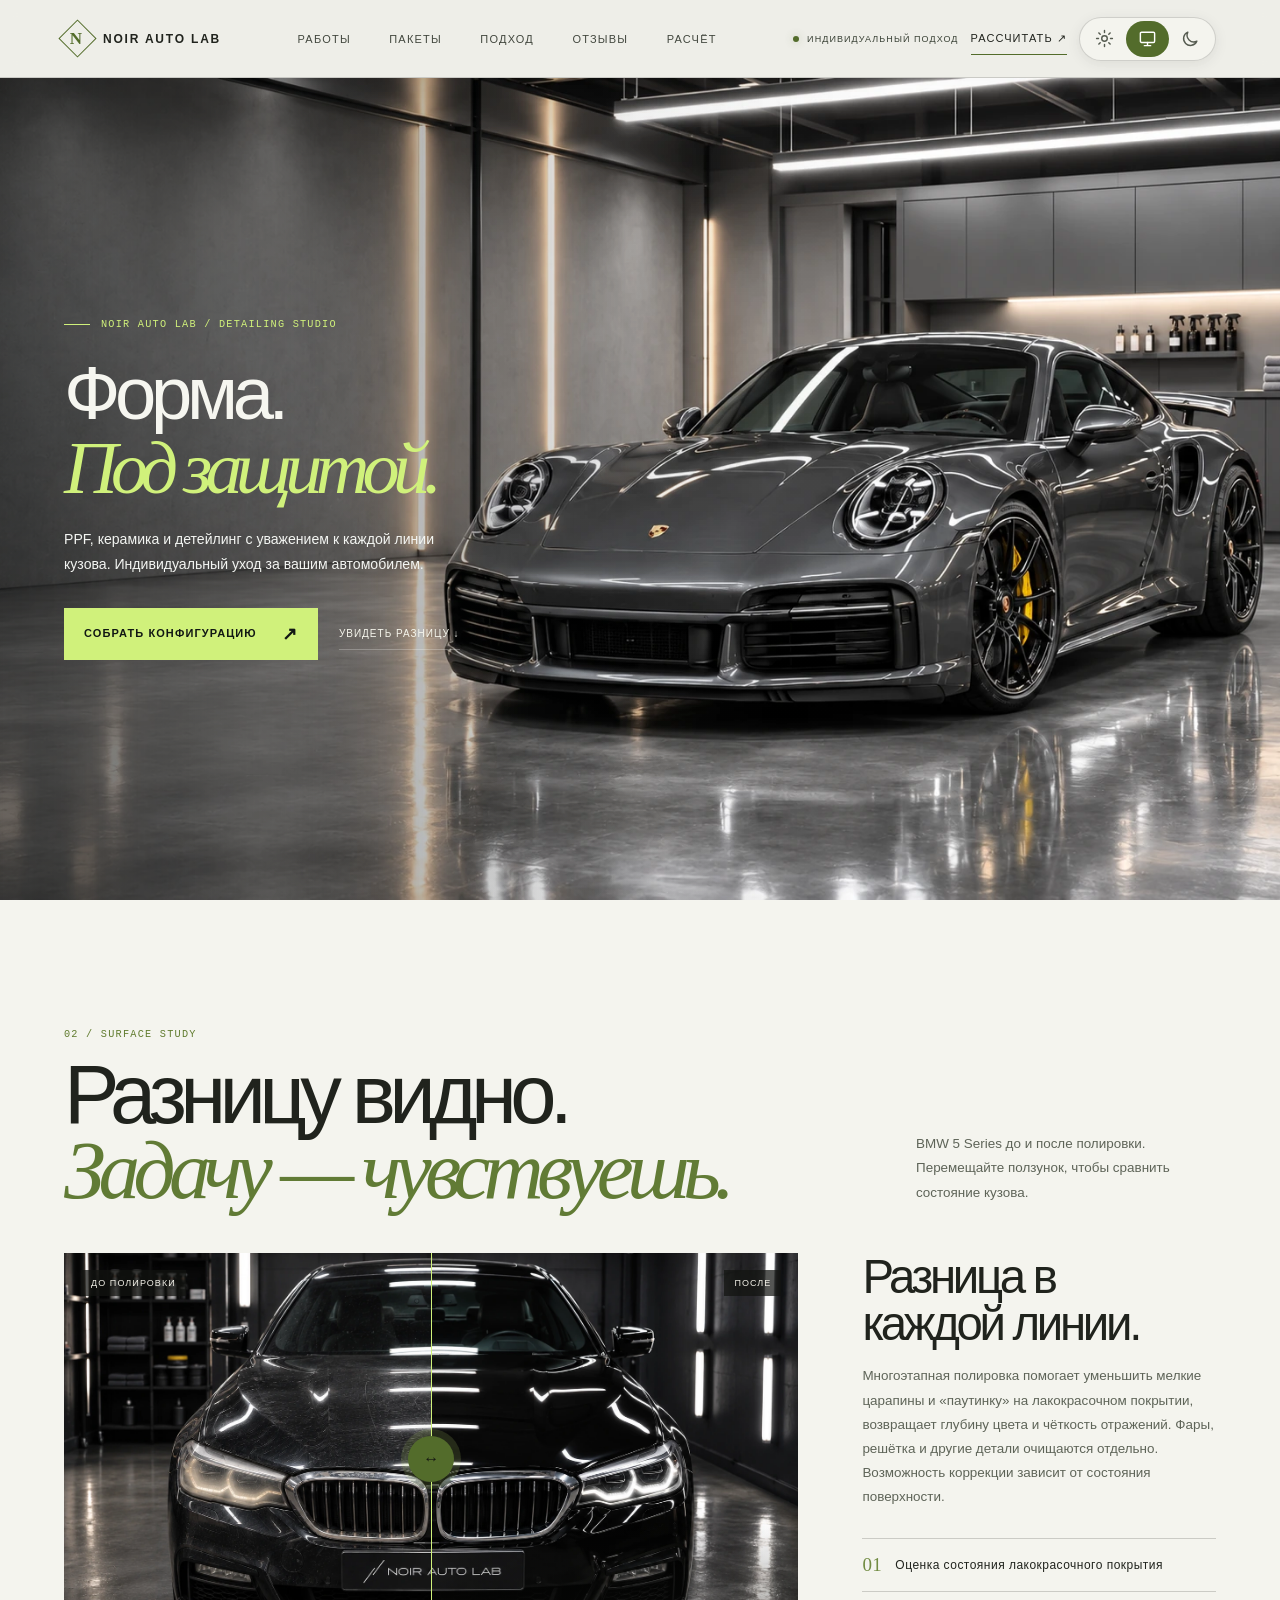
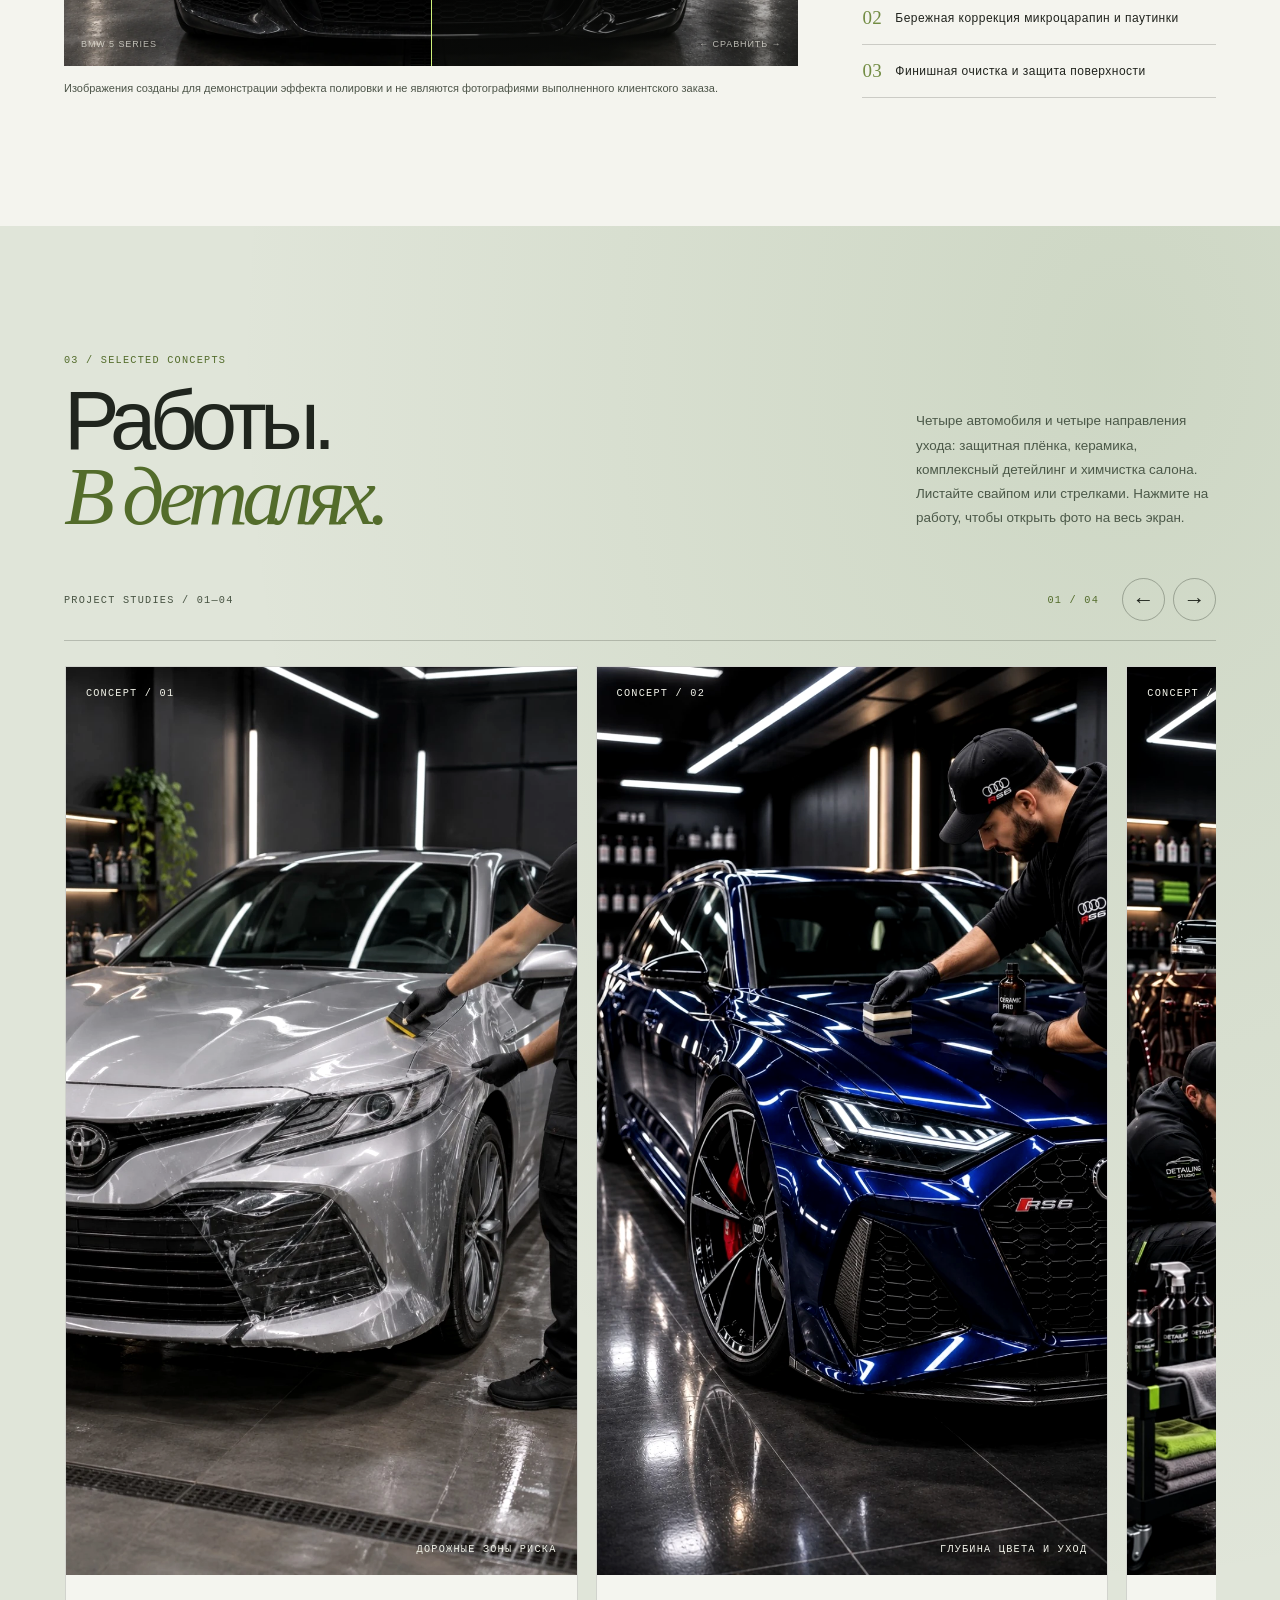
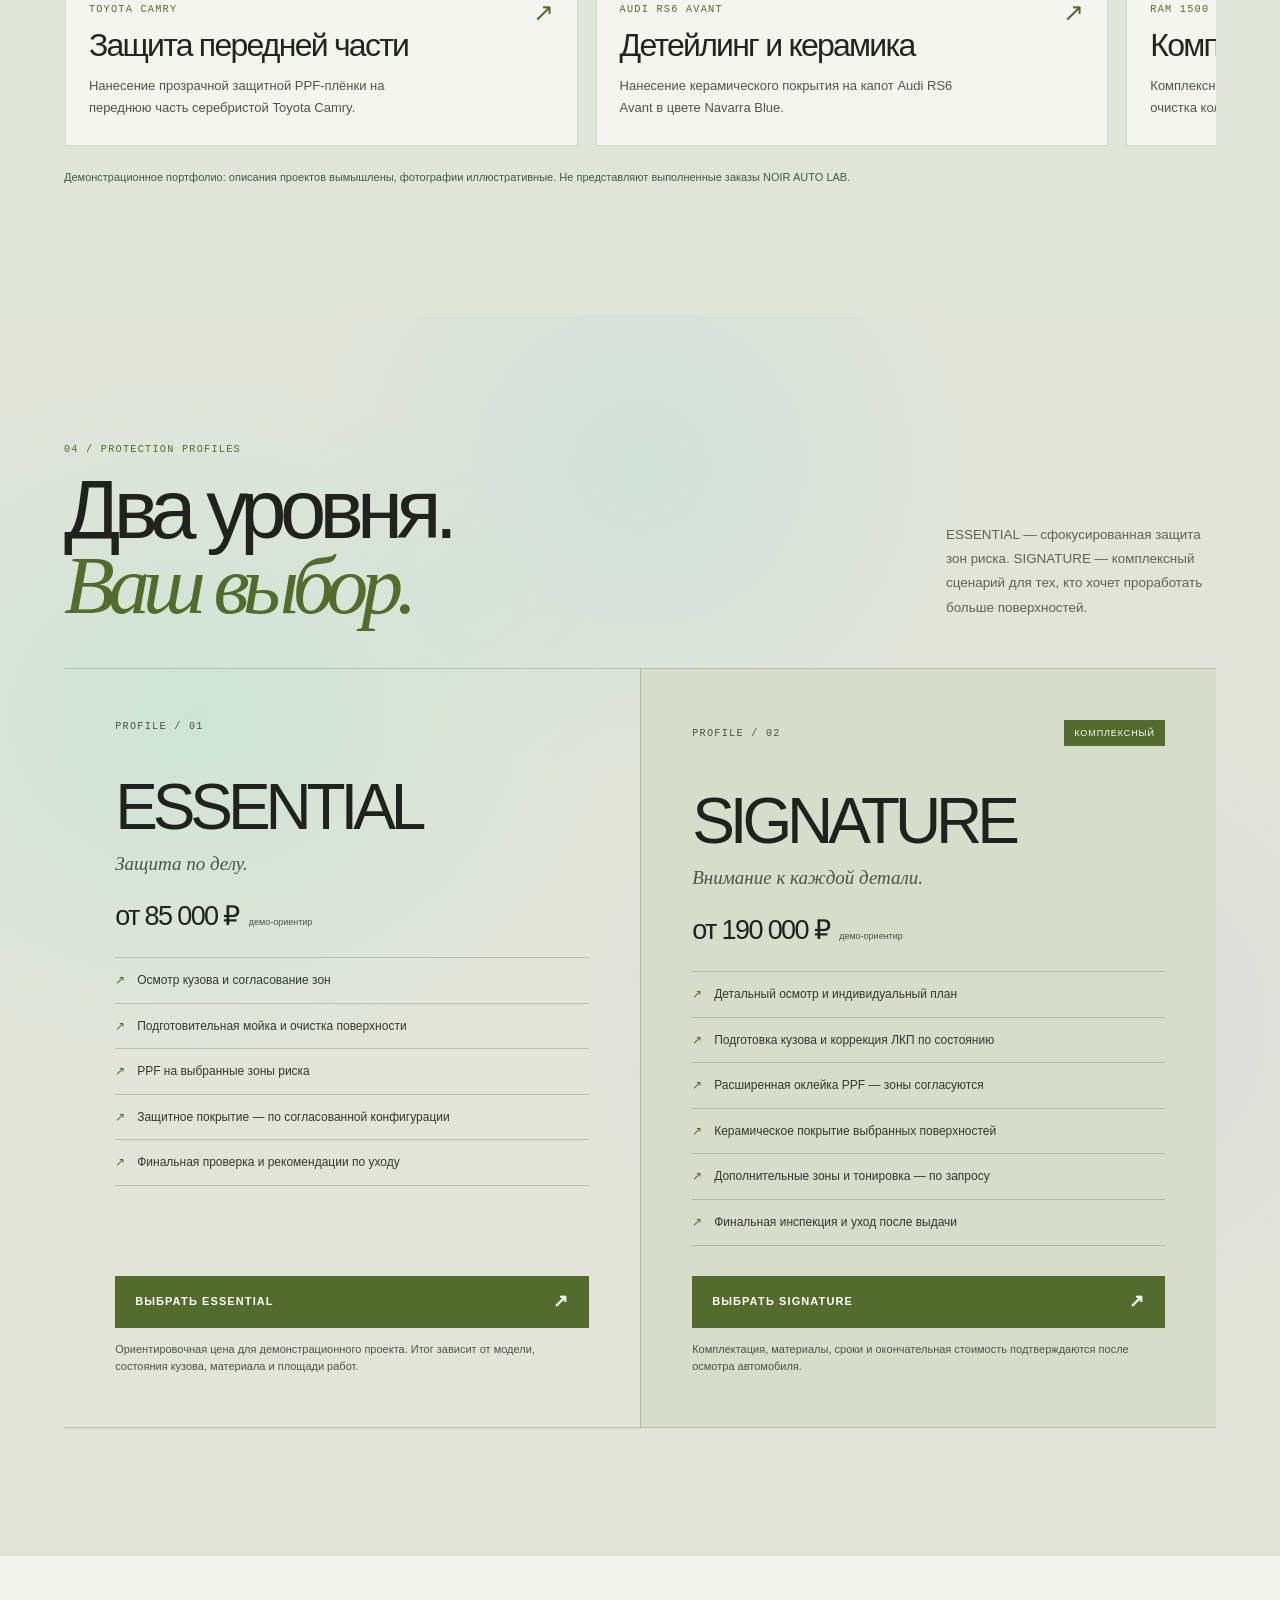
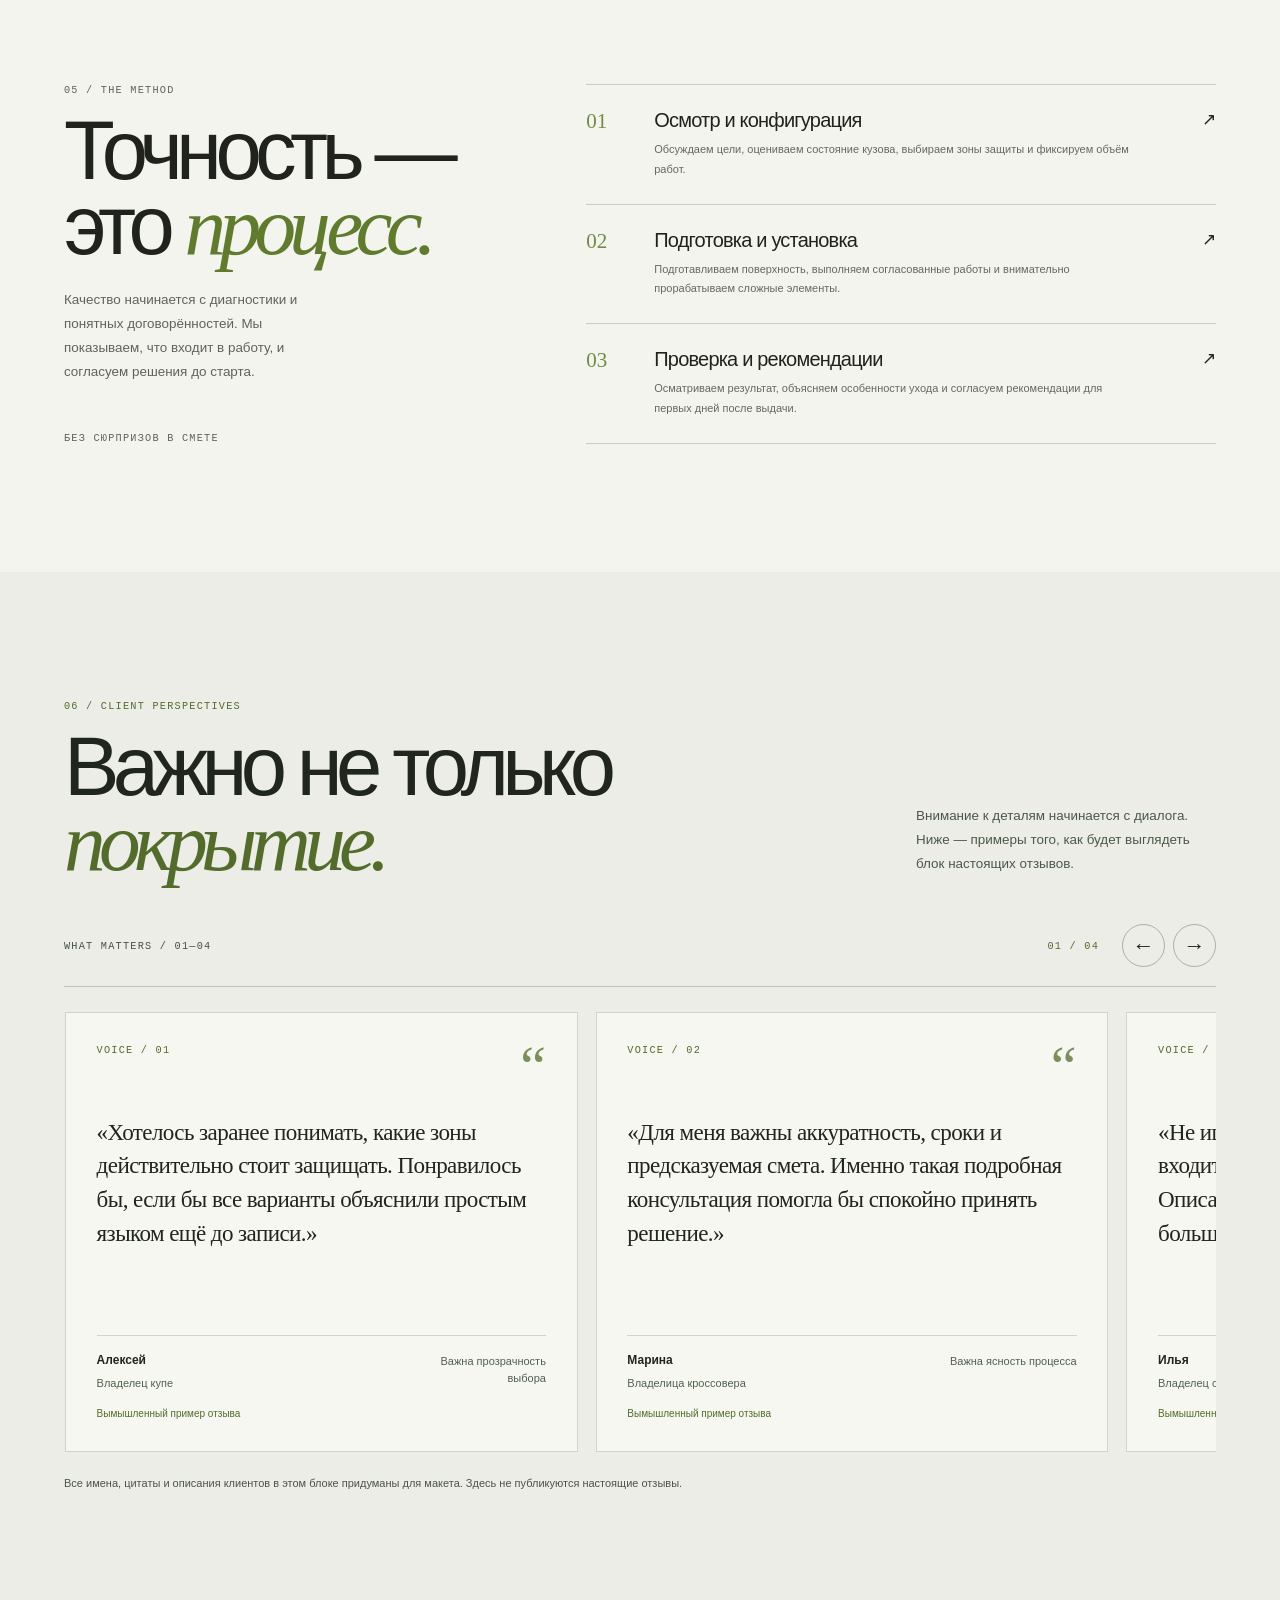
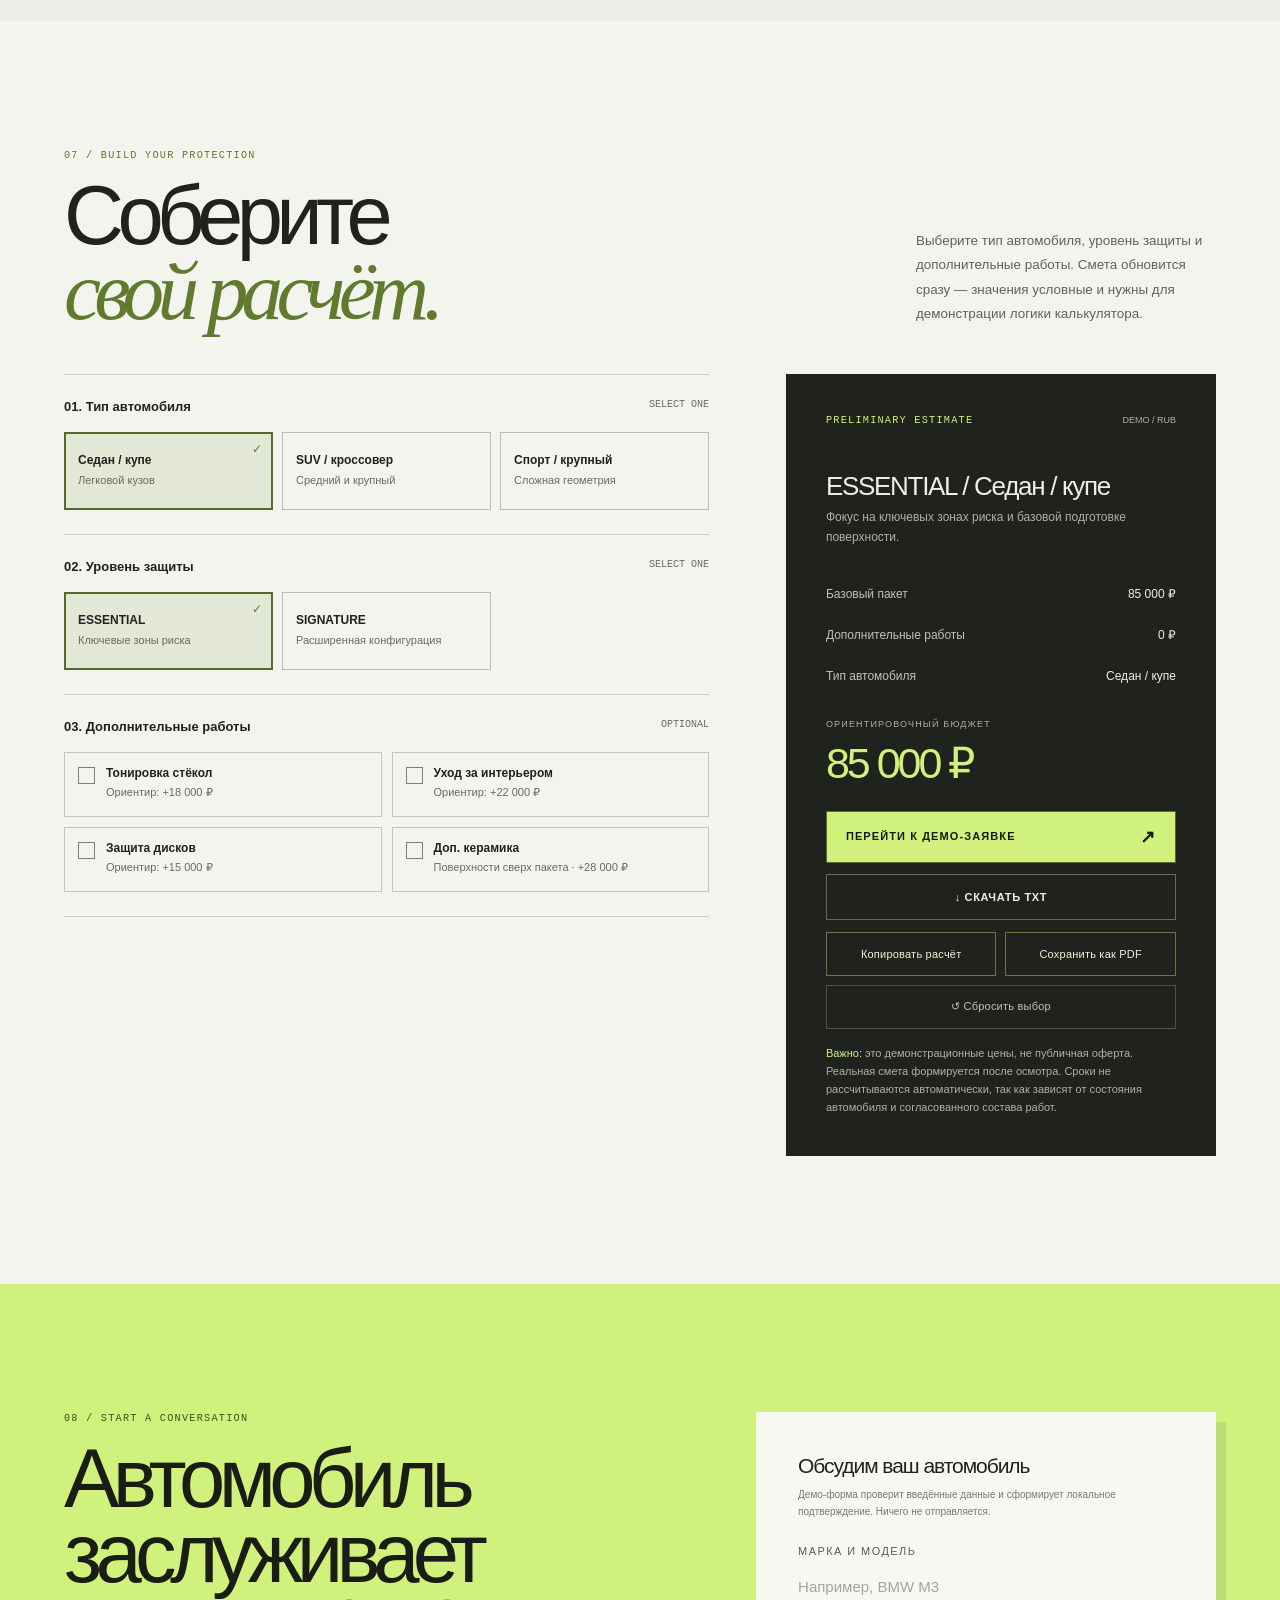
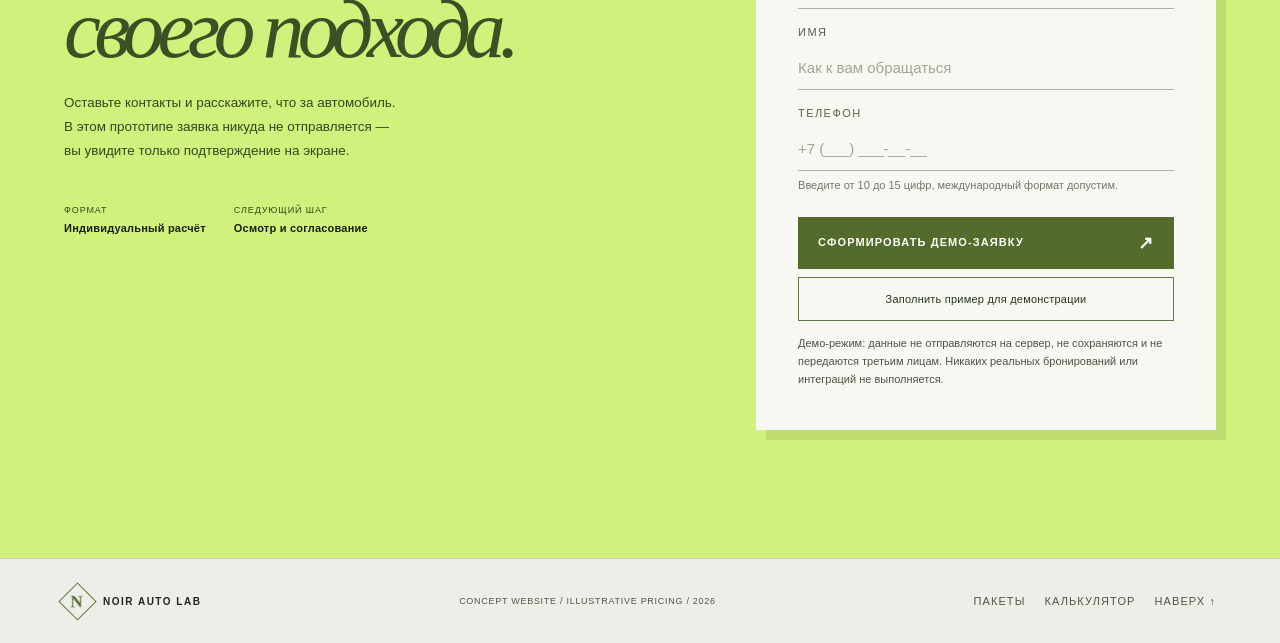
==== commit ae87a9f1: "Remove promotional project showcase and GitHub author link" ====
--- a/index.html
+++ b/index.html
@@ -212,7 +212,7 @@
 </div>
 </div>
 </div>
-<section aria-labelledby="showcaseHeading" class="project-showcase"><div class="project-showcase-inner"><div><span class="mono">DIGITAL SHOWCASE / 01</span><h2 id="showcaseHeading">Понравился этот сайт?</h2></div><p>Это демонстрационный проект. Аналогичный сайт можно адаптировать под ваш бренд, услуги и задачи — без лишней сложности.</p><a class="btn" href="https://github.com/Mumortsev" rel="noopener noreferrer" target="_blank">Посмотреть автора проекта <span aria-hidden="true" class="arrow">↗</span></a></div></section><footer class="footer"><a class="brand" href="#top"><span class="brand-symbol"><span>N</span></span><span>NOIR AUTO LAB</span></a><span class="footer-note">Concept website / illustrative pricing / 2026</span><div class="footer-links"><a href="#packages">Пакеты</a><a href="#config">Калькулятор</a><a href="#top">Наверх ↑</a></div></footer>
+<footer class="footer"><a class="brand" href="#top"><span class="brand-symbol"><span>N</span></span><span>NOIR AUTO LAB</span></a><span class="footer-note">Concept website / illustrative pricing / 2026</span><div class="footer-links"><a href="#packages">Пакеты</a><a href="#config">Калькулятор</a><a href="#top">Наверх ↑</a></div></footer>
 <div aria-live="polite" class="toast" id="toast" role="status"></div>
 <script defer="" src="assets/js/app.js"></script>
 <section aria-label="Версия расчёта для печати" class="print-only" id="printEstimateContent"></section></body>
--- a/assets/css/style.css
+++ b/assets/css/style.css
@@ -543,15 +543,7 @@
 .estimate-tools .tool-reset{grid-column:1/-1;border-color:rgba(255,255,255,.2);color:#bec6b2}
 .form-demo-button{color:#27341c;border-color:#637943;width:100%;margin-top:8px}
 .form-demo-button:hover{background:#344627;color:#f3f6ee}
-.project-showcase{background:#151a15;color:#f4f5ec;padding:clamp(35px,5vw,75px) var(--pad);border-top:1px solid rgba(208,241,123,.19)}
-.project-showcase-inner{display:grid;grid-template-columns:1.1fr 1fr auto;gap:32px;align-items:center;border:1px solid rgba(208,241,123,.3);border-radius:12px;padding:clamp(24px,3vw,40px);background:radial-gradient(circle at 78% 30%,rgba(126,176,75,.14),transparent 49%)}
-.project-showcase .mono{color:#d0f17b}
-.project-showcase h2{font-size:clamp(27px,3.2vw,49px);line-height:1.07;letter-spacing:-.05em;margin:12px 0 0}
-.project-showcase p{font-size:13px;line-height:1.75;color:#c0c8b9;max-width:450px}
-.project-showcase .btn{white-space:nowrap}
 .print-only{display:none}
-@media(max-width:1000px){.project-showcase-inner{grid-template-columns:1fr 1fr}.project-showcase .btn{grid-column:1/-1;justify-content:center}}
-@media(max-width:640px){.project-showcase-inner{grid-template-columns:1fr;gap:15px}.project-showcase .btn{grid-column:auto}.hero-car{object-position:52% 50%}.estimate-tools{grid-template-columns:1fr 1fr}}
 /* Preserve Aurora Glow while reducing the number of moving, blurred layers. */
 @media(max-width:900px){.hero::after,.packages::before{animation:none!important;filter:none!important;will-change:auto!important}.hero::before{filter:blur(8px);animation-duration:22s!important;opacity:.58}}
 @media(max-width:480px){.hero::before{filter:blur(5px);opacity:.48;animation-duration:27s!important}.hero::after{opacity:.3}}
